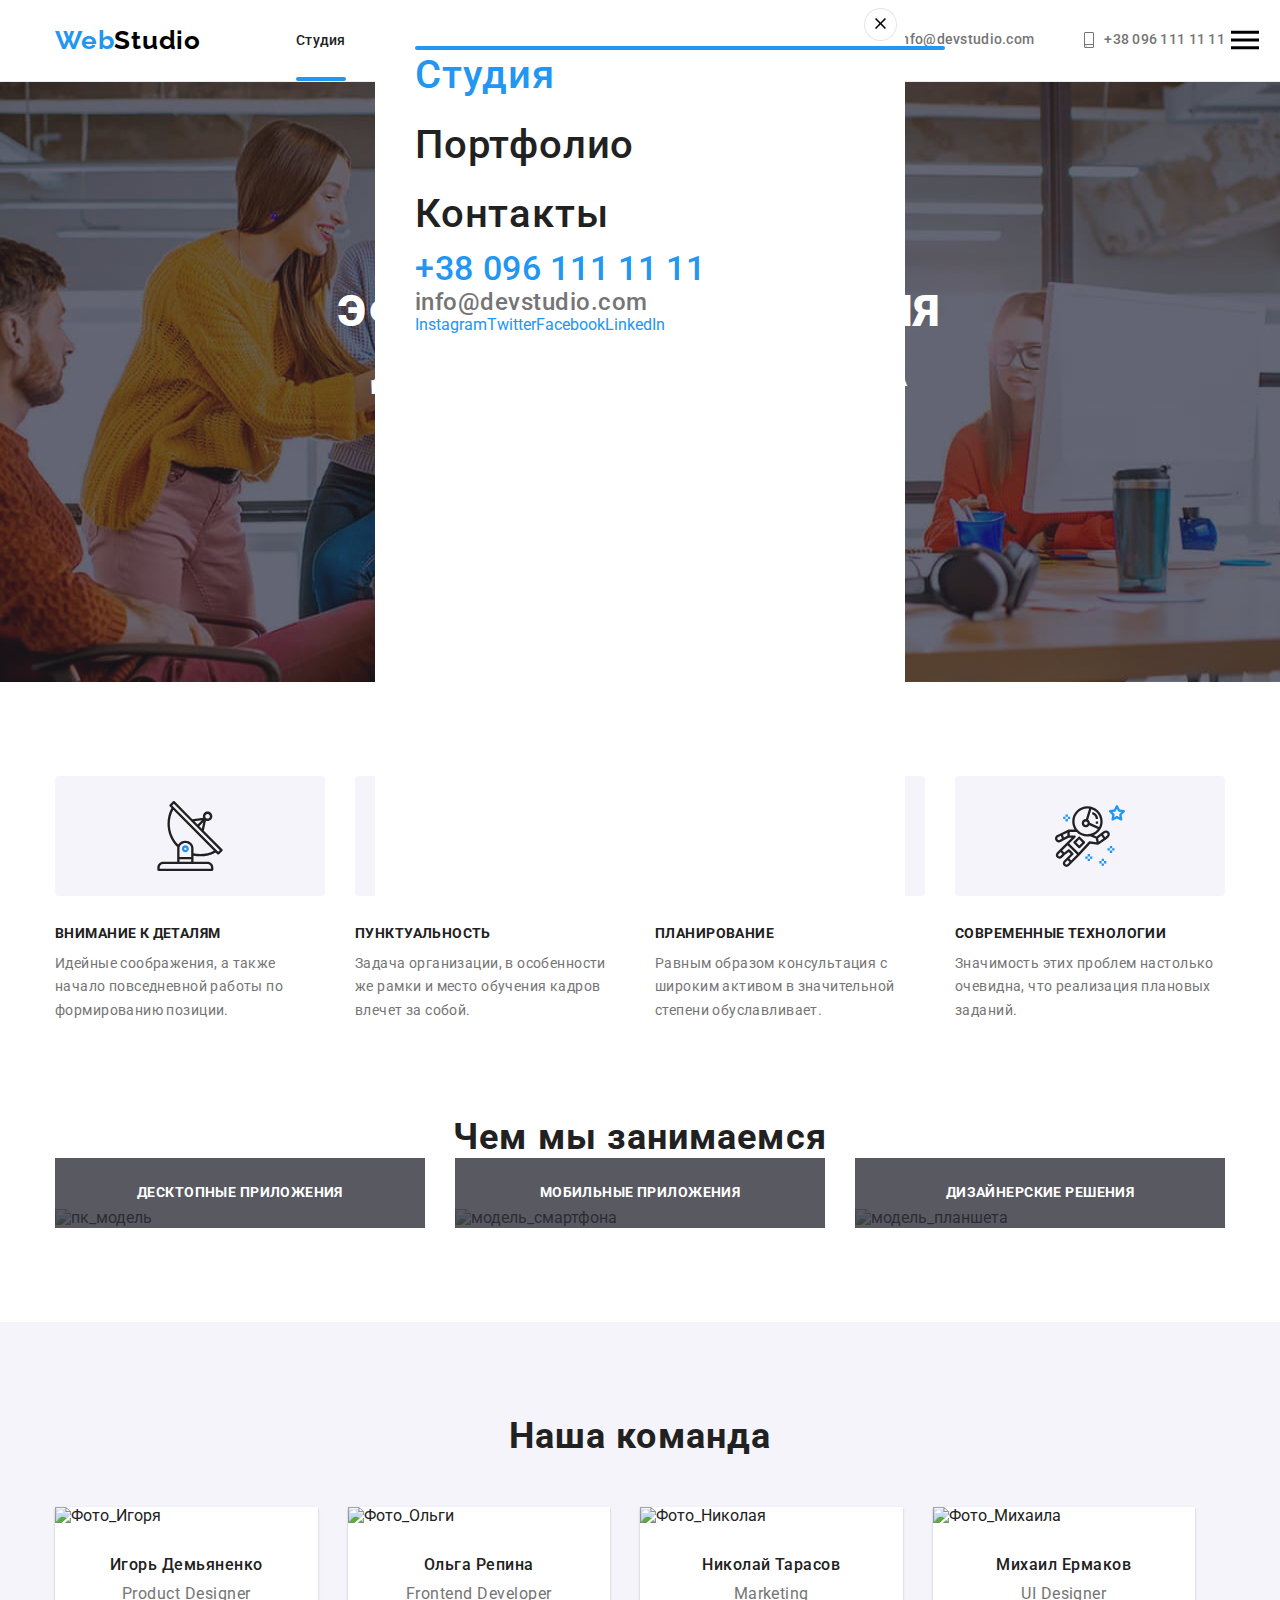
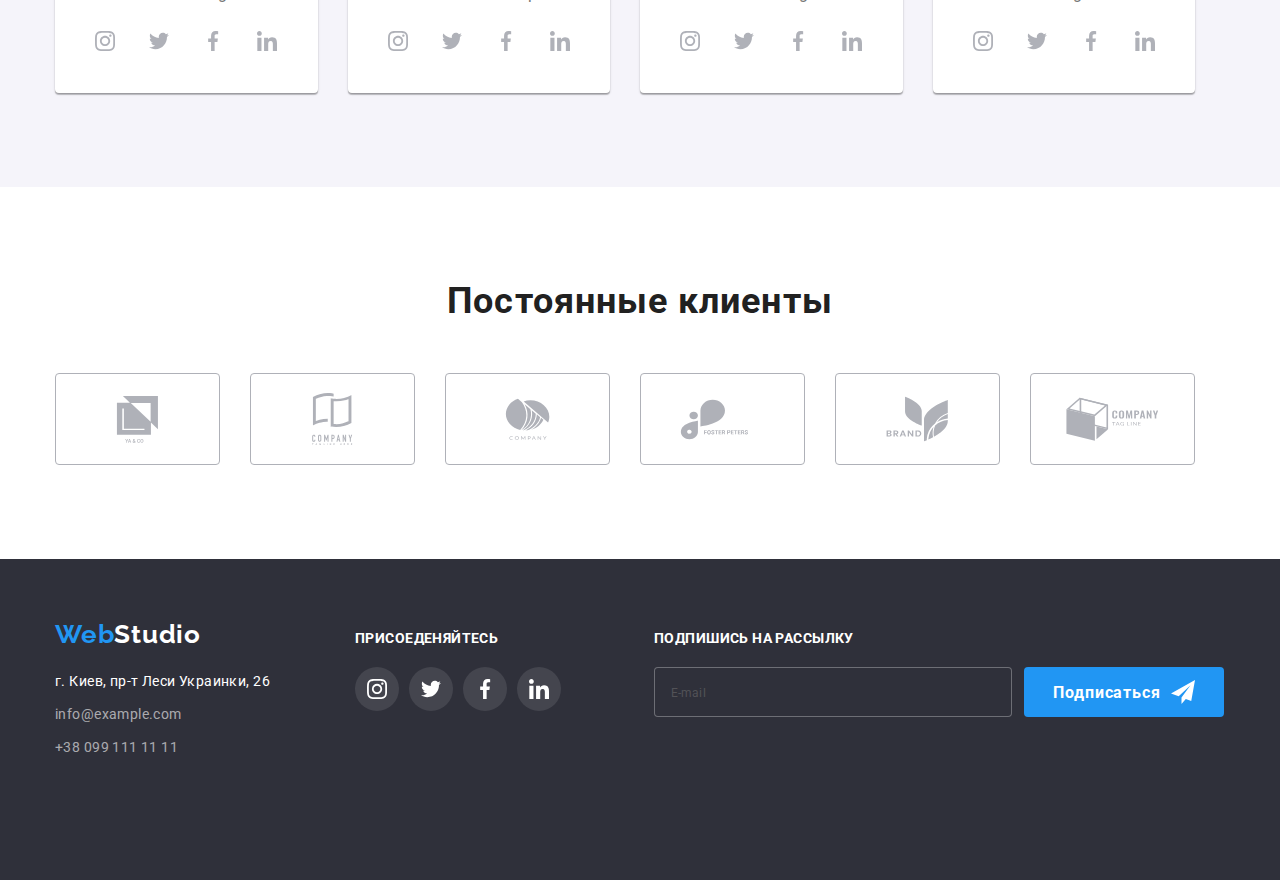
==== index.html @ c322e578 "modal" ====
<!DOCTYPE html>
<html lang="en">
  <head>
    <meta charset="UTF-8" />
    <meta http-equiv="X-UA-Compatible" content="IE=edge" />
    <meta name="viewport" content="width=device-width, initial-scale=1.0" />
    <title>WebStudio</title>
    <link rel="preconnect" href="https://fonts.googleapis.com" />
    <link rel="preconnect" href="https://fonts.gstatic.com" crossorigin />
    <link
      href="https://fonts.googleapis.com/css2?family=Raleway:wght@700&family=Roboto:wght@400;500;700;900&display=swap"
      rel="stylesheet"
    />
    <link rel="stylesheet" href="./css/main.min.css" />
  </head>
  <body>
    <header class="header">
      <div class="container header__container">
        <a class="link header__logo" href="#"
          ><span class="web">Web</span><span class="studio">Studio</span></a
        >
        <nav class="header__nav">
          <ul class="header__list">
            <li class="header__item">
              <a class="current header__link link btn " href="#">Студия</a>
            </li>
            <li class="header__item">
              <a class="header__link link btn" href="./portfolio.html"
                >Портфолио</a
              >
            </li>
            <li class="header__item">
              <a class="header__link link btn" href="#">Контакты</a>
            </li>
          </ul>
        </nav>
        <div class="header__connect">
          <ul class="header__contacts">
            <li class="header__contacts__list">
              <a
                class="header__adress link  header__svg__link btn"
                href="mailto:info@devstudio.com"
              >
                <svg class="header__svg" width="16" height="12">
                  <use href="./images/symbol-defs.svg#icon-email"></use>
                </svg>
                info@devstudio.com</a
              >
            </li>
            <li class="header__contacts__list">
					<a
					  class="header__adress link  header__svg__link btn"
					  href="tel:+380961111111"
					>
					  <svg class="header__svg" width="10" height="16">
						 <use href="./images/symbol-defs.svg#icon-tel"></use>
					  </svg>
					  +38 096 111 11 11</a
					>
				 </li>
            </li>
          </ul>
        </div>
		  <button type="button" class="header__mobile__menu" data-menu-open>
			<svg class="header__mobile__menu--open" width="40" height="40">
			  <use href="./images/symbol-defs.svg#icon-mobmenu"></use>
			</svg>
		 </button>
      </div>
		<div class="header__modal backdrop is-hidden1" data-menu>
			 <ul class="header__modal__list">
				<li class="header__modal__item">
					<a class="current header__modal__link link btn " href="#">Студия</a>
				 </li>
				 <li class="header__modal__item">
					<a class="header__modal__link link btn" href="./portfolio.html"
					  >Портфолио</a
					>
				 </li>
				 <li class="header__modal__item">
					<a class="header__modal__link link btn" href="#">Контакты</a>
				 </li>
			 </ul>
			 <ul class="header__modal__contacts">
            <li class="header__moda__contacts__list">
              <a
                class="header__modal__phone link  btn"
                href="mailto:info@devstudio.com"
              >
				  +38 096 111 11 11</a
              >
            </li>
            <li class="header__modal__contacts__list">
					<a
					  class="header__modal__emailadress link   btn"
					  href="tel:+380961111111"
					>
					info@devstudio.com</a
					>
				 </li>
            </li>
          </ul>
			 <ul class="header__modal__society">
				 <li class="header__society__item"><a href="#" class="header__society__link link">Instagram</a></li>
				 <li class="header__society__item"><a href="#" class="header__society__link link">Twitter</a></li>
				 <li class="header__society__item"><a href="#" class="header__society__link link">Facebook</a></li>
				 <li class="header__society__item"><a href="#" class="header__society__link link">LinkedIn</a></li>
			 </ul>
			 <button class="modal-svg-link" type="button" data-menu-close>
				<svg class="modal-close-link" width="11" height="11">
				  <use href="./images/symbol-defs.svg#icon-xmark"></use>
				</svg>
			 </button>
		</div>
    </header>
    <main>
      <section class="section top-heero heero-background">
        <div class="container section-top-heero">
          <h1 class="solution">ЭФФЕКТИВНЫЕ РЕШЕНИЯ ДЛЯ ВАШЕГО БИЗНЕСА</h1>
          <button
            type="button"
            class="btn-services btn-main "
            data-modal-open
          >
            Заказать услугу
          </button>
        </div>
      </section>
      <section class="section">
        <div class="container top-list">
          <ul class="top-list-section">
            <li class="list-style-main">
              <div class="top-svg">
                <svg class="top__svg__icon" width="70" height="70">
                  <use href="./images/symbol-defs.svg#icon-antenna"></use>
                </svg>
              </div>
              <h3 class="list-main">ВНИМАНИЕ К ДЕТАЛЯМ</h3>
              <p class="p-main">
                Идейные соображения, а также начало повседневной работы по
                формированию позиции.
              </p>
            </li>
            <li class="list-style-main">
              <div class="top-svg">
                <svg class="top__svg__icon" width="70" height="70">
                  <use href="./images/symbol-defs.svg#icon-clock"></use>
                </svg>
              </div>
              <h3 class="list-main">ПУНКТУАЛЬНОСТЬ</h3>
              <p class="p-main">
                Задача организации, в особенности же рамки и место обучения
                кадров влечет за собой.
              </p>
            </li>
            <li class="list-style-main">
              <div class="top-svg">
                <svg class="top__svg__icon" width="70" height="70">
                  <use href="./images/symbol-defs.svg#icon-vector"></use>
                </svg>
              </div>
              <h3 class="list-main">ПЛАНИРОВАНИЕ</h3>
              <p class="p-main">
                Равным образом консультация с широким активом в значительной
                степени обуславливает.
              </p>
            </li>
            <li class="list-style-main">
              <div class="top-svg">
                <svg class="top__svg__icon" width="70" height="70">
                  <use href="./images/symbol-defs.svg#icon-astronaut"></use>
                </svg>
              </div>
              <h3 class="list-main">СОВРЕМЕННЫЕ ТЕХНОЛОГИИ</h3>
              <p class="p-main">
                Значимость этих проблем настолько очевидна, что реализация
                плановых заданий.
              </p>
            </li>
          </ul>
        </div>
      </section>
      <section class="section padding-zeero duty__heading">
        <div class="container">
          <h2 class="duty-team">Чем мы занимаемся</h2>
          <ul class="duty-list">
            <li class="duty-img">
              <img src="./images/pc.jpg" alt="пк_модель" width="370" />
              <p class="duty-text">ДЕСКТОПНЫЕ ПРИЛОЖЕНИЯ</p>
            </li>
            <li class="duty-img">
              <img
                src="./images/smartphone.jpg"
                alt="модель_смартфона"
                width="370"
              />
              <p class="duty-text">МОБИЛЬНЫЕ ПРИЛОЖЕНИЯ</p>
            </li>
            <li class="duty-img">
              <img
                src="./images/tablet.jpg"
                alt="модель_планшета"
                width="370"
              />
              <p class="duty-text">ДИЗАЙНЕРСКИЕ РЕШЕНИЯ</p>
            </li>
          </ul>
        </div>
      </section>
      <section class="section team-section">
        <div class="container">
          <h2 class="duty-team">Наша команда</h2>
          <ul class="duty-team-list">
            <li class="duty-style-list">
              <img src="./images/Ihor.jpg" alt="Фото_Игоря" width="100%" />
              <div class="team-name">
                <h3 class="names">Игорь Демьяненко</h3>
                <p class="work">Product Designer</p>
                <ul class="social-list">
                  <li class="social-item">
                    <a href="" class="svg-link"
                      ><svg class="social-link" width="20" height="20">
                        <use
                          href="./images/symbol-defs.svg#icon-instagram"
                        ></use>
                      </svg>
                    </a>
                  </li>
                  <li class="social-item">
                    <a href="" class="svg-link"
                      ><svg class="social-link" width="20" height="20">
                        <use href="./images/symbol-defs.svg#icon-twitter"></use>
                      </svg>
                    </a>
                  </li>
                  <li class="social-item">
                    <a href="" class="svg-link"
                      ><svg class="social-link" width="20" height="20">
                        <use
                          href="./images/symbol-defs.svg#icon-facebook"
                        ></use>
                      </svg>
                    </a>
                  </li>
                  <li class="social-item">
                    <a href="" class="svg-link"
                      ><svg class="social-link" width="20" height="20">
                        <use
                          href="./images/symbol-defs.svg#icon-linkedin"
                        ></use>
                      </svg>
                    </a>
                  </li>
                </ul>
              </div>
            </li>
            <li class="duty-style-list">
              <img src="./images/Olha.jpg" alt="Фото_Ольги" width="100%" />
              <div class="team-name">
                <h3 class="names">Ольга Репина</h3>
                <p class="work">Frontend Developer</p>
                <ul class="social-list">
                  <li class="social-item">
                    <a href="" class="svg-link"
                      ><svg class="social-link" width="20" height="20">
                        <use
                          href="./images/symbol-defs.svg#icon-instagram"
                        ></use>
                      </svg>
                    </a>
                  </li>
                  <li class="social-item">
                    <a href="" class="svg-link"
                      ><svg class="social-link" width="20" height="20">
                        <use href="./images/symbol-defs.svg#icon-twitter"></use>
                      </svg>
                    </a>
                  </li>
                  <li class="social-item">
                    <a href="" class="svg-link"
                      ><svg class="social-link" width="20" height="20">
                        <use
                          href="./images/symbol-defs.svg#icon-facebook"
                        ></use>
                      </svg>
                    </a>
                  </li>
                  <li class="social-item">
                    <a href="" class="svg-link"
                      ><svg class="social-link" width="20" height="20">
                        <use
                          href="./images/symbol-defs.svg#icon-linkedin"
                        ></use>
                      </svg>
                    </a>
                  </li>
                </ul>
              </div>
            </li>
            <li class="duty-style-list">
              <img src="./images/Nykolai.jpg" alt="Фото_Николая" width="100%" />
              <div class="team-name">
                <h3 class="names">Николай Тарасов</h3>
                <p class="work">Marketing</p>
                <ul class="social-list">
                  <li class="social-item">
                    <a href="" class="svg-link"
                      ><svg class="social-link" width="20" height="20">
                        <use
                          href="./images/symbol-defs.svg#icon-instagram"
                        ></use>
                      </svg>
                    </a>
                  </li>
                  <li class="social-item">
                    <a href="" class="svg-link"
                      ><svg class="social-link" width="20" height="20">
                        <use href="./images/symbol-defs.svg#icon-twitter"></use>
                      </svg>
                    </a>
                  </li>
                  <li class="social-item">
                    <a href="" class="svg-link"
                      ><svg class="social-link" width="20" height="20">
                        <use
                          href="./images/symbol-defs.svg#icon-facebook"
                        ></use>
                      </svg>
                    </a>
                  </li>
                  <li class="social-item">
                    <a href="" class="svg-link"
                      ><svg class="social-link" width="20" height="20">
                        <use
                          href="./images/symbol-defs.svg#icon-linkedin"
                        ></use>
                      </svg>
                    </a>
                  </li>
                </ul>
              </div>
            </li>
            <li class="duty-style-list">
              <img src="./images/Mykhaul.jpg" alt="Фото_Михаила" width="100%" />
              <div class="team-name">
                <h3 class="names">Михаил Ермаков</h3>
                <p class="work">UI Designer</p>
                <ul class="social-list">
                  <li class="social-item">
                    <a href="" class="svg-link"
                      ><svg class="social-link" width="20" height="20">
                        <use
                          href="./images/symbol-defs.svg#icon-instagram"
                        ></use>
                      </svg>
                    </a>
                  </li>
                  <li class="social-item">
                    <a href="" class="svg-link"
                      ><svg class="social-link" width="20" height="20">
                        <use href="./images/symbol-defs.svg#icon-twitter"></use>
                      </svg>
                    </a>
                  </li>
                  <li class="social-item">
                    <a href="" class="svg-link"
                      ><svg class="social-link" width="20" height="20">
                        <use
                          href="./images/symbol-defs.svg#icon-facebook"
                        ></use>
                      </svg>
                    </a>
                  </li>
                  <li class="social-item">
                    <a href="" class="svg-link"
                      ><svg class="social-link" width="20" height="20">
                        <use
                          href="./images/symbol-defs.svg#icon-linkedin"
                        ></use>
                      </svg>
                    </a>
                  </li>
                </ul>
              </div>
            </li>
          </ul>
        </div>
      </section>
      <section class="section">
        <div class="container">
          <h2 class="duty-team">Постоянные клиенты</h2>
          <ul class="client-list">
            <li class="client-item">
              <a href="" class="client-link-svg">
                <svg class="client-link" width="41" height="47">
                  <use href="./images/symbol-defs.svg#icon-group"></use>
                </svg>
              </a>
            </li>
            <li class="client-item">
              <a href="" class="client-link-svg">
                <svg class="client-link" width="40" height="52">
                  <use href="./images/symbol-defs.svg#icon-group-1"></use>
                </svg>
              </a>
            </li>
            <li class="client-item">
              <a href="" class="client-link-svg">
                <svg class="client-link" width="44" height="42">
                  <use href="./images/symbol-defs.svg#icon-group-2"></use>
                </svg>
              </a>
            </li>
            <li class="client-item">
              <a href="" class="client-link-svg">
                <svg class="client-link" width="85" height="41">
                  <use href="./images/symbol-defs.svg#icon-group-3"></use>
                </svg>
              </a>
            </li>
            <li class="client-item">
              <a href="" class="client-link-svg">
                <svg class="client-link" width="63" height="46">
                  <use href="./images/symbol-defs.svg#icon-group-4"></use>
                </svg>
              </a>
            </li>
            <li class="client-item">
              <a href="" class="client-link-svg">
                <svg class="client-link" width="94" height="44">
                  <use href="./images/symbol-defs.svg#icon-group-6"></use>
                </svg>
              </a>
            </li>
          </ul>
        </div>
      </section>
    </main>
    <footer class="footer">
      <div class="container footer__container">
        <div class="footer__tablet">
          <div class="footer_adress">
            <a class="link footer__logo" href="#"
              ><span class="web">Web</span
              ><span class="studio__footer">Studio</span></a
            >
            <ul class="footer__contacts">
              <li class="footer__item">
                <address class="footer__adress__text">
                  г. Киев, пр-т Леси Украинки, 26
                </address>
              </li>
              <li class="footer__item">
                <a class="link btn footer_link" href="mailto:info@example.com"
                  >info@example.com</a
                >
              </li>
              <li class="footer__item">
                <a class="link btn footer_link" href="tel:+380991111111"
                  >+38 099 111 11 11</a
                >
              </li>
            </ul>
          </div>
          <div class="footer__flex">
            <h3 class="footer__flex__h3">ПРИСОЕДЕНЯЙТЕСЬ</h3>
            <ul class="footer__flex__list">
              <li class="footer__flex_item">
                <a href="" class="footer__flex__link"
                  ><svg class="footer__flex__link__svg" width="20" height="20">
                    <use href="./images/symbol-defs.svg#icon-instagram"></use>
                  </svg>
                </a>
              </li>
              <li class="footer__flex_item">
                <a href="" class="footer__flex__link"
                  ><svg class="footer__flex__link__svg" width="20" height="20">
                    <use href="./images/symbol-defs.svg#icon-twitter"></use>
                  </svg>
                </a>
              </li>
              <li class="footer__flex_item">
                <a href="" class="footer__flex__link"
                  ><svg class="footer__flex__link__svg" width="20" height="20">
                    <use href="./images/symbol-defs.svg#icon-facebook"></use>
                  </svg>
                </a>
              </li>
              <li class="footer__flex_item">
                <a href="" class="footer__flex__link"
                  ><svg class="footer__flex__link__svg" width="20" height="20">
                    <use href="./images/symbol-defs.svg#icon-linkedin"></use>
                  </svg>
                </a>
              </li>
            </ul>
          </div>
        </div>
        <form class="footer__email" name="footer__email">
          <label class="footer__label"
            ><span class="footer__span">ПОДПИШИСЬ НА РАССЫЛКУ </span>
            <input
              type="email"
              name="email"
              placeholder="E-mail"
              class="input"
            />
          </label>
          <button type="submit" class="footer__btn" data-modal-open>
            Подписаться
            <svg class="footer__label__svg" width="24" height="24">
              <use href="./images/symbol-defs.svg#icon-telegram"></use>
            </svg>
          </button>
        </form>
      </div>
    </footer>
    <div class="backdrop is-hidden" data-modal>
      <div class="modal">
        <p class="modal-paragraph">Оставьте свои данные, мы вам перезвоним</p>
        <form class="modal-form">
          <label class="modal-label"
            ><span class="modal-text">Имя </span
            ><span class="modal-input-svg"
              ><input type="text" name="name" class="modal-input" /><svg
                class="svg-form"
                width="12"
                height="12"
              >
                <use
                  href="./images/symbol-defs.svg#icon-modal-client"
                ></use></svg></span
          ></label>
          <label class="modal-label"
            ><span class="modal-text">Телефон</span
            ><span class="modal-input-svg"
              ><input type="tel" name="tel" class="modal-input" /><svg
                class="svg-form"
                width="13"
                height="13"
              >
                <use
                  href="./images/symbol-defs.svg#icon-modal-phone"
                ></use></svg></span
          ></label>
          <label class="modal-label"
            ><span class="modal-text">Почта</span
            ><span class="modal-input-svg"
              ><input type="email" name="email" class="modal-input" /><svg
                class="svg-form"
                width="15"
                height="12"
              >
                <use
                  href="./images/symbol-defs.svg#icon-modal-email"
                ></use></svg></span
          ></label>
          <label class="modal-label"
            ><span class="modal-text">Комментарий</span>
            <textarea
              name="text"
              id="text"
              rows="7"
              placeholder="Введите текст"
              class="textarea"
            ></textarea>
          </label>
          <label class="checkbox"
            ><input
              type="checkbox"
              class="input-checkbox"
              value="license-agreed"
            /><span class="check-box"></span
            ><span class="span-modal"
              >Соглашаюсь с рассылкой и принимаю
              <a href="#" class="checkbox-link"> Условия договора</a></span
            ></label
          >
          <button type="submit" class="modal-label-btn">Отправить</button>
        </form>

        <button class="modal-svg-link" data-modal-close>
          <svg class="modal-close-link" width="11" height="11">
            <use href="./images/symbol-defs.svg#icon-xmark"></use>
          </svg>
        </button>
      </div>
    </div>
    <script src="./js/menu.js"></script>
    <script src="./js/modal.js"></script> 
  </body>
</html>
---- css/main.min.css ----
:root{--contacts-color: #ffffff;--link-color: #2196f3;--primary-text-color: #212121;--secondary-text-color: #757575;--header-text-color: #757575;--header-text-color-link: #212121;--nav-text-color: #ffffff;--accent-color: #2196f3;--portfolio-text-color: #212121;--web-color: #2196f3;--studio-color: #000000;--footer-color: rgba(255, 255, 255, 0.6);--footer-background-color: #2f303a;--border-color: #ececec;--buttons-background-color: #f5f4fa;--section-background-color: #2f303a;--btn-spec-color: #0b8bf3;--img-background-color: #f5f4fa;--footer_link-color: rgba(255, 255, 255, 0.6);--background-overlay-background: rgba(33, 150, 243, 0.9)}.visually-hidden{position:absolute;white-space:nowrap;width:1px;height:1px;overflow:hidden;border:0;padding:0;clip:rect(0 0 0 0);clip-path:inset(50%);margin:-1px}*,::after,::before{box-sizing:border-box}html{-moz-tab-size:4;tab-size:4}html{line-height:1.15;-webkit-text-size-adjust:100%}body{margin:0}body{font-family:system-ui, -apple-system, "Segoe UI", Roboto, Helvetica, Arial, sans-serif, "Apple Color Emoji", "Segoe UI Emoji"}hr{height:0;color:inherit}abbr[title]{text-decoration:underline dotted}b,strong{font-weight:bolder}code,kbd,pre,samp{font-family:ui-monospace, SFMono-Regular, Consolas, "Liberation Mono", Menlo, monospace;font-size:1em}small{font-size:80%}sub,sup{font-size:75%;line-height:0;position:relative;vertical-align:baseline}sub{bottom:-0.25em}sup{top:-0.5em}table{text-indent:0;border-color:inherit}button,input,optgroup,select,textarea{font-family:inherit;font-size:100%;line-height:1.15;margin:0}button,select{text-transform:none}[type="button"],[type="reset"],[type="submit"],button{-webkit-appearance:button}::-moz-focus-inner{border-style:none;padding:0}:-moz-focusring{outline:1px dotted ButtonText}:-moz-ui-invalid{box-shadow:none}legend{padding:0}progress{vertical-align:baseline}::-webkit-inner-spin-button,::-webkit-outer-spin-button{height:auto}[type="search"]{-webkit-appearance:textfield;outline-offset:-2px}::-webkit-search-decoration{-webkit-appearance:none}::-webkit-file-upload-button{-webkit-appearance:button;font:inherit}summary{display:list-item}h1,h2,h3,h4,h5,h6,p{margin:0}ul{margin:0;padding:0;list-style:none}body{font-family:"Roboto", sans-serif;color:var(--primary-text-color)}img{display:block;max-width:100%;height:auto}.link{text-decoration:none}.container{width:100%;margin-left:auto;margin-right:auto;padding-left:15px;padding-right:15px}@media screen and (min-width: 480px){.container{width:480px}}@media screen and (min-width: 768px){.container{width:768px}}@media screen and (min-width: 1200px){.container{width:1200px}}.section{padding-top:60px;padding-bottom:60px}@media screen and (min-width: 1200px){.section{padding-top:94px;padding-bottom:94px}}.padding-zeero{padding:0px}@media screen and (min-width: 1200px){.padding-zeero{padding-top:0px;padding-bottom:94px}}.btn{transition:color 250ms cubic-bezier(0.4, 0, 0.2, 1)}.btn:hover,.btn:focus{fill:var(--accent-color);color:#2196f3;cursor:pointer}.portfolio-btn{padding:6px 20px;border:none;transition:box-shadow 250ms cubic-bezier(0.4, 0, 0.2, 1)}.portfolio-btn:hover,.portfolio-btn:focus{box-shadow:0px 4px 4px rgba(0,0,0,0.25)}.btn-main{background-color:var(--buttons-background-color);border-radius:4px;transition:color,box-shadow,background-color,250ms cubic-bezier(0.4, 0, 0.2, 1)}.btn-main:hover,.btn-main:focus{color:var(--nav-text-color);background-color:var(--link-color);cursor:pointer;box-shadow:0px 4px 4px rgba(0,0,0,0.25)}.btn-services{font-family:Roboto;font-size:16px;font-weight:700;line-height:1.87;letter-spacing:.06em;width:200px;height:50px;border-radius:4px;background-color:var(--accent-color);color:var(--nav-text-color);display:block;margin:0 auto;border:none;transition:background-color 250ms cubic-bezier(0.4, 0, 0.2, 1)}.btn-services:hover,.btn-services:focus{background-color:var(--btn-spec-color)}.social-list{display:flex;justify-content:center}.social-item{width:44px;height:44px}.social-item:not(:last-child){margin-right:10px}.svg-link{width:100%;height:100%;background-color:#ffffff;border-radius:50%;display:flex;align-items:center;justify-content:center;transition:background-color 250ms cubic-bezier(0.4, 0, 0.2, 1)}.svg-link:hover,.svg-link:focus{background-color:var(--accent-color)}.social-link{fill:#afb1b8;transition:fill 250ms cubic-bezier(0.4, 0, 0.2, 1)}.svg-link:hover .social-link,.svg-link:focus .social-link{fill:var(--nav-text-color)}.overlay{position:relative;overflow:hidden}.overlay-text{position:absolute;opacity:1;width:100%;height:100%;padding:63px 24px;display:flex;justify-content:center;align-items:center;color:var(--nav-text-color);background-color:var(--background-overlay-background);top:0;left:0;transition:transform 250ms cubic-bezier(0.4, 0, 0.2, 1);transform:translateY(101%);font-size:18px;font-weight:400;line-height:1.56;letter-spacing:.03em}.portfolio-style-list:hover .overlay-text{transform:translateY(0)}.label-btn{display:flex;justify-content:center;align-items:center;border-radius:4px;width:200px;height:50px;background-color:var(--web-color);font-size:16px;font-weight:700;line-height:1.87;letter-spacing:.06em;color:var(--nav-text-color);margin-left:10px;cursor:pointer;border:none}.label-btn-svg{margin-left:10px;fill:var(--nav-text-color)}.backdrop{position:fixed;top:0;left:0;width:100%;height:100%;background-color:rgba(0,0,0,0.2);opacity:1;transition:opacity 3s cubic-bezier(0.4, 0, 0.2, 1),visibility 3s cubic-bezier(0.4, 0, 0.2, 1)}.backdrop.is-hidden{visibility:hidden;opacity:0;pointer-events:none}.backdrop.is-hidden .modal{transform:translate(-50%, -50%) scale(0.5)}.modal{position:absolute;top:50%;left:50%;width:530px;padding:40px;min-height:580px;background-color:var(--contacts-color);transform:translate(-50%, -50%) scale(1);transition:transform 3s cubic-bezier(0.4, 0, 0.2, 1)}.modal-paragraph{text-align:center;margin-bottom:12px;font-size:20px;font-weight:700;line-height:1.15;letter-spacing:.03em;color:var(--primary-text-color)}.modal-label{font-size:12px;font-weight:400;line-height:1.16;letter-spacing:.01em;color:var(--secondary-text-color)}.modal-text{display:block;margin-top:10px;margin-bottom:4px}.modal-input-svg{position:relative}.svg-form{position:absolute;top:50%;transform:translateY(-50%);left:15px;transition:fill 250ms cubic-bezier(0.4, 0, 0.2, 1)}.modal-input{width:100%;height:40px;border:1px solid rgba(33,33,33,0.2);border-radius:4px;cursor:pointer;padding-left:42px;padding-top:12px;padding-bottom:12px;outline:none;transition:border-color 250ms cubic-bezier(0.4, 0, 0.2, 1)}.modal-input:hover,.modal-input:focus{border-color:var(--accent-color)}.modal-input:hover+.svg-form,.modal-input:focus+.svg-form{fill:var(--accent-color)}.header__modal{position:absolute;top:50%;left:50%;width:530px;padding:40px;min-height:580px;background-color:var(--contacts-color);transform:translate(-50%, -50%) scale(1);transition:transform 3s cubic-bezier(0.4, 0, 0.2, 1)}.header__modal__item{font-size:40px;font-weight:500;line-height:1.74;letter-spacing:.02em}.header__modal__link{color:var(--primary-text-color)}.header__modal__contacts__list{color:var(--primary-text-color)}.header__modal__emailadress{font-size:24px;font-weight:500;line-height:1.16;letter-spacing:.02em;color:var(--header-text-color)}.header__modal__phone{color:var(--link-color);font-size:34px;font-weight:500;line-height:1.17;letter-spacing:.02em}.header__modal__society{display:flex}.header__society__item{display:flex}.header__society__link{color:var(--link-color)}.header__mobile__menu{width:40px;height:40px;border:none;background-color:transparent;display:flex;align-items:center;justify-content:center;position:absolute;right:15px;cursor:pointer}.textarea{resize:none;width:100%;height:120px;border:1px solid rgba(33,33,33,0.2);box-sizing:border-box;border-radius:4px;padding:12px 16px;margin-bottom:20px}::placeholder{font-family:Roboto;font-size:12px;font-weight:400;line-height:1.16;letter-spacing:.01em;font-style:normal;color:rgba(117,117,117,0.5)}.checkbox{font-size:14px;font-weight:0;line-height:1.71;letter-spacing:.01em;color:var(--secondary-text-color);display:flex;justify-content:center;align-items:center;margin-bottom:30px}.input-checkbox{position:absolute;-webkit-appearance:none}.input-checkbox:focus+.check-box,.input-checkbox:hover+.check-box{background-image:url(../images/hf-checkbox.svg)}.input-checkbox:checked+.check-box{background-color:var(--accent-color);background-image:url(../images/checked.svg)}.check-box{position:absolute;width:16px;height:15px;left:54px;background-image:url(../images/checkbox.svg);background-position:center;background-repeat:no-repeat}.span-modal{margin-left:7px}.checkbox-link{color:var(--web-color)}.modal-label-btn{display:block;margin:0 auto;width:200px;height:50px;background-color:var(--web-color);color:var(--nav-text-color);font-size:16px;font-weight:700;line-height:1.87;letter-spacing:.06em;box-shadow:0px 4px 4px rgba(0,0,0,0.15);border:none;border-radius:4px;cursor:pointer}.modal-close-link{transition:fill 250ms cubic-bezier(0.4, 0, 0.2, 1)}.modal-svg-link{position:absolute;width:33px;height:33px;border-radius:50%;border:1px solid rgba(0,0,0,0.1);background-color:var(--contacts-color);top:8px;right:8px}.modal-svg-link:hover .modal-close-link,.modal-svg-link:focus .modal-close-link{fill:var(--accent-color)}.header{padding:10px 0px;border-bottom:1px solid var(--border-color)}@media screen and (min-width: 1200px){.header{padding:25px 0px}}.header__container{display:flex;align-items:center}.header__logo{margin-right:95px}.web{font-family:Raleway;font-size:24px;font-weight:700;line-height:1.16;letter-spacing:.03em;color:var(--web-color)}@media screen and (min-width: 1200px){.web{font-size:26px;font-weight:700;line-height:1.19;letter-spacing:.03em}}.studio{font-family:Raleway;font-size:24px;font-weight:700;line-height:1.16;letter-spacing:.03em;color:var(--studio-color)}@media screen and (min-width: 1200px){.studio{font-size:26px;font-weight:700;line-height:1.19;letter-spacing:.03em}}.header__nav{display:flex}.header__list{display:none;position:relative;width:295px}@media screen and (min-width: 768px){.header__list{display:flex}}.header__item{position:relative}.header__item:not(:last-child){margin-right:50px}.current{color:var(--accent-color)}.current::after{content:" ";background-color:var(--accent-color);width:100%;height:4px;border-radius:2px;display:block;position:absolute;top:46px}.header__link{font-size:14px;font-weight:500;line-height:1.14;letter-spacing:.02em;color:var(--header-text-color-link)}.header__connect{display:flex;margin-left:auto}.header__contacts{display:none}@media screen and (min-width: 768px){.header__contacts{display:flex}}.header__contacts__list:not(:last-child){margin-right:50px}.header__adress{font-size:14px;font-weight:500;line-height:1.14;letter-spacing:.02em;color:var(--header-text-color)}.header__svg__link{width:100%;height:100%;display:flex;justify-content:center;align-items:center}.header__svg{fill:currentColor;display:flex;margin-right:10px}.heero-background{margin:0 auto;border-color:rgba(47,48,58,0.4);background-image:linear-gradient(rgba(47,48,58,0.4), rgba(47,48,58,0.4)),url(../images/mobhero-x1.jpg);background-repeat:no-repeat;background-size:cover;background-position:center}@media screen and (min-width: 768px){.heero-background{background-image:linear-gradient(rgba(47,48,58,0.4), rgba(47,48,58,0.4)),url(../images/tablethero-x1.jpg);background-repeat:no-repeat;background-size:cover;background-position:center}}@media screen and (min-width: 1200px){.heero-background{max-width:1600px;background-image:linear-gradient(rgba(47,48,58,0.4), rgba(47,48,58,0.4)),url(../images/desktophero-x1.jpg);background-repeat:no-repeat;background-size:cover;background-position:center}}.top-heero{background-color:var(--section-background-color);padding-top:118px;padding-bottom:118px}@media screen and (min-width: 1200px){.top-heero{padding-top:200px;padding-bottom:200px}}.solution{font-size:26px;font-weight:900;line-height:1.62;letter-spacing:.06em;color:var(--nav-text-color);width:100%;margin:0 auto;text-align:center;margin-bottom:30px}@media screen and (max-width: 1199px){.solution{width:360px}}@media screen and (min-width: 1200px){.solution{width:696px;font-size:44px;font-weight:900;line-height:1.36;letter-spacing:.06em}}.top-list{display:flex}.top-list-section{margin-bottom:-30px}@media screen and (min-width: 480px){.top-list-section{justify-content:center}}@media screen and (min-width: 768px){.top-list-section{display:flex;flex-wrap:wrap;margin-left:-30px}}.list-style-main{width:100%;margin-bottom:30px}@media screen and (min-width: 768px){.list-style-main{flex-basis:calc(100% / 2 - 30px);margin-left:30px}}@media screen and (min-width: 1200px){.list-style-main{flex-basis:calc(100% / 4 - 30px)}}.top-svg{width:100%;height:120px;display:flex;justify-content:center;align-items:center;background-color:var(--img-background-color);border-radius:4px;margin-bottom:30px}@media screen and (min-width: 768px){.top-svg{width:354px}}@media screen and (min-width: 1200px){.top-svg{width:270px}}.top__svg__icon{width:70px;height:70px}.list-main{font-size:14px;font-weight:700;line-height:1.14;letter-spacing:.03em;color:var(--primary-text-color);margin-bottom:10px;text-align:center}@media screen and (min-width: 768px){.list-main{text-align:left}}.p-main{font-size:14px;font-weight:400;line-height:1.71;letter-spacing:.03em;color:var(--secondary-text-color)}.duty__heading{display:none}@media screen and (min-width: 1200px){.duty__heading{display:block}}.duty-list{display:flex}.duty-img{position:relative}.duty-img:not(:last-child){margin-right:30px}.duty-text{display:flex;position:absolute;justify-content:center;align-items:center;font-size:14px;font-weight:700;line-height:1.14;letter-spacing:.03em;text-align:center;background:rgba(47,48,58,0.8);color:var(--nav-text-color);width:100%;height:70px;bottom:0px}.team-section{background-color:var(--img-background-color);margin:0 auto}.duty-team{text-align:center;margin-bottom:30px;font-size:28px;font-weight:700;line-height:1.17;letter-spacing:.03em;color:var(--primary-text-color)}@media screen and (min-width: 1200px){.duty-team{font-size:36px;font-weight:700;line-height:1.16;letter-spacing:.03em;margin-bottom:50px}}.duty-team-list{width:100%;margin-bottom:-30px}@media screen and (min-width: 768px){.duty-team-list{display:flex;flex-direction:row;flex-wrap:wrap;margin-left:-30px;justify-content:center}}.duty-style-list{width:100%;margin-bottom:30px;background-color:var(--nav-text-color);border-radius:0px 0px 4px 4px;box-shadow:0px 1px 3px rgba(0,0,0,0.12),0px 1px 1px rgba(0,0,0,0.14),0px 2px 1px rgba(0,0,0,0.2)}@media screen and (min-width: 768px){.duty-style-list{flex-basis:calc(100% / 2 - 30px);margin-left:30px}}@media screen and (min-width: 1200px){.duty-style-list{flex-basis:calc(100% / 4 - 30px)}}.team-name{padding:30px 0px;text-align:center}.names{margin-bottom:10px;font-size:16px;font-weight:500;line-height:1.18;letter-spacing:.03em;color:var(--primary-text-color)}.work{font-size:16px;font-weight:400;line-height:1.18;letter-spacing:.03em;color:var(--secondary-text-color);margin-bottom:16px}.client-list{width:100%;display:flex;flex-wrap:wrap;margin-bottom:-30px;margin-left:-30px}@media screen and (min-width: 768px){.client-list{flex-wrap:wrap}}@media screen and (min-width: 1200px){.client-list{flex-wrap:wrap}}.client-item{width:100%;height:92px;border-radius:4px;border:1px solid #afb1b8;background-position:center;background-repeat:no-repeat;background-size:106px 60px;transition:border-color 250ms cubic-bezier(0.4, 0, 0.2, 1);margin-bottom:30px}.client-item:hover,.client-item:focus{border-color:var(--accent-color)}@media screen and (min-width: 480px){.client-item{max-width:210px;flex-basis:calc(100% / 2 - 30px);margin-bottom:30px;margin-left:30px}}@media screen and (min-width: 768px){.client-item{flex-basis:calc(100% / 3 - 30px);max-width:226px}}@media screen and (min-width: 1200px){.client-item{flex-basis:calc(100% / 6 - 30px);max-width:170px}}.client-link{width:100%;fill:#afb1b8;transition:fill 250ms cubic-bezier(0.4, 0, 0.2, 1)}.client-link-svg{width:100%;height:100%;display:flex;align-items:center;justify-content:center;transition:background-color 250ms cubic-bezier(0.4, 0, 0.2, 1)}.client-link-svg:hover .client-link,.client-link-svg:focus .client-link{fill:var(--accent-color)}.portfolio-buttons-top{border-radius:4px;border-color:#f5f4fa;margin-bottom:50px;display:flex;text-align:center;justify-content:center}.portfolio-buttons{display:flex;flex-direction:row}.portfolio-buttons-items{display:flex;justify-content:space-evenly;flex-grow:1}.portfolio-buttons-items:not(:last-child){margin-right:8px}.portfolio-nav{font-size:16px;font-weight:500;line-height:1.62;letter-spacing:.03em;color:var(--header-text-color-link);font-family:Roboto}.portfolio-team-list{display:flex;flex-wrap:wrap;margin-left:-30px;margin-bottom:-30px}.portfolio-style-list{position:relative;width:100%;height:100%;display:flex;margin-bottom:30px;flex-basis:calc((100% - 90px) / 3);margin-left:30px}.portfolio-link{display:block;text-decoration:none;transition:box-shadow 250ms cubic-bezier(0.4, 0, 0.2, 1)}.portfolio-link:hover,.portfolio-link:focus{box-shadow:0px 1px 1px rgba(0,0,0,0.12),0px 4px 4px rgba(0,0,0,0.06),1px 4px 6px rgba(0,0,0,0.16)}.portfolio-img-description{border:1px solid #eeeeee;border-top:none;padding:20px 24px}.h3-text{font-size:18px;font-weight:700;line-height:2;letter-spacing:.06em;color:var(--primary-text-color);margin-bottom:4px}.description-text{font-size:16px;font-weight:400;line-height:1.87;letter-spacing:.03em;color:var(--secondary-text-color)}.footer{color:var(--footer-color);background-color:var(--footer-background-color);padding-top:60px;padding-bottom:60px}@media screen and (min-width: 1200px){.footer__container{display:flex;align-items:baseline}}@media screen and (min-width: 768px){.footer__tablet{display:flex;align-items:baseline}}@media screen and (min-width: 768px) and (max-width: 1199px){.footer__tablet{margin-bottom:60px;justify-content:space-around}}@media screen and (max-width: 767px){.footer_adress{margin-bottom:60px}}@media screen and (max-width: 1199px){.footer_adress{text-align:center}}@media screen and (min-width: 1200px){.footer_adress{min-width:230px;margin-right:70px}}.footer__logo{margin-bottom:20px}.studio__footer{font-family:Raleway;font-size:24px;font-weight:700;line-height:1.16;letter-spacing:.03em;color:var(--contacts-color)}@media screen and (min-width: 1200px){.studio__footer{font-size:26px;font-weight:700;line-height:1.19;letter-spacing:.03em}}.footer__contacts{margin-top:20px;margin-bottom:60px}.footer__item:not(:last-child){margin-bottom:9px}.footer__adress__text{font-family:Roboto;font-style:normal;font-size:14px;font-weight:400;line-height:1.71;letter-spacing:.03em;color:var(--contacts-color)}.footer_link{font-family:Roboto;font-style:normal;font-size:14px;font-weight:400;line-height:1.71;letter-spacing:.03em;color:var(--footer_link-color)}@media screen and (max-width: 767px){.footer__flex{margin-bottom:60px}}@media screen and (min-width: 1200px){.footer__flex{margin-right:93px}}.footer__flex__h3{color:var(--contacts-color);margin-bottom:20px;font-size:14px;font-weight:700;line-height:1.14;letter-spacing:.03em}@media screen and (max-width: 1199px){.footer__flex__h3{text-align:center}}.footer__flex__list{display:flex;justify-content:center}.footer__flex_item{width:44px;height:44px}.footer__flex_item:not(:last-child){margin-right:10px}.footer__flex__link{width:100%;height:100%;background-color:rgba(255,255,255,0.1);border-radius:50%;display:flex;align-items:center;justify-content:center;transition:background-color 250ms cubic-bezier(0.4, 0, 0.2, 1)}.footer__flex__link:hover,.footer__flex__link:focus{background-color:var(--accent-color)}.footer__flex__link__svg{fill:#ffffff;transition:fill 250ms cubic-bezier(0.4, 0, 0.2, 1)}.footer__flex__link:hover .footer__flex__link__svg,.footer__flex__link:focus .footer__flex__link__svg{fill:var(--nav-text-color)}.footer__email{display:flex;width:100%}@media screen and (max-width: 1199px){.footer__email{flex-direction:column;align-items:center;text-align:center}}@media screen and (min-width: 1200px){.footer__email{align-items:flex-end}}.footer__label{display:block}@media screen and (max-width: 1199px){.footer__label{width:100%;margin-bottom:20px}}.footer__span{display:block;margin-bottom:20px;font-size:14px;font-weight:700;line-height:1.14;letter-spacing:.03em;color:var(--contacts-color)}.input{display:block;min-height:50px;width:100%;margin:0 auto;padding:15px 16px;border:1px solid rgba(255,255,255,0.3);border-radius:4px;background-color:var(--footer-background-color);color:var(--contacts-color)}@media screen and (min-width: 480px){.input{width:450px}}@media screen and (min-width: 1200px){.input{width:358px;margin-right:12px}}.footer__btn{width:200px;height:50px;display:flex;align-items:center;justify-content:center;background-color:var(--web-color);color:var(--nav-text-color);cursor:pointer;border:none;border-radius:4px;font-size:16px;font-weight:700;line-height:1.87;letter-spacing:.06em}.footer__btn:hover,.footer__btn:focus{background-color:var(--btn-spec-color)}.footer__label__svg{margin-left:10px;fill:var(--nav-text-color)}
/*# sourceMappingURL=main.min.css.map */
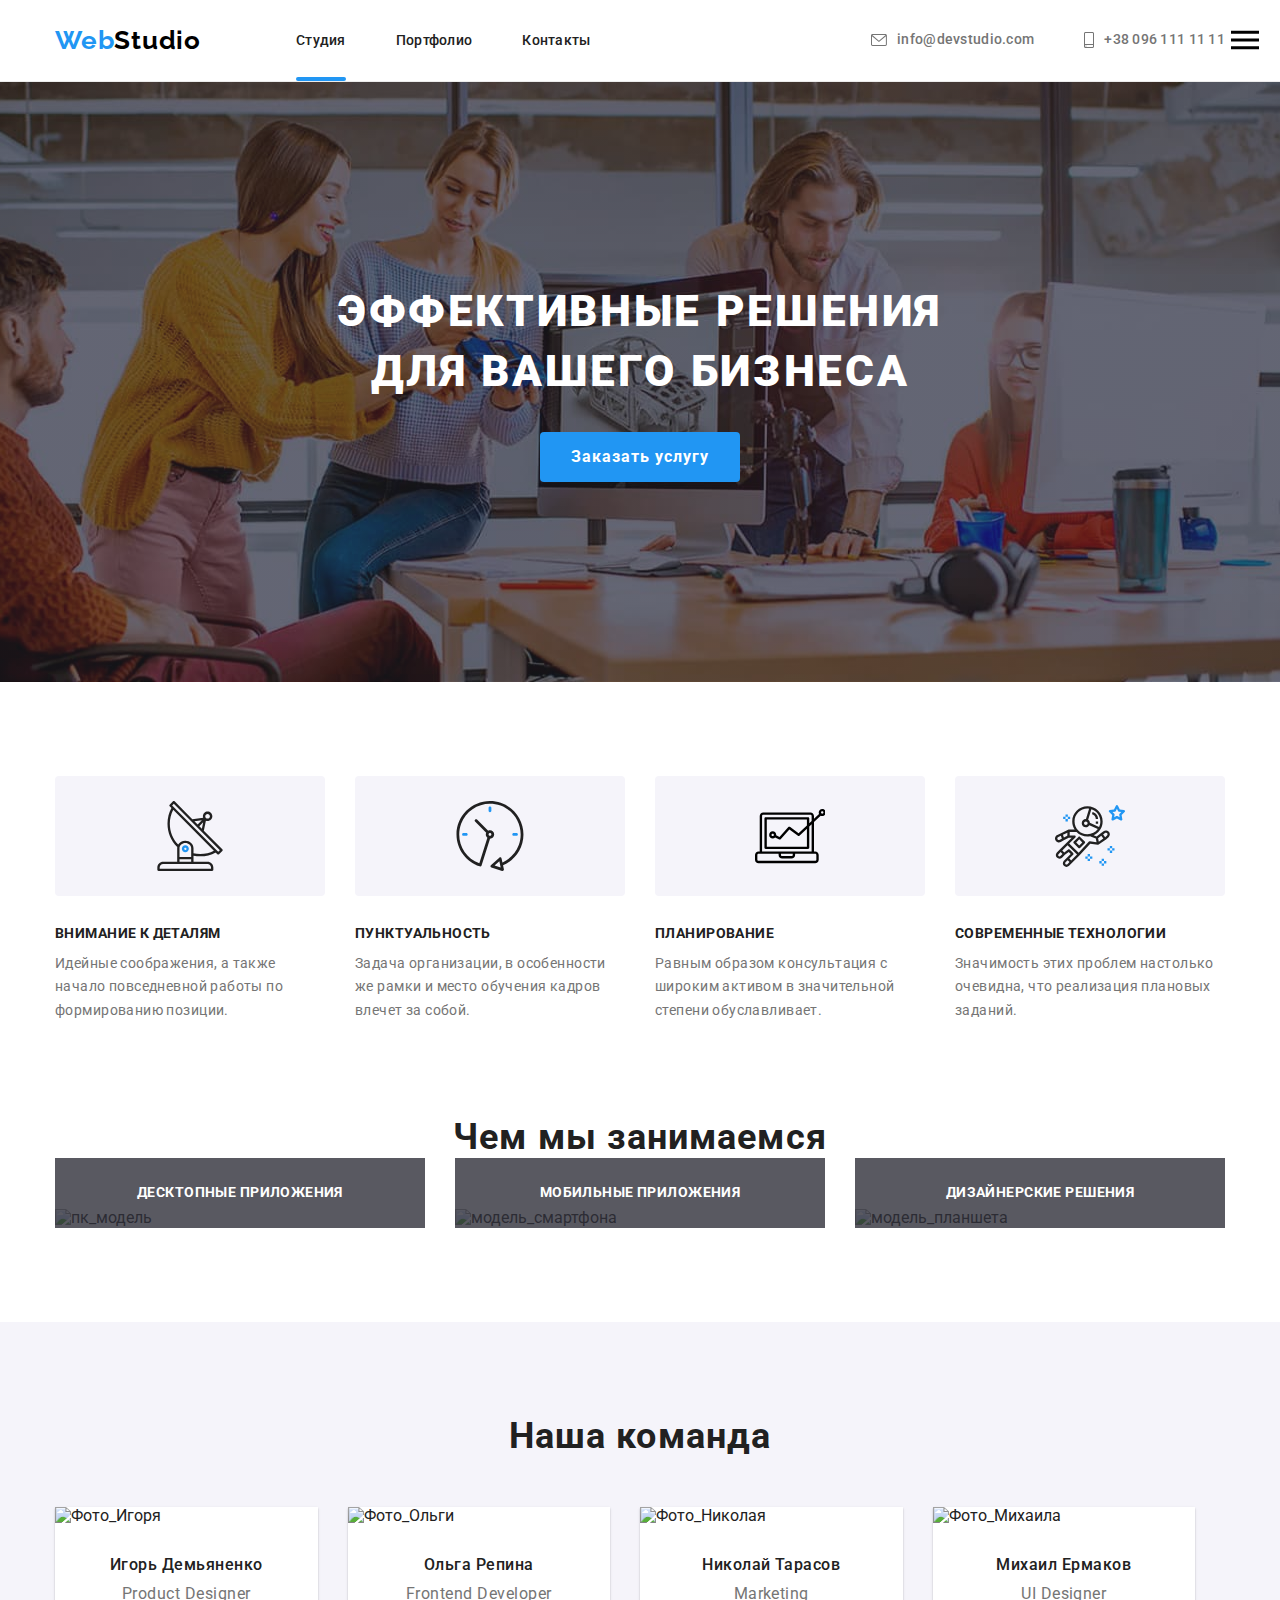
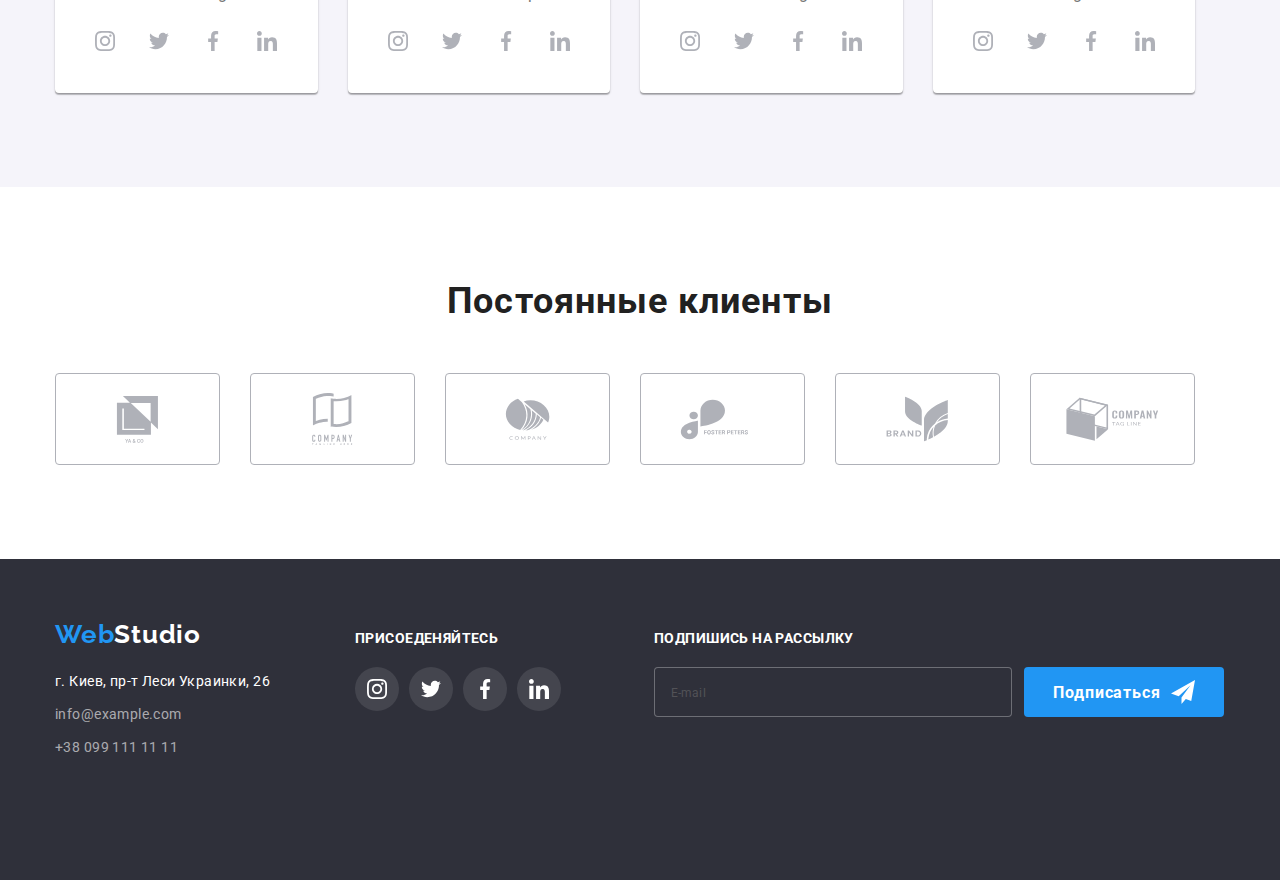
==== commit aa8f7cbd: "menu" ====
--- a/index.html
+++ b/index.html
@@ -67,7 +67,7 @@
 			</svg>
 		 </button>
       </div>
-		<div class="header__modal backdrop is-hidden1" data-menu>
+		<div class="header__modal backdrop is-hidden" data-menu>
 			 <ul class="header__modal__list">
 				<li class="header__modal__item">
 					<a class="current header__modal__link link btn " href="#">Студия</a>
--- a/css/main.min.css
+++ b/css/main.min.css
@@ -1,2 +1,2 @@
-:root{--contacts-color: #ffffff;--link-color: #2196f3;--primary-text-color: #212121;--secondary-text-color: #757575;--header-text-color: #757575;--header-text-color-link: #212121;--nav-text-color: #ffffff;--accent-color: #2196f3;--portfolio-text-color: #212121;--web-color: #2196f3;--studio-color: #000000;--footer-color: rgba(255, 255, 255, 0.6);--footer-background-color: #2f303a;--border-color: #ececec;--buttons-background-color: #f5f4fa;--section-background-color: #2f303a;--btn-spec-color: #0b8bf3;--img-background-color: #f5f4fa;--footer_link-color: rgba(255, 255, 255, 0.6);--background-overlay-background: rgba(33, 150, 243, 0.9)}.visually-hidden{position:absolute;white-space:nowrap;width:1px;height:1px;overflow:hidden;border:0;padding:0;clip:rect(0 0 0 0);clip-path:inset(50%);margin:-1px}*,::after,::before{box-sizing:border-box}html{-moz-tab-size:4;tab-size:4}html{line-height:1.15;-webkit-text-size-adjust:100%}body{margin:0}body{font-family:system-ui, -apple-system, "Segoe UI", Roboto, Helvetica, Arial, sans-serif, "Apple Color Emoji", "Segoe UI Emoji"}hr{height:0;color:inherit}abbr[title]{text-decoration:underline dotted}b,strong{font-weight:bolder}code,kbd,pre,samp{font-family:ui-monospace, SFMono-Regular, Consolas, "Liberation Mono", Menlo, monospace;font-size:1em}small{font-size:80%}sub,sup{font-size:75%;line-height:0;position:relative;vertical-align:baseline}sub{bottom:-0.25em}sup{top:-0.5em}table{text-indent:0;border-color:inherit}button,input,optgroup,select,textarea{font-family:inherit;font-size:100%;line-height:1.15;margin:0}button,select{text-transform:none}[type="button"],[type="reset"],[type="submit"],button{-webkit-appearance:button}::-moz-focus-inner{border-style:none;padding:0}:-moz-focusring{outline:1px dotted ButtonText}:-moz-ui-invalid{box-shadow:none}legend{padding:0}progress{vertical-align:baseline}::-webkit-inner-spin-button,::-webkit-outer-spin-button{height:auto}[type="search"]{-webkit-appearance:textfield;outline-offset:-2px}::-webkit-search-decoration{-webkit-appearance:none}::-webkit-file-upload-button{-webkit-appearance:button;font:inherit}summary{display:list-item}h1,h2,h3,h4,h5,h6,p{margin:0}ul{margin:0;padding:0;list-style:none}body{font-family:"Roboto", sans-serif;color:var(--primary-text-color)}img{display:block;max-width:100%;height:auto}.link{text-decoration:none}.container{width:100%;margin-left:auto;margin-right:auto;padding-left:15px;padding-right:15px}@media screen and (min-width: 480px){.container{width:480px}}@media screen and (min-width: 768px){.container{width:768px}}@media screen and (min-width: 1200px){.container{width:1200px}}.section{padding-top:60px;padding-bottom:60px}@media screen and (min-width: 1200px){.section{padding-top:94px;padding-bottom:94px}}.padding-zeero{padding:0px}@media screen and (min-width: 1200px){.padding-zeero{padding-top:0px;padding-bottom:94px}}.btn{transition:color 250ms cubic-bezier(0.4, 0, 0.2, 1)}.btn:hover,.btn:focus{fill:var(--accent-color);color:#2196f3;cursor:pointer}.portfolio-btn{padding:6px 20px;border:none;transition:box-shadow 250ms cubic-bezier(0.4, 0, 0.2, 1)}.portfolio-btn:hover,.portfolio-btn:focus{box-shadow:0px 4px 4px rgba(0,0,0,0.25)}.btn-main{background-color:var(--buttons-background-color);border-radius:4px;transition:color,box-shadow,background-color,250ms cubic-bezier(0.4, 0, 0.2, 1)}.btn-main:hover,.btn-main:focus{color:var(--nav-text-color);background-color:var(--link-color);cursor:pointer;box-shadow:0px 4px 4px rgba(0,0,0,0.25)}.btn-services{font-family:Roboto;font-size:16px;font-weight:700;line-height:1.87;letter-spacing:.06em;width:200px;height:50px;border-radius:4px;background-color:var(--accent-color);color:var(--nav-text-color);display:block;margin:0 auto;border:none;transition:background-color 250ms cubic-bezier(0.4, 0, 0.2, 1)}.btn-services:hover,.btn-services:focus{background-color:var(--btn-spec-color)}.social-list{display:flex;justify-content:center}.social-item{width:44px;height:44px}.social-item:not(:last-child){margin-right:10px}.svg-link{width:100%;height:100%;background-color:#ffffff;border-radius:50%;display:flex;align-items:center;justify-content:center;transition:background-color 250ms cubic-bezier(0.4, 0, 0.2, 1)}.svg-link:hover,.svg-link:focus{background-color:var(--accent-color)}.social-link{fill:#afb1b8;transition:fill 250ms cubic-bezier(0.4, 0, 0.2, 1)}.svg-link:hover .social-link,.svg-link:focus .social-link{fill:var(--nav-text-color)}.overlay{position:relative;overflow:hidden}.overlay-text{position:absolute;opacity:1;width:100%;height:100%;padding:63px 24px;display:flex;justify-content:center;align-items:center;color:var(--nav-text-color);background-color:var(--background-overlay-background);top:0;left:0;transition:transform 250ms cubic-bezier(0.4, 0, 0.2, 1);transform:translateY(101%);font-size:18px;font-weight:400;line-height:1.56;letter-spacing:.03em}.portfolio-style-list:hover .overlay-text{transform:translateY(0)}.label-btn{display:flex;justify-content:center;align-items:center;border-radius:4px;width:200px;height:50px;background-color:var(--web-color);font-size:16px;font-weight:700;line-height:1.87;letter-spacing:.06em;color:var(--nav-text-color);margin-left:10px;cursor:pointer;border:none}.label-btn-svg{margin-left:10px;fill:var(--nav-text-color)}.backdrop{position:fixed;top:0;left:0;width:100%;height:100%;background-color:rgba(0,0,0,0.2);opacity:1;transition:opacity 3s cubic-bezier(0.4, 0, 0.2, 1),visibility 3s cubic-bezier(0.4, 0, 0.2, 1)}.backdrop.is-hidden{visibility:hidden;opacity:0;pointer-events:none}.backdrop.is-hidden .modal{transform:translate(-50%, -50%) scale(0.5)}.modal{position:absolute;top:50%;left:50%;width:530px;padding:40px;min-height:580px;background-color:var(--contacts-color);transform:translate(-50%, -50%) scale(1);transition:transform 3s cubic-bezier(0.4, 0, 0.2, 1)}.modal-paragraph{text-align:center;margin-bottom:12px;font-size:20px;font-weight:700;line-height:1.15;letter-spacing:.03em;color:var(--primary-text-color)}.modal-label{font-size:12px;font-weight:400;line-height:1.16;letter-spacing:.01em;color:var(--secondary-text-color)}.modal-text{display:block;margin-top:10px;margin-bottom:4px}.modal-input-svg{position:relative}.svg-form{position:absolute;top:50%;transform:translateY(-50%);left:15px;transition:fill 250ms cubic-bezier(0.4, 0, 0.2, 1)}.modal-input{width:100%;height:40px;border:1px solid rgba(33,33,33,0.2);border-radius:4px;cursor:pointer;padding-left:42px;padding-top:12px;padding-bottom:12px;outline:none;transition:border-color 250ms cubic-bezier(0.4, 0, 0.2, 1)}.modal-input:hover,.modal-input:focus{border-color:var(--accent-color)}.modal-input:hover+.svg-form,.modal-input:focus+.svg-form{fill:var(--accent-color)}.header__modal{position:absolute;top:50%;left:50%;width:530px;padding:40px;min-height:580px;background-color:var(--contacts-color);transform:translate(-50%, -50%) scale(1);transition:transform 3s cubic-bezier(0.4, 0, 0.2, 1)}.header__modal__item{font-size:40px;font-weight:500;line-height:1.74;letter-spacing:.02em}.header__modal__link{color:var(--primary-text-color)}.header__modal__contacts__list{color:var(--primary-text-color)}.header__modal__emailadress{font-size:24px;font-weight:500;line-height:1.16;letter-spacing:.02em;color:var(--header-text-color)}.header__modal__phone{color:var(--link-color);font-size:34px;font-weight:500;line-height:1.17;letter-spacing:.02em}.header__modal__society{display:flex}.header__society__item{display:flex}.header__society__link{color:var(--link-color)}.header__mobile__menu{width:40px;height:40px;border:none;background-color:transparent;display:flex;align-items:center;justify-content:center;position:absolute;right:15px;cursor:pointer}.textarea{resize:none;width:100%;height:120px;border:1px solid rgba(33,33,33,0.2);box-sizing:border-box;border-radius:4px;padding:12px 16px;margin-bottom:20px}::placeholder{font-family:Roboto;font-size:12px;font-weight:400;line-height:1.16;letter-spacing:.01em;font-style:normal;color:rgba(117,117,117,0.5)}.checkbox{font-size:14px;font-weight:0;line-height:1.71;letter-spacing:.01em;color:var(--secondary-text-color);display:flex;justify-content:center;align-items:center;margin-bottom:30px}.input-checkbox{position:absolute;-webkit-appearance:none}.input-checkbox:focus+.check-box,.input-checkbox:hover+.check-box{background-image:url(../images/hf-checkbox.svg)}.input-checkbox:checked+.check-box{background-color:var(--accent-color);background-image:url(../images/checked.svg)}.check-box{position:absolute;width:16px;height:15px;left:54px;background-image:url(../images/checkbox.svg);background-position:center;background-repeat:no-repeat}.span-modal{margin-left:7px}.checkbox-link{color:var(--web-color)}.modal-label-btn{display:block;margin:0 auto;width:200px;height:50px;background-color:var(--web-color);color:var(--nav-text-color);font-size:16px;font-weight:700;line-height:1.87;letter-spacing:.06em;box-shadow:0px 4px 4px rgba(0,0,0,0.15);border:none;border-radius:4px;cursor:pointer}.modal-close-link{transition:fill 250ms cubic-bezier(0.4, 0, 0.2, 1)}.modal-svg-link{position:absolute;width:33px;height:33px;border-radius:50%;border:1px solid rgba(0,0,0,0.1);background-color:var(--contacts-color);top:8px;right:8px}.modal-svg-link:hover .modal-close-link,.modal-svg-link:focus .modal-close-link{fill:var(--accent-color)}.header{padding:10px 0px;border-bottom:1px solid var(--border-color)}@media screen and (min-width: 1200px){.header{padding:25px 0px}}.header__container{display:flex;align-items:center}.header__logo{margin-right:95px}.web{font-family:Raleway;font-size:24px;font-weight:700;line-height:1.16;letter-spacing:.03em;color:var(--web-color)}@media screen and (min-width: 1200px){.web{font-size:26px;font-weight:700;line-height:1.19;letter-spacing:.03em}}.studio{font-family:Raleway;font-size:24px;font-weight:700;line-height:1.16;letter-spacing:.03em;color:var(--studio-color)}@media screen and (min-width: 1200px){.studio{font-size:26px;font-weight:700;line-height:1.19;letter-spacing:.03em}}.header__nav{display:flex}.header__list{display:none;position:relative;width:295px}@media screen and (min-width: 768px){.header__list{display:flex}}.header__item{position:relative}.header__item:not(:last-child){margin-right:50px}.current{color:var(--accent-color)}.current::after{content:" ";background-color:var(--accent-color);width:100%;height:4px;border-radius:2px;display:block;position:absolute;top:46px}.header__link{font-size:14px;font-weight:500;line-height:1.14;letter-spacing:.02em;color:var(--header-text-color-link)}.header__connect{display:flex;margin-left:auto}.header__contacts{display:none}@media screen and (min-width: 768px){.header__contacts{display:flex}}.header__contacts__list:not(:last-child){margin-right:50px}.header__adress{font-size:14px;font-weight:500;line-height:1.14;letter-spacing:.02em;color:var(--header-text-color)}.header__svg__link{width:100%;height:100%;display:flex;justify-content:center;align-items:center}.header__svg{fill:currentColor;display:flex;margin-right:10px}.heero-background{margin:0 auto;border-color:rgba(47,48,58,0.4);background-image:linear-gradient(rgba(47,48,58,0.4), rgba(47,48,58,0.4)),url(../images/mobhero-x1.jpg);background-repeat:no-repeat;background-size:cover;background-position:center}@media screen and (min-width: 768px){.heero-background{background-image:linear-gradient(rgba(47,48,58,0.4), rgba(47,48,58,0.4)),url(../images/tablethero-x1.jpg);background-repeat:no-repeat;background-size:cover;background-position:center}}@media screen and (min-width: 1200px){.heero-background{max-width:1600px;background-image:linear-gradient(rgba(47,48,58,0.4), rgba(47,48,58,0.4)),url(../images/desktophero-x1.jpg);background-repeat:no-repeat;background-size:cover;background-position:center}}.top-heero{background-color:var(--section-background-color);padding-top:118px;padding-bottom:118px}@media screen and (min-width: 1200px){.top-heero{padding-top:200px;padding-bottom:200px}}.solution{font-size:26px;font-weight:900;line-height:1.62;letter-spacing:.06em;color:var(--nav-text-color);width:100%;margin:0 auto;text-align:center;margin-bottom:30px}@media screen and (max-width: 1199px){.solution{width:360px}}@media screen and (min-width: 1200px){.solution{width:696px;font-size:44px;font-weight:900;line-height:1.36;letter-spacing:.06em}}.top-list{display:flex}.top-list-section{margin-bottom:-30px}@media screen and (min-width: 480px){.top-list-section{justify-content:center}}@media screen and (min-width: 768px){.top-list-section{display:flex;flex-wrap:wrap;margin-left:-30px}}.list-style-main{width:100%;margin-bottom:30px}@media screen and (min-width: 768px){.list-style-main{flex-basis:calc(100% / 2 - 30px);margin-left:30px}}@media screen and (min-width: 1200px){.list-style-main{flex-basis:calc(100% / 4 - 30px)}}.top-svg{width:100%;height:120px;display:flex;justify-content:center;align-items:center;background-color:var(--img-background-color);border-radius:4px;margin-bottom:30px}@media screen and (min-width: 768px){.top-svg{width:354px}}@media screen and (min-width: 1200px){.top-svg{width:270px}}.top__svg__icon{width:70px;height:70px}.list-main{font-size:14px;font-weight:700;line-height:1.14;letter-spacing:.03em;color:var(--primary-text-color);margin-bottom:10px;text-align:center}@media screen and (min-width: 768px){.list-main{text-align:left}}.p-main{font-size:14px;font-weight:400;line-height:1.71;letter-spacing:.03em;color:var(--secondary-text-color)}.duty__heading{display:none}@media screen and (min-width: 1200px){.duty__heading{display:block}}.duty-list{display:flex}.duty-img{position:relative}.duty-img:not(:last-child){margin-right:30px}.duty-text{display:flex;position:absolute;justify-content:center;align-items:center;font-size:14px;font-weight:700;line-height:1.14;letter-spacing:.03em;text-align:center;background:rgba(47,48,58,0.8);color:var(--nav-text-color);width:100%;height:70px;bottom:0px}.team-section{background-color:var(--img-background-color);margin:0 auto}.duty-team{text-align:center;margin-bottom:30px;font-size:28px;font-weight:700;line-height:1.17;letter-spacing:.03em;color:var(--primary-text-color)}@media screen and (min-width: 1200px){.duty-team{font-size:36px;font-weight:700;line-height:1.16;letter-spacing:.03em;margin-bottom:50px}}.duty-team-list{width:100%;margin-bottom:-30px}@media screen and (min-width: 768px){.duty-team-list{display:flex;flex-direction:row;flex-wrap:wrap;margin-left:-30px;justify-content:center}}.duty-style-list{width:100%;margin-bottom:30px;background-color:var(--nav-text-color);border-radius:0px 0px 4px 4px;box-shadow:0px 1px 3px rgba(0,0,0,0.12),0px 1px 1px rgba(0,0,0,0.14),0px 2px 1px rgba(0,0,0,0.2)}@media screen and (min-width: 768px){.duty-style-list{flex-basis:calc(100% / 2 - 30px);margin-left:30px}}@media screen and (min-width: 1200px){.duty-style-list{flex-basis:calc(100% / 4 - 30px)}}.team-name{padding:30px 0px;text-align:center}.names{margin-bottom:10px;font-size:16px;font-weight:500;line-height:1.18;letter-spacing:.03em;color:var(--primary-text-color)}.work{font-size:16px;font-weight:400;line-height:1.18;letter-spacing:.03em;color:var(--secondary-text-color);margin-bottom:16px}.client-list{width:100%;display:flex;flex-wrap:wrap;margin-bottom:-30px;margin-left:-30px}@media screen and (min-width: 768px){.client-list{flex-wrap:wrap}}@media screen and (min-width: 1200px){.client-list{flex-wrap:wrap}}.client-item{width:100%;height:92px;border-radius:4px;border:1px solid #afb1b8;background-position:center;background-repeat:no-repeat;background-size:106px 60px;transition:border-color 250ms cubic-bezier(0.4, 0, 0.2, 1);margin-bottom:30px}.client-item:hover,.client-item:focus{border-color:var(--accent-color)}@media screen and (min-width: 480px){.client-item{max-width:210px;flex-basis:calc(100% / 2 - 30px);margin-bottom:30px;margin-left:30px}}@media screen and (min-width: 768px){.client-item{flex-basis:calc(100% / 3 - 30px);max-width:226px}}@media screen and (min-width: 1200px){.client-item{flex-basis:calc(100% / 6 - 30px);max-width:170px}}.client-link{width:100%;fill:#afb1b8;transition:fill 250ms cubic-bezier(0.4, 0, 0.2, 1)}.client-link-svg{width:100%;height:100%;display:flex;align-items:center;justify-content:center;transition:background-color 250ms cubic-bezier(0.4, 0, 0.2, 1)}.client-link-svg:hover .client-link,.client-link-svg:focus .client-link{fill:var(--accent-color)}.portfolio-buttons-top{border-radius:4px;border-color:#f5f4fa;margin-bottom:50px;display:flex;text-align:center;justify-content:center}.portfolio-buttons{display:flex;flex-direction:row}.portfolio-buttons-items{display:flex;justify-content:space-evenly;flex-grow:1}.portfolio-buttons-items:not(:last-child){margin-right:8px}.portfolio-nav{font-size:16px;font-weight:500;line-height:1.62;letter-spacing:.03em;color:var(--header-text-color-link);font-family:Roboto}.portfolio-team-list{display:flex;flex-wrap:wrap;margin-left:-30px;margin-bottom:-30px}.portfolio-style-list{position:relative;width:100%;height:100%;display:flex;margin-bottom:30px;flex-basis:calc((100% - 90px) / 3);margin-left:30px}.portfolio-link{display:block;text-decoration:none;transition:box-shadow 250ms cubic-bezier(0.4, 0, 0.2, 1)}.portfolio-link:hover,.portfolio-link:focus{box-shadow:0px 1px 1px rgba(0,0,0,0.12),0px 4px 4px rgba(0,0,0,0.06),1px 4px 6px rgba(0,0,0,0.16)}.portfolio-img-description{border:1px solid #eeeeee;border-top:none;padding:20px 24px}.h3-text{font-size:18px;font-weight:700;line-height:2;letter-spacing:.06em;color:var(--primary-text-color);margin-bottom:4px}.description-text{font-size:16px;font-weight:400;line-height:1.87;letter-spacing:.03em;color:var(--secondary-text-color)}.footer{color:var(--footer-color);background-color:var(--footer-background-color);padding-top:60px;padding-bottom:60px}@media screen and (min-width: 1200px){.footer__container{display:flex;align-items:baseline}}@media screen and (min-width: 768px){.footer__tablet{display:flex;align-items:baseline}}@media screen and (min-width: 768px) and (max-width: 1199px){.footer__tablet{margin-bottom:60px;justify-content:space-around}}@media screen and (max-width: 767px){.footer_adress{margin-bottom:60px}}@media screen and (max-width: 1199px){.footer_adress{text-align:center}}@media screen and (min-width: 1200px){.footer_adress{min-width:230px;margin-right:70px}}.footer__logo{margin-bottom:20px}.studio__footer{font-family:Raleway;font-size:24px;font-weight:700;line-height:1.16;letter-spacing:.03em;color:var(--contacts-color)}@media screen and (min-width: 1200px){.studio__footer{font-size:26px;font-weight:700;line-height:1.19;letter-spacing:.03em}}.footer__contacts{margin-top:20px;margin-bottom:60px}.footer__item:not(:last-child){margin-bottom:9px}.footer__adress__text{font-family:Roboto;font-style:normal;font-size:14px;font-weight:400;line-height:1.71;letter-spacing:.03em;color:var(--contacts-color)}.footer_link{font-family:Roboto;font-style:normal;font-size:14px;font-weight:400;line-height:1.71;letter-spacing:.03em;color:var(--footer_link-color)}@media screen and (max-width: 767px){.footer__flex{margin-bottom:60px}}@media screen and (min-width: 1200px){.footer__flex{margin-right:93px}}.footer__flex__h3{color:var(--contacts-color);margin-bottom:20px;font-size:14px;font-weight:700;line-height:1.14;letter-spacing:.03em}@media screen and (max-width: 1199px){.footer__flex__h3{text-align:center}}.footer__flex__list{display:flex;justify-content:center}.footer__flex_item{width:44px;height:44px}.footer__flex_item:not(:last-child){margin-right:10px}.footer__flex__link{width:100%;height:100%;background-color:rgba(255,255,255,0.1);border-radius:50%;display:flex;align-items:center;justify-content:center;transition:background-color 250ms cubic-bezier(0.4, 0, 0.2, 1)}.footer__flex__link:hover,.footer__flex__link:focus{background-color:var(--accent-color)}.footer__flex__link__svg{fill:#ffffff;transition:fill 250ms cubic-bezier(0.4, 0, 0.2, 1)}.footer__flex__link:hover .footer__flex__link__svg,.footer__flex__link:focus .footer__flex__link__svg{fill:var(--nav-text-color)}.footer__email{display:flex;width:100%}@media screen and (max-width: 1199px){.footer__email{flex-direction:column;align-items:center;text-align:center}}@media screen and (min-width: 1200px){.footer__email{align-items:flex-end}}.footer__label{display:block}@media screen and (max-width: 1199px){.footer__label{width:100%;margin-bottom:20px}}.footer__span{display:block;margin-bottom:20px;font-size:14px;font-weight:700;line-height:1.14;letter-spacing:.03em;color:var(--contacts-color)}.input{display:block;min-height:50px;width:100%;margin:0 auto;padding:15px 16px;border:1px solid rgba(255,255,255,0.3);border-radius:4px;background-color:var(--footer-background-color);color:var(--contacts-color)}@media screen and (min-width: 480px){.input{width:450px}}@media screen and (min-width: 1200px){.input{width:358px;margin-right:12px}}.footer__btn{width:200px;height:50px;display:flex;align-items:center;justify-content:center;background-color:var(--web-color);color:var(--nav-text-color);cursor:pointer;border:none;border-radius:4px;font-size:16px;font-weight:700;line-height:1.87;letter-spacing:.06em}.footer__btn:hover,.footer__btn:focus{background-color:var(--btn-spec-color)}.footer__label__svg{margin-left:10px;fill:var(--nav-text-color)}
+:root{--contacts-color: #ffffff;--link-color: #2196f3;--primary-text-color: #212121;--secondary-text-color: #757575;--header-text-color: #757575;--header-text-color-link: #212121;--nav-text-color: #ffffff;--accent-color: #2196f3;--portfolio-text-color: #212121;--web-color: #2196f3;--studio-color: #000000;--footer-color: rgba(255, 255, 255, 0.6);--footer-background-color: #2f303a;--border-color: #ececec;--buttons-background-color: #f5f4fa;--section-background-color: #2f303a;--btn-spec-color: #0b8bf3;--img-background-color: #f5f4fa;--footer_link-color: rgba(255, 255, 255, 0.6);--background-overlay-background: rgba(33, 150, 243, 0.9)}.visually-hidden{position:absolute;white-space:nowrap;width:1px;height:1px;overflow:hidden;border:0;padding:0;clip:rect(0 0 0 0);clip-path:inset(50%);margin:-1px}*,::after,::before{box-sizing:border-box}html{-moz-tab-size:4;tab-size:4}html{line-height:1.15;-webkit-text-size-adjust:100%}body{margin:0}body{font-family:system-ui, -apple-system, "Segoe UI", Roboto, Helvetica, Arial, sans-serif, "Apple Color Emoji", "Segoe UI Emoji"}hr{height:0;color:inherit}abbr[title]{text-decoration:underline dotted}b,strong{font-weight:bolder}code,kbd,pre,samp{font-family:ui-monospace, SFMono-Regular, Consolas, "Liberation Mono", Menlo, monospace;font-size:1em}small{font-size:80%}sub,sup{font-size:75%;line-height:0;position:relative;vertical-align:baseline}sub{bottom:-0.25em}sup{top:-0.5em}table{text-indent:0;border-color:inherit}button,input,optgroup,select,textarea{font-family:inherit;font-size:100%;line-height:1.15;margin:0}button,select{text-transform:none}[type="button"],[type="reset"],[type="submit"],button{-webkit-appearance:button}::-moz-focus-inner{border-style:none;padding:0}:-moz-focusring{outline:1px dotted ButtonText}:-moz-ui-invalid{box-shadow:none}legend{padding:0}progress{vertical-align:baseline}::-webkit-inner-spin-button,::-webkit-outer-spin-button{height:auto}[type="search"]{-webkit-appearance:textfield;outline-offset:-2px}::-webkit-search-decoration{-webkit-appearance:none}::-webkit-file-upload-button{-webkit-appearance:button;font:inherit}summary{display:list-item}h1,h2,h3,h4,h5,h6,p{margin:0}ul{margin:0;padding:0;list-style:none}body{font-family:"Roboto", sans-serif;color:var(--primary-text-color)}img{display:block;max-width:100%;height:auto}.link{text-decoration:none}.container{width:100%;margin-left:auto;margin-right:auto;padding-left:15px;padding-right:15px}@media screen and (min-width: 480px){.container{width:480px}}@media screen and (min-width: 768px){.container{width:768px}}@media screen and (min-width: 1200px){.container{width:1200px}}.section{padding-top:60px;padding-bottom:60px}@media screen and (min-width: 1200px){.section{padding-top:94px;padding-bottom:94px}}.padding-zeero{padding:0px}@media screen and (min-width: 1200px){.padding-zeero{padding-top:0px;padding-bottom:94px}}.btn{transition:color 250ms cubic-bezier(0.4, 0, 0.2, 1)}.btn:hover,.btn:focus{fill:var(--accent-color);color:#2196f3;cursor:pointer}.portfolio-btn{padding:6px 20px;border:none;transition:box-shadow 250ms cubic-bezier(0.4, 0, 0.2, 1)}.portfolio-btn:hover,.portfolio-btn:focus{box-shadow:0px 4px 4px rgba(0,0,0,0.25)}.btn-main{background-color:var(--buttons-background-color);border-radius:4px;transition:color,box-shadow,background-color,250ms cubic-bezier(0.4, 0, 0.2, 1)}.btn-main:hover,.btn-main:focus{color:var(--nav-text-color);background-color:var(--link-color);cursor:pointer;box-shadow:0px 4px 4px rgba(0,0,0,0.25)}.btn-services{font-family:Roboto;font-size:16px;font-weight:700;line-height:1.87;letter-spacing:.06em;width:200px;height:50px;border-radius:4px;background-color:var(--accent-color);color:var(--nav-text-color);display:block;margin:0 auto;border:none;transition:background-color 250ms cubic-bezier(0.4, 0, 0.2, 1)}.btn-services:hover,.btn-services:focus{background-color:var(--btn-spec-color)}.social-list{display:flex;justify-content:center}.social-item{width:44px;height:44px}.social-item:not(:last-child){margin-right:10px}.svg-link{width:100%;height:100%;background-color:#ffffff;border-radius:50%;display:flex;align-items:center;justify-content:center;transition:background-color 250ms cubic-bezier(0.4, 0, 0.2, 1)}.svg-link:hover,.svg-link:focus{background-color:var(--accent-color)}.social-link{fill:#afb1b8;transition:fill 250ms cubic-bezier(0.4, 0, 0.2, 1)}.svg-link:hover .social-link,.svg-link:focus .social-link{fill:var(--nav-text-color)}.overlay{position:relative;overflow:hidden}.overlay-text{position:absolute;opacity:1;width:100%;height:100%;padding:63px 24px;display:flex;justify-content:center;align-items:center;color:var(--nav-text-color);background-color:var(--background-overlay-background);top:0;left:0;transition:transform 250ms cubic-bezier(0.4, 0, 0.2, 1);transform:translateY(101%);font-size:18px;font-weight:400;line-height:1.56;letter-spacing:.03em}.portfolio-style-list:hover .overlay-text{transform:translateY(0)}.label-btn{display:flex;justify-content:center;align-items:center;border-radius:4px;width:200px;height:50px;background-color:var(--web-color);font-size:16px;font-weight:700;line-height:1.87;letter-spacing:.06em;color:var(--nav-text-color);margin-left:10px;cursor:pointer;border:none}.label-btn-svg{margin-left:10px;fill:var(--nav-text-color)}.backdrop{position:fixed;top:0;left:0;width:100%;height:100%;background-color:rgba(0,0,0,0.2);opacity:1;transition:opacity 3s cubic-bezier(0.4, 0, 0.2, 1),visibility 3s cubic-bezier(0.4, 0, 0.2, 1)}.backdrop.is-hidden{visibility:hidden;opacity:0;pointer-events:none}.backdrop.is-hidden .modal{transform:translate(-50%, -50%) scale(0.5)}.modal{position:absolute;top:50%;left:50%;width:530px;padding:40px;min-height:580px;background-color:var(--contacts-color);transform:translate(-50%, -50%) scale(1);transition:transform 3s cubic-bezier(0.4, 0, 0.2, 1)}.modal-paragraph{text-align:center;margin-bottom:12px;font-size:20px;font-weight:700;line-height:1.15;letter-spacing:.03em;color:var(--primary-text-color)}.modal-label{font-size:12px;font-weight:400;line-height:1.16;letter-spacing:.01em;color:var(--secondary-text-color)}.modal-text{display:block;margin-top:10px;margin-bottom:4px}.modal-input-svg{position:relative}.svg-form{position:absolute;top:50%;transform:translateY(-50%);left:15px;transition:fill 250ms cubic-bezier(0.4, 0, 0.2, 1)}.modal-input{width:100%;height:40px;border:1px solid rgba(33,33,33,0.2);border-radius:4px;cursor:pointer;padding-left:42px;padding-top:12px;padding-bottom:12px;outline:none;transition:border-color 250ms cubic-bezier(0.4, 0, 0.2, 1)}.modal-input:hover,.modal-input:focus{border-color:var(--accent-color)}.modal-input:hover+.svg-form,.modal-input:focus+.svg-form{fill:var(--accent-color)}.header__modal{position:fixed;top:0;left:0;width:100vw;height:100vh;padding:40px;min-height:580px;background-color:var(--contacts-color);transform:scale(1);transition:transform 3s cubic-bezier(0.4, 0, 0.2, 1)}.header__modal__item{font-size:40px;font-weight:500;line-height:1.74;letter-spacing:.02em}.header__modal__link{color:var(--primary-text-color)}.header__modal__contacts__list{color:var(--primary-text-color)}.header__modal__phone{color:var(--link-color);font-size:34px;font-weight:500;line-height:1.17;letter-spacing:.02em}.header__modal__emailadress{font-size:24px;font-weight:500;line-height:1.16;letter-spacing:.02em;color:var(--header-text-color)}.header__modal__society{display:flex}.header__society__item{display:flex}.header__society__link{color:var(--link-color)}.header__mobile__menu{width:40px;height:40px;border:none;background-color:transparent;display:flex;align-items:center;justify-content:center;position:absolute;right:15px;cursor:pointer}.textarea{resize:none;width:100%;height:120px;border:1px solid rgba(33,33,33,0.2);box-sizing:border-box;border-radius:4px;padding:12px 16px;margin-bottom:20px}::placeholder{font-family:Roboto;font-size:12px;font-weight:400;line-height:1.16;letter-spacing:.01em;font-style:normal;color:rgba(117,117,117,0.5)}.checkbox{font-size:14px;font-weight:0;line-height:1.71;letter-spacing:.01em;color:var(--secondary-text-color);display:flex;justify-content:center;align-items:center;margin-bottom:30px}.input-checkbox{position:absolute;-webkit-appearance:none}.input-checkbox:focus+.check-box,.input-checkbox:hover+.check-box{background-image:url(../images/hf-checkbox.svg)}.input-checkbox:checked+.check-box{background-color:var(--accent-color);background-image:url(../images/checked.svg)}.check-box{position:absolute;width:16px;height:15px;left:54px;background-image:url(../images/checkbox.svg);background-position:center;background-repeat:no-repeat}.span-modal{margin-left:7px}.checkbox-link{color:var(--web-color)}.modal-label-btn{display:block;margin:0 auto;width:200px;height:50px;background-color:var(--web-color);color:var(--nav-text-color);font-size:16px;font-weight:700;line-height:1.87;letter-spacing:.06em;box-shadow:0px 4px 4px rgba(0,0,0,0.15);border:none;border-radius:4px;cursor:pointer}.modal-close-link{transition:fill 250ms cubic-bezier(0.4, 0, 0.2, 1)}.modal-svg-link{position:absolute;width:33px;height:33px;border-radius:50%;border:1px solid rgba(0,0,0,0.1);background-color:var(--contacts-color);top:8px;right:8px}.modal-svg-link:hover .modal-close-link,.modal-svg-link:focus .modal-close-link{fill:var(--accent-color)}.header{padding:10px 0px;border-bottom:1px solid var(--border-color)}@media screen and (min-width: 1200px){.header{padding:25px 0px}}.header__container{display:flex;align-items:center}.header__logo{margin-right:95px}.web{font-family:Raleway;font-size:24px;font-weight:700;line-height:1.16;letter-spacing:.03em;color:var(--web-color)}@media screen and (min-width: 1200px){.web{font-size:26px;font-weight:700;line-height:1.19;letter-spacing:.03em}}.studio{font-family:Raleway;font-size:24px;font-weight:700;line-height:1.16;letter-spacing:.03em;color:var(--studio-color)}@media screen and (min-width: 1200px){.studio{font-size:26px;font-weight:700;line-height:1.19;letter-spacing:.03em}}.header__nav{display:flex}.header__list{display:none;position:relative;width:295px}@media screen and (min-width: 768px){.header__list{display:flex}}.header__item{position:relative}.header__item:not(:last-child){margin-right:50px}.current{color:var(--accent-color)}.current::after{content:" ";background-color:var(--accent-color);width:100%;height:4px;border-radius:2px;display:block;position:absolute;top:46px}.header__link{font-size:14px;font-weight:500;line-height:1.14;letter-spacing:.02em;color:var(--header-text-color-link)}.header__connect{display:flex;margin-left:auto}.header__contacts{display:none}@media screen and (min-width: 768px){.header__contacts{display:flex}}.header__contacts__list:not(:last-child){margin-right:50px}.header__adress{font-size:14px;font-weight:500;line-height:1.14;letter-spacing:.02em;color:var(--header-text-color)}.header__svg__link{width:100%;height:100%;display:flex;justify-content:center;align-items:center}.header__svg{fill:currentColor;display:flex;margin-right:10px}.heero-background{margin:0 auto;border-color:rgba(47,48,58,0.4);background-image:linear-gradient(rgba(47,48,58,0.4), rgba(47,48,58,0.4)),url(../images/mobhero-x1.jpg);background-repeat:no-repeat;background-size:cover;background-position:center}@media screen and (min-width: 768px){.heero-background{background-image:linear-gradient(rgba(47,48,58,0.4), rgba(47,48,58,0.4)),url(../images/tablethero-x1.jpg);background-repeat:no-repeat;background-size:cover;background-position:center}}@media screen and (min-width: 1200px){.heero-background{max-width:1600px;background-image:linear-gradient(rgba(47,48,58,0.4), rgba(47,48,58,0.4)),url(../images/desktophero-x1.jpg);background-repeat:no-repeat;background-size:cover;background-position:center}}.top-heero{background-color:var(--section-background-color);padding-top:118px;padding-bottom:118px}@media screen and (min-width: 1200px){.top-heero{padding-top:200px;padding-bottom:200px}}.solution{font-size:26px;font-weight:900;line-height:1.62;letter-spacing:.06em;color:var(--nav-text-color);width:100%;margin:0 auto;text-align:center;margin-bottom:30px}@media screen and (max-width: 1199px){.solution{width:360px}}@media screen and (min-width: 1200px){.solution{width:696px;font-size:44px;font-weight:900;line-height:1.36;letter-spacing:.06em}}.top-list{display:flex}.top-list-section{margin-bottom:-30px}@media screen and (min-width: 480px){.top-list-section{justify-content:center}}@media screen and (min-width: 768px){.top-list-section{display:flex;flex-wrap:wrap;margin-left:-30px}}.list-style-main{width:100%;margin-bottom:30px}@media screen and (min-width: 768px){.list-style-main{flex-basis:calc(100% / 2 - 30px);margin-left:30px}}@media screen and (min-width: 1200px){.list-style-main{flex-basis:calc(100% / 4 - 30px)}}.top-svg{width:100%;height:120px;display:flex;justify-content:center;align-items:center;background-color:var(--img-background-color);border-radius:4px;margin-bottom:30px}@media screen and (min-width: 768px){.top-svg{width:354px}}@media screen and (min-width: 1200px){.top-svg{width:270px}}.top__svg__icon{width:70px;height:70px}.list-main{font-size:14px;font-weight:700;line-height:1.14;letter-spacing:.03em;color:var(--primary-text-color);margin-bottom:10px;text-align:center}@media screen and (min-width: 768px){.list-main{text-align:left}}.p-main{font-size:14px;font-weight:400;line-height:1.71;letter-spacing:.03em;color:var(--secondary-text-color)}.duty__heading{display:none}@media screen and (min-width: 1200px){.duty__heading{display:block}}.duty-list{display:flex}.duty-img{position:relative}.duty-img:not(:last-child){margin-right:30px}.duty-text{display:flex;position:absolute;justify-content:center;align-items:center;font-size:14px;font-weight:700;line-height:1.14;letter-spacing:.03em;text-align:center;background:rgba(47,48,58,0.8);color:var(--nav-text-color);width:100%;height:70px;bottom:0px}.team-section{background-color:var(--img-background-color);margin:0 auto}.duty-team{text-align:center;margin-bottom:30px;font-size:28px;font-weight:700;line-height:1.17;letter-spacing:.03em;color:var(--primary-text-color)}@media screen and (min-width: 1200px){.duty-team{font-size:36px;font-weight:700;line-height:1.16;letter-spacing:.03em;margin-bottom:50px}}.duty-team-list{width:100%;margin-bottom:-30px}@media screen and (min-width: 768px){.duty-team-list{display:flex;flex-direction:row;flex-wrap:wrap;margin-left:-30px;justify-content:center}}.duty-style-list{width:100%;margin-bottom:30px;background-color:var(--nav-text-color);border-radius:0px 0px 4px 4px;box-shadow:0px 1px 3px rgba(0,0,0,0.12),0px 1px 1px rgba(0,0,0,0.14),0px 2px 1px rgba(0,0,0,0.2)}@media screen and (min-width: 768px){.duty-style-list{flex-basis:calc(100% / 2 - 30px);margin-left:30px}}@media screen and (min-width: 1200px){.duty-style-list{flex-basis:calc(100% / 4 - 30px)}}.team-name{padding:30px 0px;text-align:center}.names{margin-bottom:10px;font-size:16px;font-weight:500;line-height:1.18;letter-spacing:.03em;color:var(--primary-text-color)}.work{font-size:16px;font-weight:400;line-height:1.18;letter-spacing:.03em;color:var(--secondary-text-color);margin-bottom:16px}.client-list{width:100%;display:flex;flex-wrap:wrap;margin-bottom:-30px;margin-left:-30px}@media screen and (min-width: 768px){.client-list{flex-wrap:wrap}}@media screen and (min-width: 1200px){.client-list{flex-wrap:wrap}}.client-item{width:100%;height:92px;border-radius:4px;border:1px solid #afb1b8;background-position:center;background-repeat:no-repeat;background-size:106px 60px;transition:border-color 250ms cubic-bezier(0.4, 0, 0.2, 1);margin-bottom:30px}.client-item:hover,.client-item:focus{border-color:var(--accent-color)}@media screen and (min-width: 480px){.client-item{max-width:210px;flex-basis:calc(100% / 2 - 30px);margin-bottom:30px;margin-left:30px}}@media screen and (min-width: 768px){.client-item{flex-basis:calc(100% / 3 - 30px);max-width:226px}}@media screen and (min-width: 1200px){.client-item{flex-basis:calc(100% / 6 - 30px);max-width:170px}}.client-link{width:100%;fill:#afb1b8;transition:fill 250ms cubic-bezier(0.4, 0, 0.2, 1)}.client-link-svg{width:100%;height:100%;display:flex;align-items:center;justify-content:center;transition:background-color 250ms cubic-bezier(0.4, 0, 0.2, 1)}.client-link-svg:hover .client-link,.client-link-svg:focus .client-link{fill:var(--accent-color)}.portfolio-buttons-top{border-radius:4px;border-color:#f5f4fa;margin-bottom:50px;display:flex;text-align:center;justify-content:center}.portfolio-buttons{display:flex;flex-direction:row}.portfolio-buttons-items{display:flex;justify-content:space-evenly;flex-grow:1}.portfolio-buttons-items:not(:last-child){margin-right:8px}.portfolio-nav{font-size:16px;font-weight:500;line-height:1.62;letter-spacing:.03em;color:var(--header-text-color-link);font-family:Roboto}.portfolio-team-list{display:flex;flex-wrap:wrap;margin-left:-30px;margin-bottom:-30px}.portfolio-style-list{position:relative;width:100%;height:100%;display:flex;margin-bottom:30px;flex-basis:calc((100% - 90px) / 3);margin-left:30px}.portfolio-link{display:block;text-decoration:none;transition:box-shadow 250ms cubic-bezier(0.4, 0, 0.2, 1)}.portfolio-link:hover,.portfolio-link:focus{box-shadow:0px 1px 1px rgba(0,0,0,0.12),0px 4px 4px rgba(0,0,0,0.06),1px 4px 6px rgba(0,0,0,0.16)}.portfolio-img-description{border:1px solid #eeeeee;border-top:none;padding:20px 24px}.h3-text{font-size:18px;font-weight:700;line-height:2;letter-spacing:.06em;color:var(--primary-text-color);margin-bottom:4px}.description-text{font-size:16px;font-weight:400;line-height:1.87;letter-spacing:.03em;color:var(--secondary-text-color)}.footer{color:var(--footer-color);background-color:var(--footer-background-color);padding-top:60px;padding-bottom:60px}@media screen and (min-width: 1200px){.footer__container{display:flex;align-items:baseline}}@media screen and (min-width: 768px){.footer__tablet{display:flex;align-items:baseline}}@media screen and (min-width: 768px) and (max-width: 1199px){.footer__tablet{margin-bottom:60px;justify-content:space-around}}@media screen and (max-width: 767px){.footer_adress{margin-bottom:60px}}@media screen and (max-width: 1199px){.footer_adress{text-align:center}}@media screen and (min-width: 1200px){.footer_adress{min-width:230px;margin-right:70px}}.footer__logo{margin-bottom:20px}.studio__footer{font-family:Raleway;font-size:24px;font-weight:700;line-height:1.16;letter-spacing:.03em;color:var(--contacts-color)}@media screen and (min-width: 1200px){.studio__footer{font-size:26px;font-weight:700;line-height:1.19;letter-spacing:.03em}}.footer__contacts{margin-top:20px;margin-bottom:60px}.footer__item:not(:last-child){margin-bottom:9px}.footer__adress__text{font-family:Roboto;font-style:normal;font-size:14px;font-weight:400;line-height:1.71;letter-spacing:.03em;color:var(--contacts-color)}.footer_link{font-family:Roboto;font-style:normal;font-size:14px;font-weight:400;line-height:1.71;letter-spacing:.03em;color:var(--footer_link-color)}@media screen and (max-width: 767px){.footer__flex{margin-bottom:60px}}@media screen and (min-width: 1200px){.footer__flex{margin-right:93px}}.footer__flex__h3{color:var(--contacts-color);margin-bottom:20px;font-size:14px;font-weight:700;line-height:1.14;letter-spacing:.03em}@media screen and (max-width: 1199px){.footer__flex__h3{text-align:center}}.footer__flex__list{display:flex;justify-content:center}.footer__flex_item{width:44px;height:44px}.footer__flex_item:not(:last-child){margin-right:10px}.footer__flex__link{width:100%;height:100%;background-color:rgba(255,255,255,0.1);border-radius:50%;display:flex;align-items:center;justify-content:center;transition:background-color 250ms cubic-bezier(0.4, 0, 0.2, 1)}.footer__flex__link:hover,.footer__flex__link:focus{background-color:var(--accent-color)}.footer__flex__link__svg{fill:#ffffff;transition:fill 250ms cubic-bezier(0.4, 0, 0.2, 1)}.footer__flex__link:hover .footer__flex__link__svg,.footer__flex__link:focus .footer__flex__link__svg{fill:var(--nav-text-color)}.footer__email{display:flex;width:100%}@media screen and (max-width: 1199px){.footer__email{flex-direction:column;align-items:center;text-align:center}}@media screen and (min-width: 1200px){.footer__email{align-items:flex-end}}.footer__label{display:block}@media screen and (max-width: 1199px){.footer__label{width:100%;margin-bottom:20px}}.footer__span{display:block;margin-bottom:20px;font-size:14px;font-weight:700;line-height:1.14;letter-spacing:.03em;color:var(--contacts-color)}.input{display:block;min-height:50px;width:100%;margin:0 auto;padding:15px 16px;border:1px solid rgba(255,255,255,0.3);border-radius:4px;background-color:var(--footer-background-color);color:var(--contacts-color)}@media screen and (min-width: 480px){.input{width:450px}}@media screen and (min-width: 1200px){.input{width:358px;margin-right:12px}}.footer__btn{width:200px;height:50px;display:flex;align-items:center;justify-content:center;background-color:var(--web-color);color:var(--nav-text-color);cursor:pointer;border:none;border-radius:4px;font-size:16px;font-weight:700;line-height:1.87;letter-spacing:.06em}.footer__btn:hover,.footer__btn:focus{background-color:var(--btn-spec-color)}.footer__label__svg{margin-left:10px;fill:var(--nav-text-color)}
 /*# sourceMappingURL=main.min.css.map */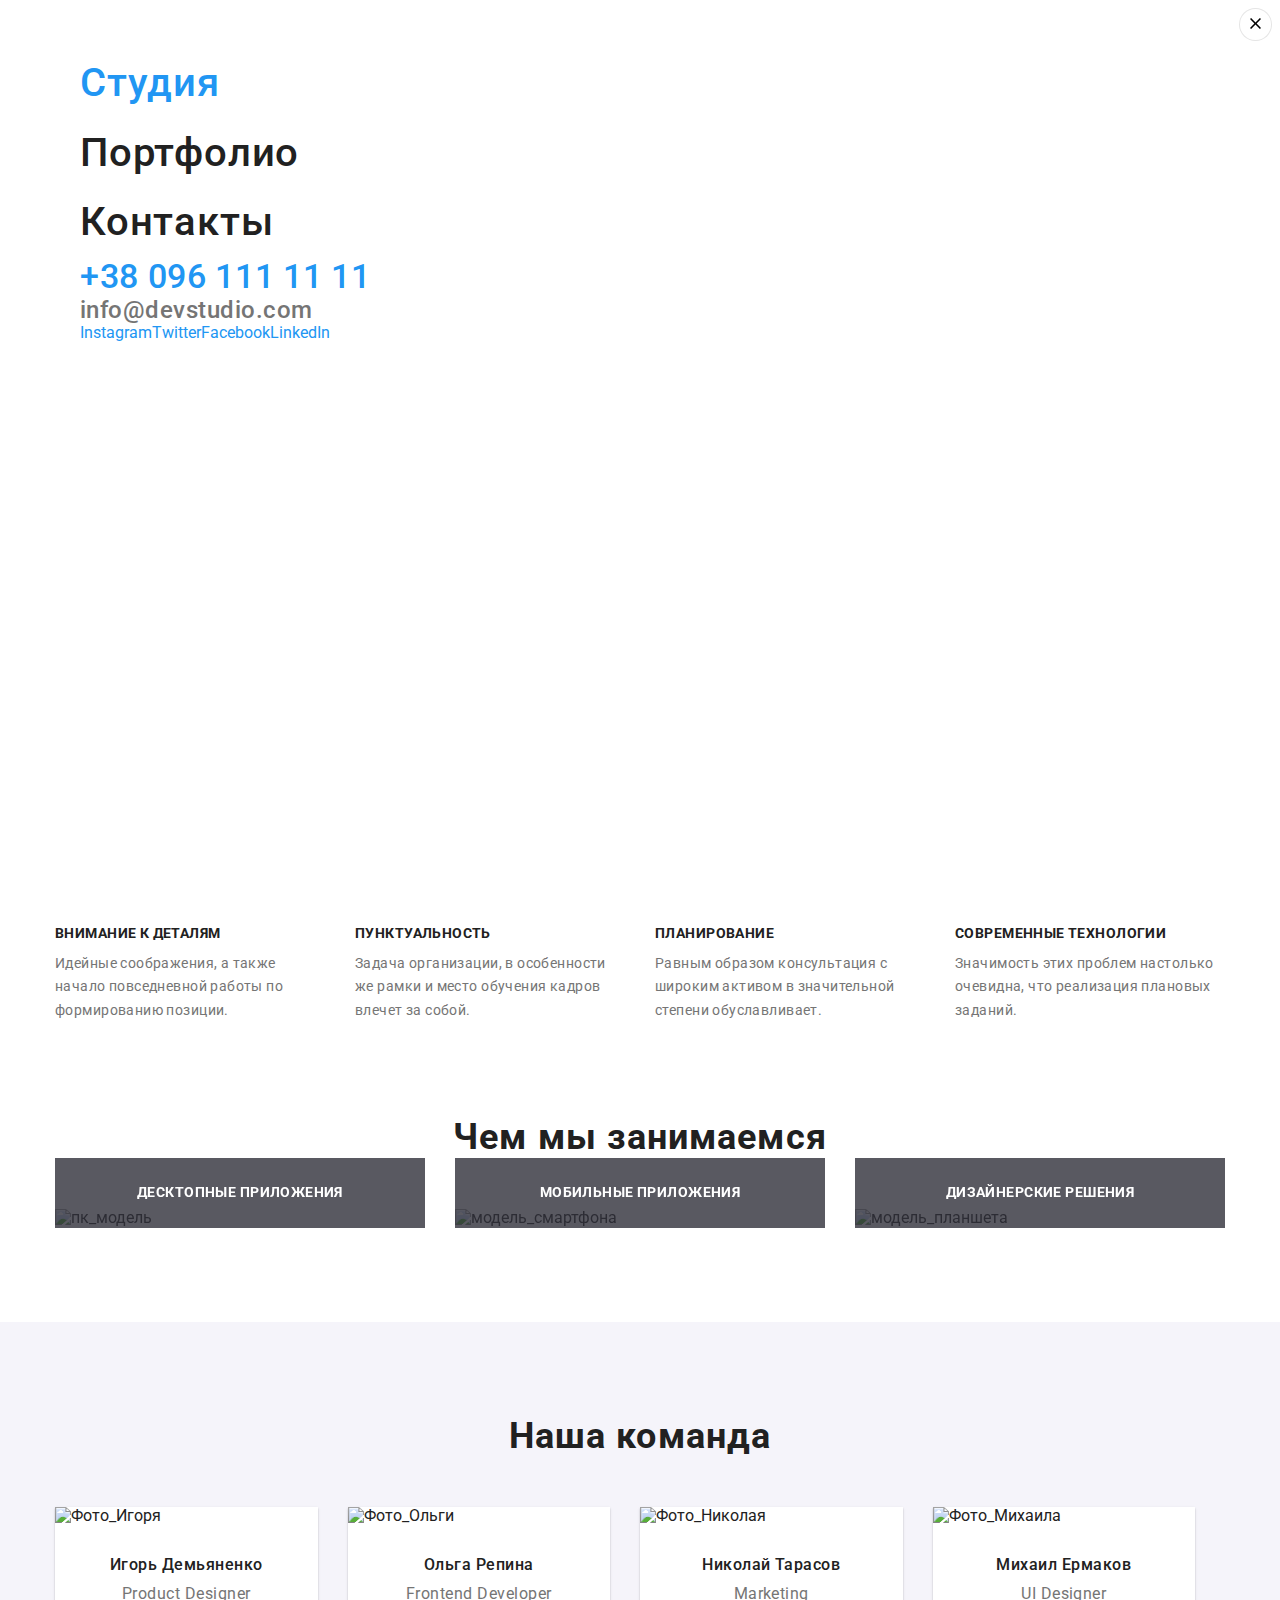
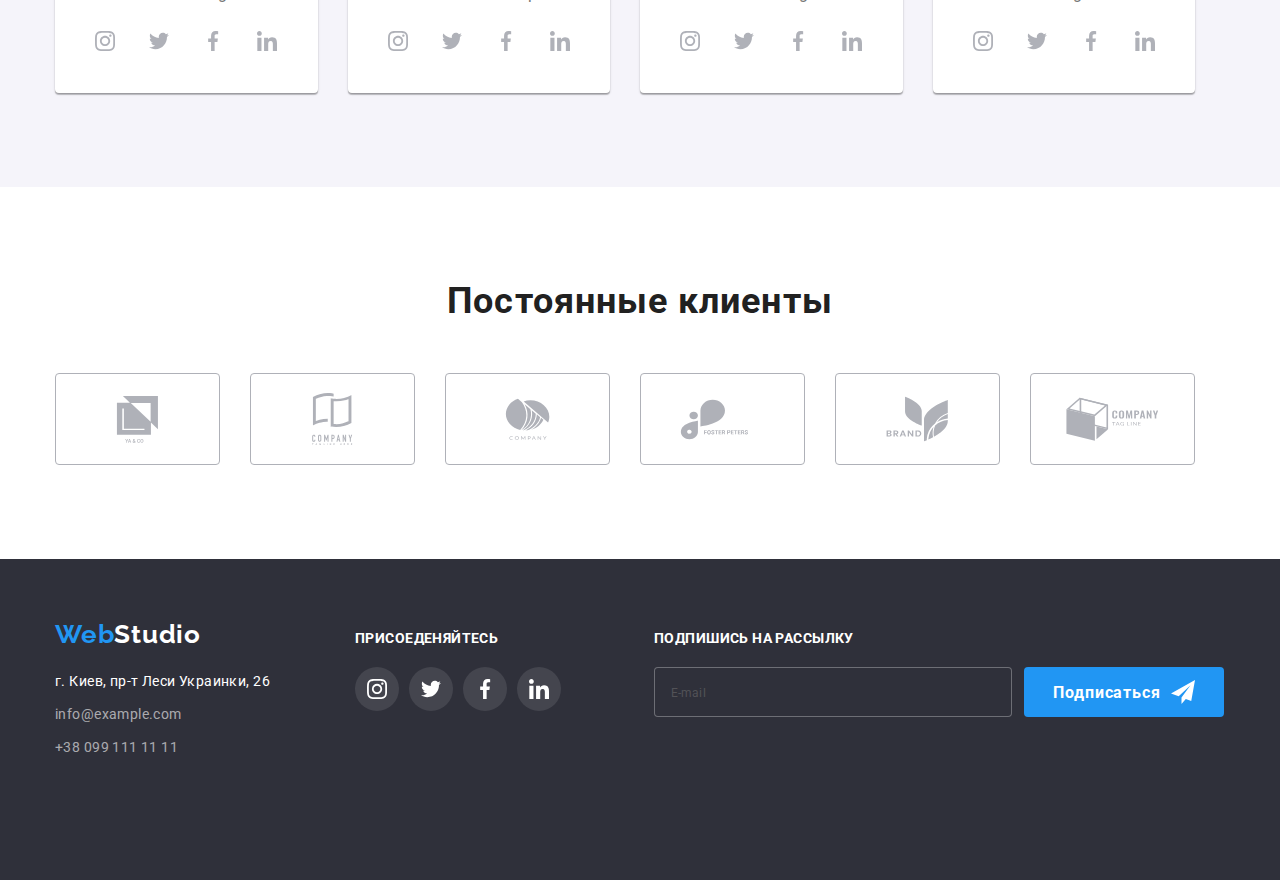
==== commit 72724715: "wtf" ====
--- a/index.html
+++ b/index.html
@@ -67,10 +67,11 @@
 			</svg>
 		 </button>
       </div>
-		<div class="header__modal backdrop is-hidden" data-menu>
-			 <ul class="header__modal__list">
+		<div class="header__modal backdrop is-open is-hidden1" data-menu>
+			<div class="container">
+			<ul class="header__modal__list">
 				<li class="header__modal__item">
-					<a class="current header__modal__link link btn " href="#">Студия</a>
+					<a class="current__menu header__modal__link link btn " href="#">Студия</a>
 				 </li>
 				 <li class="header__modal__item">
 					<a class="header__modal__link link btn" href="./portfolio.html"
@@ -111,6 +112,7 @@
 				  <use href="./images/symbol-defs.svg#icon-xmark"></use>
 				</svg>
 			 </button>
+			</div> 
 		</div>
     </header>
     <main>
--- a/css/main.min.css
+++ b/css/main.min.css
@@ -1,2 +1,2 @@
-:root{--contacts-color: #ffffff;--link-color: #2196f3;--primary-text-color: #212121;--secondary-text-color: #757575;--header-text-color: #757575;--header-text-color-link: #212121;--nav-text-color: #ffffff;--accent-color: #2196f3;--portfolio-text-color: #212121;--web-color: #2196f3;--studio-color: #000000;--footer-color: rgba(255, 255, 255, 0.6);--footer-background-color: #2f303a;--border-color: #ececec;--buttons-background-color: #f5f4fa;--section-background-color: #2f303a;--btn-spec-color: #0b8bf3;--img-background-color: #f5f4fa;--footer_link-color: rgba(255, 255, 255, 0.6);--background-overlay-background: rgba(33, 150, 243, 0.9)}.visually-hidden{position:absolute;white-space:nowrap;width:1px;height:1px;overflow:hidden;border:0;padding:0;clip:rect(0 0 0 0);clip-path:inset(50%);margin:-1px}*,::after,::before{box-sizing:border-box}html{-moz-tab-size:4;tab-size:4}html{line-height:1.15;-webkit-text-size-adjust:100%}body{margin:0}body{font-family:system-ui, -apple-system, "Segoe UI", Roboto, Helvetica, Arial, sans-serif, "Apple Color Emoji", "Segoe UI Emoji"}hr{height:0;color:inherit}abbr[title]{text-decoration:underline dotted}b,strong{font-weight:bolder}code,kbd,pre,samp{font-family:ui-monospace, SFMono-Regular, Consolas, "Liberation Mono", Menlo, monospace;font-size:1em}small{font-size:80%}sub,sup{font-size:75%;line-height:0;position:relative;vertical-align:baseline}sub{bottom:-0.25em}sup{top:-0.5em}table{text-indent:0;border-color:inherit}button,input,optgroup,select,textarea{font-family:inherit;font-size:100%;line-height:1.15;margin:0}button,select{text-transform:none}[type="button"],[type="reset"],[type="submit"],button{-webkit-appearance:button}::-moz-focus-inner{border-style:none;padding:0}:-moz-focusring{outline:1px dotted ButtonText}:-moz-ui-invalid{box-shadow:none}legend{padding:0}progress{vertical-align:baseline}::-webkit-inner-spin-button,::-webkit-outer-spin-button{height:auto}[type="search"]{-webkit-appearance:textfield;outline-offset:-2px}::-webkit-search-decoration{-webkit-appearance:none}::-webkit-file-upload-button{-webkit-appearance:button;font:inherit}summary{display:list-item}h1,h2,h3,h4,h5,h6,p{margin:0}ul{margin:0;padding:0;list-style:none}body{font-family:"Roboto", sans-serif;color:var(--primary-text-color)}img{display:block;max-width:100%;height:auto}.link{text-decoration:none}.container{width:100%;margin-left:auto;margin-right:auto;padding-left:15px;padding-right:15px}@media screen and (min-width: 480px){.container{width:480px}}@media screen and (min-width: 768px){.container{width:768px}}@media screen and (min-width: 1200px){.container{width:1200px}}.section{padding-top:60px;padding-bottom:60px}@media screen and (min-width: 1200px){.section{padding-top:94px;padding-bottom:94px}}.padding-zeero{padding:0px}@media screen and (min-width: 1200px){.padding-zeero{padding-top:0px;padding-bottom:94px}}.btn{transition:color 250ms cubic-bezier(0.4, 0, 0.2, 1)}.btn:hover,.btn:focus{fill:var(--accent-color);color:#2196f3;cursor:pointer}.portfolio-btn{padding:6px 20px;border:none;transition:box-shadow 250ms cubic-bezier(0.4, 0, 0.2, 1)}.portfolio-btn:hover,.portfolio-btn:focus{box-shadow:0px 4px 4px rgba(0,0,0,0.25)}.btn-main{background-color:var(--buttons-background-color);border-radius:4px;transition:color,box-shadow,background-color,250ms cubic-bezier(0.4, 0, 0.2, 1)}.btn-main:hover,.btn-main:focus{color:var(--nav-text-color);background-color:var(--link-color);cursor:pointer;box-shadow:0px 4px 4px rgba(0,0,0,0.25)}.btn-services{font-family:Roboto;font-size:16px;font-weight:700;line-height:1.87;letter-spacing:.06em;width:200px;height:50px;border-radius:4px;background-color:var(--accent-color);color:var(--nav-text-color);display:block;margin:0 auto;border:none;transition:background-color 250ms cubic-bezier(0.4, 0, 0.2, 1)}.btn-services:hover,.btn-services:focus{background-color:var(--btn-spec-color)}.social-list{display:flex;justify-content:center}.social-item{width:44px;height:44px}.social-item:not(:last-child){margin-right:10px}.svg-link{width:100%;height:100%;background-color:#ffffff;border-radius:50%;display:flex;align-items:center;justify-content:center;transition:background-color 250ms cubic-bezier(0.4, 0, 0.2, 1)}.svg-link:hover,.svg-link:focus{background-color:var(--accent-color)}.social-link{fill:#afb1b8;transition:fill 250ms cubic-bezier(0.4, 0, 0.2, 1)}.svg-link:hover .social-link,.svg-link:focus .social-link{fill:var(--nav-text-color)}.overlay{position:relative;overflow:hidden}.overlay-text{position:absolute;opacity:1;width:100%;height:100%;padding:63px 24px;display:flex;justify-content:center;align-items:center;color:var(--nav-text-color);background-color:var(--background-overlay-background);top:0;left:0;transition:transform 250ms cubic-bezier(0.4, 0, 0.2, 1);transform:translateY(101%);font-size:18px;font-weight:400;line-height:1.56;letter-spacing:.03em}.portfolio-style-list:hover .overlay-text{transform:translateY(0)}.label-btn{display:flex;justify-content:center;align-items:center;border-radius:4px;width:200px;height:50px;background-color:var(--web-color);font-size:16px;font-weight:700;line-height:1.87;letter-spacing:.06em;color:var(--nav-text-color);margin-left:10px;cursor:pointer;border:none}.label-btn-svg{margin-left:10px;fill:var(--nav-text-color)}.backdrop{position:fixed;top:0;left:0;width:100%;height:100%;background-color:rgba(0,0,0,0.2);opacity:1;transition:opacity 3s cubic-bezier(0.4, 0, 0.2, 1),visibility 3s cubic-bezier(0.4, 0, 0.2, 1)}.backdrop.is-hidden{visibility:hidden;opacity:0;pointer-events:none}.backdrop.is-hidden .modal{transform:translate(-50%, -50%) scale(0.5)}.modal{position:absolute;top:50%;left:50%;width:530px;padding:40px;min-height:580px;background-color:var(--contacts-color);transform:translate(-50%, -50%) scale(1);transition:transform 3s cubic-bezier(0.4, 0, 0.2, 1)}.modal-paragraph{text-align:center;margin-bottom:12px;font-size:20px;font-weight:700;line-height:1.15;letter-spacing:.03em;color:var(--primary-text-color)}.modal-label{font-size:12px;font-weight:400;line-height:1.16;letter-spacing:.01em;color:var(--secondary-text-color)}.modal-text{display:block;margin-top:10px;margin-bottom:4px}.modal-input-svg{position:relative}.svg-form{position:absolute;top:50%;transform:translateY(-50%);left:15px;transition:fill 250ms cubic-bezier(0.4, 0, 0.2, 1)}.modal-input{width:100%;height:40px;border:1px solid rgba(33,33,33,0.2);border-radius:4px;cursor:pointer;padding-left:42px;padding-top:12px;padding-bottom:12px;outline:none;transition:border-color 250ms cubic-bezier(0.4, 0, 0.2, 1)}.modal-input:hover,.modal-input:focus{border-color:var(--accent-color)}.modal-input:hover+.svg-form,.modal-input:focus+.svg-form{fill:var(--accent-color)}.header__modal{position:fixed;top:0;left:0;width:100vw;height:100vh;padding:40px;min-height:580px;background-color:var(--contacts-color);transform:scale(1);transition:transform 3s cubic-bezier(0.4, 0, 0.2, 1)}.header__modal__item{font-size:40px;font-weight:500;line-height:1.74;letter-spacing:.02em}.header__modal__link{color:var(--primary-text-color)}.header__modal__contacts__list{color:var(--primary-text-color)}.header__modal__phone{color:var(--link-color);font-size:34px;font-weight:500;line-height:1.17;letter-spacing:.02em}.header__modal__emailadress{font-size:24px;font-weight:500;line-height:1.16;letter-spacing:.02em;color:var(--header-text-color)}.header__modal__society{display:flex}.header__society__item{display:flex}.header__society__link{color:var(--link-color)}.header__mobile__menu{width:40px;height:40px;border:none;background-color:transparent;display:flex;align-items:center;justify-content:center;position:absolute;right:15px;cursor:pointer}.textarea{resize:none;width:100%;height:120px;border:1px solid rgba(33,33,33,0.2);box-sizing:border-box;border-radius:4px;padding:12px 16px;margin-bottom:20px}::placeholder{font-family:Roboto;font-size:12px;font-weight:400;line-height:1.16;letter-spacing:.01em;font-style:normal;color:rgba(117,117,117,0.5)}.checkbox{font-size:14px;font-weight:0;line-height:1.71;letter-spacing:.01em;color:var(--secondary-text-color);display:flex;justify-content:center;align-items:center;margin-bottom:30px}.input-checkbox{position:absolute;-webkit-appearance:none}.input-checkbox:focus+.check-box,.input-checkbox:hover+.check-box{background-image:url(../images/hf-checkbox.svg)}.input-checkbox:checked+.check-box{background-color:var(--accent-color);background-image:url(../images/checked.svg)}.check-box{position:absolute;width:16px;height:15px;left:54px;background-image:url(../images/checkbox.svg);background-position:center;background-repeat:no-repeat}.span-modal{margin-left:7px}.checkbox-link{color:var(--web-color)}.modal-label-btn{display:block;margin:0 auto;width:200px;height:50px;background-color:var(--web-color);color:var(--nav-text-color);font-size:16px;font-weight:700;line-height:1.87;letter-spacing:.06em;box-shadow:0px 4px 4px rgba(0,0,0,0.15);border:none;border-radius:4px;cursor:pointer}.modal-close-link{transition:fill 250ms cubic-bezier(0.4, 0, 0.2, 1)}.modal-svg-link{position:absolute;width:33px;height:33px;border-radius:50%;border:1px solid rgba(0,0,0,0.1);background-color:var(--contacts-color);top:8px;right:8px}.modal-svg-link:hover .modal-close-link,.modal-svg-link:focus .modal-close-link{fill:var(--accent-color)}.header{padding:10px 0px;border-bottom:1px solid var(--border-color)}@media screen and (min-width: 1200px){.header{padding:25px 0px}}.header__container{display:flex;align-items:center}.header__logo{margin-right:95px}.web{font-family:Raleway;font-size:24px;font-weight:700;line-height:1.16;letter-spacing:.03em;color:var(--web-color)}@media screen and (min-width: 1200px){.web{font-size:26px;font-weight:700;line-height:1.19;letter-spacing:.03em}}.studio{font-family:Raleway;font-size:24px;font-weight:700;line-height:1.16;letter-spacing:.03em;color:var(--studio-color)}@media screen and (min-width: 1200px){.studio{font-size:26px;font-weight:700;line-height:1.19;letter-spacing:.03em}}.header__nav{display:flex}.header__list{display:none;position:relative;width:295px}@media screen and (min-width: 768px){.header__list{display:flex}}.header__item{position:relative}.header__item:not(:last-child){margin-right:50px}.current{color:var(--accent-color)}.current::after{content:" ";background-color:var(--accent-color);width:100%;height:4px;border-radius:2px;display:block;position:absolute;top:46px}.header__link{font-size:14px;font-weight:500;line-height:1.14;letter-spacing:.02em;color:var(--header-text-color-link)}.header__connect{display:flex;margin-left:auto}.header__contacts{display:none}@media screen and (min-width: 768px){.header__contacts{display:flex}}.header__contacts__list:not(:last-child){margin-right:50px}.header__adress{font-size:14px;font-weight:500;line-height:1.14;letter-spacing:.02em;color:var(--header-text-color)}.header__svg__link{width:100%;height:100%;display:flex;justify-content:center;align-items:center}.header__svg{fill:currentColor;display:flex;margin-right:10px}.heero-background{margin:0 auto;border-color:rgba(47,48,58,0.4);background-image:linear-gradient(rgba(47,48,58,0.4), rgba(47,48,58,0.4)),url(../images/mobhero-x1.jpg);background-repeat:no-repeat;background-size:cover;background-position:center}@media screen and (min-width: 768px){.heero-background{background-image:linear-gradient(rgba(47,48,58,0.4), rgba(47,48,58,0.4)),url(../images/tablethero-x1.jpg);background-repeat:no-repeat;background-size:cover;background-position:center}}@media screen and (min-width: 1200px){.heero-background{max-width:1600px;background-image:linear-gradient(rgba(47,48,58,0.4), rgba(47,48,58,0.4)),url(../images/desktophero-x1.jpg);background-repeat:no-repeat;background-size:cover;background-position:center}}.top-heero{background-color:var(--section-background-color);padding-top:118px;padding-bottom:118px}@media screen and (min-width: 1200px){.top-heero{padding-top:200px;padding-bottom:200px}}.solution{font-size:26px;font-weight:900;line-height:1.62;letter-spacing:.06em;color:var(--nav-text-color);width:100%;margin:0 auto;text-align:center;margin-bottom:30px}@media screen and (max-width: 1199px){.solution{width:360px}}@media screen and (min-width: 1200px){.solution{width:696px;font-size:44px;font-weight:900;line-height:1.36;letter-spacing:.06em}}.top-list{display:flex}.top-list-section{margin-bottom:-30px}@media screen and (min-width: 480px){.top-list-section{justify-content:center}}@media screen and (min-width: 768px){.top-list-section{display:flex;flex-wrap:wrap;margin-left:-30px}}.list-style-main{width:100%;margin-bottom:30px}@media screen and (min-width: 768px){.list-style-main{flex-basis:calc(100% / 2 - 30px);margin-left:30px}}@media screen and (min-width: 1200px){.list-style-main{flex-basis:calc(100% / 4 - 30px)}}.top-svg{width:100%;height:120px;display:flex;justify-content:center;align-items:center;background-color:var(--img-background-color);border-radius:4px;margin-bottom:30px}@media screen and (min-width: 768px){.top-svg{width:354px}}@media screen and (min-width: 1200px){.top-svg{width:270px}}.top__svg__icon{width:70px;height:70px}.list-main{font-size:14px;font-weight:700;line-height:1.14;letter-spacing:.03em;color:var(--primary-text-color);margin-bottom:10px;text-align:center}@media screen and (min-width: 768px){.list-main{text-align:left}}.p-main{font-size:14px;font-weight:400;line-height:1.71;letter-spacing:.03em;color:var(--secondary-text-color)}.duty__heading{display:none}@media screen and (min-width: 1200px){.duty__heading{display:block}}.duty-list{display:flex}.duty-img{position:relative}.duty-img:not(:last-child){margin-right:30px}.duty-text{display:flex;position:absolute;justify-content:center;align-items:center;font-size:14px;font-weight:700;line-height:1.14;letter-spacing:.03em;text-align:center;background:rgba(47,48,58,0.8);color:var(--nav-text-color);width:100%;height:70px;bottom:0px}.team-section{background-color:var(--img-background-color);margin:0 auto}.duty-team{text-align:center;margin-bottom:30px;font-size:28px;font-weight:700;line-height:1.17;letter-spacing:.03em;color:var(--primary-text-color)}@media screen and (min-width: 1200px){.duty-team{font-size:36px;font-weight:700;line-height:1.16;letter-spacing:.03em;margin-bottom:50px}}.duty-team-list{width:100%;margin-bottom:-30px}@media screen and (min-width: 768px){.duty-team-list{display:flex;flex-direction:row;flex-wrap:wrap;margin-left:-30px;justify-content:center}}.duty-style-list{width:100%;margin-bottom:30px;background-color:var(--nav-text-color);border-radius:0px 0px 4px 4px;box-shadow:0px 1px 3px rgba(0,0,0,0.12),0px 1px 1px rgba(0,0,0,0.14),0px 2px 1px rgba(0,0,0,0.2)}@media screen and (min-width: 768px){.duty-style-list{flex-basis:calc(100% / 2 - 30px);margin-left:30px}}@media screen and (min-width: 1200px){.duty-style-list{flex-basis:calc(100% / 4 - 30px)}}.team-name{padding:30px 0px;text-align:center}.names{margin-bottom:10px;font-size:16px;font-weight:500;line-height:1.18;letter-spacing:.03em;color:var(--primary-text-color)}.work{font-size:16px;font-weight:400;line-height:1.18;letter-spacing:.03em;color:var(--secondary-text-color);margin-bottom:16px}.client-list{width:100%;display:flex;flex-wrap:wrap;margin-bottom:-30px;margin-left:-30px}@media screen and (min-width: 768px){.client-list{flex-wrap:wrap}}@media screen and (min-width: 1200px){.client-list{flex-wrap:wrap}}.client-item{width:100%;height:92px;border-radius:4px;border:1px solid #afb1b8;background-position:center;background-repeat:no-repeat;background-size:106px 60px;transition:border-color 250ms cubic-bezier(0.4, 0, 0.2, 1);margin-bottom:30px}.client-item:hover,.client-item:focus{border-color:var(--accent-color)}@media screen and (min-width: 480px){.client-item{max-width:210px;flex-basis:calc(100% / 2 - 30px);margin-bottom:30px;margin-left:30px}}@media screen and (min-width: 768px){.client-item{flex-basis:calc(100% / 3 - 30px);max-width:226px}}@media screen and (min-width: 1200px){.client-item{flex-basis:calc(100% / 6 - 30px);max-width:170px}}.client-link{width:100%;fill:#afb1b8;transition:fill 250ms cubic-bezier(0.4, 0, 0.2, 1)}.client-link-svg{width:100%;height:100%;display:flex;align-items:center;justify-content:center;transition:background-color 250ms cubic-bezier(0.4, 0, 0.2, 1)}.client-link-svg:hover .client-link,.client-link-svg:focus .client-link{fill:var(--accent-color)}.portfolio-buttons-top{border-radius:4px;border-color:#f5f4fa;margin-bottom:50px;display:flex;text-align:center;justify-content:center}.portfolio-buttons{display:flex;flex-direction:row}.portfolio-buttons-items{display:flex;justify-content:space-evenly;flex-grow:1}.portfolio-buttons-items:not(:last-child){margin-right:8px}.portfolio-nav{font-size:16px;font-weight:500;line-height:1.62;letter-spacing:.03em;color:var(--header-text-color-link);font-family:Roboto}.portfolio-team-list{display:flex;flex-wrap:wrap;margin-left:-30px;margin-bottom:-30px}.portfolio-style-list{position:relative;width:100%;height:100%;display:flex;margin-bottom:30px;flex-basis:calc((100% - 90px) / 3);margin-left:30px}.portfolio-link{display:block;text-decoration:none;transition:box-shadow 250ms cubic-bezier(0.4, 0, 0.2, 1)}.portfolio-link:hover,.portfolio-link:focus{box-shadow:0px 1px 1px rgba(0,0,0,0.12),0px 4px 4px rgba(0,0,0,0.06),1px 4px 6px rgba(0,0,0,0.16)}.portfolio-img-description{border:1px solid #eeeeee;border-top:none;padding:20px 24px}.h3-text{font-size:18px;font-weight:700;line-height:2;letter-spacing:.06em;color:var(--primary-text-color);margin-bottom:4px}.description-text{font-size:16px;font-weight:400;line-height:1.87;letter-spacing:.03em;color:var(--secondary-text-color)}.footer{color:var(--footer-color);background-color:var(--footer-background-color);padding-top:60px;padding-bottom:60px}@media screen and (min-width: 1200px){.footer__container{display:flex;align-items:baseline}}@media screen and (min-width: 768px){.footer__tablet{display:flex;align-items:baseline}}@media screen and (min-width: 768px) and (max-width: 1199px){.footer__tablet{margin-bottom:60px;justify-content:space-around}}@media screen and (max-width: 767px){.footer_adress{margin-bottom:60px}}@media screen and (max-width: 1199px){.footer_adress{text-align:center}}@media screen and (min-width: 1200px){.footer_adress{min-width:230px;margin-right:70px}}.footer__logo{margin-bottom:20px}.studio__footer{font-family:Raleway;font-size:24px;font-weight:700;line-height:1.16;letter-spacing:.03em;color:var(--contacts-color)}@media screen and (min-width: 1200px){.studio__footer{font-size:26px;font-weight:700;line-height:1.19;letter-spacing:.03em}}.footer__contacts{margin-top:20px;margin-bottom:60px}.footer__item:not(:last-child){margin-bottom:9px}.footer__adress__text{font-family:Roboto;font-style:normal;font-size:14px;font-weight:400;line-height:1.71;letter-spacing:.03em;color:var(--contacts-color)}.footer_link{font-family:Roboto;font-style:normal;font-size:14px;font-weight:400;line-height:1.71;letter-spacing:.03em;color:var(--footer_link-color)}@media screen and (max-width: 767px){.footer__flex{margin-bottom:60px}}@media screen and (min-width: 1200px){.footer__flex{margin-right:93px}}.footer__flex__h3{color:var(--contacts-color);margin-bottom:20px;font-size:14px;font-weight:700;line-height:1.14;letter-spacing:.03em}@media screen and (max-width: 1199px){.footer__flex__h3{text-align:center}}.footer__flex__list{display:flex;justify-content:center}.footer__flex_item{width:44px;height:44px}.footer__flex_item:not(:last-child){margin-right:10px}.footer__flex__link{width:100%;height:100%;background-color:rgba(255,255,255,0.1);border-radius:50%;display:flex;align-items:center;justify-content:center;transition:background-color 250ms cubic-bezier(0.4, 0, 0.2, 1)}.footer__flex__link:hover,.footer__flex__link:focus{background-color:var(--accent-color)}.footer__flex__link__svg{fill:#ffffff;transition:fill 250ms cubic-bezier(0.4, 0, 0.2, 1)}.footer__flex__link:hover .footer__flex__link__svg,.footer__flex__link:focus .footer__flex__link__svg{fill:var(--nav-text-color)}.footer__email{display:flex;width:100%}@media screen and (max-width: 1199px){.footer__email{flex-direction:column;align-items:center;text-align:center}}@media screen and (min-width: 1200px){.footer__email{align-items:flex-end}}.footer__label{display:block}@media screen and (max-width: 1199px){.footer__label{width:100%;margin-bottom:20px}}.footer__span{display:block;margin-bottom:20px;font-size:14px;font-weight:700;line-height:1.14;letter-spacing:.03em;color:var(--contacts-color)}.input{display:block;min-height:50px;width:100%;margin:0 auto;padding:15px 16px;border:1px solid rgba(255,255,255,0.3);border-radius:4px;background-color:var(--footer-background-color);color:var(--contacts-color)}@media screen and (min-width: 480px){.input{width:450px}}@media screen and (min-width: 1200px){.input{width:358px;margin-right:12px}}.footer__btn{width:200px;height:50px;display:flex;align-items:center;justify-content:center;background-color:var(--web-color);color:var(--nav-text-color);cursor:pointer;border:none;border-radius:4px;font-size:16px;font-weight:700;line-height:1.87;letter-spacing:.06em}.footer__btn:hover,.footer__btn:focus{background-color:var(--btn-spec-color)}.footer__label__svg{margin-left:10px;fill:var(--nav-text-color)}
+:root{--contacts-color: #ffffff;--link-color: #2196f3;--primary-text-color: #212121;--secondary-text-color: #757575;--header-text-color: #757575;--header-text-color-link: #212121;--nav-text-color: #ffffff;--accent-color: #2196f3;--portfolio-text-color: #212121;--web-color: #2196f3;--studio-color: #000000;--footer-color: rgba(255, 255, 255, 0.6);--footer-background-color: #2f303a;--border-color: #ececec;--buttons-background-color: #f5f4fa;--section-background-color: #2f303a;--btn-spec-color: #0b8bf3;--img-background-color: #f5f4fa;--footer_link-color: rgba(255, 255, 255, 0.6);--background-overlay-background: rgba(33, 150, 243, 0.9)}.visually-hidden{position:absolute;white-space:nowrap;width:1px;height:1px;overflow:hidden;border:0;padding:0;clip:rect(0 0 0 0);clip-path:inset(50%);margin:-1px}*,::after,::before{box-sizing:border-box}html{-moz-tab-size:4;tab-size:4}html{line-height:1.15;-webkit-text-size-adjust:100%}body{margin:0}body{font-family:system-ui, -apple-system, "Segoe UI", Roboto, Helvetica, Arial, sans-serif, "Apple Color Emoji", "Segoe UI Emoji"}hr{height:0;color:inherit}abbr[title]{text-decoration:underline dotted}b,strong{font-weight:bolder}code,kbd,pre,samp{font-family:ui-monospace, SFMono-Regular, Consolas, "Liberation Mono", Menlo, monospace;font-size:1em}small{font-size:80%}sub,sup{font-size:75%;line-height:0;position:relative;vertical-align:baseline}sub{bottom:-0.25em}sup{top:-0.5em}table{text-indent:0;border-color:inherit}button,input,optgroup,select,textarea{font-family:inherit;font-size:100%;line-height:1.15;margin:0}button,select{text-transform:none}[type="button"],[type="reset"],[type="submit"],button{-webkit-appearance:button}::-moz-focus-inner{border-style:none;padding:0}:-moz-focusring{outline:1px dotted ButtonText}:-moz-ui-invalid{box-shadow:none}legend{padding:0}progress{vertical-align:baseline}::-webkit-inner-spin-button,::-webkit-outer-spin-button{height:auto}[type="search"]{-webkit-appearance:textfield;outline-offset:-2px}::-webkit-search-decoration{-webkit-appearance:none}::-webkit-file-upload-button{-webkit-appearance:button;font:inherit}summary{display:list-item}h1,h2,h3,h4,h5,h6,p{margin:0}ul{margin:0;padding:0;list-style:none}body{font-family:"Roboto", sans-serif;color:var(--primary-text-color)}img{display:block;max-width:100%;height:auto}.link{text-decoration:none}.container{width:100%;margin-left:auto;margin-right:auto;padding-left:15px;padding-right:15px}@media screen and (min-width: 480px){.container{width:480px}}@media screen and (min-width: 768px){.container{width:768px}}@media screen and (min-width: 1200px){.container{width:1200px}}.section{padding-top:60px;padding-bottom:60px}@media screen and (min-width: 1200px){.section{padding-top:94px;padding-bottom:94px}}.padding-zeero{padding:0px}@media screen and (min-width: 1200px){.padding-zeero{padding-top:0px;padding-bottom:94px}}.btn{transition:color 250ms cubic-bezier(0.4, 0, 0.2, 1)}.btn:hover,.btn:focus{fill:var(--accent-color);color:#2196f3;cursor:pointer}.portfolio-btn{padding:6px 20px;border:none;transition:box-shadow 250ms cubic-bezier(0.4, 0, 0.2, 1)}.portfolio-btn:hover,.portfolio-btn:focus{box-shadow:0px 4px 4px rgba(0,0,0,0.25)}.btn-main{background-color:var(--buttons-background-color);border-radius:4px;transition:color,box-shadow,background-color,250ms cubic-bezier(0.4, 0, 0.2, 1)}.btn-main:hover,.btn-main:focus{color:var(--nav-text-color);background-color:var(--link-color);cursor:pointer;box-shadow:0px 4px 4px rgba(0,0,0,0.25)}.btn-services{font-family:Roboto;font-size:16px;font-weight:700;line-height:1.87;letter-spacing:.06em;width:200px;height:50px;border-radius:4px;background-color:var(--accent-color);color:var(--nav-text-color);display:block;margin:0 auto;border:none;transition:background-color 250ms cubic-bezier(0.4, 0, 0.2, 1)}.btn-services:hover,.btn-services:focus{background-color:var(--btn-spec-color)}.social-list{display:flex;justify-content:center}.social-item{width:44px;height:44px}.social-item:not(:last-child){margin-right:10px}.svg-link{width:100%;height:100%;background-color:#ffffff;border-radius:50%;display:flex;align-items:center;justify-content:center;transition:background-color 250ms cubic-bezier(0.4, 0, 0.2, 1)}.svg-link:hover,.svg-link:focus{background-color:var(--accent-color)}.social-link{fill:#afb1b8;transition:fill 250ms cubic-bezier(0.4, 0, 0.2, 1)}.svg-link:hover .social-link,.svg-link:focus .social-link{fill:var(--nav-text-color)}.overlay{position:relative;overflow:hidden}.overlay-text{position:absolute;opacity:1;width:100%;height:100%;padding:63px 24px;display:flex;justify-content:center;align-items:center;color:var(--nav-text-color);background-color:var(--background-overlay-background);top:0;left:0;transition:transform 250ms cubic-bezier(0.4, 0, 0.2, 1);transform:translateY(101%);font-size:18px;font-weight:400;line-height:1.56;letter-spacing:.03em}.portfolio-style-list:hover .overlay-text{transform:translateY(0)}.label-btn{display:flex;justify-content:center;align-items:center;border-radius:4px;width:200px;height:50px;background-color:var(--web-color);font-size:16px;font-weight:700;line-height:1.87;letter-spacing:.06em;color:var(--nav-text-color);margin-left:10px;cursor:pointer;border:none}.label-btn-svg{margin-left:10px;fill:var(--nav-text-color)}.backdrop{position:fixed;top:0;left:0;width:100%;height:100%;background-color:rgba(0,0,0,0.2);opacity:1;transition:opacity 3s cubic-bezier(0.4, 0, 0.2, 1),visibility 3s cubic-bezier(0.4, 0, 0.2, 1)}.backdrop.is-hidden{visibility:hidden;opacity:0;pointer-events:none}.backdrop.is-hidden .modal{transform:translate(-50%, -50%) scale(0.5)}.modal{position:absolute;top:50%;left:50%;width:530px;padding:40px;min-height:580px;background-color:var(--contacts-color);transform:translate(-50%, -50%) scale(1);transition:transform 3s cubic-bezier(0.4, 0, 0.2, 1)}.modal-paragraph{text-align:center;margin-bottom:12px;font-size:20px;font-weight:700;line-height:1.15;letter-spacing:.03em;color:var(--primary-text-color)}.modal-label{font-size:12px;font-weight:400;line-height:1.16;letter-spacing:.01em;color:var(--secondary-text-color)}.modal-text{display:block;margin-top:10px;margin-bottom:4px}.modal-input-svg{position:relative}.svg-form{position:absolute;top:50%;transform:translateY(-50%);left:15px;transition:fill 250ms cubic-bezier(0.4, 0, 0.2, 1)}.modal-input{width:100%;height:40px;border:1px solid rgba(33,33,33,0.2);border-radius:4px;cursor:pointer;padding-left:42px;padding-top:12px;padding-bottom:12px;outline:none;transition:border-color 250ms cubic-bezier(0.4, 0, 0.2, 1)}.modal-input:hover,.modal-input:focus{border-color:var(--accent-color)}.modal-input:hover+.svg-form,.modal-input:focus+.svg-form{fill:var(--accent-color)}.header__modal{position:fixed;top:0;left:0;width:100vw;height:100vh;min-height:796px;background-color:var(--contacts-color)}.header__modal .container{padding-left:40px;padding-right:40px;padding-top:48px;padding-bottom:48px}.header__modal__item{font-size:40px;font-weight:500;line-height:1.74;letter-spacing:.02em}.header__modal__link{color:var(--primary-text-color)}.current__menu{color:var(--accent-color)}.header__modal__contacts__list{color:var(--primary-text-color)}.header__modal__phone{color:var(--link-color);font-size:34px;font-weight:500;line-height:1.17;letter-spacing:.02em}.header__modal__emailadress{font-size:24px;font-weight:500;line-height:1.16;letter-spacing:.02em;color:var(--header-text-color)}.header__modal__society{display:flex}.header__society__item{display:flex}.header__society__link{color:var(--link-color)}.header__mobile__menu{width:40px;height:40px;border:none;background-color:transparent;display:flex;align-items:center;justify-content:center;position:absolute;right:15px;cursor:pointer}@media screen and (min-width: 768px){.header__mobile__menu{display:none}}.textarea{resize:none;width:100%;height:120px;border:1px solid rgba(33,33,33,0.2);box-sizing:border-box;border-radius:4px;padding:12px 16px;margin-bottom:20px}::placeholder{font-family:Roboto;font-size:12px;font-weight:400;line-height:1.16;letter-spacing:.01em;font-style:normal;color:rgba(117,117,117,0.5)}.checkbox{font-size:14px;font-weight:0;line-height:1.71;letter-spacing:.01em;color:var(--secondary-text-color);display:flex;justify-content:center;align-items:center;margin-bottom:30px}.input-checkbox{position:absolute;-webkit-appearance:none}.input-checkbox:focus+.check-box,.input-checkbox:hover+.check-box{background-image:url(../images/hf-checkbox.svg)}.input-checkbox:checked+.check-box{background-color:var(--accent-color);background-image:url(../images/checked.svg)}.check-box{position:absolute;width:16px;height:15px;left:54px;background-image:url(../images/checkbox.svg);background-position:center;background-repeat:no-repeat}.span-modal{margin-left:7px}.checkbox-link{color:var(--web-color)}.modal-label-btn{display:block;margin:0 auto;width:200px;height:50px;background-color:var(--web-color);color:var(--nav-text-color);font-size:16px;font-weight:700;line-height:1.87;letter-spacing:.06em;box-shadow:0px 4px 4px rgba(0,0,0,0.15);border:none;border-radius:4px;cursor:pointer}.modal-close-link{transition:fill 250ms cubic-bezier(0.4, 0, 0.2, 1)}.modal-svg-link{position:absolute;width:33px;height:33px;border-radius:50%;border:1px solid rgba(0,0,0,0.1);background-color:var(--contacts-color);top:8px;right:8px}.modal-svg-link:hover .modal-close-link,.modal-svg-link:focus .modal-close-link{fill:var(--accent-color)}.header{padding:10px 0px;border-bottom:1px solid var(--border-color)}@media screen and (min-width: 1200px){.header{padding:25px 0px}}.header__container{display:flex;align-items:center}.header__logo{margin-right:95px}.web{font-family:Raleway;font-size:24px;font-weight:700;line-height:1.16;letter-spacing:.03em;color:var(--web-color)}@media screen and (min-width: 1200px){.web{font-size:26px;font-weight:700;line-height:1.19;letter-spacing:.03em}}.studio{font-family:Raleway;font-size:24px;font-weight:700;line-height:1.16;letter-spacing:.03em;color:var(--studio-color)}@media screen and (min-width: 1200px){.studio{font-size:26px;font-weight:700;line-height:1.19;letter-spacing:.03em}}.header__nav{display:flex}.header__list{display:none;position:relative;width:295px}@media screen and (min-width: 768px){.header__list{display:flex}}.header__item{position:relative}.header__item:not(:last-child){margin-right:50px}.current{color:var(--accent-color)}.current::after{content:" ";background-color:var(--accent-color);width:100%;height:4px;border-radius:2px;display:block;position:absolute;top:46px}.header__link{font-size:14px;font-weight:500;line-height:1.14;letter-spacing:.02em;color:var(--header-text-color-link)}.header__connect{display:flex;margin-left:auto}.header__contacts{display:none}@media screen and (min-width: 768px){.header__contacts{display:flex}}.header__contacts__list:not(:last-child){margin-right:50px}.header__adress{font-size:14px;font-weight:500;line-height:1.14;letter-spacing:.02em;color:var(--header-text-color)}.header__svg__link{width:100%;height:100%;display:flex;justify-content:center;align-items:center}.header__svg{fill:currentColor;display:flex;margin-right:10px}.heero-background{margin:0 auto;border-color:rgba(47,48,58,0.4);background-image:linear-gradient(rgba(47,48,58,0.4), rgba(47,48,58,0.4)),url(../images/mobhero-x1.jpg);background-repeat:no-repeat;background-size:cover;background-position:center}@media screen and (min-width: 768px){.heero-background{background-image:linear-gradient(rgba(47,48,58,0.4), rgba(47,48,58,0.4)),url(../images/tablethero-x1.jpg);background-repeat:no-repeat;background-size:cover;background-position:center}}@media screen and (min-width: 1200px){.heero-background{max-width:1600px;background-image:linear-gradient(rgba(47,48,58,0.4), rgba(47,48,58,0.4)),url(../images/desktophero-x1.jpg);background-repeat:no-repeat;background-size:cover;background-position:center}}.top-heero{background-color:var(--section-background-color);padding-top:118px;padding-bottom:118px}@media screen and (min-width: 1200px){.top-heero{padding-top:200px;padding-bottom:200px}}.solution{font-size:26px;font-weight:900;line-height:1.62;letter-spacing:.06em;color:var(--nav-text-color);width:100%;margin:0 auto;text-align:center;margin-bottom:30px}@media screen and (max-width: 1199px){.solution{width:360px}}@media screen and (min-width: 1200px){.solution{width:696px;font-size:44px;font-weight:900;line-height:1.36;letter-spacing:.06em}}.top-list{display:flex}.top-list-section{margin-bottom:-30px}@media screen and (min-width: 480px){.top-list-section{justify-content:center}}@media screen and (min-width: 768px){.top-list-section{display:flex;flex-wrap:wrap;margin-left:-30px}}.list-style-main{width:100%;margin-bottom:30px}@media screen and (min-width: 768px){.list-style-main{flex-basis:calc(100% / 2 - 30px);margin-left:30px}}@media screen and (min-width: 1200px){.list-style-main{flex-basis:calc(100% / 4 - 30px)}}.top-svg{width:100%;height:120px;display:flex;justify-content:center;align-items:center;background-color:var(--img-background-color);border-radius:4px;margin-bottom:30px}@media screen and (min-width: 768px){.top-svg{width:354px}}@media screen and (min-width: 1200px){.top-svg{width:270px}}.top__svg__icon{width:70px;height:70px}.list-main{font-size:14px;font-weight:700;line-height:1.14;letter-spacing:.03em;color:var(--primary-text-color);margin-bottom:10px;text-align:center}@media screen and (min-width: 768px){.list-main{text-align:left}}.p-main{font-size:14px;font-weight:400;line-height:1.71;letter-spacing:.03em;color:var(--secondary-text-color)}.duty__heading{display:none}@media screen and (min-width: 1200px){.duty__heading{display:block}}.duty-list{display:flex}.duty-img{position:relative}.duty-img:not(:last-child){margin-right:30px}.duty-text{display:flex;position:absolute;justify-content:center;align-items:center;font-size:14px;font-weight:700;line-height:1.14;letter-spacing:.03em;text-align:center;background:rgba(47,48,58,0.8);color:var(--nav-text-color);width:100%;height:70px;bottom:0px}.team-section{background-color:var(--img-background-color);margin:0 auto}.duty-team{text-align:center;margin-bottom:30px;font-size:28px;font-weight:700;line-height:1.17;letter-spacing:.03em;color:var(--primary-text-color)}@media screen and (min-width: 1200px){.duty-team{font-size:36px;font-weight:700;line-height:1.16;letter-spacing:.03em;margin-bottom:50px}}.duty-team-list{width:100%;margin-bottom:-30px}@media screen and (min-width: 768px){.duty-team-list{display:flex;flex-direction:row;flex-wrap:wrap;margin-left:-30px;justify-content:center}}.duty-style-list{width:100%;margin-bottom:30px;background-color:var(--nav-text-color);border-radius:0px 0px 4px 4px;box-shadow:0px 1px 3px rgba(0,0,0,0.12),0px 1px 1px rgba(0,0,0,0.14),0px 2px 1px rgba(0,0,0,0.2)}@media screen and (min-width: 768px){.duty-style-list{flex-basis:calc(100% / 2 - 30px);margin-left:30px}}@media screen and (min-width: 1200px){.duty-style-list{flex-basis:calc(100% / 4 - 30px)}}.team-name{padding:30px 0px;text-align:center}.names{margin-bottom:10px;font-size:16px;font-weight:500;line-height:1.18;letter-spacing:.03em;color:var(--primary-text-color)}.work{font-size:16px;font-weight:400;line-height:1.18;letter-spacing:.03em;color:var(--secondary-text-color);margin-bottom:16px}.client-list{width:100%;display:flex;flex-wrap:wrap;margin-bottom:-30px;margin-left:-30px}@media screen and (min-width: 768px){.client-list{flex-wrap:wrap}}@media screen and (min-width: 1200px){.client-list{flex-wrap:wrap}}.client-item{width:100%;height:92px;border-radius:4px;border:1px solid #afb1b8;background-position:center;background-repeat:no-repeat;background-size:106px 60px;transition:border-color 250ms cubic-bezier(0.4, 0, 0.2, 1);margin-bottom:30px}.client-item:hover,.client-item:focus{border-color:var(--accent-color)}@media screen and (min-width: 480px){.client-item{max-width:210px;flex-basis:calc(100% / 2 - 30px);margin-bottom:30px;margin-left:30px}}@media screen and (min-width: 768px){.client-item{flex-basis:calc(100% / 3 - 30px);max-width:226px}}@media screen and (min-width: 1200px){.client-item{flex-basis:calc(100% / 6 - 30px);max-width:170px}}.client-link{width:100%;fill:#afb1b8;transition:fill 250ms cubic-bezier(0.4, 0, 0.2, 1)}.client-link-svg{width:100%;height:100%;display:flex;align-items:center;justify-content:center;transition:background-color 250ms cubic-bezier(0.4, 0, 0.2, 1)}.client-link-svg:hover .client-link,.client-link-svg:focus .client-link{fill:var(--accent-color)}.portfolio-buttons-top{border-radius:4px;border-color:#f5f4fa;margin-bottom:50px;display:flex;text-align:center;justify-content:center}.portfolio-buttons{display:flex;flex-direction:row}.portfolio-buttons-items{display:flex;justify-content:space-evenly;flex-grow:1}.portfolio-buttons-items:not(:last-child){margin-right:8px}.portfolio-nav{font-size:16px;font-weight:500;line-height:1.62;letter-spacing:.03em;color:var(--header-text-color-link);font-family:Roboto}.portfolio-team-list{display:flex;flex-wrap:wrap;margin-left:-30px;margin-bottom:-30px}.portfolio-style-list{position:relative;width:100%;height:100%;display:flex;margin-bottom:30px;flex-basis:calc((100% - 90px) / 3);margin-left:30px}.portfolio-link{display:block;text-decoration:none;transition:box-shadow 250ms cubic-bezier(0.4, 0, 0.2, 1)}.portfolio-link:hover,.portfolio-link:focus{box-shadow:0px 1px 1px rgba(0,0,0,0.12),0px 4px 4px rgba(0,0,0,0.06),1px 4px 6px rgba(0,0,0,0.16)}.portfolio-img-description{border:1px solid #eeeeee;border-top:none;padding:20px 24px}.h3-text{font-size:18px;font-weight:700;line-height:2;letter-spacing:.06em;color:var(--primary-text-color);margin-bottom:4px}.description-text{font-size:16px;font-weight:400;line-height:1.87;letter-spacing:.03em;color:var(--secondary-text-color)}.footer{color:var(--footer-color);background-color:var(--footer-background-color);padding-top:60px;padding-bottom:60px}@media screen and (min-width: 1200px){.footer__container{display:flex;align-items:baseline}}@media screen and (min-width: 768px){.footer__tablet{display:flex;align-items:baseline}}@media screen and (min-width: 768px) and (max-width: 1199px){.footer__tablet{margin-bottom:60px;justify-content:space-around}}@media screen and (max-width: 767px){.footer_adress{margin-bottom:60px}}@media screen and (max-width: 1199px){.footer_adress{text-align:center}}@media screen and (min-width: 1200px){.footer_adress{min-width:230px;margin-right:70px}}.footer__logo{margin-bottom:20px}.studio__footer{font-family:Raleway;font-size:24px;font-weight:700;line-height:1.16;letter-spacing:.03em;color:var(--contacts-color)}@media screen and (min-width: 1200px){.studio__footer{font-size:26px;font-weight:700;line-height:1.19;letter-spacing:.03em}}.footer__contacts{margin-top:20px;margin-bottom:60px}.footer__item:not(:last-child){margin-bottom:9px}.footer__adress__text{font-family:Roboto;font-style:normal;font-size:14px;font-weight:400;line-height:1.71;letter-spacing:.03em;color:var(--contacts-color)}.footer_link{font-family:Roboto;font-style:normal;font-size:14px;font-weight:400;line-height:1.71;letter-spacing:.03em;color:var(--footer_link-color)}@media screen and (max-width: 767px){.footer__flex{margin-bottom:60px}}@media screen and (min-width: 1200px){.footer__flex{margin-right:93px}}.footer__flex__h3{color:var(--contacts-color);margin-bottom:20px;font-size:14px;font-weight:700;line-height:1.14;letter-spacing:.03em}@media screen and (max-width: 1199px){.footer__flex__h3{text-align:center}}.footer__flex__list{display:flex;justify-content:center}.footer__flex_item{width:44px;height:44px}.footer__flex_item:not(:last-child){margin-right:10px}.footer__flex__link{width:100%;height:100%;background-color:rgba(255,255,255,0.1);border-radius:50%;display:flex;align-items:center;justify-content:center;transition:background-color 250ms cubic-bezier(0.4, 0, 0.2, 1)}.footer__flex__link:hover,.footer__flex__link:focus{background-color:var(--accent-color)}.footer__flex__link__svg{fill:#ffffff;transition:fill 250ms cubic-bezier(0.4, 0, 0.2, 1)}.footer__flex__link:hover .footer__flex__link__svg,.footer__flex__link:focus .footer__flex__link__svg{fill:var(--nav-text-color)}.footer__email{display:flex;width:100%}@media screen and (max-width: 1199px){.footer__email{flex-direction:column;align-items:center;text-align:center}}@media screen and (min-width: 1200px){.footer__email{align-items:flex-end}}.footer__label{display:block}@media screen and (max-width: 1199px){.footer__label{width:100%;margin-bottom:20px}}.footer__span{display:block;margin-bottom:20px;font-size:14px;font-weight:700;line-height:1.14;letter-spacing:.03em;color:var(--contacts-color)}.input{display:block;min-height:50px;width:100%;margin:0 auto;padding:15px 16px;border:1px solid rgba(255,255,255,0.3);border-radius:4px;background-color:var(--footer-background-color);color:var(--contacts-color)}@media screen and (min-width: 480px){.input{width:450px}}@media screen and (min-width: 1200px){.input{width:358px;margin-right:12px}}.footer__btn{width:200px;height:50px;display:flex;align-items:center;justify-content:center;background-color:var(--web-color);color:var(--nav-text-color);cursor:pointer;border:none;border-radius:4px;font-size:16px;font-weight:700;line-height:1.87;letter-spacing:.06em}.footer__btn:hover,.footer__btn:focus{background-color:var(--btn-spec-color)}.footer__label__svg{margin-left:10px;fill:var(--nav-text-color)}
 /*# sourceMappingURL=main.min.css.map */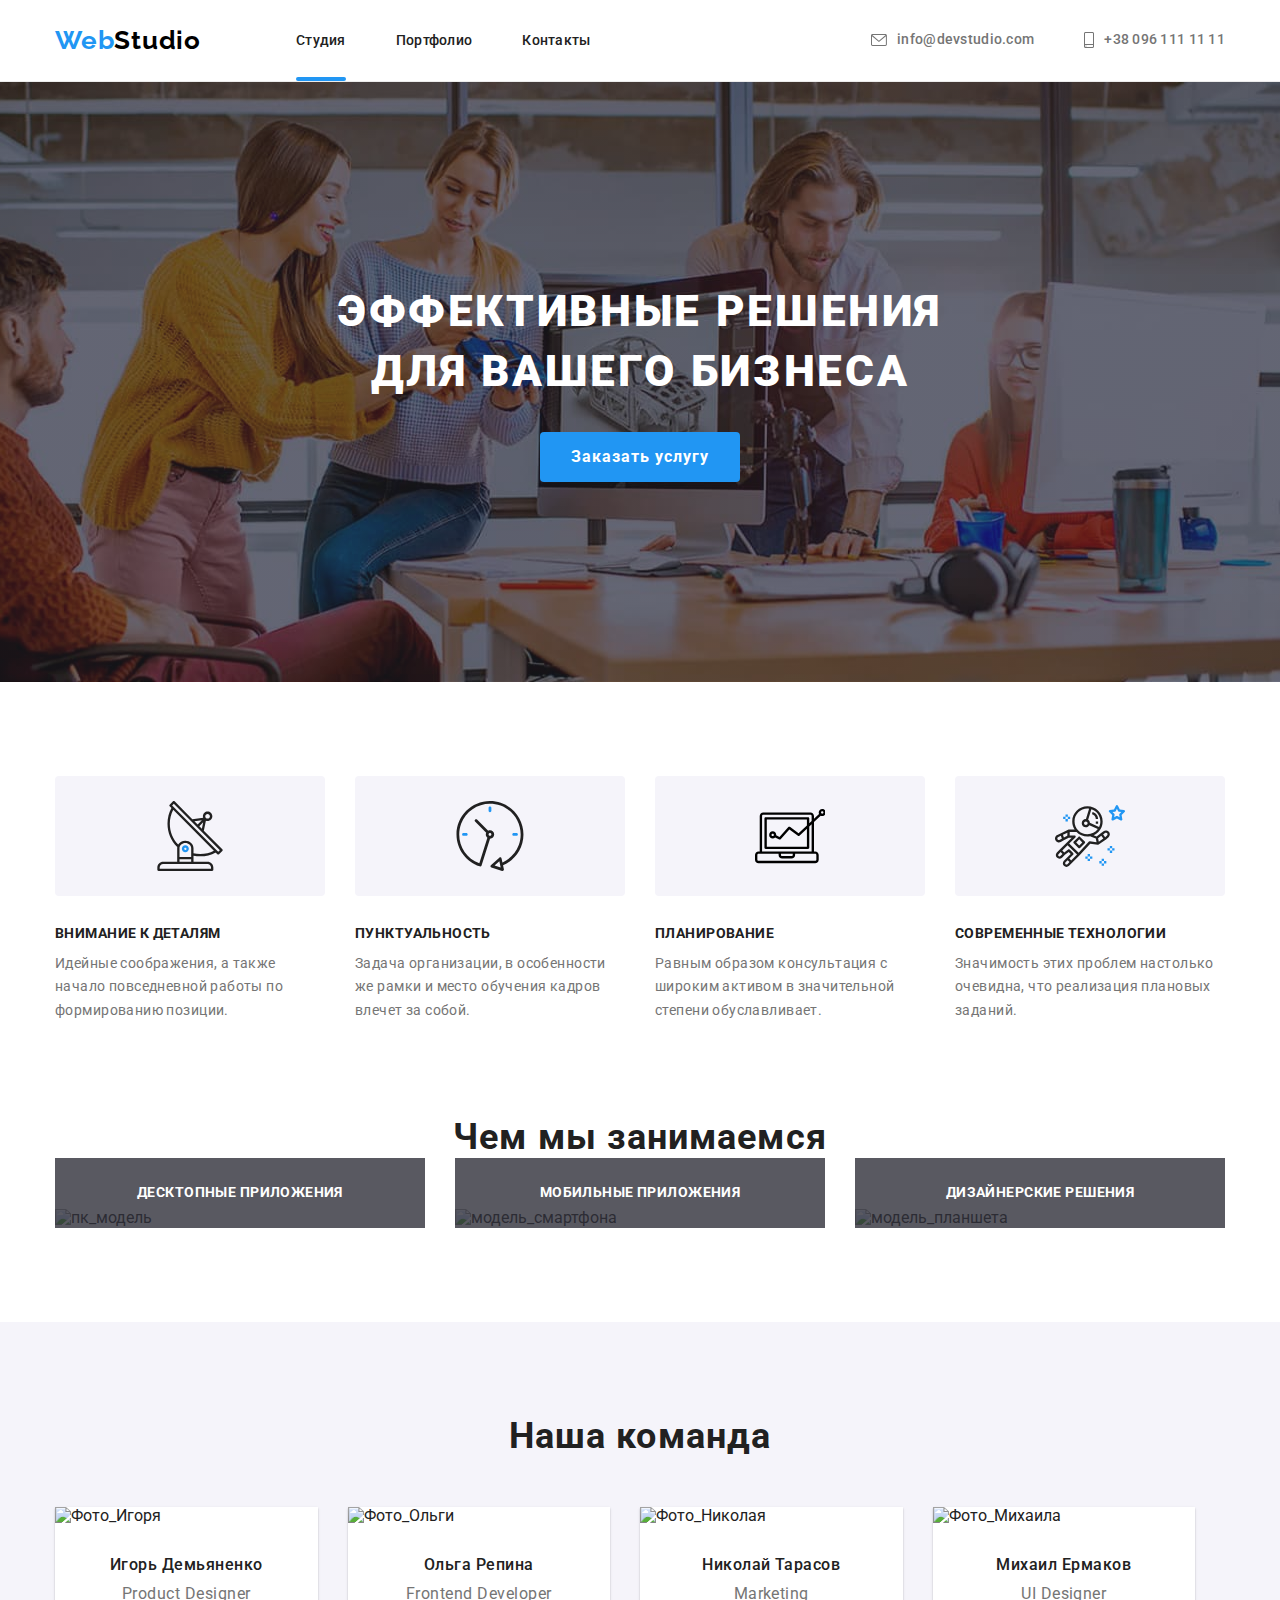
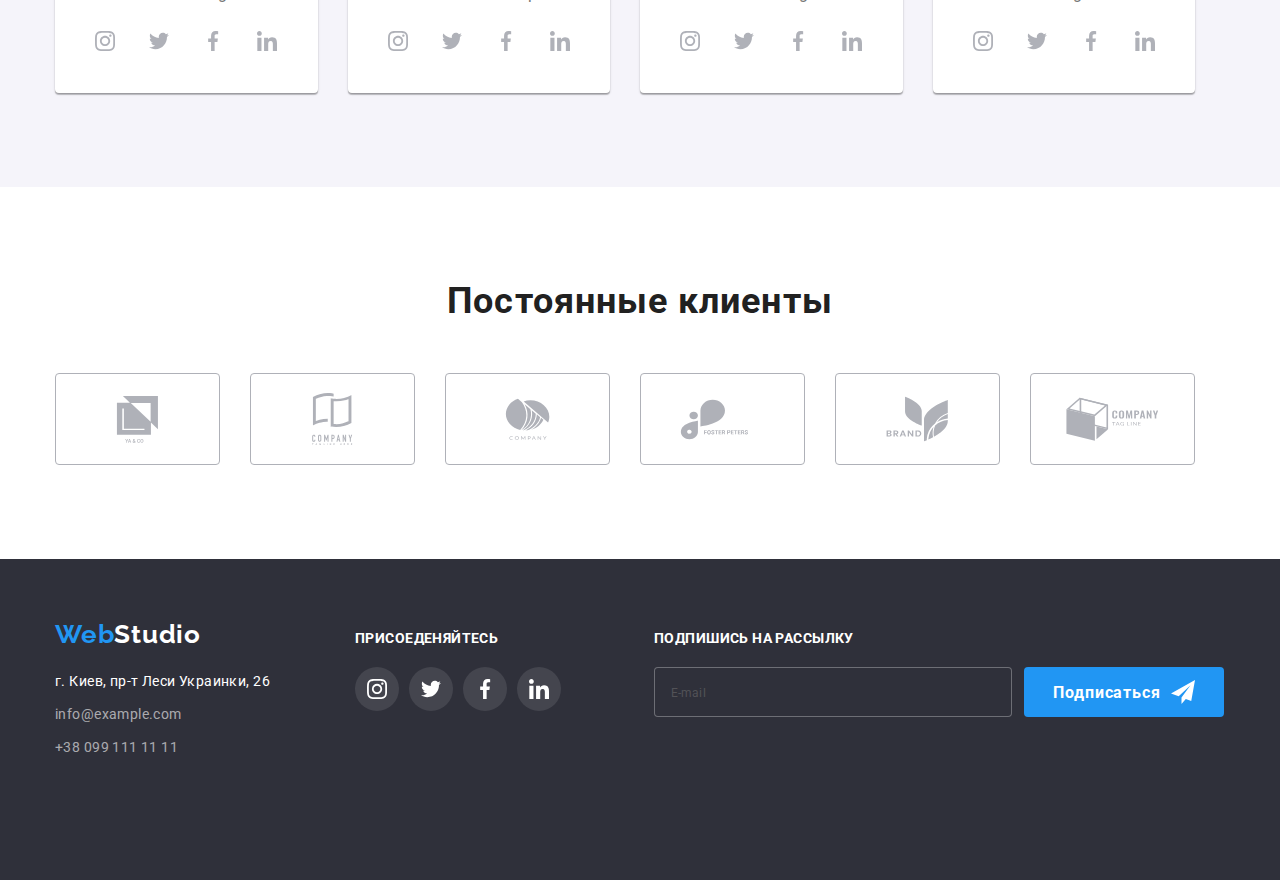
==== commit d5fa11dd: "menu" ====
--- a/index.html
+++ b/index.html
@@ -67,7 +67,7 @@
 			</svg>
 		 </button>
       </div>
-		<div class="header__modal backdrop is-open is-hidden1" data-menu>
+		<div class="header__modal backdrop is-open " data-menu>
 			<div class="container">
 			<ul class="header__modal__list">
 				<li class="header__modal__item">
@@ -83,7 +83,7 @@
 				 </li>
 			 </ul>
 			 <ul class="header__modal__contacts">
-            <li class="header__moda__contacts__list">
+            <li class="header__modal__contacts__list">
               <a
                 class="header__modal__phone link  btn"
                 href="mailto:info@devstudio.com"
--- a/css/main.min.css
+++ b/css/main.min.css
@@ -1,2 +1,2 @@
-:root{--contacts-color: #ffffff;--link-color: #2196f3;--primary-text-color: #212121;--secondary-text-color: #757575;--header-text-color: #757575;--header-text-color-link: #212121;--nav-text-color: #ffffff;--accent-color: #2196f3;--portfolio-text-color: #212121;--web-color: #2196f3;--studio-color: #000000;--footer-color: rgba(255, 255, 255, 0.6);--footer-background-color: #2f303a;--border-color: #ececec;--buttons-background-color: #f5f4fa;--section-background-color: #2f303a;--btn-spec-color: #0b8bf3;--img-background-color: #f5f4fa;--footer_link-color: rgba(255, 255, 255, 0.6);--background-overlay-background: rgba(33, 150, 243, 0.9)}.visually-hidden{position:absolute;white-space:nowrap;width:1px;height:1px;overflow:hidden;border:0;padding:0;clip:rect(0 0 0 0);clip-path:inset(50%);margin:-1px}*,::after,::before{box-sizing:border-box}html{-moz-tab-size:4;tab-size:4}html{line-height:1.15;-webkit-text-size-adjust:100%}body{margin:0}body{font-family:system-ui, -apple-system, "Segoe UI", Roboto, Helvetica, Arial, sans-serif, "Apple Color Emoji", "Segoe UI Emoji"}hr{height:0;color:inherit}abbr[title]{text-decoration:underline dotted}b,strong{font-weight:bolder}code,kbd,pre,samp{font-family:ui-monospace, SFMono-Regular, Consolas, "Liberation Mono", Menlo, monospace;font-size:1em}small{font-size:80%}sub,sup{font-size:75%;line-height:0;position:relative;vertical-align:baseline}sub{bottom:-0.25em}sup{top:-0.5em}table{text-indent:0;border-color:inherit}button,input,optgroup,select,textarea{font-family:inherit;font-size:100%;line-height:1.15;margin:0}button,select{text-transform:none}[type="button"],[type="reset"],[type="submit"],button{-webkit-appearance:button}::-moz-focus-inner{border-style:none;padding:0}:-moz-focusring{outline:1px dotted ButtonText}:-moz-ui-invalid{box-shadow:none}legend{padding:0}progress{vertical-align:baseline}::-webkit-inner-spin-button,::-webkit-outer-spin-button{height:auto}[type="search"]{-webkit-appearance:textfield;outline-offset:-2px}::-webkit-search-decoration{-webkit-appearance:none}::-webkit-file-upload-button{-webkit-appearance:button;font:inherit}summary{display:list-item}h1,h2,h3,h4,h5,h6,p{margin:0}ul{margin:0;padding:0;list-style:none}body{font-family:"Roboto", sans-serif;color:var(--primary-text-color)}img{display:block;max-width:100%;height:auto}.link{text-decoration:none}.container{width:100%;margin-left:auto;margin-right:auto;padding-left:15px;padding-right:15px}@media screen and (min-width: 480px){.container{width:480px}}@media screen and (min-width: 768px){.container{width:768px}}@media screen and (min-width: 1200px){.container{width:1200px}}.section{padding-top:60px;padding-bottom:60px}@media screen and (min-width: 1200px){.section{padding-top:94px;padding-bottom:94px}}.padding-zeero{padding:0px}@media screen and (min-width: 1200px){.padding-zeero{padding-top:0px;padding-bottom:94px}}.btn{transition:color 250ms cubic-bezier(0.4, 0, 0.2, 1)}.btn:hover,.btn:focus{fill:var(--accent-color);color:#2196f3;cursor:pointer}.portfolio-btn{padding:6px 20px;border:none;transition:box-shadow 250ms cubic-bezier(0.4, 0, 0.2, 1)}.portfolio-btn:hover,.portfolio-btn:focus{box-shadow:0px 4px 4px rgba(0,0,0,0.25)}.btn-main{background-color:var(--buttons-background-color);border-radius:4px;transition:color,box-shadow,background-color,250ms cubic-bezier(0.4, 0, 0.2, 1)}.btn-main:hover,.btn-main:focus{color:var(--nav-text-color);background-color:var(--link-color);cursor:pointer;box-shadow:0px 4px 4px rgba(0,0,0,0.25)}.btn-services{font-family:Roboto;font-size:16px;font-weight:700;line-height:1.87;letter-spacing:.06em;width:200px;height:50px;border-radius:4px;background-color:var(--accent-color);color:var(--nav-text-color);display:block;margin:0 auto;border:none;transition:background-color 250ms cubic-bezier(0.4, 0, 0.2, 1)}.btn-services:hover,.btn-services:focus{background-color:var(--btn-spec-color)}.social-list{display:flex;justify-content:center}.social-item{width:44px;height:44px}.social-item:not(:last-child){margin-right:10px}.svg-link{width:100%;height:100%;background-color:#ffffff;border-radius:50%;display:flex;align-items:center;justify-content:center;transition:background-color 250ms cubic-bezier(0.4, 0, 0.2, 1)}.svg-link:hover,.svg-link:focus{background-color:var(--accent-color)}.social-link{fill:#afb1b8;transition:fill 250ms cubic-bezier(0.4, 0, 0.2, 1)}.svg-link:hover .social-link,.svg-link:focus .social-link{fill:var(--nav-text-color)}.overlay{position:relative;overflow:hidden}.overlay-text{position:absolute;opacity:1;width:100%;height:100%;padding:63px 24px;display:flex;justify-content:center;align-items:center;color:var(--nav-text-color);background-color:var(--background-overlay-background);top:0;left:0;transition:transform 250ms cubic-bezier(0.4, 0, 0.2, 1);transform:translateY(101%);font-size:18px;font-weight:400;line-height:1.56;letter-spacing:.03em}.portfolio-style-list:hover .overlay-text{transform:translateY(0)}.label-btn{display:flex;justify-content:center;align-items:center;border-radius:4px;width:200px;height:50px;background-color:var(--web-color);font-size:16px;font-weight:700;line-height:1.87;letter-spacing:.06em;color:var(--nav-text-color);margin-left:10px;cursor:pointer;border:none}.label-btn-svg{margin-left:10px;fill:var(--nav-text-color)}.backdrop{position:fixed;top:0;left:0;width:100%;height:100%;background-color:rgba(0,0,0,0.2);opacity:1;transition:opacity 3s cubic-bezier(0.4, 0, 0.2, 1),visibility 3s cubic-bezier(0.4, 0, 0.2, 1)}.backdrop.is-hidden{visibility:hidden;opacity:0;pointer-events:none}.backdrop.is-hidden .modal{transform:translate(-50%, -50%) scale(0.5)}.modal{position:absolute;top:50%;left:50%;width:530px;padding:40px;min-height:580px;background-color:var(--contacts-color);transform:translate(-50%, -50%) scale(1);transition:transform 3s cubic-bezier(0.4, 0, 0.2, 1)}.modal-paragraph{text-align:center;margin-bottom:12px;font-size:20px;font-weight:700;line-height:1.15;letter-spacing:.03em;color:var(--primary-text-color)}.modal-label{font-size:12px;font-weight:400;line-height:1.16;letter-spacing:.01em;color:var(--secondary-text-color)}.modal-text{display:block;margin-top:10px;margin-bottom:4px}.modal-input-svg{position:relative}.svg-form{position:absolute;top:50%;transform:translateY(-50%);left:15px;transition:fill 250ms cubic-bezier(0.4, 0, 0.2, 1)}.modal-input{width:100%;height:40px;border:1px solid rgba(33,33,33,0.2);border-radius:4px;cursor:pointer;padding-left:42px;padding-top:12px;padding-bottom:12px;outline:none;transition:border-color 250ms cubic-bezier(0.4, 0, 0.2, 1)}.modal-input:hover,.modal-input:focus{border-color:var(--accent-color)}.modal-input:hover+.svg-form,.modal-input:focus+.svg-form{fill:var(--accent-color)}.header__modal{position:fixed;top:0;left:0;width:100vw;height:100vh;min-height:796px;background-color:var(--contacts-color)}.header__modal .container{padding-left:40px;padding-right:40px;padding-top:48px;padding-bottom:48px}.header__modal__item{font-size:40px;font-weight:500;line-height:1.74;letter-spacing:.02em}.header__modal__link{color:var(--primary-text-color)}.current__menu{color:var(--accent-color)}.header__modal__contacts__list{color:var(--primary-text-color)}.header__modal__phone{color:var(--link-color);font-size:34px;font-weight:500;line-height:1.17;letter-spacing:.02em}.header__modal__emailadress{font-size:24px;font-weight:500;line-height:1.16;letter-spacing:.02em;color:var(--header-text-color)}.header__modal__society{display:flex}.header__society__item{display:flex}.header__society__link{color:var(--link-color)}.header__mobile__menu{width:40px;height:40px;border:none;background-color:transparent;display:flex;align-items:center;justify-content:center;position:absolute;right:15px;cursor:pointer}@media screen and (min-width: 768px){.header__mobile__menu{display:none}}.textarea{resize:none;width:100%;height:120px;border:1px solid rgba(33,33,33,0.2);box-sizing:border-box;border-radius:4px;padding:12px 16px;margin-bottom:20px}::placeholder{font-family:Roboto;font-size:12px;font-weight:400;line-height:1.16;letter-spacing:.01em;font-style:normal;color:rgba(117,117,117,0.5)}.checkbox{font-size:14px;font-weight:0;line-height:1.71;letter-spacing:.01em;color:var(--secondary-text-color);display:flex;justify-content:center;align-items:center;margin-bottom:30px}.input-checkbox{position:absolute;-webkit-appearance:none}.input-checkbox:focus+.check-box,.input-checkbox:hover+.check-box{background-image:url(../images/hf-checkbox.svg)}.input-checkbox:checked+.check-box{background-color:var(--accent-color);background-image:url(../images/checked.svg)}.check-box{position:absolute;width:16px;height:15px;left:54px;background-image:url(../images/checkbox.svg);background-position:center;background-repeat:no-repeat}.span-modal{margin-left:7px}.checkbox-link{color:var(--web-color)}.modal-label-btn{display:block;margin:0 auto;width:200px;height:50px;background-color:var(--web-color);color:var(--nav-text-color);font-size:16px;font-weight:700;line-height:1.87;letter-spacing:.06em;box-shadow:0px 4px 4px rgba(0,0,0,0.15);border:none;border-radius:4px;cursor:pointer}.modal-close-link{transition:fill 250ms cubic-bezier(0.4, 0, 0.2, 1)}.modal-svg-link{position:absolute;width:33px;height:33px;border-radius:50%;border:1px solid rgba(0,0,0,0.1);background-color:var(--contacts-color);top:8px;right:8px}.modal-svg-link:hover .modal-close-link,.modal-svg-link:focus .modal-close-link{fill:var(--accent-color)}.header{padding:10px 0px;border-bottom:1px solid var(--border-color)}@media screen and (min-width: 1200px){.header{padding:25px 0px}}.header__container{display:flex;align-items:center}.header__logo{margin-right:95px}.web{font-family:Raleway;font-size:24px;font-weight:700;line-height:1.16;letter-spacing:.03em;color:var(--web-color)}@media screen and (min-width: 1200px){.web{font-size:26px;font-weight:700;line-height:1.19;letter-spacing:.03em}}.studio{font-family:Raleway;font-size:24px;font-weight:700;line-height:1.16;letter-spacing:.03em;color:var(--studio-color)}@media screen and (min-width: 1200px){.studio{font-size:26px;font-weight:700;line-height:1.19;letter-spacing:.03em}}.header__nav{display:flex}.header__list{display:none;position:relative;width:295px}@media screen and (min-width: 768px){.header__list{display:flex}}.header__item{position:relative}.header__item:not(:last-child){margin-right:50px}.current{color:var(--accent-color)}.current::after{content:" ";background-color:var(--accent-color);width:100%;height:4px;border-radius:2px;display:block;position:absolute;top:46px}.header__link{font-size:14px;font-weight:500;line-height:1.14;letter-spacing:.02em;color:var(--header-text-color-link)}.header__connect{display:flex;margin-left:auto}.header__contacts{display:none}@media screen and (min-width: 768px){.header__contacts{display:flex}}.header__contacts__list:not(:last-child){margin-right:50px}.header__adress{font-size:14px;font-weight:500;line-height:1.14;letter-spacing:.02em;color:var(--header-text-color)}.header__svg__link{width:100%;height:100%;display:flex;justify-content:center;align-items:center}.header__svg{fill:currentColor;display:flex;margin-right:10px}.heero-background{margin:0 auto;border-color:rgba(47,48,58,0.4);background-image:linear-gradient(rgba(47,48,58,0.4), rgba(47,48,58,0.4)),url(../images/mobhero-x1.jpg);background-repeat:no-repeat;background-size:cover;background-position:center}@media screen and (min-width: 768px){.heero-background{background-image:linear-gradient(rgba(47,48,58,0.4), rgba(47,48,58,0.4)),url(../images/tablethero-x1.jpg);background-repeat:no-repeat;background-size:cover;background-position:center}}@media screen and (min-width: 1200px){.heero-background{max-width:1600px;background-image:linear-gradient(rgba(47,48,58,0.4), rgba(47,48,58,0.4)),url(../images/desktophero-x1.jpg);background-repeat:no-repeat;background-size:cover;background-position:center}}.top-heero{background-color:var(--section-background-color);padding-top:118px;padding-bottom:118px}@media screen and (min-width: 1200px){.top-heero{padding-top:200px;padding-bottom:200px}}.solution{font-size:26px;font-weight:900;line-height:1.62;letter-spacing:.06em;color:var(--nav-text-color);width:100%;margin:0 auto;text-align:center;margin-bottom:30px}@media screen and (max-width: 1199px){.solution{width:360px}}@media screen and (min-width: 1200px){.solution{width:696px;font-size:44px;font-weight:900;line-height:1.36;letter-spacing:.06em}}.top-list{display:flex}.top-list-section{margin-bottom:-30px}@media screen and (min-width: 480px){.top-list-section{justify-content:center}}@media screen and (min-width: 768px){.top-list-section{display:flex;flex-wrap:wrap;margin-left:-30px}}.list-style-main{width:100%;margin-bottom:30px}@media screen and (min-width: 768px){.list-style-main{flex-basis:calc(100% / 2 - 30px);margin-left:30px}}@media screen and (min-width: 1200px){.list-style-main{flex-basis:calc(100% / 4 - 30px)}}.top-svg{width:100%;height:120px;display:flex;justify-content:center;align-items:center;background-color:var(--img-background-color);border-radius:4px;margin-bottom:30px}@media screen and (min-width: 768px){.top-svg{width:354px}}@media screen and (min-width: 1200px){.top-svg{width:270px}}.top__svg__icon{width:70px;height:70px}.list-main{font-size:14px;font-weight:700;line-height:1.14;letter-spacing:.03em;color:var(--primary-text-color);margin-bottom:10px;text-align:center}@media screen and (min-width: 768px){.list-main{text-align:left}}.p-main{font-size:14px;font-weight:400;line-height:1.71;letter-spacing:.03em;color:var(--secondary-text-color)}.duty__heading{display:none}@media screen and (min-width: 1200px){.duty__heading{display:block}}.duty-list{display:flex}.duty-img{position:relative}.duty-img:not(:last-child){margin-right:30px}.duty-text{display:flex;position:absolute;justify-content:center;align-items:center;font-size:14px;font-weight:700;line-height:1.14;letter-spacing:.03em;text-align:center;background:rgba(47,48,58,0.8);color:var(--nav-text-color);width:100%;height:70px;bottom:0px}.team-section{background-color:var(--img-background-color);margin:0 auto}.duty-team{text-align:center;margin-bottom:30px;font-size:28px;font-weight:700;line-height:1.17;letter-spacing:.03em;color:var(--primary-text-color)}@media screen and (min-width: 1200px){.duty-team{font-size:36px;font-weight:700;line-height:1.16;letter-spacing:.03em;margin-bottom:50px}}.duty-team-list{width:100%;margin-bottom:-30px}@media screen and (min-width: 768px){.duty-team-list{display:flex;flex-direction:row;flex-wrap:wrap;margin-left:-30px;justify-content:center}}.duty-style-list{width:100%;margin-bottom:30px;background-color:var(--nav-text-color);border-radius:0px 0px 4px 4px;box-shadow:0px 1px 3px rgba(0,0,0,0.12),0px 1px 1px rgba(0,0,0,0.14),0px 2px 1px rgba(0,0,0,0.2)}@media screen and (min-width: 768px){.duty-style-list{flex-basis:calc(100% / 2 - 30px);margin-left:30px}}@media screen and (min-width: 1200px){.duty-style-list{flex-basis:calc(100% / 4 - 30px)}}.team-name{padding:30px 0px;text-align:center}.names{margin-bottom:10px;font-size:16px;font-weight:500;line-height:1.18;letter-spacing:.03em;color:var(--primary-text-color)}.work{font-size:16px;font-weight:400;line-height:1.18;letter-spacing:.03em;color:var(--secondary-text-color);margin-bottom:16px}.client-list{width:100%;display:flex;flex-wrap:wrap;margin-bottom:-30px;margin-left:-30px}@media screen and (min-width: 768px){.client-list{flex-wrap:wrap}}@media screen and (min-width: 1200px){.client-list{flex-wrap:wrap}}.client-item{width:100%;height:92px;border-radius:4px;border:1px solid #afb1b8;background-position:center;background-repeat:no-repeat;background-size:106px 60px;transition:border-color 250ms cubic-bezier(0.4, 0, 0.2, 1);margin-bottom:30px}.client-item:hover,.client-item:focus{border-color:var(--accent-color)}@media screen and (min-width: 480px){.client-item{max-width:210px;flex-basis:calc(100% / 2 - 30px);margin-bottom:30px;margin-left:30px}}@media screen and (min-width: 768px){.client-item{flex-basis:calc(100% / 3 - 30px);max-width:226px}}@media screen and (min-width: 1200px){.client-item{flex-basis:calc(100% / 6 - 30px);max-width:170px}}.client-link{width:100%;fill:#afb1b8;transition:fill 250ms cubic-bezier(0.4, 0, 0.2, 1)}.client-link-svg{width:100%;height:100%;display:flex;align-items:center;justify-content:center;transition:background-color 250ms cubic-bezier(0.4, 0, 0.2, 1)}.client-link-svg:hover .client-link,.client-link-svg:focus .client-link{fill:var(--accent-color)}.portfolio-buttons-top{border-radius:4px;border-color:#f5f4fa;margin-bottom:50px;display:flex;text-align:center;justify-content:center}.portfolio-buttons{display:flex;flex-direction:row}.portfolio-buttons-items{display:flex;justify-content:space-evenly;flex-grow:1}.portfolio-buttons-items:not(:last-child){margin-right:8px}.portfolio-nav{font-size:16px;font-weight:500;line-height:1.62;letter-spacing:.03em;color:var(--header-text-color-link);font-family:Roboto}.portfolio-team-list{display:flex;flex-wrap:wrap;margin-left:-30px;margin-bottom:-30px}.portfolio-style-list{position:relative;width:100%;height:100%;display:flex;margin-bottom:30px;flex-basis:calc((100% - 90px) / 3);margin-left:30px}.portfolio-link{display:block;text-decoration:none;transition:box-shadow 250ms cubic-bezier(0.4, 0, 0.2, 1)}.portfolio-link:hover,.portfolio-link:focus{box-shadow:0px 1px 1px rgba(0,0,0,0.12),0px 4px 4px rgba(0,0,0,0.06),1px 4px 6px rgba(0,0,0,0.16)}.portfolio-img-description{border:1px solid #eeeeee;border-top:none;padding:20px 24px}.h3-text{font-size:18px;font-weight:700;line-height:2;letter-spacing:.06em;color:var(--primary-text-color);margin-bottom:4px}.description-text{font-size:16px;font-weight:400;line-height:1.87;letter-spacing:.03em;color:var(--secondary-text-color)}.footer{color:var(--footer-color);background-color:var(--footer-background-color);padding-top:60px;padding-bottom:60px}@media screen and (min-width: 1200px){.footer__container{display:flex;align-items:baseline}}@media screen and (min-width: 768px){.footer__tablet{display:flex;align-items:baseline}}@media screen and (min-width: 768px) and (max-width: 1199px){.footer__tablet{margin-bottom:60px;justify-content:space-around}}@media screen and (max-width: 767px){.footer_adress{margin-bottom:60px}}@media screen and (max-width: 1199px){.footer_adress{text-align:center}}@media screen and (min-width: 1200px){.footer_adress{min-width:230px;margin-right:70px}}.footer__logo{margin-bottom:20px}.studio__footer{font-family:Raleway;font-size:24px;font-weight:700;line-height:1.16;letter-spacing:.03em;color:var(--contacts-color)}@media screen and (min-width: 1200px){.studio__footer{font-size:26px;font-weight:700;line-height:1.19;letter-spacing:.03em}}.footer__contacts{margin-top:20px;margin-bottom:60px}.footer__item:not(:last-child){margin-bottom:9px}.footer__adress__text{font-family:Roboto;font-style:normal;font-size:14px;font-weight:400;line-height:1.71;letter-spacing:.03em;color:var(--contacts-color)}.footer_link{font-family:Roboto;font-style:normal;font-size:14px;font-weight:400;line-height:1.71;letter-spacing:.03em;color:var(--footer_link-color)}@media screen and (max-width: 767px){.footer__flex{margin-bottom:60px}}@media screen and (min-width: 1200px){.footer__flex{margin-right:93px}}.footer__flex__h3{color:var(--contacts-color);margin-bottom:20px;font-size:14px;font-weight:700;line-height:1.14;letter-spacing:.03em}@media screen and (max-width: 1199px){.footer__flex__h3{text-align:center}}.footer__flex__list{display:flex;justify-content:center}.footer__flex_item{width:44px;height:44px}.footer__flex_item:not(:last-child){margin-right:10px}.footer__flex__link{width:100%;height:100%;background-color:rgba(255,255,255,0.1);border-radius:50%;display:flex;align-items:center;justify-content:center;transition:background-color 250ms cubic-bezier(0.4, 0, 0.2, 1)}.footer__flex__link:hover,.footer__flex__link:focus{background-color:var(--accent-color)}.footer__flex__link__svg{fill:#ffffff;transition:fill 250ms cubic-bezier(0.4, 0, 0.2, 1)}.footer__flex__link:hover .footer__flex__link__svg,.footer__flex__link:focus .footer__flex__link__svg{fill:var(--nav-text-color)}.footer__email{display:flex;width:100%}@media screen and (max-width: 1199px){.footer__email{flex-direction:column;align-items:center;text-align:center}}@media screen and (min-width: 1200px){.footer__email{align-items:flex-end}}.footer__label{display:block}@media screen and (max-width: 1199px){.footer__label{width:100%;margin-bottom:20px}}.footer__span{display:block;margin-bottom:20px;font-size:14px;font-weight:700;line-height:1.14;letter-spacing:.03em;color:var(--contacts-color)}.input{display:block;min-height:50px;width:100%;margin:0 auto;padding:15px 16px;border:1px solid rgba(255,255,255,0.3);border-radius:4px;background-color:var(--footer-background-color);color:var(--contacts-color)}@media screen and (min-width: 480px){.input{width:450px}}@media screen and (min-width: 1200px){.input{width:358px;margin-right:12px}}.footer__btn{width:200px;height:50px;display:flex;align-items:center;justify-content:center;background-color:var(--web-color);color:var(--nav-text-color);cursor:pointer;border:none;border-radius:4px;font-size:16px;font-weight:700;line-height:1.87;letter-spacing:.06em}.footer__btn:hover,.footer__btn:focus{background-color:var(--btn-spec-color)}.footer__label__svg{margin-left:10px;fill:var(--nav-text-color)}
+:root{--contacts-color: #ffffff;--link-color: #2196f3;--primary-text-color: #212121;--secondary-text-color: #757575;--header-text-color: #757575;--header-text-color-link: #212121;--nav-text-color: #ffffff;--accent-color: #2196f3;--portfolio-text-color: #212121;--web-color: #2196f3;--studio-color: #000000;--footer-color: rgba(255, 255, 255, 0.6);--footer-background-color: #2f303a;--border-color: #ececec;--buttons-background-color: #f5f4fa;--section-background-color: #2f303a;--btn-spec-color: #0b8bf3;--img-background-color: #f5f4fa;--footer_link-color: rgba(255, 255, 255, 0.6);--background-overlay-background: rgba(33, 150, 243, 0.9)}.visually-hidden{position:absolute;white-space:nowrap;width:1px;height:1px;overflow:hidden;border:0;padding:0;clip:rect(0 0 0 0);clip-path:inset(50%);margin:-1px}*,::after,::before{box-sizing:border-box}html{-moz-tab-size:4;tab-size:4}html{line-height:1.15;-webkit-text-size-adjust:100%}body{margin:0}body{font-family:system-ui, -apple-system, "Segoe UI", Roboto, Helvetica, Arial, sans-serif, "Apple Color Emoji", "Segoe UI Emoji"}hr{height:0;color:inherit}abbr[title]{text-decoration:underline dotted}b,strong{font-weight:bolder}code,kbd,pre,samp{font-family:ui-monospace, SFMono-Regular, Consolas, "Liberation Mono", Menlo, monospace;font-size:1em}small{font-size:80%}sub,sup{font-size:75%;line-height:0;position:relative;vertical-align:baseline}sub{bottom:-0.25em}sup{top:-0.5em}table{text-indent:0;border-color:inherit}button,input,optgroup,select,textarea{font-family:inherit;font-size:100%;line-height:1.15;margin:0}button,select{text-transform:none}[type="button"],[type="reset"],[type="submit"],button{-webkit-appearance:button}::-moz-focus-inner{border-style:none;padding:0}:-moz-focusring{outline:1px dotted ButtonText}:-moz-ui-invalid{box-shadow:none}legend{padding:0}progress{vertical-align:baseline}::-webkit-inner-spin-button,::-webkit-outer-spin-button{height:auto}[type="search"]{-webkit-appearance:textfield;outline-offset:-2px}::-webkit-search-decoration{-webkit-appearance:none}::-webkit-file-upload-button{-webkit-appearance:button;font:inherit}summary{display:list-item}h1,h2,h3,h4,h5,h6,p{margin:0}ul{margin:0;padding:0;list-style:none}body{font-family:"Roboto", sans-serif;color:var(--primary-text-color)}img{display:block;max-width:100%;height:auto}.link{text-decoration:none}.container{width:100%;margin-left:auto;margin-right:auto;padding-left:15px;padding-right:15px}@media screen and (min-width: 480px){.container{width:480px}}@media screen and (min-width: 768px){.container{width:768px}}@media screen and (min-width: 1200px){.container{width:1200px}}.section{padding-top:60px;padding-bottom:60px}@media screen and (min-width: 1200px){.section{padding-top:94px;padding-bottom:94px}}.padding-zeero{padding:0px}@media screen and (min-width: 1200px){.padding-zeero{padding-top:0px;padding-bottom:94px}}.btn{transition:color 250ms cubic-bezier(0.4, 0, 0.2, 1)}.btn:hover,.btn:focus{fill:var(--accent-color);color:#2196f3;cursor:pointer}.portfolio-btn{padding:6px 20px;border:none;transition:box-shadow 250ms cubic-bezier(0.4, 0, 0.2, 1)}.portfolio-btn:hover,.portfolio-btn:focus{box-shadow:0px 4px 4px rgba(0,0,0,0.25)}.btn-main{background-color:var(--buttons-background-color);border-radius:4px;transition:color,box-shadow,background-color,250ms cubic-bezier(0.4, 0, 0.2, 1)}.btn-main:hover,.btn-main:focus{color:var(--nav-text-color);background-color:var(--link-color);cursor:pointer;box-shadow:0px 4px 4px rgba(0,0,0,0.25)}.btn-services{font-family:Roboto;font-size:16px;font-weight:700;line-height:1.87;letter-spacing:.06em;width:200px;height:50px;border-radius:4px;background-color:var(--accent-color);color:var(--nav-text-color);display:block;margin:0 auto;border:none;transition:background-color 250ms cubic-bezier(0.4, 0, 0.2, 1)}.btn-services:hover,.btn-services:focus{background-color:var(--btn-spec-color)}.social-list{display:flex;justify-content:center}.social-item{width:44px;height:44px}.social-item:not(:last-child){margin-right:10px}.svg-link{width:100%;height:100%;background-color:#ffffff;border-radius:50%;display:flex;align-items:center;justify-content:center;transition:background-color 250ms cubic-bezier(0.4, 0, 0.2, 1)}.svg-link:hover,.svg-link:focus{background-color:var(--accent-color)}.social-link{fill:#afb1b8;transition:fill 250ms cubic-bezier(0.4, 0, 0.2, 1)}.svg-link:hover .social-link,.svg-link:focus .social-link{fill:var(--nav-text-color)}.overlay{position:relative;overflow:hidden}.overlay-text{position:absolute;opacity:1;width:100%;height:100%;padding:63px 24px;display:flex;justify-content:center;align-items:center;color:var(--nav-text-color);background-color:var(--background-overlay-background);top:0;left:0;transition:transform 250ms cubic-bezier(0.4, 0, 0.2, 1);transform:translateY(101%);font-size:18px;font-weight:400;line-height:1.56;letter-spacing:.03em}.portfolio-style-list:hover .overlay-text{transform:translateY(0)}.label-btn{display:flex;justify-content:center;align-items:center;border-radius:4px;width:200px;height:50px;background-color:var(--web-color);font-size:16px;font-weight:700;line-height:1.87;letter-spacing:.06em;color:var(--nav-text-color);margin-left:10px;cursor:pointer;border:none}.label-btn-svg{margin-left:10px;fill:var(--nav-text-color)}.backdrop{position:fixed;top:0;left:0;width:100%;height:100%;background-color:rgba(0,0,0,0.2);opacity:1;transition:opacity 3s cubic-bezier(0.4, 0, 0.2, 1),visibility 3s cubic-bezier(0.4, 0, 0.2, 1)}.backdrop.is-hidden{visibility:hidden;opacity:0;pointer-events:none}.backdrop.is-hidden .modal{transform:translate(-50%, -50%) scale(0.5)}.modal{position:absolute;top:50%;left:50%;width:530px;padding:40px;min-height:580px;background-color:var(--contacts-color);transform:translate(-50%, -50%) scale(1);transition:transform 3s cubic-bezier(0.4, 0, 0.2, 1)}.modal-paragraph{text-align:center;margin-bottom:12px;font-size:20px;font-weight:700;line-height:1.15;letter-spacing:.03em;color:var(--primary-text-color)}.modal-label{font-size:12px;font-weight:400;line-height:1.16;letter-spacing:.01em;color:var(--secondary-text-color)}.modal-text{display:block;margin-top:10px;margin-bottom:4px}.modal-input-svg{position:relative}.svg-form{position:absolute;top:50%;transform:translateY(-50%);left:15px;transition:fill 250ms cubic-bezier(0.4, 0, 0.2, 1)}.modal-input{width:100%;height:40px;border:1px solid rgba(33,33,33,0.2);border-radius:4px;cursor:pointer;padding-left:42px;padding-top:12px;padding-bottom:12px;outline:none;transition:border-color 250ms cubic-bezier(0.4, 0, 0.2, 1)}.modal-input:hover,.modal-input:focus{border-color:var(--accent-color)}.modal-input:hover+.svg-form,.modal-input:focus+.svg-form{fill:var(--accent-color)}.header__modal{display:none;position:fixed;top:0;left:0;width:100vw;height:100vh;min-height:796px;background-color:var(--contacts-color)}.header__modal .container{padding-top:48px;padding-bottom:48px;padding-left:40px;padding-right:40px;position:relative}.is-open{display:block}.header__modal__item{font-size:40px;font-weight:500;line-height:1.74;letter-spacing:.02em}.header__modal__item:not(:last-child){margin-bottom:36px;height:48px}.header__modal__link{color:var(--primary-text-color)}.current__menu{color:var(--accent-color)}.header__modal__contacts{margin-bottom:64px}.header__modal__contacts__list{color:var(--primary-text-color)}.header__modal__contacts__list:not(:last-child){margin-bottom:36px}.header__modal__phone{color:var(--link-color);font-size:34px;font-weight:500;line-height:1.17;letter-spacing:.02em}.header__modal__emailadress{font-size:24px;font-weight:500;line-height:1.16;letter-spacing:.02em;color:var(--header-text-color)}.header__modal__society{display:flex}.header__society__item{display:flex}.header__society__link{font-size:18px;font-weight:500;line-height:1.22;letter-spacing:.02em;color:var(--link-color)}.header__mobile__menu{width:40px;height:40px;border:none;background-color:transparent;display:flex;align-items:center;justify-content:center;position:absolute;right:15px;cursor:pointer}@media screen and (min-width: 768px){.header__mobile__menu{display:none}}.textarea{resize:none;width:100%;height:120px;border:1px solid rgba(33,33,33,0.2);box-sizing:border-box;border-radius:4px;padding:12px 16px;margin-bottom:20px}::placeholder{font-family:Roboto;font-size:12px;font-weight:400;line-height:1.16;letter-spacing:.01em;font-style:normal;color:rgba(117,117,117,0.5)}.checkbox{font-size:14px;font-weight:0;line-height:1.71;letter-spacing:.01em;color:var(--secondary-text-color);display:flex;justify-content:center;align-items:center;margin-bottom:30px}.input-checkbox{position:absolute;-webkit-appearance:none}.input-checkbox:focus+.check-box,.input-checkbox:hover+.check-box{background-image:url(../images/hf-checkbox.svg)}.input-checkbox:checked+.check-box{background-color:var(--accent-color);background-image:url(../images/checked.svg)}.check-box{position:absolute;width:16px;height:15px;left:54px;background-image:url(../images/checkbox.svg);background-position:center;background-repeat:no-repeat}.span-modal{margin-left:7px}.checkbox-link{color:var(--web-color)}.modal-label-btn{display:block;margin:0 auto;width:200px;height:50px;background-color:var(--web-color);color:var(--nav-text-color);font-size:16px;font-weight:700;line-height:1.87;letter-spacing:.06em;box-shadow:0px 4px 4px rgba(0,0,0,0.15);border:none;border-radius:4px;cursor:pointer}.modal-close-link{transition:fill 250ms cubic-bezier(0.4, 0, 0.2, 1)}.modal-svg-link{position:absolute;width:33px;height:33px;border-radius:50%;border:1px solid rgba(0,0,0,0.1);background-color:var(--contacts-color);top:8px;right:8px}.modal-svg-link:hover .modal-close-link,.modal-svg-link:focus .modal-close-link{fill:var(--accent-color)}.header{padding:10px 0px;border-bottom:1px solid var(--border-color)}@media screen and (min-width: 1200px){.header{padding:25px 0px}}.header__container{display:flex;align-items:center}.header__logo{margin-right:95px}.web{font-family:Raleway;font-size:24px;font-weight:700;line-height:1.16;letter-spacing:.03em;color:var(--web-color)}@media screen and (min-width: 1200px){.web{font-size:26px;font-weight:700;line-height:1.19;letter-spacing:.03em}}.studio{font-family:Raleway;font-size:24px;font-weight:700;line-height:1.16;letter-spacing:.03em;color:var(--studio-color)}@media screen and (min-width: 1200px){.studio{font-size:26px;font-weight:700;line-height:1.19;letter-spacing:.03em}}.header__nav{display:flex}.header__list{display:none;position:relative;width:295px}@media screen and (min-width: 768px){.header__list{display:flex}}.header__item{position:relative}.header__item:not(:last-child){margin-right:50px}.current{color:var(--accent-color)}.current::after{content:" ";background-color:var(--accent-color);width:100%;height:4px;border-radius:2px;display:block;position:absolute;top:46px}.header__link{font-size:14px;font-weight:500;line-height:1.14;letter-spacing:.02em;color:var(--header-text-color-link)}.header__connect{display:flex;margin-left:auto}.header__contacts{display:none}@media screen and (min-width: 768px){.header__contacts{display:flex}}.header__contacts__list:not(:last-child){margin-right:50px}.header__adress{font-size:14px;font-weight:500;line-height:1.14;letter-spacing:.02em;color:var(--header-text-color)}.header__svg__link{width:100%;height:100%;display:flex;justify-content:center;align-items:center}.header__svg{fill:currentColor;display:flex;margin-right:10px}.heero-background{margin:0 auto;border-color:rgba(47,48,58,0.4);background-image:linear-gradient(rgba(47,48,58,0.4), rgba(47,48,58,0.4)),url(../images/mobhero-x1.jpg);background-repeat:no-repeat;background-size:cover;background-position:center}@media screen and (min-width: 768px){.heero-background{background-image:linear-gradient(rgba(47,48,58,0.4), rgba(47,48,58,0.4)),url(../images/tablethero-x1.jpg);background-repeat:no-repeat;background-size:cover;background-position:center}}@media screen and (min-width: 1200px){.heero-background{max-width:1600px;background-image:linear-gradient(rgba(47,48,58,0.4), rgba(47,48,58,0.4)),url(../images/desktophero-x1.jpg);background-repeat:no-repeat;background-size:cover;background-position:center}}.top-heero{background-color:var(--section-background-color);padding-top:118px;padding-bottom:118px}@media screen and (min-width: 1200px){.top-heero{padding-top:200px;padding-bottom:200px}}.solution{font-size:26px;font-weight:900;line-height:1.62;letter-spacing:.06em;color:var(--nav-text-color);width:100%;margin:0 auto;text-align:center;margin-bottom:30px}@media screen and (max-width: 1199px){.solution{width:360px}}@media screen and (min-width: 1200px){.solution{width:696px;font-size:44px;font-weight:900;line-height:1.36;letter-spacing:.06em}}.top-list{display:flex}.top-list-section{margin-bottom:-30px}@media screen and (min-width: 480px){.top-list-section{justify-content:center}}@media screen and (min-width: 768px){.top-list-section{display:flex;flex-wrap:wrap;margin-left:-30px}}.list-style-main{width:100%;margin-bottom:30px}@media screen and (min-width: 768px){.list-style-main{flex-basis:calc(100% / 2 - 30px);margin-left:30px}}@media screen and (min-width: 1200px){.list-style-main{flex-basis:calc(100% / 4 - 30px)}}.top-svg{width:100%;height:120px;display:flex;justify-content:center;align-items:center;background-color:var(--img-background-color);border-radius:4px;margin-bottom:30px}@media screen and (min-width: 768px){.top-svg{width:354px}}@media screen and (min-width: 1200px){.top-svg{width:270px}}.top__svg__icon{width:70px;height:70px}.list-main{font-size:14px;font-weight:700;line-height:1.14;letter-spacing:.03em;color:var(--primary-text-color);margin-bottom:10px;text-align:center}@media screen and (min-width: 768px){.list-main{text-align:left}}.p-main{font-size:14px;font-weight:400;line-height:1.71;letter-spacing:.03em;color:var(--secondary-text-color)}.duty__heading{display:none}@media screen and (min-width: 1200px){.duty__heading{display:block}}.duty-list{display:flex}.duty-img{position:relative}.duty-img:not(:last-child){margin-right:30px}.duty-text{display:flex;position:absolute;justify-content:center;align-items:center;font-size:14px;font-weight:700;line-height:1.14;letter-spacing:.03em;text-align:center;background:rgba(47,48,58,0.8);color:var(--nav-text-color);width:100%;height:70px;bottom:0px}.team-section{background-color:var(--img-background-color);margin:0 auto}.duty-team{text-align:center;margin-bottom:30px;font-size:28px;font-weight:700;line-height:1.17;letter-spacing:.03em;color:var(--primary-text-color)}@media screen and (min-width: 1200px){.duty-team{font-size:36px;font-weight:700;line-height:1.16;letter-spacing:.03em;margin-bottom:50px}}.duty-team-list{width:100%;margin-bottom:-30px}@media screen and (min-width: 768px){.duty-team-list{display:flex;flex-direction:row;flex-wrap:wrap;margin-left:-30px;justify-content:center}}.duty-style-list{width:100%;margin-bottom:30px;background-color:var(--nav-text-color);border-radius:0px 0px 4px 4px;box-shadow:0px 1px 3px rgba(0,0,0,0.12),0px 1px 1px rgba(0,0,0,0.14),0px 2px 1px rgba(0,0,0,0.2)}@media screen and (min-width: 768px){.duty-style-list{flex-basis:calc(100% / 2 - 30px);margin-left:30px}}@media screen and (min-width: 1200px){.duty-style-list{flex-basis:calc(100% / 4 - 30px)}}.team-name{padding:30px 0px;text-align:center}.names{margin-bottom:10px;font-size:16px;font-weight:500;line-height:1.18;letter-spacing:.03em;color:var(--primary-text-color)}.work{font-size:16px;font-weight:400;line-height:1.18;letter-spacing:.03em;color:var(--secondary-text-color);margin-bottom:16px}.client-list{width:100%;display:flex;flex-wrap:wrap;margin-bottom:-30px;margin-left:-30px}@media screen and (min-width: 768px){.client-list{flex-wrap:wrap}}@media screen and (min-width: 1200px){.client-list{flex-wrap:wrap}}.client-item{width:100%;height:92px;border-radius:4px;border:1px solid #afb1b8;background-position:center;background-repeat:no-repeat;background-size:106px 60px;transition:border-color 250ms cubic-bezier(0.4, 0, 0.2, 1);margin-bottom:30px}.client-item:hover,.client-item:focus{border-color:var(--accent-color)}@media screen and (min-width: 480px){.client-item{max-width:210px;flex-basis:calc(100% / 2 - 30px);margin-bottom:30px;margin-left:30px}}@media screen and (min-width: 768px){.client-item{flex-basis:calc(100% / 3 - 30px);max-width:226px}}@media screen and (min-width: 1200px){.client-item{flex-basis:calc(100% / 6 - 30px);max-width:170px}}.client-link{width:100%;fill:#afb1b8;transition:fill 250ms cubic-bezier(0.4, 0, 0.2, 1)}.client-link-svg{width:100%;height:100%;display:flex;align-items:center;justify-content:center;transition:background-color 250ms cubic-bezier(0.4, 0, 0.2, 1)}.client-link-svg:hover .client-link,.client-link-svg:focus .client-link{fill:var(--accent-color)}.portfolio-buttons-top{border-radius:4px;border-color:#f5f4fa;margin-bottom:50px;display:flex;text-align:center;justify-content:center}.portfolio-buttons{display:flex;flex-direction:row}.portfolio-buttons-items{display:flex;justify-content:space-evenly;flex-grow:1}.portfolio-buttons-items:not(:last-child){margin-right:8px}.portfolio-nav{font-size:16px;font-weight:500;line-height:1.62;letter-spacing:.03em;color:var(--header-text-color-link);font-family:Roboto}.portfolio-team-list{display:flex;flex-wrap:wrap;margin-left:-30px;margin-bottom:-30px}.portfolio-style-list{position:relative;width:100%;height:100%;display:flex;margin-bottom:30px;flex-basis:calc((100% - 90px) / 3);margin-left:30px}.portfolio-link{display:block;text-decoration:none;transition:box-shadow 250ms cubic-bezier(0.4, 0, 0.2, 1)}.portfolio-link:hover,.portfolio-link:focus{box-shadow:0px 1px 1px rgba(0,0,0,0.12),0px 4px 4px rgba(0,0,0,0.06),1px 4px 6px rgba(0,0,0,0.16)}.portfolio-img-description{border:1px solid #eeeeee;border-top:none;padding:20px 24px}.h3-text{font-size:18px;font-weight:700;line-height:2;letter-spacing:.06em;color:var(--primary-text-color);margin-bottom:4px}.description-text{font-size:16px;font-weight:400;line-height:1.87;letter-spacing:.03em;color:var(--secondary-text-color)}.footer{color:var(--footer-color);background-color:var(--footer-background-color);padding-top:60px;padding-bottom:60px}@media screen and (min-width: 1200px){.footer__container{display:flex;align-items:baseline}}@media screen and (min-width: 768px){.footer__tablet{display:flex;align-items:baseline}}@media screen and (min-width: 768px) and (max-width: 1199px){.footer__tablet{margin-bottom:60px;justify-content:space-around}}@media screen and (max-width: 767px){.footer_adress{margin-bottom:60px}}@media screen and (max-width: 1199px){.footer_adress{text-align:center}}@media screen and (min-width: 1200px){.footer_adress{min-width:230px;margin-right:70px}}.footer__logo{margin-bottom:20px}.studio__footer{font-family:Raleway;font-size:24px;font-weight:700;line-height:1.16;letter-spacing:.03em;color:var(--contacts-color)}@media screen and (min-width: 1200px){.studio__footer{font-size:26px;font-weight:700;line-height:1.19;letter-spacing:.03em}}.footer__contacts{margin-top:20px;margin-bottom:60px}.footer__item:not(:last-child){margin-bottom:9px}.footer__adress__text{font-family:Roboto;font-style:normal;font-size:14px;font-weight:400;line-height:1.71;letter-spacing:.03em;color:var(--contacts-color)}.footer_link{font-family:Roboto;font-style:normal;font-size:14px;font-weight:400;line-height:1.71;letter-spacing:.03em;color:var(--footer_link-color)}@media screen and (max-width: 767px){.footer__flex{margin-bottom:60px}}@media screen and (min-width: 1200px){.footer__flex{margin-right:93px}}.footer__flex__h3{color:var(--contacts-color);margin-bottom:20px;font-size:14px;font-weight:700;line-height:1.14;letter-spacing:.03em}@media screen and (max-width: 1199px){.footer__flex__h3{text-align:center}}.footer__flex__list{display:flex;justify-content:center}.footer__flex_item{width:44px;height:44px}.footer__flex_item:not(:last-child){margin-right:10px}.footer__flex__link{width:100%;height:100%;background-color:rgba(255,255,255,0.1);border-radius:50%;display:flex;align-items:center;justify-content:center;transition:background-color 250ms cubic-bezier(0.4, 0, 0.2, 1)}.footer__flex__link:hover,.footer__flex__link:focus{background-color:var(--accent-color)}.footer__flex__link__svg{fill:#ffffff;transition:fill 250ms cubic-bezier(0.4, 0, 0.2, 1)}.footer__flex__link:hover .footer__flex__link__svg,.footer__flex__link:focus .footer__flex__link__svg{fill:var(--nav-text-color)}.footer__email{display:flex;width:100%}@media screen and (max-width: 1199px){.footer__email{flex-direction:column;align-items:center;text-align:center}}@media screen and (min-width: 1200px){.footer__email{align-items:flex-end}}.footer__label{display:block}@media screen and (max-width: 1199px){.footer__label{width:100%;margin-bottom:20px}}.footer__span{display:block;margin-bottom:20px;font-size:14px;font-weight:700;line-height:1.14;letter-spacing:.03em;color:var(--contacts-color)}.input{display:block;min-height:50px;width:100%;margin:0 auto;padding:15px 16px;border:1px solid rgba(255,255,255,0.3);border-radius:4px;background-color:var(--footer-background-color);color:var(--contacts-color)}@media screen and (min-width: 480px){.input{width:450px}}@media screen and (min-width: 1200px){.input{width:358px;margin-right:12px}}.footer__btn{width:200px;height:50px;display:flex;align-items:center;justify-content:center;background-color:var(--web-color);color:var(--nav-text-color);cursor:pointer;border:none;border-radius:4px;font-size:16px;font-weight:700;line-height:1.87;letter-spacing:.06em}.footer__btn:hover,.footer__btn:focus{background-color:var(--btn-spec-color)}.footer__label__svg{margin-left:10px;fill:var(--nav-text-color)}
 /*# sourceMappingURL=main.min.css.map */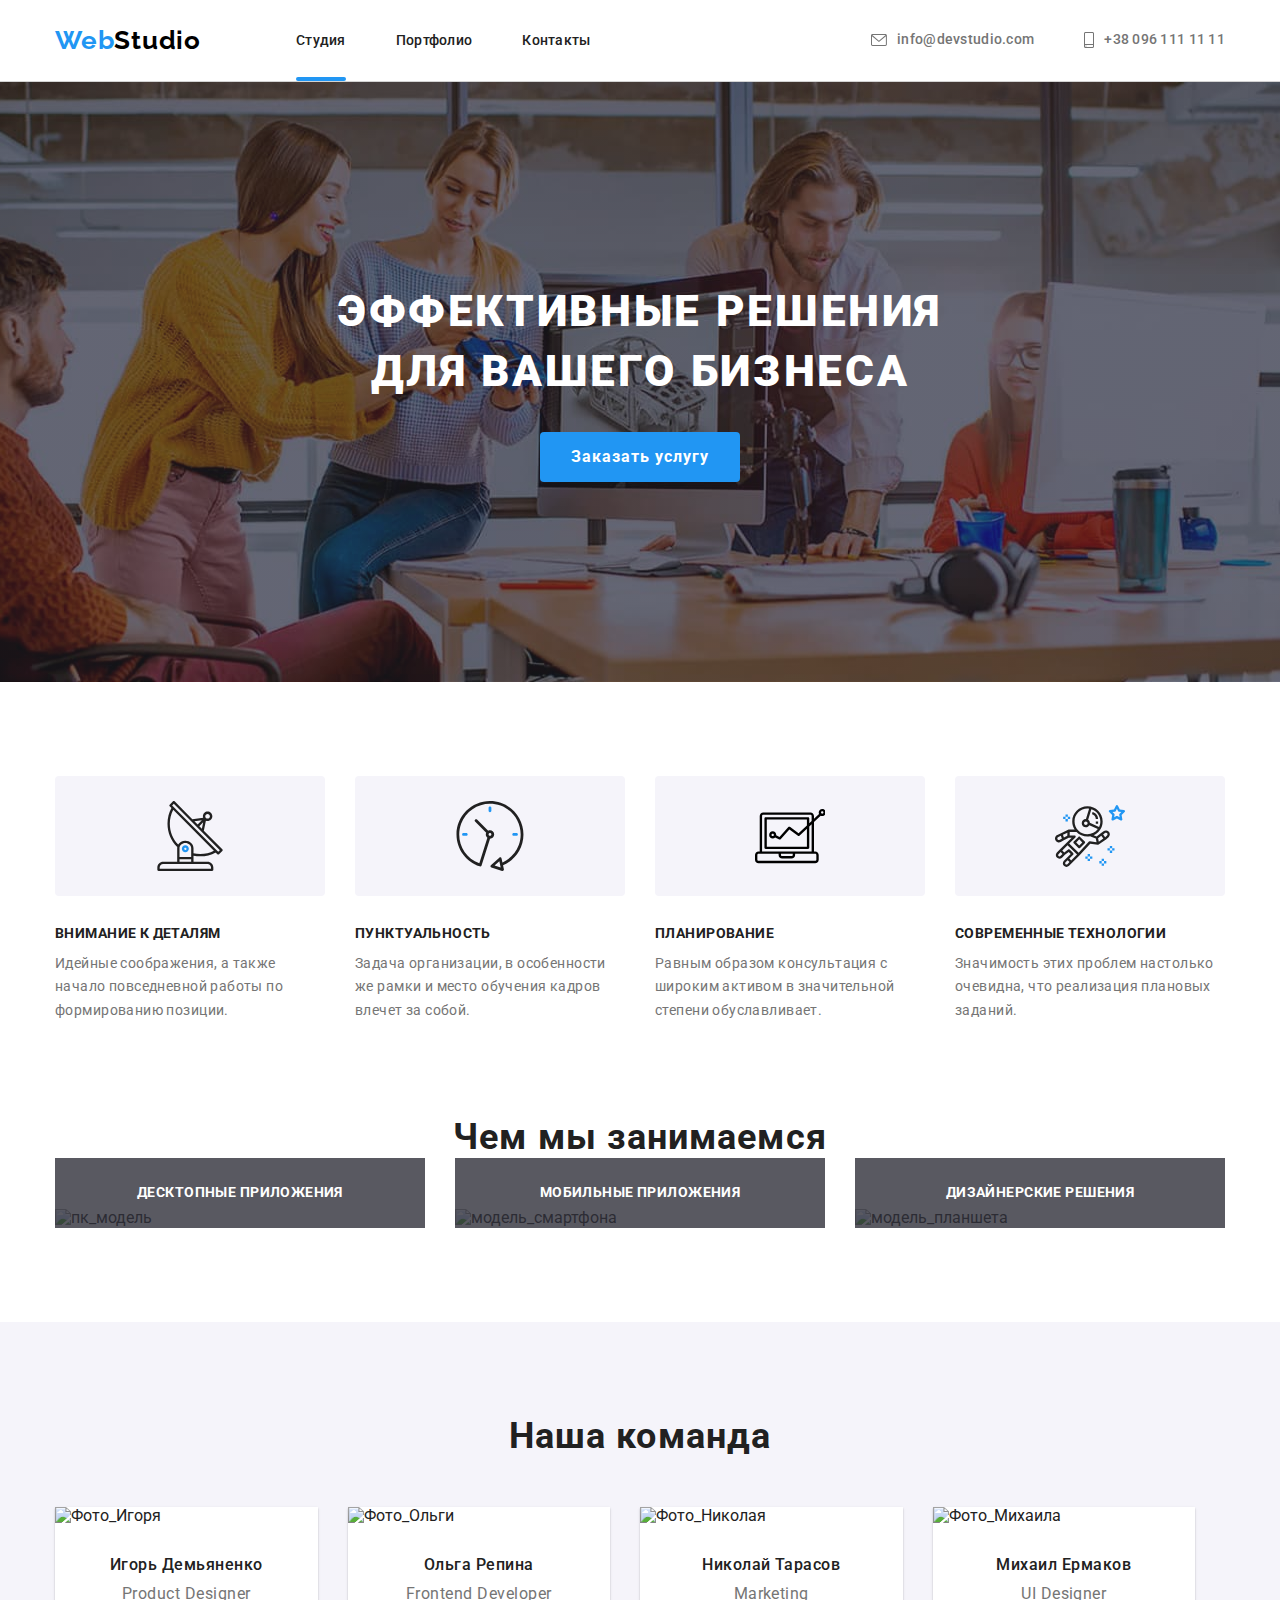
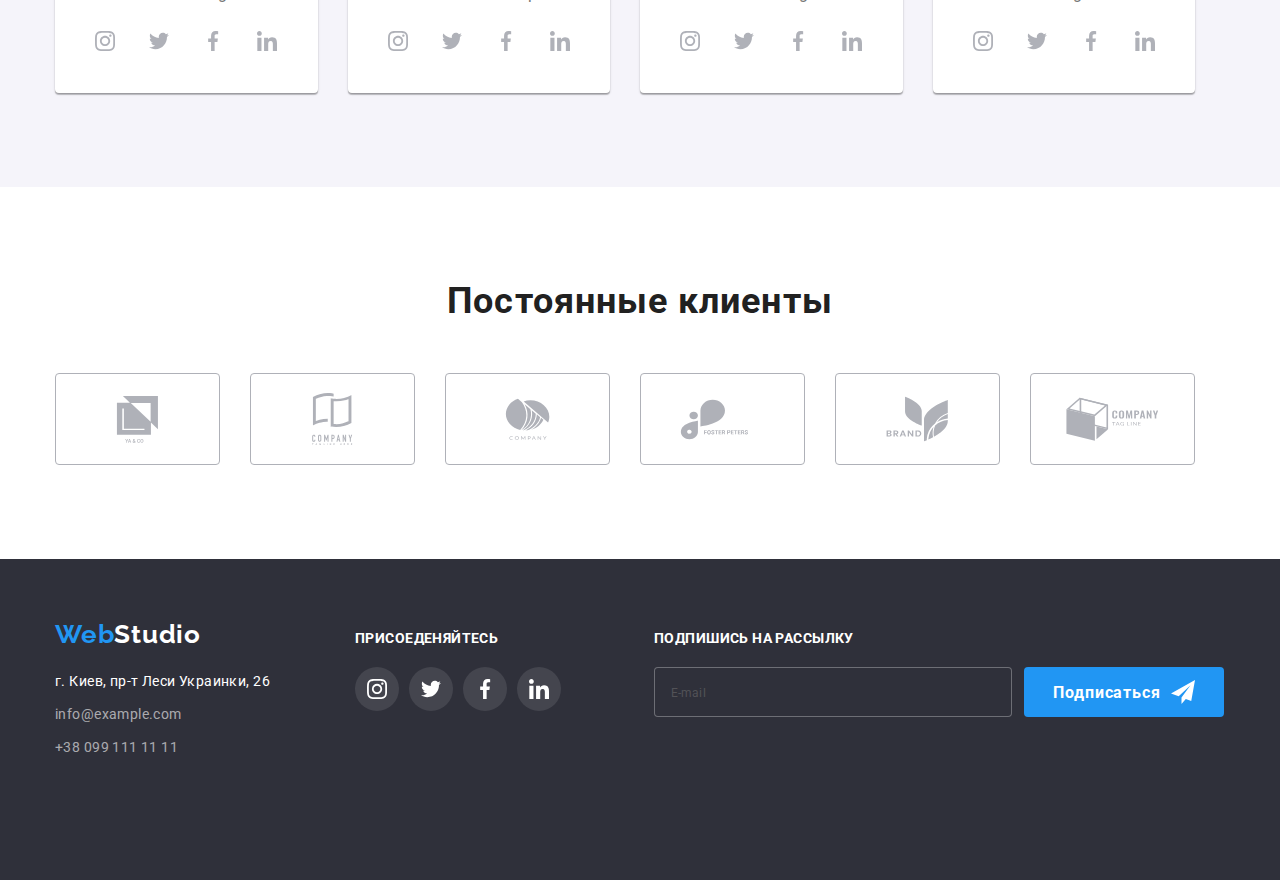
==== commit 12374c02: "menu" ====
--- a/index.html
+++ b/index.html
@@ -107,8 +107,8 @@
 				 <li class="header__society__item"><a href="#" class="header__society__link link">Facebook</a></li>
 				 <li class="header__society__item"><a href="#" class="header__society__link link">LinkedIn</a></li>
 			 </ul>
-			 <button class="modal-svg-link" type="button" data-menu-close>
-				<svg class="modal-close-link" width="11" height="11">
+			 <button class="menu__svg__link" type="button" data-menu-close>
+				<svg class="menu__close__link" width="18" height="18">
 				  <use href="./images/symbol-defs.svg#icon-xmark"></use>
 				</svg>
 			 </button>
--- a/css/main.min.css
+++ b/css/main.min.css
@@ -1,2 +1,2 @@
-:root{--contacts-color: #ffffff;--link-color: #2196f3;--primary-text-color: #212121;--secondary-text-color: #757575;--header-text-color: #757575;--header-text-color-link: #212121;--nav-text-color: #ffffff;--accent-color: #2196f3;--portfolio-text-color: #212121;--web-color: #2196f3;--studio-color: #000000;--footer-color: rgba(255, 255, 255, 0.6);--footer-background-color: #2f303a;--border-color: #ececec;--buttons-background-color: #f5f4fa;--section-background-color: #2f303a;--btn-spec-color: #0b8bf3;--img-background-color: #f5f4fa;--footer_link-color: rgba(255, 255, 255, 0.6);--background-overlay-background: rgba(33, 150, 243, 0.9)}.visually-hidden{position:absolute;white-space:nowrap;width:1px;height:1px;overflow:hidden;border:0;padding:0;clip:rect(0 0 0 0);clip-path:inset(50%);margin:-1px}*,::after,::before{box-sizing:border-box}html{-moz-tab-size:4;tab-size:4}html{line-height:1.15;-webkit-text-size-adjust:100%}body{margin:0}body{font-family:system-ui, -apple-system, "Segoe UI", Roboto, Helvetica, Arial, sans-serif, "Apple Color Emoji", "Segoe UI Emoji"}hr{height:0;color:inherit}abbr[title]{text-decoration:underline dotted}b,strong{font-weight:bolder}code,kbd,pre,samp{font-family:ui-monospace, SFMono-Regular, Consolas, "Liberation Mono", Menlo, monospace;font-size:1em}small{font-size:80%}sub,sup{font-size:75%;line-height:0;position:relative;vertical-align:baseline}sub{bottom:-0.25em}sup{top:-0.5em}table{text-indent:0;border-color:inherit}button,input,optgroup,select,textarea{font-family:inherit;font-size:100%;line-height:1.15;margin:0}button,select{text-transform:none}[type="button"],[type="reset"],[type="submit"],button{-webkit-appearance:button}::-moz-focus-inner{border-style:none;padding:0}:-moz-focusring{outline:1px dotted ButtonText}:-moz-ui-invalid{box-shadow:none}legend{padding:0}progress{vertical-align:baseline}::-webkit-inner-spin-button,::-webkit-outer-spin-button{height:auto}[type="search"]{-webkit-appearance:textfield;outline-offset:-2px}::-webkit-search-decoration{-webkit-appearance:none}::-webkit-file-upload-button{-webkit-appearance:button;font:inherit}summary{display:list-item}h1,h2,h3,h4,h5,h6,p{margin:0}ul{margin:0;padding:0;list-style:none}body{font-family:"Roboto", sans-serif;color:var(--primary-text-color)}img{display:block;max-width:100%;height:auto}.link{text-decoration:none}.container{width:100%;margin-left:auto;margin-right:auto;padding-left:15px;padding-right:15px}@media screen and (min-width: 480px){.container{width:480px}}@media screen and (min-width: 768px){.container{width:768px}}@media screen and (min-width: 1200px){.container{width:1200px}}.section{padding-top:60px;padding-bottom:60px}@media screen and (min-width: 1200px){.section{padding-top:94px;padding-bottom:94px}}.padding-zeero{padding:0px}@media screen and (min-width: 1200px){.padding-zeero{padding-top:0px;padding-bottom:94px}}.btn{transition:color 250ms cubic-bezier(0.4, 0, 0.2, 1)}.btn:hover,.btn:focus{fill:var(--accent-color);color:#2196f3;cursor:pointer}.portfolio-btn{padding:6px 20px;border:none;transition:box-shadow 250ms cubic-bezier(0.4, 0, 0.2, 1)}.portfolio-btn:hover,.portfolio-btn:focus{box-shadow:0px 4px 4px rgba(0,0,0,0.25)}.btn-main{background-color:var(--buttons-background-color);border-radius:4px;transition:color,box-shadow,background-color,250ms cubic-bezier(0.4, 0, 0.2, 1)}.btn-main:hover,.btn-main:focus{color:var(--nav-text-color);background-color:var(--link-color);cursor:pointer;box-shadow:0px 4px 4px rgba(0,0,0,0.25)}.btn-services{font-family:Roboto;font-size:16px;font-weight:700;line-height:1.87;letter-spacing:.06em;width:200px;height:50px;border-radius:4px;background-color:var(--accent-color);color:var(--nav-text-color);display:block;margin:0 auto;border:none;transition:background-color 250ms cubic-bezier(0.4, 0, 0.2, 1)}.btn-services:hover,.btn-services:focus{background-color:var(--btn-spec-color)}.social-list{display:flex;justify-content:center}.social-item{width:44px;height:44px}.social-item:not(:last-child){margin-right:10px}.svg-link{width:100%;height:100%;background-color:#ffffff;border-radius:50%;display:flex;align-items:center;justify-content:center;transition:background-color 250ms cubic-bezier(0.4, 0, 0.2, 1)}.svg-link:hover,.svg-link:focus{background-color:var(--accent-color)}.social-link{fill:#afb1b8;transition:fill 250ms cubic-bezier(0.4, 0, 0.2, 1)}.svg-link:hover .social-link,.svg-link:focus .social-link{fill:var(--nav-text-color)}.overlay{position:relative;overflow:hidden}.overlay-text{position:absolute;opacity:1;width:100%;height:100%;padding:63px 24px;display:flex;justify-content:center;align-items:center;color:var(--nav-text-color);background-color:var(--background-overlay-background);top:0;left:0;transition:transform 250ms cubic-bezier(0.4, 0, 0.2, 1);transform:translateY(101%);font-size:18px;font-weight:400;line-height:1.56;letter-spacing:.03em}.portfolio-style-list:hover .overlay-text{transform:translateY(0)}.label-btn{display:flex;justify-content:center;align-items:center;border-radius:4px;width:200px;height:50px;background-color:var(--web-color);font-size:16px;font-weight:700;line-height:1.87;letter-spacing:.06em;color:var(--nav-text-color);margin-left:10px;cursor:pointer;border:none}.label-btn-svg{margin-left:10px;fill:var(--nav-text-color)}.backdrop{position:fixed;top:0;left:0;width:100%;height:100%;background-color:rgba(0,0,0,0.2);opacity:1;transition:opacity 3s cubic-bezier(0.4, 0, 0.2, 1),visibility 3s cubic-bezier(0.4, 0, 0.2, 1)}.backdrop.is-hidden{visibility:hidden;opacity:0;pointer-events:none}.backdrop.is-hidden .modal{transform:translate(-50%, -50%) scale(0.5)}.modal{position:absolute;top:50%;left:50%;width:530px;padding:40px;min-height:580px;background-color:var(--contacts-color);transform:translate(-50%, -50%) scale(1);transition:transform 3s cubic-bezier(0.4, 0, 0.2, 1)}.modal-paragraph{text-align:center;margin-bottom:12px;font-size:20px;font-weight:700;line-height:1.15;letter-spacing:.03em;color:var(--primary-text-color)}.modal-label{font-size:12px;font-weight:400;line-height:1.16;letter-spacing:.01em;color:var(--secondary-text-color)}.modal-text{display:block;margin-top:10px;margin-bottom:4px}.modal-input-svg{position:relative}.svg-form{position:absolute;top:50%;transform:translateY(-50%);left:15px;transition:fill 250ms cubic-bezier(0.4, 0, 0.2, 1)}.modal-input{width:100%;height:40px;border:1px solid rgba(33,33,33,0.2);border-radius:4px;cursor:pointer;padding-left:42px;padding-top:12px;padding-bottom:12px;outline:none;transition:border-color 250ms cubic-bezier(0.4, 0, 0.2, 1)}.modal-input:hover,.modal-input:focus{border-color:var(--accent-color)}.modal-input:hover+.svg-form,.modal-input:focus+.svg-form{fill:var(--accent-color)}.header__modal{display:none;position:fixed;top:0;left:0;width:100vw;height:100vh;min-height:796px;background-color:var(--contacts-color)}.header__modal .container{padding-top:48px;padding-bottom:48px;padding-left:40px;padding-right:40px;position:relative}.is-open{display:block}.header__modal__item{font-size:40px;font-weight:500;line-height:1.74;letter-spacing:.02em}.header__modal__item:not(:last-child){margin-bottom:36px;height:48px}.header__modal__link{color:var(--primary-text-color)}.current__menu{color:var(--accent-color)}.header__modal__contacts{margin-bottom:64px}.header__modal__contacts__list{color:var(--primary-text-color)}.header__modal__contacts__list:not(:last-child){margin-bottom:36px}.header__modal__phone{color:var(--link-color);font-size:34px;font-weight:500;line-height:1.17;letter-spacing:.02em}.header__modal__emailadress{font-size:24px;font-weight:500;line-height:1.16;letter-spacing:.02em;color:var(--header-text-color)}.header__modal__society{display:flex}.header__society__item{display:flex}.header__society__link{font-size:18px;font-weight:500;line-height:1.22;letter-spacing:.02em;color:var(--link-color)}.header__mobile__menu{width:40px;height:40px;border:none;background-color:transparent;display:flex;align-items:center;justify-content:center;position:absolute;right:15px;cursor:pointer}@media screen and (min-width: 768px){.header__mobile__menu{display:none}}.textarea{resize:none;width:100%;height:120px;border:1px solid rgba(33,33,33,0.2);box-sizing:border-box;border-radius:4px;padding:12px 16px;margin-bottom:20px}::placeholder{font-family:Roboto;font-size:12px;font-weight:400;line-height:1.16;letter-spacing:.01em;font-style:normal;color:rgba(117,117,117,0.5)}.checkbox{font-size:14px;font-weight:0;line-height:1.71;letter-spacing:.01em;color:var(--secondary-text-color);display:flex;justify-content:center;align-items:center;margin-bottom:30px}.input-checkbox{position:absolute;-webkit-appearance:none}.input-checkbox:focus+.check-box,.input-checkbox:hover+.check-box{background-image:url(../images/hf-checkbox.svg)}.input-checkbox:checked+.check-box{background-color:var(--accent-color);background-image:url(../images/checked.svg)}.check-box{position:absolute;width:16px;height:15px;left:54px;background-image:url(../images/checkbox.svg);background-position:center;background-repeat:no-repeat}.span-modal{margin-left:7px}.checkbox-link{color:var(--web-color)}.modal-label-btn{display:block;margin:0 auto;width:200px;height:50px;background-color:var(--web-color);color:var(--nav-text-color);font-size:16px;font-weight:700;line-height:1.87;letter-spacing:.06em;box-shadow:0px 4px 4px rgba(0,0,0,0.15);border:none;border-radius:4px;cursor:pointer}.modal-close-link{transition:fill 250ms cubic-bezier(0.4, 0, 0.2, 1)}.modal-svg-link{position:absolute;width:33px;height:33px;border-radius:50%;border:1px solid rgba(0,0,0,0.1);background-color:var(--contacts-color);top:8px;right:8px}.modal-svg-link:hover .modal-close-link,.modal-svg-link:focus .modal-close-link{fill:var(--accent-color)}.header{padding:10px 0px;border-bottom:1px solid var(--border-color)}@media screen and (min-width: 1200px){.header{padding:25px 0px}}.header__container{display:flex;align-items:center}.header__logo{margin-right:95px}.web{font-family:Raleway;font-size:24px;font-weight:700;line-height:1.16;letter-spacing:.03em;color:var(--web-color)}@media screen and (min-width: 1200px){.web{font-size:26px;font-weight:700;line-height:1.19;letter-spacing:.03em}}.studio{font-family:Raleway;font-size:24px;font-weight:700;line-height:1.16;letter-spacing:.03em;color:var(--studio-color)}@media screen and (min-width: 1200px){.studio{font-size:26px;font-weight:700;line-height:1.19;letter-spacing:.03em}}.header__nav{display:flex}.header__list{display:none;position:relative;width:295px}@media screen and (min-width: 768px){.header__list{display:flex}}.header__item{position:relative}.header__item:not(:last-child){margin-right:50px}.current{color:var(--accent-color)}.current::after{content:" ";background-color:var(--accent-color);width:100%;height:4px;border-radius:2px;display:block;position:absolute;top:46px}.header__link{font-size:14px;font-weight:500;line-height:1.14;letter-spacing:.02em;color:var(--header-text-color-link)}.header__connect{display:flex;margin-left:auto}.header__contacts{display:none}@media screen and (min-width: 768px){.header__contacts{display:flex}}.header__contacts__list:not(:last-child){margin-right:50px}.header__adress{font-size:14px;font-weight:500;line-height:1.14;letter-spacing:.02em;color:var(--header-text-color)}.header__svg__link{width:100%;height:100%;display:flex;justify-content:center;align-items:center}.header__svg{fill:currentColor;display:flex;margin-right:10px}.heero-background{margin:0 auto;border-color:rgba(47,48,58,0.4);background-image:linear-gradient(rgba(47,48,58,0.4), rgba(47,48,58,0.4)),url(../images/mobhero-x1.jpg);background-repeat:no-repeat;background-size:cover;background-position:center}@media screen and (min-width: 768px){.heero-background{background-image:linear-gradient(rgba(47,48,58,0.4), rgba(47,48,58,0.4)),url(../images/tablethero-x1.jpg);background-repeat:no-repeat;background-size:cover;background-position:center}}@media screen and (min-width: 1200px){.heero-background{max-width:1600px;background-image:linear-gradient(rgba(47,48,58,0.4), rgba(47,48,58,0.4)),url(../images/desktophero-x1.jpg);background-repeat:no-repeat;background-size:cover;background-position:center}}.top-heero{background-color:var(--section-background-color);padding-top:118px;padding-bottom:118px}@media screen and (min-width: 1200px){.top-heero{padding-top:200px;padding-bottom:200px}}.solution{font-size:26px;font-weight:900;line-height:1.62;letter-spacing:.06em;color:var(--nav-text-color);width:100%;margin:0 auto;text-align:center;margin-bottom:30px}@media screen and (max-width: 1199px){.solution{width:360px}}@media screen and (min-width: 1200px){.solution{width:696px;font-size:44px;font-weight:900;line-height:1.36;letter-spacing:.06em}}.top-list{display:flex}.top-list-section{margin-bottom:-30px}@media screen and (min-width: 480px){.top-list-section{justify-content:center}}@media screen and (min-width: 768px){.top-list-section{display:flex;flex-wrap:wrap;margin-left:-30px}}.list-style-main{width:100%;margin-bottom:30px}@media screen and (min-width: 768px){.list-style-main{flex-basis:calc(100% / 2 - 30px);margin-left:30px}}@media screen and (min-width: 1200px){.list-style-main{flex-basis:calc(100% / 4 - 30px)}}.top-svg{width:100%;height:120px;display:flex;justify-content:center;align-items:center;background-color:var(--img-background-color);border-radius:4px;margin-bottom:30px}@media screen and (min-width: 768px){.top-svg{width:354px}}@media screen and (min-width: 1200px){.top-svg{width:270px}}.top__svg__icon{width:70px;height:70px}.list-main{font-size:14px;font-weight:700;line-height:1.14;letter-spacing:.03em;color:var(--primary-text-color);margin-bottom:10px;text-align:center}@media screen and (min-width: 768px){.list-main{text-align:left}}.p-main{font-size:14px;font-weight:400;line-height:1.71;letter-spacing:.03em;color:var(--secondary-text-color)}.duty__heading{display:none}@media screen and (min-width: 1200px){.duty__heading{display:block}}.duty-list{display:flex}.duty-img{position:relative}.duty-img:not(:last-child){margin-right:30px}.duty-text{display:flex;position:absolute;justify-content:center;align-items:center;font-size:14px;font-weight:700;line-height:1.14;letter-spacing:.03em;text-align:center;background:rgba(47,48,58,0.8);color:var(--nav-text-color);width:100%;height:70px;bottom:0px}.team-section{background-color:var(--img-background-color);margin:0 auto}.duty-team{text-align:center;margin-bottom:30px;font-size:28px;font-weight:700;line-height:1.17;letter-spacing:.03em;color:var(--primary-text-color)}@media screen and (min-width: 1200px){.duty-team{font-size:36px;font-weight:700;line-height:1.16;letter-spacing:.03em;margin-bottom:50px}}.duty-team-list{width:100%;margin-bottom:-30px}@media screen and (min-width: 768px){.duty-team-list{display:flex;flex-direction:row;flex-wrap:wrap;margin-left:-30px;justify-content:center}}.duty-style-list{width:100%;margin-bottom:30px;background-color:var(--nav-text-color);border-radius:0px 0px 4px 4px;box-shadow:0px 1px 3px rgba(0,0,0,0.12),0px 1px 1px rgba(0,0,0,0.14),0px 2px 1px rgba(0,0,0,0.2)}@media screen and (min-width: 768px){.duty-style-list{flex-basis:calc(100% / 2 - 30px);margin-left:30px}}@media screen and (min-width: 1200px){.duty-style-list{flex-basis:calc(100% / 4 - 30px)}}.team-name{padding:30px 0px;text-align:center}.names{margin-bottom:10px;font-size:16px;font-weight:500;line-height:1.18;letter-spacing:.03em;color:var(--primary-text-color)}.work{font-size:16px;font-weight:400;line-height:1.18;letter-spacing:.03em;color:var(--secondary-text-color);margin-bottom:16px}.client-list{width:100%;display:flex;flex-wrap:wrap;margin-bottom:-30px;margin-left:-30px}@media screen and (min-width: 768px){.client-list{flex-wrap:wrap}}@media screen and (min-width: 1200px){.client-list{flex-wrap:wrap}}.client-item{width:100%;height:92px;border-radius:4px;border:1px solid #afb1b8;background-position:center;background-repeat:no-repeat;background-size:106px 60px;transition:border-color 250ms cubic-bezier(0.4, 0, 0.2, 1);margin-bottom:30px}.client-item:hover,.client-item:focus{border-color:var(--accent-color)}@media screen and (min-width: 480px){.client-item{max-width:210px;flex-basis:calc(100% / 2 - 30px);margin-bottom:30px;margin-left:30px}}@media screen and (min-width: 768px){.client-item{flex-basis:calc(100% / 3 - 30px);max-width:226px}}@media screen and (min-width: 1200px){.client-item{flex-basis:calc(100% / 6 - 30px);max-width:170px}}.client-link{width:100%;fill:#afb1b8;transition:fill 250ms cubic-bezier(0.4, 0, 0.2, 1)}.client-link-svg{width:100%;height:100%;display:flex;align-items:center;justify-content:center;transition:background-color 250ms cubic-bezier(0.4, 0, 0.2, 1)}.client-link-svg:hover .client-link,.client-link-svg:focus .client-link{fill:var(--accent-color)}.portfolio-buttons-top{border-radius:4px;border-color:#f5f4fa;margin-bottom:50px;display:flex;text-align:center;justify-content:center}.portfolio-buttons{display:flex;flex-direction:row}.portfolio-buttons-items{display:flex;justify-content:space-evenly;flex-grow:1}.portfolio-buttons-items:not(:last-child){margin-right:8px}.portfolio-nav{font-size:16px;font-weight:500;line-height:1.62;letter-spacing:.03em;color:var(--header-text-color-link);font-family:Roboto}.portfolio-team-list{display:flex;flex-wrap:wrap;margin-left:-30px;margin-bottom:-30px}.portfolio-style-list{position:relative;width:100%;height:100%;display:flex;margin-bottom:30px;flex-basis:calc((100% - 90px) / 3);margin-left:30px}.portfolio-link{display:block;text-decoration:none;transition:box-shadow 250ms cubic-bezier(0.4, 0, 0.2, 1)}.portfolio-link:hover,.portfolio-link:focus{box-shadow:0px 1px 1px rgba(0,0,0,0.12),0px 4px 4px rgba(0,0,0,0.06),1px 4px 6px rgba(0,0,0,0.16)}.portfolio-img-description{border:1px solid #eeeeee;border-top:none;padding:20px 24px}.h3-text{font-size:18px;font-weight:700;line-height:2;letter-spacing:.06em;color:var(--primary-text-color);margin-bottom:4px}.description-text{font-size:16px;font-weight:400;line-height:1.87;letter-spacing:.03em;color:var(--secondary-text-color)}.footer{color:var(--footer-color);background-color:var(--footer-background-color);padding-top:60px;padding-bottom:60px}@media screen and (min-width: 1200px){.footer__container{display:flex;align-items:baseline}}@media screen and (min-width: 768px){.footer__tablet{display:flex;align-items:baseline}}@media screen and (min-width: 768px) and (max-width: 1199px){.footer__tablet{margin-bottom:60px;justify-content:space-around}}@media screen and (max-width: 767px){.footer_adress{margin-bottom:60px}}@media screen and (max-width: 1199px){.footer_adress{text-align:center}}@media screen and (min-width: 1200px){.footer_adress{min-width:230px;margin-right:70px}}.footer__logo{margin-bottom:20px}.studio__footer{font-family:Raleway;font-size:24px;font-weight:700;line-height:1.16;letter-spacing:.03em;color:var(--contacts-color)}@media screen and (min-width: 1200px){.studio__footer{font-size:26px;font-weight:700;line-height:1.19;letter-spacing:.03em}}.footer__contacts{margin-top:20px;margin-bottom:60px}.footer__item:not(:last-child){margin-bottom:9px}.footer__adress__text{font-family:Roboto;font-style:normal;font-size:14px;font-weight:400;line-height:1.71;letter-spacing:.03em;color:var(--contacts-color)}.footer_link{font-family:Roboto;font-style:normal;font-size:14px;font-weight:400;line-height:1.71;letter-spacing:.03em;color:var(--footer_link-color)}@media screen and (max-width: 767px){.footer__flex{margin-bottom:60px}}@media screen and (min-width: 1200px){.footer__flex{margin-right:93px}}.footer__flex__h3{color:var(--contacts-color);margin-bottom:20px;font-size:14px;font-weight:700;line-height:1.14;letter-spacing:.03em}@media screen and (max-width: 1199px){.footer__flex__h3{text-align:center}}.footer__flex__list{display:flex;justify-content:center}.footer__flex_item{width:44px;height:44px}.footer__flex_item:not(:last-child){margin-right:10px}.footer__flex__link{width:100%;height:100%;background-color:rgba(255,255,255,0.1);border-radius:50%;display:flex;align-items:center;justify-content:center;transition:background-color 250ms cubic-bezier(0.4, 0, 0.2, 1)}.footer__flex__link:hover,.footer__flex__link:focus{background-color:var(--accent-color)}.footer__flex__link__svg{fill:#ffffff;transition:fill 250ms cubic-bezier(0.4, 0, 0.2, 1)}.footer__flex__link:hover .footer__flex__link__svg,.footer__flex__link:focus .footer__flex__link__svg{fill:var(--nav-text-color)}.footer__email{display:flex;width:100%}@media screen and (max-width: 1199px){.footer__email{flex-direction:column;align-items:center;text-align:center}}@media screen and (min-width: 1200px){.footer__email{align-items:flex-end}}.footer__label{display:block}@media screen and (max-width: 1199px){.footer__label{width:100%;margin-bottom:20px}}.footer__span{display:block;margin-bottom:20px;font-size:14px;font-weight:700;line-height:1.14;letter-spacing:.03em;color:var(--contacts-color)}.input{display:block;min-height:50px;width:100%;margin:0 auto;padding:15px 16px;border:1px solid rgba(255,255,255,0.3);border-radius:4px;background-color:var(--footer-background-color);color:var(--contacts-color)}@media screen and (min-width: 480px){.input{width:450px}}@media screen and (min-width: 1200px){.input{width:358px;margin-right:12px}}.footer__btn{width:200px;height:50px;display:flex;align-items:center;justify-content:center;background-color:var(--web-color);color:var(--nav-text-color);cursor:pointer;border:none;border-radius:4px;font-size:16px;font-weight:700;line-height:1.87;letter-spacing:.06em}.footer__btn:hover,.footer__btn:focus{background-color:var(--btn-spec-color)}.footer__label__svg{margin-left:10px;fill:var(--nav-text-color)}
+:root{--contacts-color: #ffffff;--link-color: #2196f3;--primary-text-color: #212121;--secondary-text-color: #757575;--header-text-color: #757575;--header-text-color-link: #212121;--nav-text-color: #ffffff;--accent-color: #2196f3;--portfolio-text-color: #212121;--web-color: #2196f3;--studio-color: #000000;--footer-color: rgba(255, 255, 255, 0.6);--footer-background-color: #2f303a;--border-color: #ececec;--buttons-background-color: #f5f4fa;--section-background-color: #2f303a;--btn-spec-color: #0b8bf3;--img-background-color: #f5f4fa;--footer_link-color: rgba(255, 255, 255, 0.6);--background-overlay-background: rgba(33, 150, 243, 0.9);--border-color: rgba(33, 33, 33, 0.2)}.visually-hidden{position:absolute;white-space:nowrap;width:1px;height:1px;overflow:hidden;border:0;padding:0;clip:rect(0 0 0 0);clip-path:inset(50%);margin:-1px}*,::after,::before{box-sizing:border-box}html{-moz-tab-size:4;tab-size:4}html{line-height:1.15;-webkit-text-size-adjust:100%}body{margin:0}body{font-family:system-ui, -apple-system, "Segoe UI", Roboto, Helvetica, Arial, sans-serif, "Apple Color Emoji", "Segoe UI Emoji"}hr{height:0;color:inherit}abbr[title]{text-decoration:underline dotted}b,strong{font-weight:bolder}code,kbd,pre,samp{font-family:ui-monospace, SFMono-Regular, Consolas, "Liberation Mono", Menlo, monospace;font-size:1em}small{font-size:80%}sub,sup{font-size:75%;line-height:0;position:relative;vertical-align:baseline}sub{bottom:-0.25em}sup{top:-0.5em}table{text-indent:0;border-color:inherit}button,input,optgroup,select,textarea{font-family:inherit;font-size:100%;line-height:1.15;margin:0}button,select{text-transform:none}[type="button"],[type="reset"],[type="submit"],button{-webkit-appearance:button}::-moz-focus-inner{border-style:none;padding:0}:-moz-focusring{outline:1px dotted ButtonText}:-moz-ui-invalid{box-shadow:none}legend{padding:0}progress{vertical-align:baseline}::-webkit-inner-spin-button,::-webkit-outer-spin-button{height:auto}[type="search"]{-webkit-appearance:textfield;outline-offset:-2px}::-webkit-search-decoration{-webkit-appearance:none}::-webkit-file-upload-button{-webkit-appearance:button;font:inherit}summary{display:list-item}h1,h2,h3,h4,h5,h6,p{margin:0}ul{margin:0;padding:0;list-style:none}body{font-family:"Roboto", sans-serif;color:var(--primary-text-color)}img{display:block;max-width:100%;height:auto}.link{text-decoration:none}.container{width:100%;margin-left:auto;margin-right:auto;padding-left:15px;padding-right:15px}@media screen and (min-width: 480px){.container{width:480px}}@media screen and (min-width: 768px){.container{width:768px}}@media screen and (min-width: 1200px){.container{width:1200px}}.section{padding-top:60px;padding-bottom:60px}@media screen and (min-width: 1200px){.section{padding-top:94px;padding-bottom:94px}}.padding-zeero{padding:0px}@media screen and (min-width: 1200px){.padding-zeero{padding-top:0px;padding-bottom:94px}}.btn{transition:color 250ms cubic-bezier(0.4, 0, 0.2, 1)}.btn:hover,.btn:focus{fill:var(--accent-color);color:#2196f3;cursor:pointer}.portfolio-btn{padding:6px 20px;border:none;transition:box-shadow 250ms cubic-bezier(0.4, 0, 0.2, 1)}.portfolio-btn:hover,.portfolio-btn:focus{box-shadow:0px 4px 4px rgba(0,0,0,0.25)}.btn-main{background-color:var(--buttons-background-color);border-radius:4px;transition:color,box-shadow,background-color,250ms cubic-bezier(0.4, 0, 0.2, 1)}.btn-main:hover,.btn-main:focus{color:var(--nav-text-color);background-color:var(--link-color);cursor:pointer;box-shadow:0px 4px 4px rgba(0,0,0,0.25)}.btn-services{font-family:Roboto;font-size:16px;font-weight:700;line-height:1.87;letter-spacing:.06em;width:200px;height:50px;border-radius:4px;background-color:var(--accent-color);color:var(--nav-text-color);display:block;margin:0 auto;border:none;transition:background-color 250ms cubic-bezier(0.4, 0, 0.2, 1)}.btn-services:hover,.btn-services:focus{background-color:var(--btn-spec-color)}.social-list{display:flex;justify-content:center}.social-item{width:44px;height:44px}.social-item:not(:last-child){margin-right:10px}.svg-link{width:100%;height:100%;background-color:#ffffff;border-radius:50%;display:flex;align-items:center;justify-content:center;transition:background-color 250ms cubic-bezier(0.4, 0, 0.2, 1)}.svg-link:hover,.svg-link:focus{background-color:var(--accent-color)}.social-link{fill:#afb1b8;transition:fill 250ms cubic-bezier(0.4, 0, 0.2, 1)}.svg-link:hover .social-link,.svg-link:focus .social-link{fill:var(--nav-text-color)}.overlay{position:relative;overflow:hidden}.overlay-text{position:absolute;opacity:1;width:100%;height:100%;padding:63px 24px;display:flex;justify-content:center;align-items:center;color:var(--nav-text-color);background-color:var(--background-overlay-background);top:0;left:0;transition:transform 250ms cubic-bezier(0.4, 0, 0.2, 1);transform:translateY(101%);font-size:18px;font-weight:400;line-height:1.56;letter-spacing:.03em}.portfolio-style-list:hover .overlay-text{transform:translateY(0)}.label-btn{display:flex;justify-content:center;align-items:center;border-radius:4px;width:200px;height:50px;background-color:var(--web-color);font-size:16px;font-weight:700;line-height:1.87;letter-spacing:.06em;color:var(--nav-text-color);margin-left:10px;cursor:pointer;border:none}.label-btn-svg{margin-left:10px;fill:var(--nav-text-color)}.backdrop{position:fixed;top:0;left:0;width:100%;height:100%;background-color:rgba(0,0,0,0.2);opacity:1;transition:opacity 3s cubic-bezier(0.4, 0, 0.2, 1),visibility 3s cubic-bezier(0.4, 0, 0.2, 1)}.backdrop.is-hidden{visibility:hidden;opacity:0;pointer-events:none}.backdrop.is-hidden .modal{transform:translate(-50%, -50%) scale(0.5)}.modal{position:absolute;top:50%;left:50%;width:530px;padding:40px;min-height:580px;background-color:var(--contacts-color);transform:translate(-50%, -50%) scale(1);transition:transform 3s cubic-bezier(0.4, 0, 0.2, 1)}.modal-paragraph{text-align:center;margin-bottom:12px;font-size:20px;font-weight:700;line-height:1.15;letter-spacing:.03em;color:var(--primary-text-color)}.modal-label{font-size:12px;font-weight:400;line-height:1.16;letter-spacing:.01em;color:var(--secondary-text-color)}.modal-text{display:block;margin-top:10px;margin-bottom:4px}.modal-input-svg{position:relative}.svg-form{position:absolute;top:50%;transform:translateY(-50%);left:15px;transition:fill 250ms cubic-bezier(0.4, 0, 0.2, 1)}.modal-input{width:100%;height:40px;border:1px solid rgba(33,33,33,0.2);border-radius:4px;cursor:pointer;padding-left:42px;padding-top:12px;padding-bottom:12px;outline:none;transition:border-color 250ms cubic-bezier(0.4, 0, 0.2, 1)}.modal-input:hover,.modal-input:focus{border-color:var(--accent-color)}.modal-input:hover+.svg-form,.modal-input:focus+.svg-form{fill:var(--accent-color)}.header__modal{display:none;position:fixed;top:0;left:0;width:100vw;height:100vh;min-height:796px;background-color:var(--contacts-color)}.header__modal .container{padding-top:48px;padding-bottom:48px;padding-left:40px;padding-right:40px;position:relative}.is-open{display:block}.header__modal__item{font-size:40px;font-weight:500;line-height:1.74;letter-spacing:.02em}.header__modal__item:not(:last-child){margin-bottom:36px;height:48px}.header__modal__link{color:var(--primary-text-color)}.current__menu{color:var(--accent-color)}.header__modal__contacts{margin-bottom:64px}.header__modal__contacts__list{color:var(--primary-text-color)}.header__modal__contacts__list:not(:last-child){margin-bottom:36px}.header__modal__phone{color:var(--link-color);font-size:34px;font-weight:500;line-height:1.17;letter-spacing:.02em}.header__modal__emailadress{font-size:24px;font-weight:500;line-height:1.16;letter-spacing:.02em;color:var(--header-text-color)}.header__modal__society{display:flex}.header__society__item:not(:last-child){padding-right:10px;border-right:1px solid var(--border-color);margin-right:10px}.header__society__link{font-size:18px;font-weight:500;line-height:1.22;letter-spacing:.02em;color:var(--link-color)}.header__mobile__menu{width:40px;height:40px;border:none;background-color:transparent;display:flex;align-items:center;justify-content:center;position:absolute;right:15px;cursor:pointer}@media screen and (min-width: 768px){.header__mobile__menu{display:none}}.textarea{resize:none;width:100%;height:120px;border:1px solid rgba(33,33,33,0.2);box-sizing:border-box;border-radius:4px;padding:12px 16px;margin-bottom:20px}::placeholder{font-family:Roboto;font-size:12px;font-weight:400;line-height:1.16;letter-spacing:.01em;font-style:normal;color:rgba(117,117,117,0.5)}.checkbox{font-size:14px;font-weight:0;line-height:1.71;letter-spacing:.01em;color:var(--secondary-text-color);display:flex;justify-content:center;align-items:center;margin-bottom:30px}.input-checkbox{position:absolute;-webkit-appearance:none}.input-checkbox:focus+.check-box,.input-checkbox:hover+.check-box{background-image:url(../images/hf-checkbox.svg)}.input-checkbox:checked+.check-box{background-color:var(--accent-color);background-image:url(../images/checked.svg)}.check-box{position:absolute;width:16px;height:15px;left:54px;background-image:url(../images/checkbox.svg);background-position:center;background-repeat:no-repeat}.span-modal{margin-left:7px}.checkbox-link{color:var(--web-color)}.modal-label-btn{display:block;margin:0 auto;width:200px;height:50px;background-color:var(--web-color);color:var(--nav-text-color);font-size:16px;font-weight:700;line-height:1.87;letter-spacing:.06em;box-shadow:0px 4px 4px rgba(0,0,0,0.15);border:none;border-radius:4px;cursor:pointer}.modal-close-link{transition:fill 250ms cubic-bezier(0.4, 0, 0.2, 1)}.modal-svg-link{position:absolute;width:33px;height:33px;border-radius:50%;border:1px solid rgba(0,0,0,0.1);background-color:var(--contacts-color);top:8px;right:8px}.modal-svg-link:hover .modal-close-link,.modal-svg-link:focus .modal-close-link{fill:var(--accent-color)}.menu__svg__link{position:absolute;width:33px;height:33px;border:none;background-color:var(--contacts-color);top:21px;right:25px}.menu__svg__link:hover .menu__close__link,.menu__svg__link:focus .menu__close__link{fill:var(--accent-color)}.menu__close__link{transition:fill 250ms cubic-bezier(0.4, 0, 0.2, 1)}.header{padding:10px 0px;border-bottom:1px solid var(--border-color)}@media screen and (min-width: 1200px){.header{padding:25px 0px}}.header__container{display:flex;align-items:center}.header__logo{margin-right:95px}.web{font-family:Raleway;font-size:24px;font-weight:700;line-height:1.16;letter-spacing:.03em;color:var(--web-color)}@media screen and (min-width: 1200px){.web{font-size:26px;font-weight:700;line-height:1.19;letter-spacing:.03em}}.studio{font-family:Raleway;font-size:24px;font-weight:700;line-height:1.16;letter-spacing:.03em;color:var(--studio-color)}@media screen and (min-width: 1200px){.studio{font-size:26px;font-weight:700;line-height:1.19;letter-spacing:.03em}}.header__nav{display:flex}.header__list{display:none;position:relative;width:295px}@media screen and (min-width: 768px){.header__list{display:flex}}.header__item{position:relative}.header__item:not(:last-child){margin-right:50px}.current{color:var(--accent-color)}.current::after{content:" ";background-color:var(--accent-color);width:100%;height:4px;border-radius:2px;display:block;position:absolute;top:46px}.header__link{font-size:14px;font-weight:500;line-height:1.14;letter-spacing:.02em;color:var(--header-text-color-link)}.header__connect{display:flex;margin-left:auto}.header__contacts{display:none}@media screen and (min-width: 768px){.header__contacts{display:flex}}.header__contacts__list:not(:last-child){margin-right:50px}.header__adress{font-size:14px;font-weight:500;line-height:1.14;letter-spacing:.02em;color:var(--header-text-color)}.header__svg__link{width:100%;height:100%;display:flex;justify-content:center;align-items:center}.header__svg{fill:currentColor;display:flex;margin-right:10px}.heero-background{margin:0 auto;border-color:rgba(47,48,58,0.4);background-image:linear-gradient(rgba(47,48,58,0.4), rgba(47,48,58,0.4)),url(../images/mobhero-x1.jpg);background-repeat:no-repeat;background-size:cover;background-position:center}@media screen and (min-width: 768px){.heero-background{background-image:linear-gradient(rgba(47,48,58,0.4), rgba(47,48,58,0.4)),url(../images/tablethero-x1.jpg);background-repeat:no-repeat;background-size:cover;background-position:center}}@media screen and (min-width: 1200px){.heero-background{max-width:1600px;background-image:linear-gradient(rgba(47,48,58,0.4), rgba(47,48,58,0.4)),url(../images/desktophero-x1.jpg);background-repeat:no-repeat;background-size:cover;background-position:center}}.top-heero{background-color:var(--section-background-color);padding-top:118px;padding-bottom:118px}@media screen and (min-width: 1200px){.top-heero{padding-top:200px;padding-bottom:200px}}.solution{font-size:26px;font-weight:900;line-height:1.62;letter-spacing:.06em;color:var(--nav-text-color);width:100%;margin:0 auto;text-align:center;margin-bottom:30px}@media screen and (max-width: 1199px){.solution{width:360px}}@media screen and (min-width: 1200px){.solution{width:696px;font-size:44px;font-weight:900;line-height:1.36;letter-spacing:.06em}}.top-list{display:flex}.top-list-section{margin-bottom:-30px}@media screen and (min-width: 480px){.top-list-section{justify-content:center}}@media screen and (min-width: 768px){.top-list-section{display:flex;flex-wrap:wrap;margin-left:-30px}}.list-style-main{width:100%;margin-bottom:30px}@media screen and (min-width: 768px){.list-style-main{flex-basis:calc(100% / 2 - 30px);margin-left:30px}}@media screen and (min-width: 1200px){.list-style-main{flex-basis:calc(100% / 4 - 30px)}}.top-svg{width:100%;height:120px;display:flex;justify-content:center;align-items:center;background-color:var(--img-background-color);border-radius:4px;margin-bottom:30px}@media screen and (min-width: 768px){.top-svg{width:354px}}@media screen and (min-width: 1200px){.top-svg{width:270px}}.top__svg__icon{width:70px;height:70px}.list-main{font-size:14px;font-weight:700;line-height:1.14;letter-spacing:.03em;color:var(--primary-text-color);margin-bottom:10px;text-align:center}@media screen and (min-width: 768px){.list-main{text-align:left}}.p-main{font-size:14px;font-weight:400;line-height:1.71;letter-spacing:.03em;color:var(--secondary-text-color)}.duty__heading{display:none}@media screen and (min-width: 1200px){.duty__heading{display:block}}.duty-list{display:flex}.duty-img{position:relative}.duty-img:not(:last-child){margin-right:30px}.duty-text{display:flex;position:absolute;justify-content:center;align-items:center;font-size:14px;font-weight:700;line-height:1.14;letter-spacing:.03em;text-align:center;background:rgba(47,48,58,0.8);color:var(--nav-text-color);width:100%;height:70px;bottom:0px}.team-section{background-color:var(--img-background-color);margin:0 auto}.duty-team{text-align:center;margin-bottom:30px;font-size:28px;font-weight:700;line-height:1.17;letter-spacing:.03em;color:var(--primary-text-color)}@media screen and (min-width: 1200px){.duty-team{font-size:36px;font-weight:700;line-height:1.16;letter-spacing:.03em;margin-bottom:50px}}.duty-team-list{width:100%;margin-bottom:-30px}@media screen and (min-width: 768px){.duty-team-list{display:flex;flex-direction:row;flex-wrap:wrap;margin-left:-30px;justify-content:center}}.duty-style-list{width:100%;margin-bottom:30px;background-color:var(--nav-text-color);border-radius:0px 0px 4px 4px;box-shadow:0px 1px 3px rgba(0,0,0,0.12),0px 1px 1px rgba(0,0,0,0.14),0px 2px 1px rgba(0,0,0,0.2)}@media screen and (min-width: 768px){.duty-style-list{flex-basis:calc(100% / 2 - 30px);margin-left:30px}}@media screen and (min-width: 1200px){.duty-style-list{flex-basis:calc(100% / 4 - 30px)}}.team-name{padding:30px 0px;text-align:center}.names{margin-bottom:10px;font-size:16px;font-weight:500;line-height:1.18;letter-spacing:.03em;color:var(--primary-text-color)}.work{font-size:16px;font-weight:400;line-height:1.18;letter-spacing:.03em;color:var(--secondary-text-color);margin-bottom:16px}.client-list{width:100%;display:flex;flex-wrap:wrap;margin-bottom:-30px;margin-left:-30px}@media screen and (min-width: 768px){.client-list{flex-wrap:wrap}}@media screen and (min-width: 1200px){.client-list{flex-wrap:wrap}}.client-item{width:100%;height:92px;border-radius:4px;border:1px solid #afb1b8;background-position:center;background-repeat:no-repeat;background-size:106px 60px;transition:border-color 250ms cubic-bezier(0.4, 0, 0.2, 1);margin-bottom:30px}.client-item:hover,.client-item:focus{border-color:var(--accent-color)}@media screen and (min-width: 480px){.client-item{max-width:210px;flex-basis:calc(100% / 2 - 30px);margin-bottom:30px;margin-left:30px}}@media screen and (min-width: 768px){.client-item{flex-basis:calc(100% / 3 - 30px);max-width:226px}}@media screen and (min-width: 1200px){.client-item{flex-basis:calc(100% / 6 - 30px);max-width:170px}}.client-link{width:100%;fill:#afb1b8;transition:fill 250ms cubic-bezier(0.4, 0, 0.2, 1)}.client-link-svg{width:100%;height:100%;display:flex;align-items:center;justify-content:center;transition:background-color 250ms cubic-bezier(0.4, 0, 0.2, 1)}.client-link-svg:hover .client-link,.client-link-svg:focus .client-link{fill:var(--accent-color)}.portfolio-buttons-top{border-radius:4px;border-color:#f5f4fa;margin-bottom:50px;display:flex;text-align:center;justify-content:center}.portfolio-buttons{display:flex;flex-direction:row}.portfolio-buttons-items{display:flex;justify-content:space-evenly;flex-grow:1}.portfolio-buttons-items:not(:last-child){margin-right:8px}.portfolio-nav{font-size:16px;font-weight:500;line-height:1.62;letter-spacing:.03em;color:var(--header-text-color-link);font-family:Roboto}.portfolio-team-list{display:flex;flex-wrap:wrap;margin-left:-30px;margin-bottom:-30px}.portfolio-style-list{position:relative;width:100%;height:100%;display:flex;margin-bottom:30px;flex-basis:calc((100% - 90px) / 3);margin-left:30px}.portfolio-link{display:block;text-decoration:none;transition:box-shadow 250ms cubic-bezier(0.4, 0, 0.2, 1)}.portfolio-link:hover,.portfolio-link:focus{box-shadow:0px 1px 1px rgba(0,0,0,0.12),0px 4px 4px rgba(0,0,0,0.06),1px 4px 6px rgba(0,0,0,0.16)}.portfolio-img-description{border:1px solid #eeeeee;border-top:none;padding:20px 24px}.h3-text{font-size:18px;font-weight:700;line-height:2;letter-spacing:.06em;color:var(--primary-text-color);margin-bottom:4px}.description-text{font-size:16px;font-weight:400;line-height:1.87;letter-spacing:.03em;color:var(--secondary-text-color)}.footer{color:var(--footer-color);background-color:var(--footer-background-color);padding-top:60px;padding-bottom:60px}@media screen and (min-width: 1200px){.footer__container{display:flex;align-items:baseline}}@media screen and (min-width: 768px){.footer__tablet{display:flex;align-items:baseline}}@media screen and (min-width: 768px) and (max-width: 1199px){.footer__tablet{margin-bottom:60px;justify-content:space-around}}@media screen and (max-width: 767px){.footer_adress{margin-bottom:60px}}@media screen and (max-width: 1199px){.footer_adress{text-align:center}}@media screen and (min-width: 1200px){.footer_adress{min-width:230px;margin-right:70px}}.footer__logo{margin-bottom:20px}.studio__footer{font-family:Raleway;font-size:24px;font-weight:700;line-height:1.16;letter-spacing:.03em;color:var(--contacts-color)}@media screen and (min-width: 1200px){.studio__footer{font-size:26px;font-weight:700;line-height:1.19;letter-spacing:.03em}}.footer__contacts{margin-top:20px;margin-bottom:60px}.footer__item:not(:last-child){margin-bottom:9px}.footer__adress__text{font-family:Roboto;font-style:normal;font-size:14px;font-weight:400;line-height:1.71;letter-spacing:.03em;color:var(--contacts-color)}.footer_link{font-family:Roboto;font-style:normal;font-size:14px;font-weight:400;line-height:1.71;letter-spacing:.03em;color:var(--footer_link-color)}@media screen and (max-width: 767px){.footer__flex{margin-bottom:60px}}@media screen and (min-width: 1200px){.footer__flex{margin-right:93px}}.footer__flex__h3{color:var(--contacts-color);margin-bottom:20px;font-size:14px;font-weight:700;line-height:1.14;letter-spacing:.03em}@media screen and (max-width: 1199px){.footer__flex__h3{text-align:center}}.footer__flex__list{display:flex;justify-content:center}.footer__flex_item{width:44px;height:44px}.footer__flex_item:not(:last-child){margin-right:10px}.footer__flex__link{width:100%;height:100%;background-color:rgba(255,255,255,0.1);border-radius:50%;display:flex;align-items:center;justify-content:center;transition:background-color 250ms cubic-bezier(0.4, 0, 0.2, 1)}.footer__flex__link:hover,.footer__flex__link:focus{background-color:var(--accent-color)}.footer__flex__link__svg{fill:#ffffff;transition:fill 250ms cubic-bezier(0.4, 0, 0.2, 1)}.footer__flex__link:hover .footer__flex__link__svg,.footer__flex__link:focus .footer__flex__link__svg{fill:var(--nav-text-color)}.footer__email{display:flex;width:100%}@media screen and (max-width: 1199px){.footer__email{flex-direction:column;align-items:center;text-align:center}}@media screen and (min-width: 1200px){.footer__email{align-items:flex-end}}.footer__label{display:block}@media screen and (max-width: 1199px){.footer__label{width:100%;margin-bottom:20px}}.footer__span{display:block;margin-bottom:20px;font-size:14px;font-weight:700;line-height:1.14;letter-spacing:.03em;color:var(--contacts-color)}.input{display:block;min-height:50px;width:100%;margin:0 auto;padding:15px 16px;border:1px solid rgba(255,255,255,0.3);border-radius:4px;background-color:var(--footer-background-color);color:var(--contacts-color)}@media screen and (min-width: 480px){.input{width:450px}}@media screen and (min-width: 1200px){.input{width:358px;margin-right:12px}}.footer__btn{width:200px;height:50px;display:flex;align-items:center;justify-content:center;background-color:var(--web-color);color:var(--nav-text-color);cursor:pointer;border:none;border-radius:4px;font-size:16px;font-weight:700;line-height:1.87;letter-spacing:.06em}.footer__btn:hover,.footer__btn:focus{background-color:var(--btn-spec-color)}.footer__label__svg{margin-left:10px;fill:var(--nav-text-color)}
 /*# sourceMappingURL=main.min.css.map */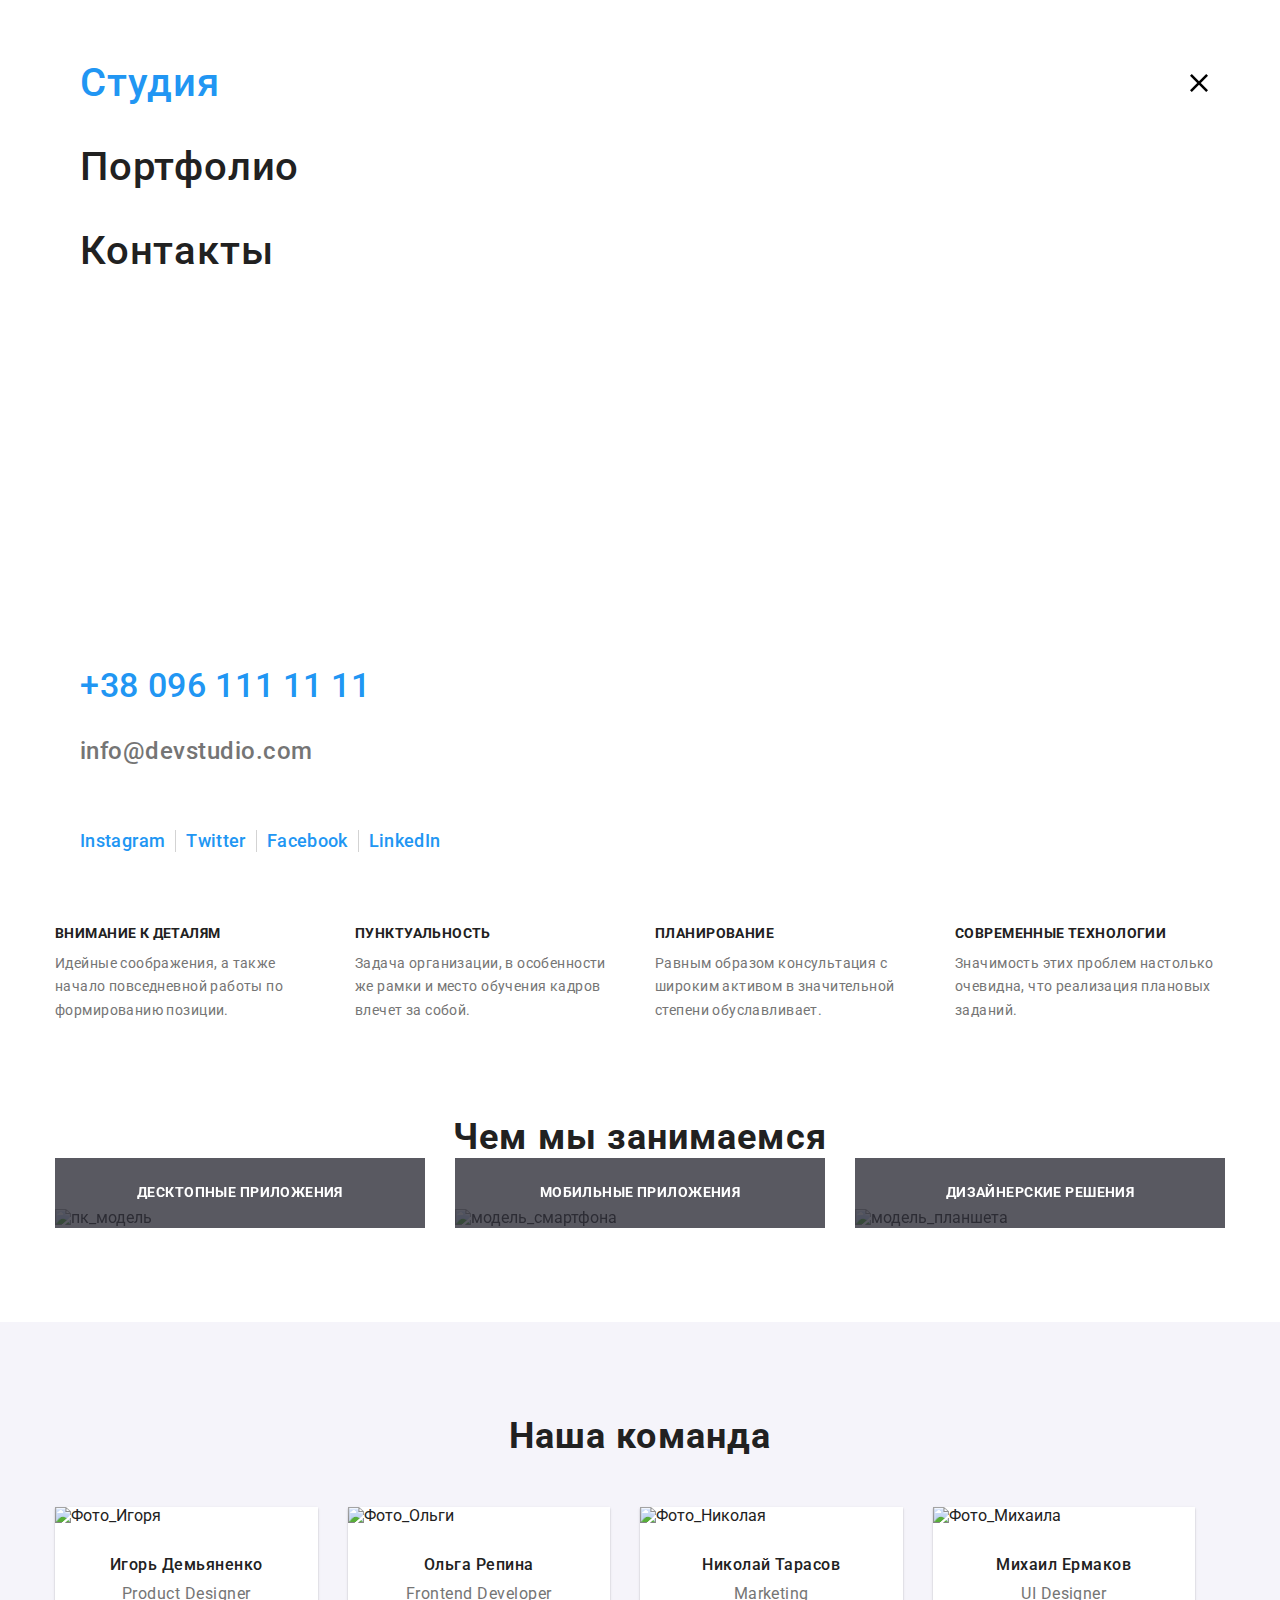
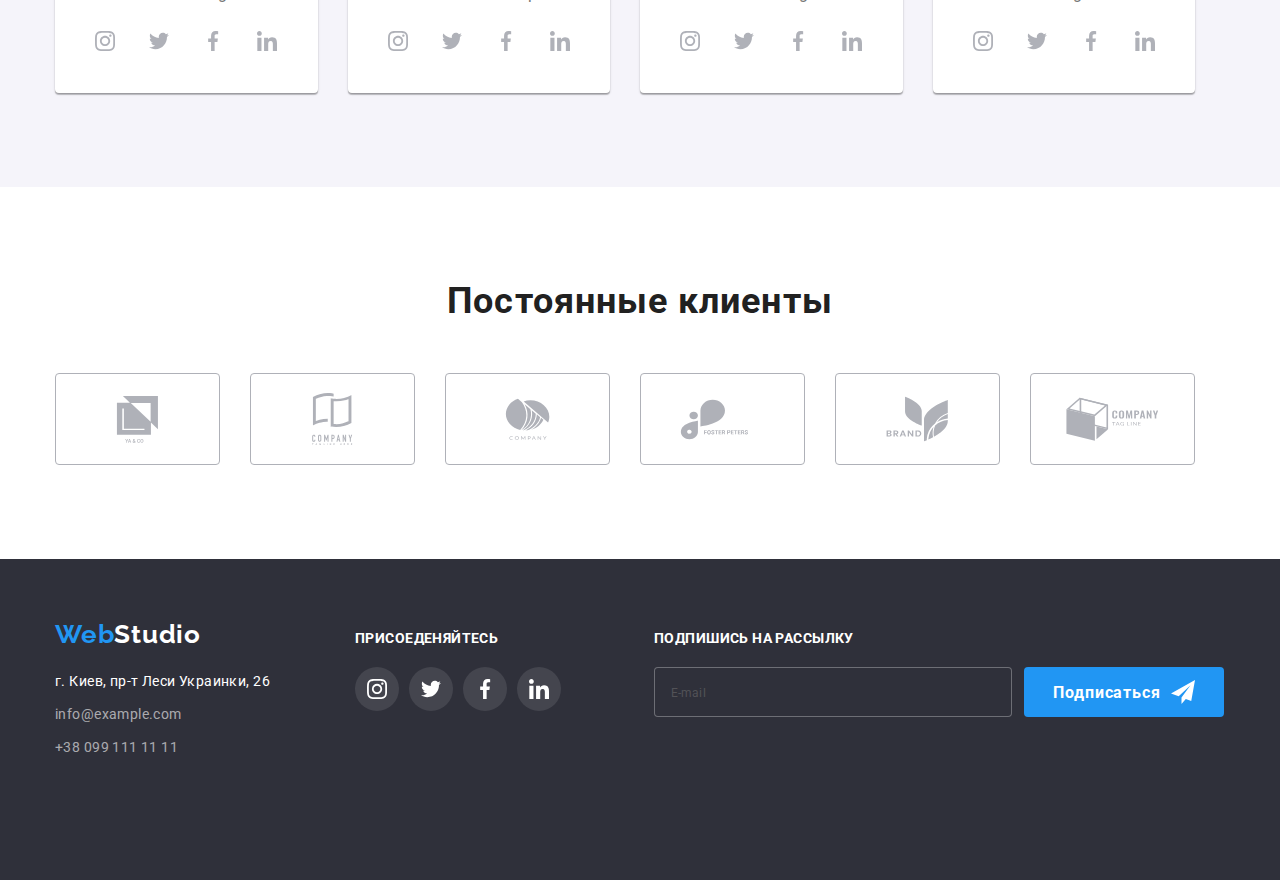
==== commit 5171f3f6: "menu" ====
--- a/index.html
+++ b/index.html
@@ -67,7 +67,7 @@
 			</svg>
 		 </button>
       </div>
-		<div class="header__modal backdrop is-open " data-menu>
+		<div class="header__modal  is-open" data-menu>
 			<div class="container">
 			<ul class="header__modal__list">
 				<li class="header__modal__item">
@@ -82,7 +82,8 @@
 					<a class="header__modal__link link btn" href="#">Контакты</a>
 				 </li>
 			 </ul>
-			 <ul class="header__modal__contacts">
+			 <div class="header__modal__bottom">
+				 <ul class="header__modal__contacts">
             <li class="header__modal__contacts__list">
               <a
                 class="header__modal__phone link  btn"
@@ -107,6 +108,7 @@
 				 <li class="header__society__item"><a href="#" class="header__society__link link">Facebook</a></li>
 				 <li class="header__society__item"><a href="#" class="header__society__link link">LinkedIn</a></li>
 			 </ul>
+			</div>
 			 <button class="menu__svg__link" type="button" data-menu-close>
 				<svg class="menu__close__link" width="18" height="18">
 				  <use href="./images/symbol-defs.svg#icon-xmark"></use>
--- a/css/main.min.css
+++ b/css/main.min.css
@@ -1,2 +1,2 @@
-:root{--contacts-color: #ffffff;--link-color: #2196f3;--primary-text-color: #212121;--secondary-text-color: #757575;--header-text-color: #757575;--header-text-color-link: #212121;--nav-text-color: #ffffff;--accent-color: #2196f3;--portfolio-text-color: #212121;--web-color: #2196f3;--studio-color: #000000;--footer-color: rgba(255, 255, 255, 0.6);--footer-background-color: #2f303a;--border-color: #ececec;--buttons-background-color: #f5f4fa;--section-background-color: #2f303a;--btn-spec-color: #0b8bf3;--img-background-color: #f5f4fa;--footer_link-color: rgba(255, 255, 255, 0.6);--background-overlay-background: rgba(33, 150, 243, 0.9);--border-color: rgba(33, 33, 33, 0.2)}.visually-hidden{position:absolute;white-space:nowrap;width:1px;height:1px;overflow:hidden;border:0;padding:0;clip:rect(0 0 0 0);clip-path:inset(50%);margin:-1px}*,::after,::before{box-sizing:border-box}html{-moz-tab-size:4;tab-size:4}html{line-height:1.15;-webkit-text-size-adjust:100%}body{margin:0}body{font-family:system-ui, -apple-system, "Segoe UI", Roboto, Helvetica, Arial, sans-serif, "Apple Color Emoji", "Segoe UI Emoji"}hr{height:0;color:inherit}abbr[title]{text-decoration:underline dotted}b,strong{font-weight:bolder}code,kbd,pre,samp{font-family:ui-monospace, SFMono-Regular, Consolas, "Liberation Mono", Menlo, monospace;font-size:1em}small{font-size:80%}sub,sup{font-size:75%;line-height:0;position:relative;vertical-align:baseline}sub{bottom:-0.25em}sup{top:-0.5em}table{text-indent:0;border-color:inherit}button,input,optgroup,select,textarea{font-family:inherit;font-size:100%;line-height:1.15;margin:0}button,select{text-transform:none}[type="button"],[type="reset"],[type="submit"],button{-webkit-appearance:button}::-moz-focus-inner{border-style:none;padding:0}:-moz-focusring{outline:1px dotted ButtonText}:-moz-ui-invalid{box-shadow:none}legend{padding:0}progress{vertical-align:baseline}::-webkit-inner-spin-button,::-webkit-outer-spin-button{height:auto}[type="search"]{-webkit-appearance:textfield;outline-offset:-2px}::-webkit-search-decoration{-webkit-appearance:none}::-webkit-file-upload-button{-webkit-appearance:button;font:inherit}summary{display:list-item}h1,h2,h3,h4,h5,h6,p{margin:0}ul{margin:0;padding:0;list-style:none}body{font-family:"Roboto", sans-serif;color:var(--primary-text-color)}img{display:block;max-width:100%;height:auto}.link{text-decoration:none}.container{width:100%;margin-left:auto;margin-right:auto;padding-left:15px;padding-right:15px}@media screen and (min-width: 480px){.container{width:480px}}@media screen and (min-width: 768px){.container{width:768px}}@media screen and (min-width: 1200px){.container{width:1200px}}.section{padding-top:60px;padding-bottom:60px}@media screen and (min-width: 1200px){.section{padding-top:94px;padding-bottom:94px}}.padding-zeero{padding:0px}@media screen and (min-width: 1200px){.padding-zeero{padding-top:0px;padding-bottom:94px}}.btn{transition:color 250ms cubic-bezier(0.4, 0, 0.2, 1)}.btn:hover,.btn:focus{fill:var(--accent-color);color:#2196f3;cursor:pointer}.portfolio-btn{padding:6px 20px;border:none;transition:box-shadow 250ms cubic-bezier(0.4, 0, 0.2, 1)}.portfolio-btn:hover,.portfolio-btn:focus{box-shadow:0px 4px 4px rgba(0,0,0,0.25)}.btn-main{background-color:var(--buttons-background-color);border-radius:4px;transition:color,box-shadow,background-color,250ms cubic-bezier(0.4, 0, 0.2, 1)}.btn-main:hover,.btn-main:focus{color:var(--nav-text-color);background-color:var(--link-color);cursor:pointer;box-shadow:0px 4px 4px rgba(0,0,0,0.25)}.btn-services{font-family:Roboto;font-size:16px;font-weight:700;line-height:1.87;letter-spacing:.06em;width:200px;height:50px;border-radius:4px;background-color:var(--accent-color);color:var(--nav-text-color);display:block;margin:0 auto;border:none;transition:background-color 250ms cubic-bezier(0.4, 0, 0.2, 1)}.btn-services:hover,.btn-services:focus{background-color:var(--btn-spec-color)}.social-list{display:flex;justify-content:center}.social-item{width:44px;height:44px}.social-item:not(:last-child){margin-right:10px}.svg-link{width:100%;height:100%;background-color:#ffffff;border-radius:50%;display:flex;align-items:center;justify-content:center;transition:background-color 250ms cubic-bezier(0.4, 0, 0.2, 1)}.svg-link:hover,.svg-link:focus{background-color:var(--accent-color)}.social-link{fill:#afb1b8;transition:fill 250ms cubic-bezier(0.4, 0, 0.2, 1)}.svg-link:hover .social-link,.svg-link:focus .social-link{fill:var(--nav-text-color)}.overlay{position:relative;overflow:hidden}.overlay-text{position:absolute;opacity:1;width:100%;height:100%;padding:63px 24px;display:flex;justify-content:center;align-items:center;color:var(--nav-text-color);background-color:var(--background-overlay-background);top:0;left:0;transition:transform 250ms cubic-bezier(0.4, 0, 0.2, 1);transform:translateY(101%);font-size:18px;font-weight:400;line-height:1.56;letter-spacing:.03em}.portfolio-style-list:hover .overlay-text{transform:translateY(0)}.label-btn{display:flex;justify-content:center;align-items:center;border-radius:4px;width:200px;height:50px;background-color:var(--web-color);font-size:16px;font-weight:700;line-height:1.87;letter-spacing:.06em;color:var(--nav-text-color);margin-left:10px;cursor:pointer;border:none}.label-btn-svg{margin-left:10px;fill:var(--nav-text-color)}.backdrop{position:fixed;top:0;left:0;width:100%;height:100%;background-color:rgba(0,0,0,0.2);opacity:1;transition:opacity 3s cubic-bezier(0.4, 0, 0.2, 1),visibility 3s cubic-bezier(0.4, 0, 0.2, 1)}.backdrop.is-hidden{visibility:hidden;opacity:0;pointer-events:none}.backdrop.is-hidden .modal{transform:translate(-50%, -50%) scale(0.5)}.modal{position:absolute;top:50%;left:50%;width:530px;padding:40px;min-height:580px;background-color:var(--contacts-color);transform:translate(-50%, -50%) scale(1);transition:transform 3s cubic-bezier(0.4, 0, 0.2, 1)}.modal-paragraph{text-align:center;margin-bottom:12px;font-size:20px;font-weight:700;line-height:1.15;letter-spacing:.03em;color:var(--primary-text-color)}.modal-label{font-size:12px;font-weight:400;line-height:1.16;letter-spacing:.01em;color:var(--secondary-text-color)}.modal-text{display:block;margin-top:10px;margin-bottom:4px}.modal-input-svg{position:relative}.svg-form{position:absolute;top:50%;transform:translateY(-50%);left:15px;transition:fill 250ms cubic-bezier(0.4, 0, 0.2, 1)}.modal-input{width:100%;height:40px;border:1px solid rgba(33,33,33,0.2);border-radius:4px;cursor:pointer;padding-left:42px;padding-top:12px;padding-bottom:12px;outline:none;transition:border-color 250ms cubic-bezier(0.4, 0, 0.2, 1)}.modal-input:hover,.modal-input:focus{border-color:var(--accent-color)}.modal-input:hover+.svg-form,.modal-input:focus+.svg-form{fill:var(--accent-color)}.header__modal{display:none;position:fixed;top:0;left:0;width:100vw;height:100vh;min-height:796px;background-color:var(--contacts-color)}.header__modal .container{padding-top:48px;padding-bottom:48px;padding-left:40px;padding-right:40px;position:relative}.is-open{display:block}.header__modal__item{font-size:40px;font-weight:500;line-height:1.74;letter-spacing:.02em}.header__modal__item:not(:last-child){margin-bottom:36px;height:48px}.header__modal__link{color:var(--primary-text-color)}.current__menu{color:var(--accent-color)}.header__modal__contacts{margin-bottom:64px}.header__modal__contacts__list{color:var(--primary-text-color)}.header__modal__contacts__list:not(:last-child){margin-bottom:36px}.header__modal__phone{color:var(--link-color);font-size:34px;font-weight:500;line-height:1.17;letter-spacing:.02em}.header__modal__emailadress{font-size:24px;font-weight:500;line-height:1.16;letter-spacing:.02em;color:var(--header-text-color)}.header__modal__society{display:flex}.header__society__item:not(:last-child){padding-right:10px;border-right:1px solid var(--border-color);margin-right:10px}.header__society__link{font-size:18px;font-weight:500;line-height:1.22;letter-spacing:.02em;color:var(--link-color)}.header__mobile__menu{width:40px;height:40px;border:none;background-color:transparent;display:flex;align-items:center;justify-content:center;position:absolute;right:15px;cursor:pointer}@media screen and (min-width: 768px){.header__mobile__menu{display:none}}.textarea{resize:none;width:100%;height:120px;border:1px solid rgba(33,33,33,0.2);box-sizing:border-box;border-radius:4px;padding:12px 16px;margin-bottom:20px}::placeholder{font-family:Roboto;font-size:12px;font-weight:400;line-height:1.16;letter-spacing:.01em;font-style:normal;color:rgba(117,117,117,0.5)}.checkbox{font-size:14px;font-weight:0;line-height:1.71;letter-spacing:.01em;color:var(--secondary-text-color);display:flex;justify-content:center;align-items:center;margin-bottom:30px}.input-checkbox{position:absolute;-webkit-appearance:none}.input-checkbox:focus+.check-box,.input-checkbox:hover+.check-box{background-image:url(../images/hf-checkbox.svg)}.input-checkbox:checked+.check-box{background-color:var(--accent-color);background-image:url(../images/checked.svg)}.check-box{position:absolute;width:16px;height:15px;left:54px;background-image:url(../images/checkbox.svg);background-position:center;background-repeat:no-repeat}.span-modal{margin-left:7px}.checkbox-link{color:var(--web-color)}.modal-label-btn{display:block;margin:0 auto;width:200px;height:50px;background-color:var(--web-color);color:var(--nav-text-color);font-size:16px;font-weight:700;line-height:1.87;letter-spacing:.06em;box-shadow:0px 4px 4px rgba(0,0,0,0.15);border:none;border-radius:4px;cursor:pointer}.modal-close-link{transition:fill 250ms cubic-bezier(0.4, 0, 0.2, 1)}.modal-svg-link{position:absolute;width:33px;height:33px;border-radius:50%;border:1px solid rgba(0,0,0,0.1);background-color:var(--contacts-color);top:8px;right:8px}.modal-svg-link:hover .modal-close-link,.modal-svg-link:focus .modal-close-link{fill:var(--accent-color)}.menu__svg__link{position:absolute;width:33px;height:33px;border:none;background-color:var(--contacts-color);top:21px;right:25px}.menu__svg__link:hover .menu__close__link,.menu__svg__link:focus .menu__close__link{fill:var(--accent-color)}.menu__close__link{transition:fill 250ms cubic-bezier(0.4, 0, 0.2, 1)}.header{padding:10px 0px;border-bottom:1px solid var(--border-color)}@media screen and (min-width: 1200px){.header{padding:25px 0px}}.header__container{display:flex;align-items:center}.header__logo{margin-right:95px}.web{font-family:Raleway;font-size:24px;font-weight:700;line-height:1.16;letter-spacing:.03em;color:var(--web-color)}@media screen and (min-width: 1200px){.web{font-size:26px;font-weight:700;line-height:1.19;letter-spacing:.03em}}.studio{font-family:Raleway;font-size:24px;font-weight:700;line-height:1.16;letter-spacing:.03em;color:var(--studio-color)}@media screen and (min-width: 1200px){.studio{font-size:26px;font-weight:700;line-height:1.19;letter-spacing:.03em}}.header__nav{display:flex}.header__list{display:none;position:relative;width:295px}@media screen and (min-width: 768px){.header__list{display:flex}}.header__item{position:relative}.header__item:not(:last-child){margin-right:50px}.current{color:var(--accent-color)}.current::after{content:" ";background-color:var(--accent-color);width:100%;height:4px;border-radius:2px;display:block;position:absolute;top:46px}.header__link{font-size:14px;font-weight:500;line-height:1.14;letter-spacing:.02em;color:var(--header-text-color-link)}.header__connect{display:flex;margin-left:auto}.header__contacts{display:none}@media screen and (min-width: 768px){.header__contacts{display:flex}}.header__contacts__list:not(:last-child){margin-right:50px}.header__adress{font-size:14px;font-weight:500;line-height:1.14;letter-spacing:.02em;color:var(--header-text-color)}.header__svg__link{width:100%;height:100%;display:flex;justify-content:center;align-items:center}.header__svg{fill:currentColor;display:flex;margin-right:10px}.heero-background{margin:0 auto;border-color:rgba(47,48,58,0.4);background-image:linear-gradient(rgba(47,48,58,0.4), rgba(47,48,58,0.4)),url(../images/mobhero-x1.jpg);background-repeat:no-repeat;background-size:cover;background-position:center}@media screen and (min-width: 768px){.heero-background{background-image:linear-gradient(rgba(47,48,58,0.4), rgba(47,48,58,0.4)),url(../images/tablethero-x1.jpg);background-repeat:no-repeat;background-size:cover;background-position:center}}@media screen and (min-width: 1200px){.heero-background{max-width:1600px;background-image:linear-gradient(rgba(47,48,58,0.4), rgba(47,48,58,0.4)),url(../images/desktophero-x1.jpg);background-repeat:no-repeat;background-size:cover;background-position:center}}.top-heero{background-color:var(--section-background-color);padding-top:118px;padding-bottom:118px}@media screen and (min-width: 1200px){.top-heero{padding-top:200px;padding-bottom:200px}}.solution{font-size:26px;font-weight:900;line-height:1.62;letter-spacing:.06em;color:var(--nav-text-color);width:100%;margin:0 auto;text-align:center;margin-bottom:30px}@media screen and (max-width: 1199px){.solution{width:360px}}@media screen and (min-width: 1200px){.solution{width:696px;font-size:44px;font-weight:900;line-height:1.36;letter-spacing:.06em}}.top-list{display:flex}.top-list-section{margin-bottom:-30px}@media screen and (min-width: 480px){.top-list-section{justify-content:center}}@media screen and (min-width: 768px){.top-list-section{display:flex;flex-wrap:wrap;margin-left:-30px}}.list-style-main{width:100%;margin-bottom:30px}@media screen and (min-width: 768px){.list-style-main{flex-basis:calc(100% / 2 - 30px);margin-left:30px}}@media screen and (min-width: 1200px){.list-style-main{flex-basis:calc(100% / 4 - 30px)}}.top-svg{width:100%;height:120px;display:flex;justify-content:center;align-items:center;background-color:var(--img-background-color);border-radius:4px;margin-bottom:30px}@media screen and (min-width: 768px){.top-svg{width:354px}}@media screen and (min-width: 1200px){.top-svg{width:270px}}.top__svg__icon{width:70px;height:70px}.list-main{font-size:14px;font-weight:700;line-height:1.14;letter-spacing:.03em;color:var(--primary-text-color);margin-bottom:10px;text-align:center}@media screen and (min-width: 768px){.list-main{text-align:left}}.p-main{font-size:14px;font-weight:400;line-height:1.71;letter-spacing:.03em;color:var(--secondary-text-color)}.duty__heading{display:none}@media screen and (min-width: 1200px){.duty__heading{display:block}}.duty-list{display:flex}.duty-img{position:relative}.duty-img:not(:last-child){margin-right:30px}.duty-text{display:flex;position:absolute;justify-content:center;align-items:center;font-size:14px;font-weight:700;line-height:1.14;letter-spacing:.03em;text-align:center;background:rgba(47,48,58,0.8);color:var(--nav-text-color);width:100%;height:70px;bottom:0px}.team-section{background-color:var(--img-background-color);margin:0 auto}.duty-team{text-align:center;margin-bottom:30px;font-size:28px;font-weight:700;line-height:1.17;letter-spacing:.03em;color:var(--primary-text-color)}@media screen and (min-width: 1200px){.duty-team{font-size:36px;font-weight:700;line-height:1.16;letter-spacing:.03em;margin-bottom:50px}}.duty-team-list{width:100%;margin-bottom:-30px}@media screen and (min-width: 768px){.duty-team-list{display:flex;flex-direction:row;flex-wrap:wrap;margin-left:-30px;justify-content:center}}.duty-style-list{width:100%;margin-bottom:30px;background-color:var(--nav-text-color);border-radius:0px 0px 4px 4px;box-shadow:0px 1px 3px rgba(0,0,0,0.12),0px 1px 1px rgba(0,0,0,0.14),0px 2px 1px rgba(0,0,0,0.2)}@media screen and (min-width: 768px){.duty-style-list{flex-basis:calc(100% / 2 - 30px);margin-left:30px}}@media screen and (min-width: 1200px){.duty-style-list{flex-basis:calc(100% / 4 - 30px)}}.team-name{padding:30px 0px;text-align:center}.names{margin-bottom:10px;font-size:16px;font-weight:500;line-height:1.18;letter-spacing:.03em;color:var(--primary-text-color)}.work{font-size:16px;font-weight:400;line-height:1.18;letter-spacing:.03em;color:var(--secondary-text-color);margin-bottom:16px}.client-list{width:100%;display:flex;flex-wrap:wrap;margin-bottom:-30px;margin-left:-30px}@media screen and (min-width: 768px){.client-list{flex-wrap:wrap}}@media screen and (min-width: 1200px){.client-list{flex-wrap:wrap}}.client-item{width:100%;height:92px;border-radius:4px;border:1px solid #afb1b8;background-position:center;background-repeat:no-repeat;background-size:106px 60px;transition:border-color 250ms cubic-bezier(0.4, 0, 0.2, 1);margin-bottom:30px}.client-item:hover,.client-item:focus{border-color:var(--accent-color)}@media screen and (min-width: 480px){.client-item{max-width:210px;flex-basis:calc(100% / 2 - 30px);margin-bottom:30px;margin-left:30px}}@media screen and (min-width: 768px){.client-item{flex-basis:calc(100% / 3 - 30px);max-width:226px}}@media screen and (min-width: 1200px){.client-item{flex-basis:calc(100% / 6 - 30px);max-width:170px}}.client-link{width:100%;fill:#afb1b8;transition:fill 250ms cubic-bezier(0.4, 0, 0.2, 1)}.client-link-svg{width:100%;height:100%;display:flex;align-items:center;justify-content:center;transition:background-color 250ms cubic-bezier(0.4, 0, 0.2, 1)}.client-link-svg:hover .client-link,.client-link-svg:focus .client-link{fill:var(--accent-color)}.portfolio-buttons-top{border-radius:4px;border-color:#f5f4fa;margin-bottom:50px;display:flex;text-align:center;justify-content:center}.portfolio-buttons{display:flex;flex-direction:row}.portfolio-buttons-items{display:flex;justify-content:space-evenly;flex-grow:1}.portfolio-buttons-items:not(:last-child){margin-right:8px}.portfolio-nav{font-size:16px;font-weight:500;line-height:1.62;letter-spacing:.03em;color:var(--header-text-color-link);font-family:Roboto}.portfolio-team-list{display:flex;flex-wrap:wrap;margin-left:-30px;margin-bottom:-30px}.portfolio-style-list{position:relative;width:100%;height:100%;display:flex;margin-bottom:30px;flex-basis:calc((100% - 90px) / 3);margin-left:30px}.portfolio-link{display:block;text-decoration:none;transition:box-shadow 250ms cubic-bezier(0.4, 0, 0.2, 1)}.portfolio-link:hover,.portfolio-link:focus{box-shadow:0px 1px 1px rgba(0,0,0,0.12),0px 4px 4px rgba(0,0,0,0.06),1px 4px 6px rgba(0,0,0,0.16)}.portfolio-img-description{border:1px solid #eeeeee;border-top:none;padding:20px 24px}.h3-text{font-size:18px;font-weight:700;line-height:2;letter-spacing:.06em;color:var(--primary-text-color);margin-bottom:4px}.description-text{font-size:16px;font-weight:400;line-height:1.87;letter-spacing:.03em;color:var(--secondary-text-color)}.footer{color:var(--footer-color);background-color:var(--footer-background-color);padding-top:60px;padding-bottom:60px}@media screen and (min-width: 1200px){.footer__container{display:flex;align-items:baseline}}@media screen and (min-width: 768px){.footer__tablet{display:flex;align-items:baseline}}@media screen and (min-width: 768px) and (max-width: 1199px){.footer__tablet{margin-bottom:60px;justify-content:space-around}}@media screen and (max-width: 767px){.footer_adress{margin-bottom:60px}}@media screen and (max-width: 1199px){.footer_adress{text-align:center}}@media screen and (min-width: 1200px){.footer_adress{min-width:230px;margin-right:70px}}.footer__logo{margin-bottom:20px}.studio__footer{font-family:Raleway;font-size:24px;font-weight:700;line-height:1.16;letter-spacing:.03em;color:var(--contacts-color)}@media screen and (min-width: 1200px){.studio__footer{font-size:26px;font-weight:700;line-height:1.19;letter-spacing:.03em}}.footer__contacts{margin-top:20px;margin-bottom:60px}.footer__item:not(:last-child){margin-bottom:9px}.footer__adress__text{font-family:Roboto;font-style:normal;font-size:14px;font-weight:400;line-height:1.71;letter-spacing:.03em;color:var(--contacts-color)}.footer_link{font-family:Roboto;font-style:normal;font-size:14px;font-weight:400;line-height:1.71;letter-spacing:.03em;color:var(--footer_link-color)}@media screen and (max-width: 767px){.footer__flex{margin-bottom:60px}}@media screen and (min-width: 1200px){.footer__flex{margin-right:93px}}.footer__flex__h3{color:var(--contacts-color);margin-bottom:20px;font-size:14px;font-weight:700;line-height:1.14;letter-spacing:.03em}@media screen and (max-width: 1199px){.footer__flex__h3{text-align:center}}.footer__flex__list{display:flex;justify-content:center}.footer__flex_item{width:44px;height:44px}.footer__flex_item:not(:last-child){margin-right:10px}.footer__flex__link{width:100%;height:100%;background-color:rgba(255,255,255,0.1);border-radius:50%;display:flex;align-items:center;justify-content:center;transition:background-color 250ms cubic-bezier(0.4, 0, 0.2, 1)}.footer__flex__link:hover,.footer__flex__link:focus{background-color:var(--accent-color)}.footer__flex__link__svg{fill:#ffffff;transition:fill 250ms cubic-bezier(0.4, 0, 0.2, 1)}.footer__flex__link:hover .footer__flex__link__svg,.footer__flex__link:focus .footer__flex__link__svg{fill:var(--nav-text-color)}.footer__email{display:flex;width:100%}@media screen and (max-width: 1199px){.footer__email{flex-direction:column;align-items:center;text-align:center}}@media screen and (min-width: 1200px){.footer__email{align-items:flex-end}}.footer__label{display:block}@media screen and (max-width: 1199px){.footer__label{width:100%;margin-bottom:20px}}.footer__span{display:block;margin-bottom:20px;font-size:14px;font-weight:700;line-height:1.14;letter-spacing:.03em;color:var(--contacts-color)}.input{display:block;min-height:50px;width:100%;margin:0 auto;padding:15px 16px;border:1px solid rgba(255,255,255,0.3);border-radius:4px;background-color:var(--footer-background-color);color:var(--contacts-color)}@media screen and (min-width: 480px){.input{width:450px}}@media screen and (min-width: 1200px){.input{width:358px;margin-right:12px}}.footer__btn{width:200px;height:50px;display:flex;align-items:center;justify-content:center;background-color:var(--web-color);color:var(--nav-text-color);cursor:pointer;border:none;border-radius:4px;font-size:16px;font-weight:700;line-height:1.87;letter-spacing:.06em}.footer__btn:hover,.footer__btn:focus{background-color:var(--btn-spec-color)}.footer__label__svg{margin-left:10px;fill:var(--nav-text-color)}
+:root{--contacts-color: #ffffff;--link-color: #2196f3;--primary-text-color: #212121;--secondary-text-color: #757575;--header-text-color: #757575;--header-text-color-link: #212121;--nav-text-color: #ffffff;--accent-color: #2196f3;--portfolio-text-color: #212121;--web-color: #2196f3;--studio-color: #000000;--footer-color: rgba(255, 255, 255, 0.6);--footer-background-color: #2f303a;--border-color: #ececec;--buttons-background-color: #f5f4fa;--section-background-color: #2f303a;--btn-spec-color: #0b8bf3;--img-background-color: #f5f4fa;--footer_link-color: rgba(255, 255, 255, 0.6);--background-overlay-background: rgba(33, 150, 243, 0.9);--border-color: rgba(33, 33, 33, 0.2)}.visually-hidden{position:absolute;white-space:nowrap;width:1px;height:1px;overflow:hidden;border:0;padding:0;clip:rect(0 0 0 0);clip-path:inset(50%);margin:-1px}*,::after,::before{box-sizing:border-box}html{-moz-tab-size:4;tab-size:4}html{line-height:1.15;-webkit-text-size-adjust:100%}body{margin:0}body{font-family:system-ui, -apple-system, "Segoe UI", Roboto, Helvetica, Arial, sans-serif, "Apple Color Emoji", "Segoe UI Emoji"}hr{height:0;color:inherit}abbr[title]{text-decoration:underline dotted}b,strong{font-weight:bolder}code,kbd,pre,samp{font-family:ui-monospace, SFMono-Regular, Consolas, "Liberation Mono", Menlo, monospace;font-size:1em}small{font-size:80%}sub,sup{font-size:75%;line-height:0;position:relative;vertical-align:baseline}sub{bottom:-0.25em}sup{top:-0.5em}table{text-indent:0;border-color:inherit}button,input,optgroup,select,textarea{font-family:inherit;font-size:100%;line-height:1.15;margin:0}button,select{text-transform:none}[type="button"],[type="reset"],[type="submit"],button{-webkit-appearance:button}::-moz-focus-inner{border-style:none;padding:0}:-moz-focusring{outline:1px dotted ButtonText}:-moz-ui-invalid{box-shadow:none}legend{padding:0}progress{vertical-align:baseline}::-webkit-inner-spin-button,::-webkit-outer-spin-button{height:auto}[type="search"]{-webkit-appearance:textfield;outline-offset:-2px}::-webkit-search-decoration{-webkit-appearance:none}::-webkit-file-upload-button{-webkit-appearance:button;font:inherit}summary{display:list-item}h1,h2,h3,h4,h5,h6,p{margin:0}ul{margin:0;padding:0;list-style:none}body{font-family:"Roboto", sans-serif;color:var(--primary-text-color)}img{display:block;max-width:100%;height:auto}.link{text-decoration:none}.container{width:100%;margin-left:auto;margin-right:auto;padding-left:15px;padding-right:15px}@media screen and (min-width: 480px){.container{width:480px}}@media screen and (min-width: 768px){.container{width:768px}}@media screen and (min-width: 1200px){.container{width:1200px}}.section{padding-top:60px;padding-bottom:60px}@media screen and (min-width: 1200px){.section{padding-top:94px;padding-bottom:94px}}.padding-zeero{padding:0px}@media screen and (min-width: 1200px){.padding-zeero{padding-top:0px;padding-bottom:94px}}.btn{transition:color 250ms cubic-bezier(0.4, 0, 0.2, 1)}.btn:hover,.btn:focus{fill:var(--accent-color);color:#2196f3;cursor:pointer}.portfolio-btn{padding:6px 20px;border:none;transition:box-shadow 250ms cubic-bezier(0.4, 0, 0.2, 1)}.portfolio-btn:hover,.portfolio-btn:focus{box-shadow:0px 4px 4px rgba(0,0,0,0.25)}.btn-main{background-color:var(--buttons-background-color);border-radius:4px;transition:color,box-shadow,background-color,250ms cubic-bezier(0.4, 0, 0.2, 1)}.btn-main:hover,.btn-main:focus{color:var(--nav-text-color);background-color:var(--link-color);cursor:pointer;box-shadow:0px 4px 4px rgba(0,0,0,0.25)}.btn-services{font-family:Roboto;font-size:16px;font-weight:700;line-height:1.87;letter-spacing:.06em;width:200px;height:50px;border-radius:4px;background-color:var(--accent-color);color:var(--nav-text-color);display:block;margin:0 auto;border:none;transition:background-color 250ms cubic-bezier(0.4, 0, 0.2, 1)}.btn-services:hover,.btn-services:focus{background-color:var(--btn-spec-color)}.social-list{display:flex;justify-content:center}.social-item{width:44px;height:44px}.social-item:not(:last-child){margin-right:10px}.svg-link{width:100%;height:100%;background-color:#ffffff;border-radius:50%;display:flex;align-items:center;justify-content:center;transition:background-color 250ms cubic-bezier(0.4, 0, 0.2, 1)}.svg-link:hover,.svg-link:focus{background-color:var(--accent-color)}.social-link{fill:#afb1b8;transition:fill 250ms cubic-bezier(0.4, 0, 0.2, 1)}.svg-link:hover .social-link,.svg-link:focus .social-link{fill:var(--nav-text-color)}.overlay{position:relative;overflow:hidden}.overlay-text{position:absolute;opacity:1;width:100%;height:100%;padding:63px 24px;display:flex;justify-content:center;align-items:center;color:var(--nav-text-color);background-color:var(--background-overlay-background);top:0;left:0;transition:transform 250ms cubic-bezier(0.4, 0, 0.2, 1);transform:translateY(101%);font-size:18px;font-weight:400;line-height:1.56;letter-spacing:.03em}.portfolio-style-list:hover .overlay-text{transform:translateY(0)}.label-btn{display:flex;justify-content:center;align-items:center;border-radius:4px;width:200px;height:50px;background-color:var(--web-color);font-size:16px;font-weight:700;line-height:1.87;letter-spacing:.06em;color:var(--nav-text-color);margin-left:10px;cursor:pointer;border:none}.label-btn-svg{margin-left:10px;fill:var(--nav-text-color)}.backdrop{position:fixed;top:0;left:0;width:100%;height:100%;background-color:rgba(0,0,0,0.2);opacity:1;transition:opacity 3s cubic-bezier(0.4, 0, 0.2, 1),visibility 3s cubic-bezier(0.4, 0, 0.2, 1)}.backdrop.is-hidden{visibility:hidden;opacity:0;pointer-events:none}.backdrop.is-hidden .modal{transform:translate(-50%, -50%) scale(0.5)}.modal{position:absolute;top:50%;left:50%;width:530px;padding:40px;min-height:580px;background-color:var(--contacts-color);transform:translate(-50%, -50%) scale(1);transition:transform 3s cubic-bezier(0.4, 0, 0.2, 1)}.modal-paragraph{text-align:center;margin-bottom:12px;font-size:20px;font-weight:700;line-height:1.15;letter-spacing:.03em;color:var(--primary-text-color)}.modal-label{font-size:12px;font-weight:400;line-height:1.16;letter-spacing:.01em;color:var(--secondary-text-color)}.modal-text{display:block;margin-top:10px;margin-bottom:4px}.modal-input-svg{position:relative}.svg-form{position:absolute;top:50%;transform:translateY(-50%);left:15px;transition:fill 250ms cubic-bezier(0.4, 0, 0.2, 1)}.modal-input{width:100%;height:40px;border:1px solid rgba(33,33,33,0.2);border-radius:4px;cursor:pointer;padding-left:42px;padding-top:12px;padding-bottom:12px;outline:none;transition:border-color 250ms cubic-bezier(0.4, 0, 0.2, 1)}.modal-input:hover,.modal-input:focus{border-color:var(--accent-color)}.modal-input:hover+.svg-form,.modal-input:focus+.svg-form{fill:var(--accent-color)}.header__modal{position:fixed;top:0;left:0;width:100vw;height:100vh;padding-top:48px;padding-bottom:48px;background-color:var(--contacts-color)}.header__modal.is-open{visibility:hidden;opacity:0;pointer-events:none}.header__modal .container{padding-left:40px;padding-right:40px;position:relative;display:flex;flex-direction:column;min-height:450px;height:100%}.header__modal__bottom{margin-top:auto}.header__modal__item{font-size:40px;font-weight:500;line-height:1.74;letter-spacing:.02em}.header__modal__item:not(:last-child){margin-bottom:36px;height:48px}.header__modal__link{color:var(--primary-text-color)}.current__menu{color:var(--accent-color)}.header__modal__contacts{margin-bottom:64px}.header__modal__contacts__list{color:var(--primary-text-color)}.header__modal__contacts__list:not(:last-child){margin-bottom:32px}.header__modal__phone{color:var(--link-color);font-size:34px;font-weight:500;line-height:1.17;letter-spacing:.02em}.header__modal__emailadress{font-size:24px;font-weight:500;line-height:1.16;letter-spacing:.02em;color:var(--header-text-color)}.header__modal__society{display:flex}.header__society__item:not(:last-child){padding-right:10px;border-right:1px solid var(--border-color);margin-right:10px}.header__society__link{font-size:18px;font-weight:500;line-height:1.22;letter-spacing:.02em;color:var(--link-color)}.header__mobile__menu{width:40px;height:40px;border:none;background-color:transparent;display:flex;align-items:center;justify-content:center;position:absolute;right:15px;cursor:pointer}@media screen and (min-width: 768px){.header__mobile__menu{display:none}}.textarea{resize:none;width:100%;height:120px;border:1px solid rgba(33,33,33,0.2);box-sizing:border-box;border-radius:4px;padding:12px 16px;margin-bottom:20px}::placeholder{font-family:Roboto;font-size:12px;font-weight:400;line-height:1.16;letter-spacing:.01em;font-style:normal;color:rgba(117,117,117,0.5)}.checkbox{font-size:14px;font-weight:0;line-height:1.71;letter-spacing:.01em;color:var(--secondary-text-color);display:flex;justify-content:center;align-items:center;margin-bottom:30px}.input-checkbox{position:absolute;-webkit-appearance:none}.input-checkbox:focus+.check-box,.input-checkbox:hover+.check-box{background-image:url(../images/hf-checkbox.svg)}.input-checkbox:checked+.check-box{background-color:var(--accent-color);background-image:url(../images/checked.svg)}.check-box{position:absolute;width:16px;height:15px;left:54px;background-image:url(../images/checkbox.svg);background-position:center;background-repeat:no-repeat}.span-modal{margin-left:7px}.checkbox-link{color:var(--web-color)}.modal-label-btn{display:block;margin:0 auto;width:200px;height:50px;background-color:var(--web-color);color:var(--nav-text-color);font-size:16px;font-weight:700;line-height:1.87;letter-spacing:.06em;box-shadow:0px 4px 4px rgba(0,0,0,0.15);border:none;border-radius:4px;cursor:pointer}.modal-close-link{transition:fill 250ms cubic-bezier(0.4, 0, 0.2, 1)}.modal-svg-link{position:absolute;width:33px;height:33px;border-radius:50%;border:1px solid rgba(0,0,0,0.1);background-color:var(--contacts-color);top:8px;right:8px}.modal-svg-link:hover .modal-close-link,.modal-svg-link:focus .modal-close-link{fill:var(--accent-color)}.menu__svg__link{position:absolute;width:33px;height:33px;border:none;background-color:var(--contacts-color);top:21px;right:25px}.menu__svg__link:hover .menu__close__link,.menu__svg__link:focus .menu__close__link{fill:var(--accent-color)}.menu__close__link{transition:fill 250ms cubic-bezier(0.4, 0, 0.2, 1)}.header{padding:10px 0px;border-bottom:1px solid var(--border-color)}@media screen and (min-width: 1200px){.header{padding:25px 0px}}.header__container{display:flex;align-items:center}.header__logo{margin-right:95px}.web{font-family:Raleway;font-size:24px;font-weight:700;line-height:1.16;letter-spacing:.03em;color:var(--web-color)}@media screen and (min-width: 1200px){.web{font-size:26px;font-weight:700;line-height:1.19;letter-spacing:.03em}}.studio{font-family:Raleway;font-size:24px;font-weight:700;line-height:1.16;letter-spacing:.03em;color:var(--studio-color)}@media screen and (min-width: 1200px){.studio{font-size:26px;font-weight:700;line-height:1.19;letter-spacing:.03em}}.header__nav{display:flex}.header__list{display:none;position:relative;width:295px}@media screen and (min-width: 768px){.header__list{display:flex}}.header__item{position:relative}.header__item:not(:last-child){margin-right:50px}.current{color:var(--accent-color)}.current::after{content:" ";background-color:var(--accent-color);width:100%;height:4px;border-radius:2px;display:block;position:absolute;top:46px}.header__link{font-size:14px;font-weight:500;line-height:1.14;letter-spacing:.02em;color:var(--header-text-color-link)}.header__connect{display:flex;margin-left:auto}.header__contacts{display:none}@media screen and (min-width: 768px){.header__contacts{display:flex}}.header__contacts__list:not(:last-child){margin-right:50px}.header__adress{font-size:14px;font-weight:500;line-height:1.14;letter-spacing:.02em;color:var(--header-text-color)}.header__svg__link{width:100%;height:100%;display:flex;justify-content:center;align-items:center}.header__svg{fill:currentColor;display:flex;margin-right:10px}.heero-background{margin:0 auto;border-color:rgba(47,48,58,0.4);background-image:linear-gradient(rgba(47,48,58,0.4), rgba(47,48,58,0.4)),url(../images/mobhero-x1.jpg);background-repeat:no-repeat;background-size:cover;background-position:center}@media screen and (min-width: 768px){.heero-background{background-image:linear-gradient(rgba(47,48,58,0.4), rgba(47,48,58,0.4)),url(../images/tablethero-x1.jpg);background-repeat:no-repeat;background-size:cover;background-position:center}}@media screen and (min-width: 1200px){.heero-background{max-width:1600px;background-image:linear-gradient(rgba(47,48,58,0.4), rgba(47,48,58,0.4)),url(../images/desktophero-x1.jpg);background-repeat:no-repeat;background-size:cover;background-position:center}}.top-heero{background-color:var(--section-background-color);padding-top:118px;padding-bottom:118px}@media screen and (min-width: 1200px){.top-heero{padding-top:200px;padding-bottom:200px}}.solution{font-size:26px;font-weight:900;line-height:1.62;letter-spacing:.06em;color:var(--nav-text-color);width:100%;margin:0 auto;text-align:center;margin-bottom:30px}@media screen and (max-width: 1199px){.solution{width:360px}}@media screen and (min-width: 1200px){.solution{width:696px;font-size:44px;font-weight:900;line-height:1.36;letter-spacing:.06em}}.top-list{display:flex}.top-list-section{margin-bottom:-30px}@media screen and (min-width: 480px){.top-list-section{justify-content:center}}@media screen and (min-width: 768px){.top-list-section{display:flex;flex-wrap:wrap;margin-left:-30px}}.list-style-main{width:100%;margin-bottom:30px}@media screen and (min-width: 768px){.list-style-main{flex-basis:calc(100% / 2 - 30px);margin-left:30px}}@media screen and (min-width: 1200px){.list-style-main{flex-basis:calc(100% / 4 - 30px)}}.top-svg{width:100%;height:120px;display:flex;justify-content:center;align-items:center;background-color:var(--img-background-color);border-radius:4px;margin-bottom:30px}@media screen and (min-width: 768px){.top-svg{width:354px}}@media screen and (min-width: 1200px){.top-svg{width:270px}}.top__svg__icon{width:70px;height:70px}.list-main{font-size:14px;font-weight:700;line-height:1.14;letter-spacing:.03em;color:var(--primary-text-color);margin-bottom:10px;text-align:center}@media screen and (min-width: 768px){.list-main{text-align:left}}.p-main{font-size:14px;font-weight:400;line-height:1.71;letter-spacing:.03em;color:var(--secondary-text-color)}.duty__heading{display:none}@media screen and (min-width: 1200px){.duty__heading{display:block}}.duty-list{display:flex}.duty-img{position:relative}.duty-img:not(:last-child){margin-right:30px}.duty-text{display:flex;position:absolute;justify-content:center;align-items:center;font-size:14px;font-weight:700;line-height:1.14;letter-spacing:.03em;text-align:center;background:rgba(47,48,58,0.8);color:var(--nav-text-color);width:100%;height:70px;bottom:0px}.team-section{background-color:var(--img-background-color);margin:0 auto}.duty-team{text-align:center;margin-bottom:30px;font-size:28px;font-weight:700;line-height:1.17;letter-spacing:.03em;color:var(--primary-text-color)}@media screen and (min-width: 1200px){.duty-team{font-size:36px;font-weight:700;line-height:1.16;letter-spacing:.03em;margin-bottom:50px}}.duty-team-list{width:100%;margin-bottom:-30px}@media screen and (min-width: 768px){.duty-team-list{display:flex;flex-direction:row;flex-wrap:wrap;margin-left:-30px;justify-content:center}}.duty-style-list{width:100%;margin-bottom:30px;background-color:var(--nav-text-color);border-radius:0px 0px 4px 4px;box-shadow:0px 1px 3px rgba(0,0,0,0.12),0px 1px 1px rgba(0,0,0,0.14),0px 2px 1px rgba(0,0,0,0.2)}@media screen and (min-width: 768px){.duty-style-list{flex-basis:calc(100% / 2 - 30px);margin-left:30px}}@media screen and (min-width: 1200px){.duty-style-list{flex-basis:calc(100% / 4 - 30px)}}.team-name{padding:30px 0px;text-align:center}.names{margin-bottom:10px;font-size:16px;font-weight:500;line-height:1.18;letter-spacing:.03em;color:var(--primary-text-color)}.work{font-size:16px;font-weight:400;line-height:1.18;letter-spacing:.03em;color:var(--secondary-text-color);margin-bottom:16px}.client-list{width:100%;display:flex;flex-wrap:wrap;margin-bottom:-30px;margin-left:-30px}@media screen and (min-width: 768px){.client-list{flex-wrap:wrap}}@media screen and (min-width: 1200px){.client-list{flex-wrap:wrap}}.client-item{width:100%;height:92px;border-radius:4px;border:1px solid #afb1b8;background-position:center;background-repeat:no-repeat;background-size:106px 60px;transition:border-color 250ms cubic-bezier(0.4, 0, 0.2, 1);margin-bottom:30px}.client-item:hover,.client-item:focus{border-color:var(--accent-color)}@media screen and (min-width: 480px){.client-item{max-width:210px;flex-basis:calc(100% / 2 - 30px);margin-bottom:30px;margin-left:30px}}@media screen and (min-width: 768px){.client-item{flex-basis:calc(100% / 3 - 30px);max-width:226px}}@media screen and (min-width: 1200px){.client-item{flex-basis:calc(100% / 6 - 30px);max-width:170px}}.client-link{width:100%;fill:#afb1b8;transition:fill 250ms cubic-bezier(0.4, 0, 0.2, 1)}.client-link-svg{width:100%;height:100%;display:flex;align-items:center;justify-content:center;transition:background-color 250ms cubic-bezier(0.4, 0, 0.2, 1)}.client-link-svg:hover .client-link,.client-link-svg:focus .client-link{fill:var(--accent-color)}.portfolio-buttons-top{border-radius:4px;border-color:#f5f4fa;margin-bottom:50px;display:flex;text-align:center;justify-content:center}.portfolio-buttons{display:flex;flex-direction:row}.portfolio-buttons-items{display:flex;justify-content:space-evenly;flex-grow:1}.portfolio-buttons-items:not(:last-child){margin-right:8px}.portfolio-nav{font-size:16px;font-weight:500;line-height:1.62;letter-spacing:.03em;color:var(--header-text-color-link);font-family:Roboto}.portfolio-team-list{display:flex;flex-wrap:wrap;margin-left:-30px;margin-bottom:-30px}.portfolio-style-list{position:relative;width:100%;height:100%;display:flex;margin-bottom:30px;flex-basis:calc((100% - 90px) / 3);margin-left:30px}.portfolio-link{display:block;text-decoration:none;transition:box-shadow 250ms cubic-bezier(0.4, 0, 0.2, 1)}.portfolio-link:hover,.portfolio-link:focus{box-shadow:0px 1px 1px rgba(0,0,0,0.12),0px 4px 4px rgba(0,0,0,0.06),1px 4px 6px rgba(0,0,0,0.16)}.portfolio-img-description{border:1px solid #eeeeee;border-top:none;padding:20px 24px}.h3-text{font-size:18px;font-weight:700;line-height:2;letter-spacing:.06em;color:var(--primary-text-color);margin-bottom:4px}.description-text{font-size:16px;font-weight:400;line-height:1.87;letter-spacing:.03em;color:var(--secondary-text-color)}.footer{color:var(--footer-color);background-color:var(--footer-background-color);padding-top:60px;padding-bottom:60px}@media screen and (min-width: 1200px){.footer__container{display:flex;align-items:baseline}}@media screen and (min-width: 768px){.footer__tablet{display:flex;align-items:baseline}}@media screen and (min-width: 768px) and (max-width: 1199px){.footer__tablet{margin-bottom:60px;justify-content:space-around}}@media screen and (max-width: 767px){.footer_adress{margin-bottom:60px}}@media screen and (max-width: 1199px){.footer_adress{text-align:center}}@media screen and (min-width: 1200px){.footer_adress{min-width:230px;margin-right:70px}}.footer__logo{margin-bottom:20px}.studio__footer{font-family:Raleway;font-size:24px;font-weight:700;line-height:1.16;letter-spacing:.03em;color:var(--contacts-color)}@media screen and (min-width: 1200px){.studio__footer{font-size:26px;font-weight:700;line-height:1.19;letter-spacing:.03em}}.footer__contacts{margin-top:20px;margin-bottom:60px}.footer__item:not(:last-child){margin-bottom:9px}.footer__adress__text{font-family:Roboto;font-style:normal;font-size:14px;font-weight:400;line-height:1.71;letter-spacing:.03em;color:var(--contacts-color)}.footer_link{font-family:Roboto;font-style:normal;font-size:14px;font-weight:400;line-height:1.71;letter-spacing:.03em;color:var(--footer_link-color)}@media screen and (max-width: 767px){.footer__flex{margin-bottom:60px}}@media screen and (min-width: 1200px){.footer__flex{margin-right:93px}}.footer__flex__h3{color:var(--contacts-color);margin-bottom:20px;font-size:14px;font-weight:700;line-height:1.14;letter-spacing:.03em}@media screen and (max-width: 1199px){.footer__flex__h3{text-align:center}}.footer__flex__list{display:flex;justify-content:center}.footer__flex_item{width:44px;height:44px}.footer__flex_item:not(:last-child){margin-right:10px}.footer__flex__link{width:100%;height:100%;background-color:rgba(255,255,255,0.1);border-radius:50%;display:flex;align-items:center;justify-content:center;transition:background-color 250ms cubic-bezier(0.4, 0, 0.2, 1)}.footer__flex__link:hover,.footer__flex__link:focus{background-color:var(--accent-color)}.footer__flex__link__svg{fill:#ffffff;transition:fill 250ms cubic-bezier(0.4, 0, 0.2, 1)}.footer__flex__link:hover .footer__flex__link__svg,.footer__flex__link:focus .footer__flex__link__svg{fill:var(--nav-text-color)}.footer__email{display:flex;width:100%}@media screen and (max-width: 1199px){.footer__email{flex-direction:column;align-items:center;text-align:center}}@media screen and (min-width: 1200px){.footer__email{align-items:flex-end}}.footer__label{display:block}@media screen and (max-width: 1199px){.footer__label{width:100%;margin-bottom:20px}}.footer__span{display:block;margin-bottom:20px;font-size:14px;font-weight:700;line-height:1.14;letter-spacing:.03em;color:var(--contacts-color)}.input{display:block;min-height:50px;width:100%;margin:0 auto;padding:15px 16px;border:1px solid rgba(255,255,255,0.3);border-radius:4px;background-color:var(--footer-background-color);color:var(--contacts-color)}@media screen and (min-width: 480px){.input{width:450px}}@media screen and (min-width: 1200px){.input{width:358px;margin-right:12px}}.footer__btn{width:200px;height:50px;display:flex;align-items:center;justify-content:center;background-color:var(--web-color);color:var(--nav-text-color);cursor:pointer;border:none;border-radius:4px;font-size:16px;font-weight:700;line-height:1.87;letter-spacing:.06em}.footer__btn:hover,.footer__btn:focus{background-color:var(--btn-spec-color)}.footer__label__svg{margin-left:10px;fill:var(--nav-text-color)}
 /*# sourceMappingURL=main.min.css.map */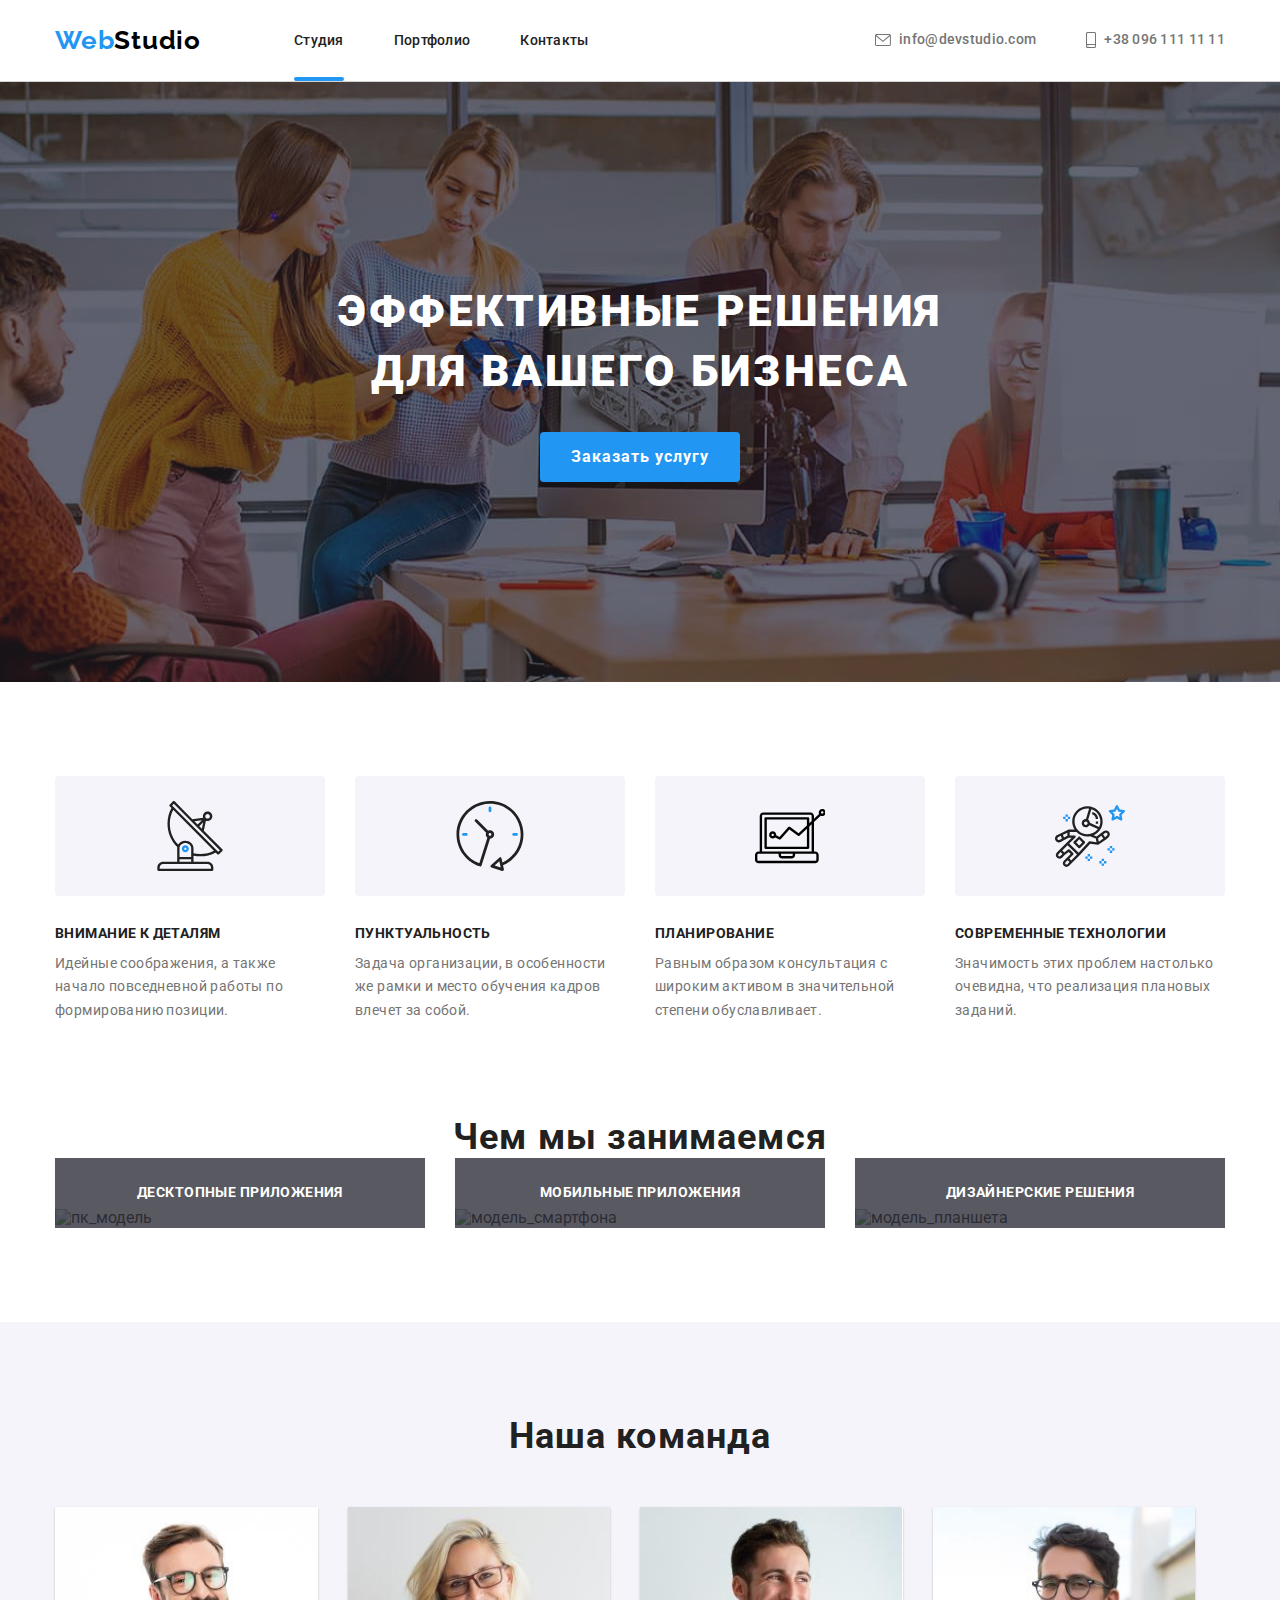
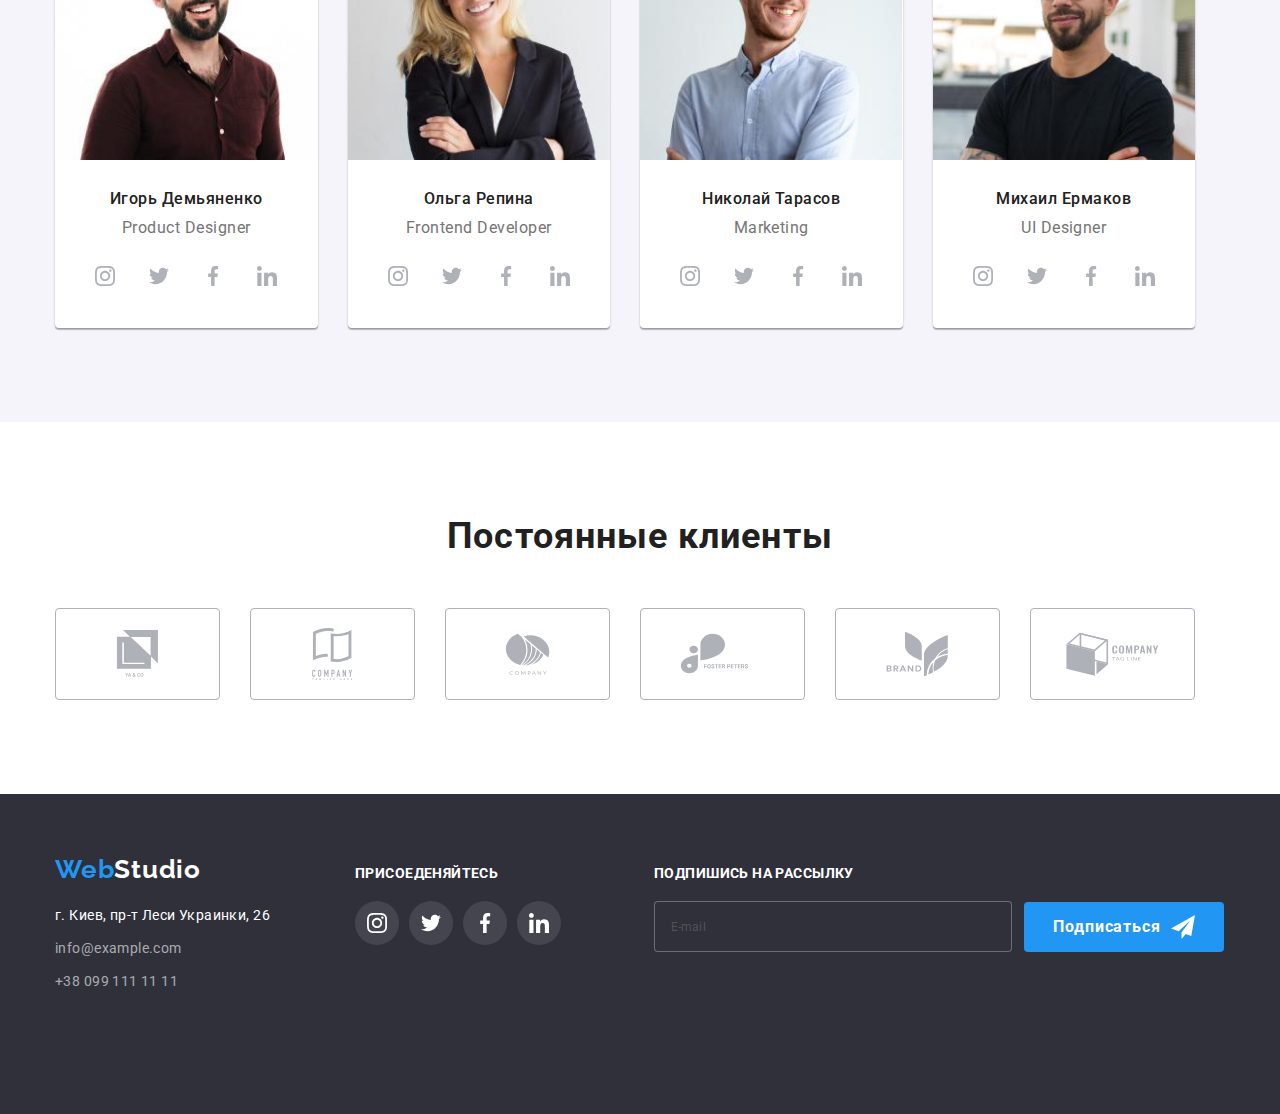
==== commit 44b1f8c3: "img" ====
--- a/index.html
+++ b/index.html
@@ -58,7 +58,6 @@
 					  +38 096 111 11 11</a
 					>
 				 </li>
-            </li>
           </ul>
         </div>
 		  <button type="button" class="header__mobile__menu" data-menu-open>
@@ -67,7 +66,8 @@
 			</svg>
 		 </button>
       </div>
-		<div class="header__modal  is-open" data-menu>
+		
+		<div class="header__modal" data-menu>
 			<div class="container">
 			<ul class="header__modal__list">
 				<li class="header__modal__item">
@@ -115,7 +115,8 @@
 				</svg>
 			 </button>
 			</div> 
-		</div>
+		
+	</div>
     </header>
     <main>
       <section class="section top-heero heero-background">
@@ -216,7 +217,21 @@
           <h2 class="duty-team">Наша команда</h2>
           <ul class="duty-team-list">
             <li class="duty-style-list">
-              <img src="./images/Ihor.jpg" alt="Фото_Игоря" width="100%" />
+              <picture>
+					  <source media="(min-width: 1200px"
+					  srcset="./images/team/desktop-photo1.jpg 1x,
+					  ./images/team/desktop-photo1@2x.jpg 2x"
+					  type="image/jpeg">
+					  <source media="(min-width: 768px"
+					  srcset="./images/team/tablet-photo1.jpg 1x,
+					  ./images/team/tablet-photo1@2x.jpg 2x"
+					  type="image/jpeg">
+					  <source 
+					  srcset="./images/team/mobile-photo1.jpg 1x,
+					  ./images/team/mobile-photo1@2x.jpg 2x"
+					  type="image/jpeg">
+					  <img  src="./images/team/mobile-photo1.jpg" alt="Фото_Игоря" loading="lazy">
+				</picture>
               <div class="team-name">
                 <h3 class="names">Игорь Демьяненко</h3>
                 <p class="work">Product Designer</p>
@@ -259,7 +274,21 @@
               </div>
             </li>
             <li class="duty-style-list">
-              <img src="./images/Olha.jpg" alt="Фото_Ольги" width="100%" />
+					<picture>
+						<source media="(min-width: 1200px"
+						srcset="./images/team/desktop-photo2.jpg 1x,
+						./images/team/desktop-photo2@2x.jpg 2x"
+						type="image/jpeg">
+						<source media="(min-width: 768px"
+						srcset="./images/team/tablet-photo2.jpg 1x,
+						./images/team/tablet-photo2@2x.jpg 2x"
+						type="image/jpeg">
+						<source 
+						srcset="./images/team/mobile-photo2.jpg 1x,
+						./images/team/mobile-photo2@2x.jpg 2x"
+						type="image/jpeg">
+						<img  src="./images/team/mobile-photo2.jpg" alt="Фото_Ольги" loading="lazy">
+				 </picture>
               <div class="team-name">
                 <h3 class="names">Ольга Репина</h3>
                 <p class="work">Frontend Developer</p>
@@ -302,7 +331,21 @@
               </div>
             </li>
             <li class="duty-style-list">
-              <img src="./images/Nykolai.jpg" alt="Фото_Николая" width="100%" />
+					<picture>
+						<source media="(min-width: 1200px"
+						srcset="./images/team/desktop-photo3.jpg 1x,
+						./images/team/desktop-photo3@2x.jpg 2x"
+						type="image/jpeg">
+						<source media="(min-width: 768px"
+						srcset="./images/team/tablet-photo3.jpg 1x,
+						./images/team/tablet-photo3@2x.jpg 2x"
+						type="image/jpeg">
+						<source 
+						srcset="./images/team/mobile-photo3.jpg 1x,
+						./images/team/mobile-photo3@2x.jpg 2x"
+						type="image/jpeg">
+						<img  src="./images/team/mobile-photo3.jpg" alt="Фото_Николая" loading="lazy">
+				 </picture>
               <div class="team-name">
                 <h3 class="names">Николай Тарасов</h3>
                 <p class="work">Marketing</p>
@@ -345,7 +388,21 @@
               </div>
             </li>
             <li class="duty-style-list">
-              <img src="./images/Mykhaul.jpg" alt="Фото_Михаила" width="100%" />
+					<picture>
+						<source media="(min-width: 1200px"
+						srcset="./images/team/desktop-photo4.jpg 1x,
+						./images/team/desktop-photo4@2x.jpg 2x"
+						type="image/jpeg">
+						<source media="(min-width: 768px"
+						srcset="./images/team/tablet-photo4.jpg 1x,
+						./images/team/tablet-photo4@2x.jpg 2x"
+						type="image/jpeg">
+						<source 
+						srcset="./images/team/mobile-photo4.jpg 1x,
+						./images/team/mobile-photo4@2x.jpg 2x"
+						type="image/jpeg">
+						<img  src="./images/team/mobile-photo4.jpg" alt="Фото_Михаила" loading="lazy">
+				 </picture>
               <div class="team-name">
                 <h3 class="names">Михаил Ермаков</h3>
                 <p class="work">UI Designer</p>
--- a/css/main.min.css
+++ b/css/main.min.css
@@ -1,2 +1,2 @@
-:root{--contacts-color: #ffffff;--link-color: #2196f3;--primary-text-color: #212121;--secondary-text-color: #757575;--header-text-color: #757575;--header-text-color-link: #212121;--nav-text-color: #ffffff;--accent-color: #2196f3;--portfolio-text-color: #212121;--web-color: #2196f3;--studio-color: #000000;--footer-color: rgba(255, 255, 255, 0.6);--footer-background-color: #2f303a;--border-color: #ececec;--buttons-background-color: #f5f4fa;--section-background-color: #2f303a;--btn-spec-color: #0b8bf3;--img-background-color: #f5f4fa;--footer_link-color: rgba(255, 255, 255, 0.6);--background-overlay-background: rgba(33, 150, 243, 0.9);--border-color: rgba(33, 33, 33, 0.2)}.visually-hidden{position:absolute;white-space:nowrap;width:1px;height:1px;overflow:hidden;border:0;padding:0;clip:rect(0 0 0 0);clip-path:inset(50%);margin:-1px}*,::after,::before{box-sizing:border-box}html{-moz-tab-size:4;tab-size:4}html{line-height:1.15;-webkit-text-size-adjust:100%}body{margin:0}body{font-family:system-ui, -apple-system, "Segoe UI", Roboto, Helvetica, Arial, sans-serif, "Apple Color Emoji", "Segoe UI Emoji"}hr{height:0;color:inherit}abbr[title]{text-decoration:underline dotted}b,strong{font-weight:bolder}code,kbd,pre,samp{font-family:ui-monospace, SFMono-Regular, Consolas, "Liberation Mono", Menlo, monospace;font-size:1em}small{font-size:80%}sub,sup{font-size:75%;line-height:0;position:relative;vertical-align:baseline}sub{bottom:-0.25em}sup{top:-0.5em}table{text-indent:0;border-color:inherit}button,input,optgroup,select,textarea{font-family:inherit;font-size:100%;line-height:1.15;margin:0}button,select{text-transform:none}[type="button"],[type="reset"],[type="submit"],button{-webkit-appearance:button}::-moz-focus-inner{border-style:none;padding:0}:-moz-focusring{outline:1px dotted ButtonText}:-moz-ui-invalid{box-shadow:none}legend{padding:0}progress{vertical-align:baseline}::-webkit-inner-spin-button,::-webkit-outer-spin-button{height:auto}[type="search"]{-webkit-appearance:textfield;outline-offset:-2px}::-webkit-search-decoration{-webkit-appearance:none}::-webkit-file-upload-button{-webkit-appearance:button;font:inherit}summary{display:list-item}h1,h2,h3,h4,h5,h6,p{margin:0}ul{margin:0;padding:0;list-style:none}body{font-family:"Roboto", sans-serif;color:var(--primary-text-color)}img{display:block;max-width:100%;height:auto}.link{text-decoration:none}.container{width:100%;margin-left:auto;margin-right:auto;padding-left:15px;padding-right:15px}@media screen and (min-width: 480px){.container{width:480px}}@media screen and (min-width: 768px){.container{width:768px}}@media screen and (min-width: 1200px){.container{width:1200px}}.section{padding-top:60px;padding-bottom:60px}@media screen and (min-width: 1200px){.section{padding-top:94px;padding-bottom:94px}}.padding-zeero{padding:0px}@media screen and (min-width: 1200px){.padding-zeero{padding-top:0px;padding-bottom:94px}}.btn{transition:color 250ms cubic-bezier(0.4, 0, 0.2, 1)}.btn:hover,.btn:focus{fill:var(--accent-color);color:#2196f3;cursor:pointer}.portfolio-btn{padding:6px 20px;border:none;transition:box-shadow 250ms cubic-bezier(0.4, 0, 0.2, 1)}.portfolio-btn:hover,.portfolio-btn:focus{box-shadow:0px 4px 4px rgba(0,0,0,0.25)}.btn-main{background-color:var(--buttons-background-color);border-radius:4px;transition:color,box-shadow,background-color,250ms cubic-bezier(0.4, 0, 0.2, 1)}.btn-main:hover,.btn-main:focus{color:var(--nav-text-color);background-color:var(--link-color);cursor:pointer;box-shadow:0px 4px 4px rgba(0,0,0,0.25)}.btn-services{font-family:Roboto;font-size:16px;font-weight:700;line-height:1.87;letter-spacing:.06em;width:200px;height:50px;border-radius:4px;background-color:var(--accent-color);color:var(--nav-text-color);display:block;margin:0 auto;border:none;transition:background-color 250ms cubic-bezier(0.4, 0, 0.2, 1)}.btn-services:hover,.btn-services:focus{background-color:var(--btn-spec-color)}.social-list{display:flex;justify-content:center}.social-item{width:44px;height:44px}.social-item:not(:last-child){margin-right:10px}.svg-link{width:100%;height:100%;background-color:#ffffff;border-radius:50%;display:flex;align-items:center;justify-content:center;transition:background-color 250ms cubic-bezier(0.4, 0, 0.2, 1)}.svg-link:hover,.svg-link:focus{background-color:var(--accent-color)}.social-link{fill:#afb1b8;transition:fill 250ms cubic-bezier(0.4, 0, 0.2, 1)}.svg-link:hover .social-link,.svg-link:focus .social-link{fill:var(--nav-text-color)}.overlay{position:relative;overflow:hidden}.overlay-text{position:absolute;opacity:1;width:100%;height:100%;padding:63px 24px;display:flex;justify-content:center;align-items:center;color:var(--nav-text-color);background-color:var(--background-overlay-background);top:0;left:0;transition:transform 250ms cubic-bezier(0.4, 0, 0.2, 1);transform:translateY(101%);font-size:18px;font-weight:400;line-height:1.56;letter-spacing:.03em}.portfolio-style-list:hover .overlay-text{transform:translateY(0)}.label-btn{display:flex;justify-content:center;align-items:center;border-radius:4px;width:200px;height:50px;background-color:var(--web-color);font-size:16px;font-weight:700;line-height:1.87;letter-spacing:.06em;color:var(--nav-text-color);margin-left:10px;cursor:pointer;border:none}.label-btn-svg{margin-left:10px;fill:var(--nav-text-color)}.backdrop{position:fixed;top:0;left:0;width:100%;height:100%;background-color:rgba(0,0,0,0.2);opacity:1;transition:opacity 3s cubic-bezier(0.4, 0, 0.2, 1),visibility 3s cubic-bezier(0.4, 0, 0.2, 1)}.backdrop.is-hidden{visibility:hidden;opacity:0;pointer-events:none}.backdrop.is-hidden .modal{transform:translate(-50%, -50%) scale(0.5)}.modal{position:absolute;top:50%;left:50%;width:530px;padding:40px;min-height:580px;background-color:var(--contacts-color);transform:translate(-50%, -50%) scale(1);transition:transform 3s cubic-bezier(0.4, 0, 0.2, 1)}.modal-paragraph{text-align:center;margin-bottom:12px;font-size:20px;font-weight:700;line-height:1.15;letter-spacing:.03em;color:var(--primary-text-color)}.modal-label{font-size:12px;font-weight:400;line-height:1.16;letter-spacing:.01em;color:var(--secondary-text-color)}.modal-text{display:block;margin-top:10px;margin-bottom:4px}.modal-input-svg{position:relative}.svg-form{position:absolute;top:50%;transform:translateY(-50%);left:15px;transition:fill 250ms cubic-bezier(0.4, 0, 0.2, 1)}.modal-input{width:100%;height:40px;border:1px solid rgba(33,33,33,0.2);border-radius:4px;cursor:pointer;padding-left:42px;padding-top:12px;padding-bottom:12px;outline:none;transition:border-color 250ms cubic-bezier(0.4, 0, 0.2, 1)}.modal-input:hover,.modal-input:focus{border-color:var(--accent-color)}.modal-input:hover+.svg-form,.modal-input:focus+.svg-form{fill:var(--accent-color)}.header__modal{position:fixed;top:0;left:0;width:100vw;height:100vh;padding-top:48px;padding-bottom:48px;background-color:var(--contacts-color)}.header__modal.is-open{visibility:hidden;opacity:0;pointer-events:none}.header__modal .container{padding-left:40px;padding-right:40px;position:relative;display:flex;flex-direction:column;min-height:450px;height:100%}.header__modal__bottom{margin-top:auto}.header__modal__item{font-size:40px;font-weight:500;line-height:1.74;letter-spacing:.02em}.header__modal__item:not(:last-child){margin-bottom:36px;height:48px}.header__modal__link{color:var(--primary-text-color)}.current__menu{color:var(--accent-color)}.header__modal__contacts{margin-bottom:64px}.header__modal__contacts__list{color:var(--primary-text-color)}.header__modal__contacts__list:not(:last-child){margin-bottom:32px}.header__modal__phone{color:var(--link-color);font-size:34px;font-weight:500;line-height:1.17;letter-spacing:.02em}.header__modal__emailadress{font-size:24px;font-weight:500;line-height:1.16;letter-spacing:.02em;color:var(--header-text-color)}.header__modal__society{display:flex}.header__society__item:not(:last-child){padding-right:10px;border-right:1px solid var(--border-color);margin-right:10px}.header__society__link{font-size:18px;font-weight:500;line-height:1.22;letter-spacing:.02em;color:var(--link-color)}.header__mobile__menu{width:40px;height:40px;border:none;background-color:transparent;display:flex;align-items:center;justify-content:center;position:absolute;right:15px;cursor:pointer}@media screen and (min-width: 768px){.header__mobile__menu{display:none}}.textarea{resize:none;width:100%;height:120px;border:1px solid rgba(33,33,33,0.2);box-sizing:border-box;border-radius:4px;padding:12px 16px;margin-bottom:20px}::placeholder{font-family:Roboto;font-size:12px;font-weight:400;line-height:1.16;letter-spacing:.01em;font-style:normal;color:rgba(117,117,117,0.5)}.checkbox{font-size:14px;font-weight:0;line-height:1.71;letter-spacing:.01em;color:var(--secondary-text-color);display:flex;justify-content:center;align-items:center;margin-bottom:30px}.input-checkbox{position:absolute;-webkit-appearance:none}.input-checkbox:focus+.check-box,.input-checkbox:hover+.check-box{background-image:url(../images/hf-checkbox.svg)}.input-checkbox:checked+.check-box{background-color:var(--accent-color);background-image:url(../images/checked.svg)}.check-box{position:absolute;width:16px;height:15px;left:54px;background-image:url(../images/checkbox.svg);background-position:center;background-repeat:no-repeat}.span-modal{margin-left:7px}.checkbox-link{color:var(--web-color)}.modal-label-btn{display:block;margin:0 auto;width:200px;height:50px;background-color:var(--web-color);color:var(--nav-text-color);font-size:16px;font-weight:700;line-height:1.87;letter-spacing:.06em;box-shadow:0px 4px 4px rgba(0,0,0,0.15);border:none;border-radius:4px;cursor:pointer}.modal-close-link{transition:fill 250ms cubic-bezier(0.4, 0, 0.2, 1)}.modal-svg-link{position:absolute;width:33px;height:33px;border-radius:50%;border:1px solid rgba(0,0,0,0.1);background-color:var(--contacts-color);top:8px;right:8px}.modal-svg-link:hover .modal-close-link,.modal-svg-link:focus .modal-close-link{fill:var(--accent-color)}.menu__svg__link{position:absolute;width:33px;height:33px;border:none;background-color:var(--contacts-color);top:21px;right:25px}.menu__svg__link:hover .menu__close__link,.menu__svg__link:focus .menu__close__link{fill:var(--accent-color)}.menu__close__link{transition:fill 250ms cubic-bezier(0.4, 0, 0.2, 1)}.header{padding:10px 0px;border-bottom:1px solid var(--border-color)}@media screen and (min-width: 1200px){.header{padding:25px 0px}}.header__container{display:flex;align-items:center}.header__logo{margin-right:95px}.web{font-family:Raleway;font-size:24px;font-weight:700;line-height:1.16;letter-spacing:.03em;color:var(--web-color)}@media screen and (min-width: 1200px){.web{font-size:26px;font-weight:700;line-height:1.19;letter-spacing:.03em}}.studio{font-family:Raleway;font-size:24px;font-weight:700;line-height:1.16;letter-spacing:.03em;color:var(--studio-color)}@media screen and (min-width: 1200px){.studio{font-size:26px;font-weight:700;line-height:1.19;letter-spacing:.03em}}.header__nav{display:flex}.header__list{display:none;position:relative;width:295px}@media screen and (min-width: 768px){.header__list{display:flex}}.header__item{position:relative}.header__item:not(:last-child){margin-right:50px}.current{color:var(--accent-color)}.current::after{content:" ";background-color:var(--accent-color);width:100%;height:4px;border-radius:2px;display:block;position:absolute;top:46px}.header__link{font-size:14px;font-weight:500;line-height:1.14;letter-spacing:.02em;color:var(--header-text-color-link)}.header__connect{display:flex;margin-left:auto}.header__contacts{display:none}@media screen and (min-width: 768px){.header__contacts{display:flex}}.header__contacts__list:not(:last-child){margin-right:50px}.header__adress{font-size:14px;font-weight:500;line-height:1.14;letter-spacing:.02em;color:var(--header-text-color)}.header__svg__link{width:100%;height:100%;display:flex;justify-content:center;align-items:center}.header__svg{fill:currentColor;display:flex;margin-right:10px}.heero-background{margin:0 auto;border-color:rgba(47,48,58,0.4);background-image:linear-gradient(rgba(47,48,58,0.4), rgba(47,48,58,0.4)),url(../images/mobhero-x1.jpg);background-repeat:no-repeat;background-size:cover;background-position:center}@media screen and (min-width: 768px){.heero-background{background-image:linear-gradient(rgba(47,48,58,0.4), rgba(47,48,58,0.4)),url(../images/tablethero-x1.jpg);background-repeat:no-repeat;background-size:cover;background-position:center}}@media screen and (min-width: 1200px){.heero-background{max-width:1600px;background-image:linear-gradient(rgba(47,48,58,0.4), rgba(47,48,58,0.4)),url(../images/desktophero-x1.jpg);background-repeat:no-repeat;background-size:cover;background-position:center}}.top-heero{background-color:var(--section-background-color);padding-top:118px;padding-bottom:118px}@media screen and (min-width: 1200px){.top-heero{padding-top:200px;padding-bottom:200px}}.solution{font-size:26px;font-weight:900;line-height:1.62;letter-spacing:.06em;color:var(--nav-text-color);width:100%;margin:0 auto;text-align:center;margin-bottom:30px}@media screen and (max-width: 1199px){.solution{width:360px}}@media screen and (min-width: 1200px){.solution{width:696px;font-size:44px;font-weight:900;line-height:1.36;letter-spacing:.06em}}.top-list{display:flex}.top-list-section{margin-bottom:-30px}@media screen and (min-width: 480px){.top-list-section{justify-content:center}}@media screen and (min-width: 768px){.top-list-section{display:flex;flex-wrap:wrap;margin-left:-30px}}.list-style-main{width:100%;margin-bottom:30px}@media screen and (min-width: 768px){.list-style-main{flex-basis:calc(100% / 2 - 30px);margin-left:30px}}@media screen and (min-width: 1200px){.list-style-main{flex-basis:calc(100% / 4 - 30px)}}.top-svg{width:100%;height:120px;display:flex;justify-content:center;align-items:center;background-color:var(--img-background-color);border-radius:4px;margin-bottom:30px}@media screen and (min-width: 768px){.top-svg{width:354px}}@media screen and (min-width: 1200px){.top-svg{width:270px}}.top__svg__icon{width:70px;height:70px}.list-main{font-size:14px;font-weight:700;line-height:1.14;letter-spacing:.03em;color:var(--primary-text-color);margin-bottom:10px;text-align:center}@media screen and (min-width: 768px){.list-main{text-align:left}}.p-main{font-size:14px;font-weight:400;line-height:1.71;letter-spacing:.03em;color:var(--secondary-text-color)}.duty__heading{display:none}@media screen and (min-width: 1200px){.duty__heading{display:block}}.duty-list{display:flex}.duty-img{position:relative}.duty-img:not(:last-child){margin-right:30px}.duty-text{display:flex;position:absolute;justify-content:center;align-items:center;font-size:14px;font-weight:700;line-height:1.14;letter-spacing:.03em;text-align:center;background:rgba(47,48,58,0.8);color:var(--nav-text-color);width:100%;height:70px;bottom:0px}.team-section{background-color:var(--img-background-color);margin:0 auto}.duty-team{text-align:center;margin-bottom:30px;font-size:28px;font-weight:700;line-height:1.17;letter-spacing:.03em;color:var(--primary-text-color)}@media screen and (min-width: 1200px){.duty-team{font-size:36px;font-weight:700;line-height:1.16;letter-spacing:.03em;margin-bottom:50px}}.duty-team-list{width:100%;margin-bottom:-30px}@media screen and (min-width: 768px){.duty-team-list{display:flex;flex-direction:row;flex-wrap:wrap;margin-left:-30px;justify-content:center}}.duty-style-list{width:100%;margin-bottom:30px;background-color:var(--nav-text-color);border-radius:0px 0px 4px 4px;box-shadow:0px 1px 3px rgba(0,0,0,0.12),0px 1px 1px rgba(0,0,0,0.14),0px 2px 1px rgba(0,0,0,0.2)}@media screen and (min-width: 768px){.duty-style-list{flex-basis:calc(100% / 2 - 30px);margin-left:30px}}@media screen and (min-width: 1200px){.duty-style-list{flex-basis:calc(100% / 4 - 30px)}}.team-name{padding:30px 0px;text-align:center}.names{margin-bottom:10px;font-size:16px;font-weight:500;line-height:1.18;letter-spacing:.03em;color:var(--primary-text-color)}.work{font-size:16px;font-weight:400;line-height:1.18;letter-spacing:.03em;color:var(--secondary-text-color);margin-bottom:16px}.client-list{width:100%;display:flex;flex-wrap:wrap;margin-bottom:-30px;margin-left:-30px}@media screen and (min-width: 768px){.client-list{flex-wrap:wrap}}@media screen and (min-width: 1200px){.client-list{flex-wrap:wrap}}.client-item{width:100%;height:92px;border-radius:4px;border:1px solid #afb1b8;background-position:center;background-repeat:no-repeat;background-size:106px 60px;transition:border-color 250ms cubic-bezier(0.4, 0, 0.2, 1);margin-bottom:30px}.client-item:hover,.client-item:focus{border-color:var(--accent-color)}@media screen and (min-width: 480px){.client-item{max-width:210px;flex-basis:calc(100% / 2 - 30px);margin-bottom:30px;margin-left:30px}}@media screen and (min-width: 768px){.client-item{flex-basis:calc(100% / 3 - 30px);max-width:226px}}@media screen and (min-width: 1200px){.client-item{flex-basis:calc(100% / 6 - 30px);max-width:170px}}.client-link{width:100%;fill:#afb1b8;transition:fill 250ms cubic-bezier(0.4, 0, 0.2, 1)}.client-link-svg{width:100%;height:100%;display:flex;align-items:center;justify-content:center;transition:background-color 250ms cubic-bezier(0.4, 0, 0.2, 1)}.client-link-svg:hover .client-link,.client-link-svg:focus .client-link{fill:var(--accent-color)}.portfolio-buttons-top{border-radius:4px;border-color:#f5f4fa;margin-bottom:50px;display:flex;text-align:center;justify-content:center}.portfolio-buttons{display:flex;flex-direction:row}.portfolio-buttons-items{display:flex;justify-content:space-evenly;flex-grow:1}.portfolio-buttons-items:not(:last-child){margin-right:8px}.portfolio-nav{font-size:16px;font-weight:500;line-height:1.62;letter-spacing:.03em;color:var(--header-text-color-link);font-family:Roboto}.portfolio-team-list{display:flex;flex-wrap:wrap;margin-left:-30px;margin-bottom:-30px}.portfolio-style-list{position:relative;width:100%;height:100%;display:flex;margin-bottom:30px;flex-basis:calc((100% - 90px) / 3);margin-left:30px}.portfolio-link{display:block;text-decoration:none;transition:box-shadow 250ms cubic-bezier(0.4, 0, 0.2, 1)}.portfolio-link:hover,.portfolio-link:focus{box-shadow:0px 1px 1px rgba(0,0,0,0.12),0px 4px 4px rgba(0,0,0,0.06),1px 4px 6px rgba(0,0,0,0.16)}.portfolio-img-description{border:1px solid #eeeeee;border-top:none;padding:20px 24px}.h3-text{font-size:18px;font-weight:700;line-height:2;letter-spacing:.06em;color:var(--primary-text-color);margin-bottom:4px}.description-text{font-size:16px;font-weight:400;line-height:1.87;letter-spacing:.03em;color:var(--secondary-text-color)}.footer{color:var(--footer-color);background-color:var(--footer-background-color);padding-top:60px;padding-bottom:60px}@media screen and (min-width: 1200px){.footer__container{display:flex;align-items:baseline}}@media screen and (min-width: 768px){.footer__tablet{display:flex;align-items:baseline}}@media screen and (min-width: 768px) and (max-width: 1199px){.footer__tablet{margin-bottom:60px;justify-content:space-around}}@media screen and (max-width: 767px){.footer_adress{margin-bottom:60px}}@media screen and (max-width: 1199px){.footer_adress{text-align:center}}@media screen and (min-width: 1200px){.footer_adress{min-width:230px;margin-right:70px}}.footer__logo{margin-bottom:20px}.studio__footer{font-family:Raleway;font-size:24px;font-weight:700;line-height:1.16;letter-spacing:.03em;color:var(--contacts-color)}@media screen and (min-width: 1200px){.studio__footer{font-size:26px;font-weight:700;line-height:1.19;letter-spacing:.03em}}.footer__contacts{margin-top:20px;margin-bottom:60px}.footer__item:not(:last-child){margin-bottom:9px}.footer__adress__text{font-family:Roboto;font-style:normal;font-size:14px;font-weight:400;line-height:1.71;letter-spacing:.03em;color:var(--contacts-color)}.footer_link{font-family:Roboto;font-style:normal;font-size:14px;font-weight:400;line-height:1.71;letter-spacing:.03em;color:var(--footer_link-color)}@media screen and (max-width: 767px){.footer__flex{margin-bottom:60px}}@media screen and (min-width: 1200px){.footer__flex{margin-right:93px}}.footer__flex__h3{color:var(--contacts-color);margin-bottom:20px;font-size:14px;font-weight:700;line-height:1.14;letter-spacing:.03em}@media screen and (max-width: 1199px){.footer__flex__h3{text-align:center}}.footer__flex__list{display:flex;justify-content:center}.footer__flex_item{width:44px;height:44px}.footer__flex_item:not(:last-child){margin-right:10px}.footer__flex__link{width:100%;height:100%;background-color:rgba(255,255,255,0.1);border-radius:50%;display:flex;align-items:center;justify-content:center;transition:background-color 250ms cubic-bezier(0.4, 0, 0.2, 1)}.footer__flex__link:hover,.footer__flex__link:focus{background-color:var(--accent-color)}.footer__flex__link__svg{fill:#ffffff;transition:fill 250ms cubic-bezier(0.4, 0, 0.2, 1)}.footer__flex__link:hover .footer__flex__link__svg,.footer__flex__link:focus .footer__flex__link__svg{fill:var(--nav-text-color)}.footer__email{display:flex;width:100%}@media screen and (max-width: 1199px){.footer__email{flex-direction:column;align-items:center;text-align:center}}@media screen and (min-width: 1200px){.footer__email{align-items:flex-end}}.footer__label{display:block}@media screen and (max-width: 1199px){.footer__label{width:100%;margin-bottom:20px}}.footer__span{display:block;margin-bottom:20px;font-size:14px;font-weight:700;line-height:1.14;letter-spacing:.03em;color:var(--contacts-color)}.input{display:block;min-height:50px;width:100%;margin:0 auto;padding:15px 16px;border:1px solid rgba(255,255,255,0.3);border-radius:4px;background-color:var(--footer-background-color);color:var(--contacts-color)}@media screen and (min-width: 480px){.input{width:450px}}@media screen and (min-width: 1200px){.input{width:358px;margin-right:12px}}.footer__btn{width:200px;height:50px;display:flex;align-items:center;justify-content:center;background-color:var(--web-color);color:var(--nav-text-color);cursor:pointer;border:none;border-radius:4px;font-size:16px;font-weight:700;line-height:1.87;letter-spacing:.06em}.footer__btn:hover,.footer__btn:focus{background-color:var(--btn-spec-color)}.footer__label__svg{margin-left:10px;fill:var(--nav-text-color)}
+:root{--contacts-color: #ffffff;--link-color: #2196f3;--primary-text-color: #212121;--secondary-text-color: #757575;--header-text-color: #757575;--header-text-color-link: #212121;--nav-text-color: #ffffff;--accent-color: #2196f3;--portfolio-text-color: #212121;--web-color: #2196f3;--studio-color: #000000;--footer-color: rgba(255, 255, 255, 0.6);--footer-background-color: #2f303a;--border-color: #ececec;--buttons-background-color: #f5f4fa;--section-background-color: #2f303a;--btn-spec-color: #0b8bf3;--img-background-color: #f5f4fa;--footer_link-color: rgba(255, 255, 255, 0.6);--background-overlay-background: rgba(33, 150, 243, 0.9);--border-color: rgba(33, 33, 33, 0.2)}.visually-hidden{position:absolute;white-space:nowrap;width:1px;height:1px;overflow:hidden;border:0;padding:0;clip:rect(0 0 0 0);clip-path:inset(50%);margin:-1px}*,::after,::before{box-sizing:border-box}html{-moz-tab-size:4;tab-size:4}html{line-height:1.15;-webkit-text-size-adjust:100%}body{margin:0}body{font-family:system-ui, -apple-system, "Segoe UI", Roboto, Helvetica, Arial, sans-serif, "Apple Color Emoji", "Segoe UI Emoji"}hr{height:0;color:inherit}abbr[title]{text-decoration:underline dotted}b,strong{font-weight:bolder}code,kbd,pre,samp{font-family:ui-monospace, SFMono-Regular, Consolas, "Liberation Mono", Menlo, monospace;font-size:1em}small{font-size:80%}sub,sup{font-size:75%;line-height:0;position:relative;vertical-align:baseline}sub{bottom:-0.25em}sup{top:-0.5em}table{text-indent:0;border-color:inherit}button,input,optgroup,select,textarea{font-family:inherit;font-size:100%;line-height:1.15;margin:0}button,select{text-transform:none}[type="button"],[type="reset"],[type="submit"],button{-webkit-appearance:button}::-moz-focus-inner{border-style:none;padding:0}:-moz-focusring{outline:1px dotted ButtonText}:-moz-ui-invalid{box-shadow:none}legend{padding:0}progress{vertical-align:baseline}::-webkit-inner-spin-button,::-webkit-outer-spin-button{height:auto}[type="search"]{-webkit-appearance:textfield;outline-offset:-2px}::-webkit-search-decoration{-webkit-appearance:none}::-webkit-file-upload-button{-webkit-appearance:button;font:inherit}summary{display:list-item}h1,h2,h3,h4,h5,h6,p{margin:0}ul{margin:0;padding:0;list-style:none}body{font-family:"Roboto", sans-serif;color:var(--primary-text-color)}img{display:block;max-width:100%;height:auto}.link{text-decoration:none}.container{width:100%;margin-left:auto;margin-right:auto;padding-left:15px;padding-right:15px}@media screen and (min-width: 480px){.container{width:480px}}@media screen and (min-width: 768px){.container{width:768px}}@media screen and (min-width: 1200px){.container{width:1200px}}.section{padding-top:60px;padding-bottom:60px}@media screen and (min-width: 1200px){.section{padding-top:94px;padding-bottom:94px}}.padding-zeero{padding:0px}@media screen and (min-width: 1200px){.padding-zeero{padding-top:0px;padding-bottom:94px}}.btn{transition:color 250ms cubic-bezier(0.4, 0, 0.2, 1)}.btn:hover,.btn:focus{fill:var(--accent-color);color:#2196f3;cursor:pointer}.portfolio-btn{padding:6px 20px;border:none;transition:box-shadow 250ms cubic-bezier(0.4, 0, 0.2, 1)}.portfolio-btn:hover,.portfolio-btn:focus{box-shadow:0px 4px 4px rgba(0,0,0,0.25)}.btn-main{background-color:var(--buttons-background-color);border-radius:4px;transition:color,box-shadow,background-color,250ms cubic-bezier(0.4, 0, 0.2, 1)}.btn-main:hover,.btn-main:focus{color:var(--nav-text-color);background-color:var(--link-color);cursor:pointer;box-shadow:0px 4px 4px rgba(0,0,0,0.25)}.btn-services{font-family:Roboto;font-size:16px;font-weight:700;line-height:1.87;letter-spacing:.06em;width:200px;height:50px;border-radius:4px;background-color:var(--accent-color);color:var(--nav-text-color);display:block;margin:0 auto;border:none;transition:background-color 250ms cubic-bezier(0.4, 0, 0.2, 1)}.btn-services:hover,.btn-services:focus{background-color:var(--btn-spec-color)}.social-list{display:flex;justify-content:center}.social-item{width:44px;height:44px}.social-item:not(:last-child){margin-right:10px}.svg-link{width:100%;height:100%;background-color:#ffffff;border-radius:50%;display:flex;align-items:center;justify-content:center;transition:background-color 250ms cubic-bezier(0.4, 0, 0.2, 1)}.svg-link:hover,.svg-link:focus{background-color:var(--accent-color)}.social-link{fill:#afb1b8;transition:fill 250ms cubic-bezier(0.4, 0, 0.2, 1)}.svg-link:hover .social-link,.svg-link:focus .social-link{fill:var(--nav-text-color)}.overlay{position:relative;overflow:hidden}.overlay-text{position:absolute;opacity:1;width:100%;height:100%;padding:63px 24px;display:flex;justify-content:center;align-items:center;color:var(--nav-text-color);background-color:var(--background-overlay-background);top:0;left:0;transition:transform 250ms cubic-bezier(0.4, 0, 0.2, 1);transform:translateY(101%);font-size:18px;font-weight:400;line-height:1.56;letter-spacing:.03em}.portfolio-style-list:hover .overlay-text{transform:translateY(0)}.label-btn{display:flex;justify-content:center;align-items:center;border-radius:4px;width:200px;height:50px;background-color:var(--web-color);font-size:16px;font-weight:700;line-height:1.87;letter-spacing:.06em;color:var(--nav-text-color);margin-left:10px;cursor:pointer;border:none}.label-btn-svg{margin-left:10px;fill:var(--nav-text-color)}.backdrop{position:fixed;top:0;left:0;width:100%;height:100%;background-color:rgba(0,0,0,0.2);opacity:1;overflow-y:scroll;transition:opacity 3s cubic-bezier(0.4, 0, 0.2, 1),visibility 3s cubic-bezier(0.4, 0, 0.2, 1)}.backdrop.is-hidden{visibility:hidden;opacity:0;pointer-events:none}.backdrop.is-hidden .modal{transform:translate(-50%, -50%) scale(0.5)}.modal{position:absolute;top:50%;left:50%;width:100%;padding:40px;height:100%;background-color:var(--contacts-color);transform:translate(-50%, -50%) scale(1);transition:transform 3s cubic-bezier(0.4, 0, 0.2, 1)}.modal-paragraph{text-align:center;margin-bottom:12px;font-size:20px;font-weight:700;line-height:1.15;letter-spacing:.03em;color:var(--primary-text-color)}@media screen and (max-width: 1199px){.modal{width:450px;height:609px}}@media screen and (min-width: 1200px){.modal{width:530px;height:580px}}.modal-label{font-size:12px;font-weight:400;line-height:1.16;letter-spacing:.01em;color:var(--secondary-text-color)}.modal-text{display:block;margin-top:10px;margin-bottom:4px}.modal-input-svg{position:relative}.svg-form{position:absolute;top:50%;transform:translateY(-50%);left:15px;transition:fill 250ms cubic-bezier(0.4, 0, 0.2, 1)}.modal-input{width:100%;height:40px;border:1px solid rgba(33,33,33,0.2);border-radius:4px;cursor:pointer;padding-left:42px;padding-top:12px;padding-bottom:12px;outline:none;transition:border-color 250ms cubic-bezier(0.4, 0, 0.2, 1)}.modal-input:hover,.modal-input:focus{border-color:var(--accent-color)}.modal-input:hover+.svg-form,.modal-input:focus+.svg-form{fill:var(--accent-color)}.header__modal{position:fixed;z-index:10;top:0;left:0;width:100vw;height:100vh;padding-top:48px;padding-bottom:48px;background-color:var(--contacts-color);overflow-y:scroll;visibility:hidden;opacity:0;transform:translateX(-100%);transition:transform 500ms var(--cubic),visibility 250ms var(--cubic),opacity 250ms var(--cubic)}.header__modal.is-open{transform:translateX(0);visibility:visible;opacity:1}.header__modal .container{padding-left:40px;padding-right:40px;position:relative;display:flex;flex-direction:column;min-height:450px;height:100%}@media screen and (min-width: 768px){.header__modal{display:none}}.header__modal__bottom{margin-top:auto}.header__modal__item{font-size:40px;font-weight:500;line-height:1.74;letter-spacing:.02em}.header__modal__item:not(:last-child){margin-bottom:36px;height:48px}.header__modal__link{color:var(--primary-text-color)}.current__menu{color:var(--accent-color)}.header__modal__contacts{margin-bottom:64px}.header__modal__contacts__list{color:var(--primary-text-color)}.header__modal__contacts__list:not(:last-child){margin-bottom:32px}.header__modal__phone{color:var(--link-color);font-size:34px;font-weight:500;line-height:1.17;letter-spacing:.02em}.header__modal__emailadress{font-size:24px;font-weight:500;line-height:1.16;letter-spacing:.02em;color:var(--header-text-color)}.header__modal__society{display:flex}.header__society__item:not(:last-child){padding-right:10px;border-right:1px solid var(--border-color);margin-right:10px}.header__society__link{font-size:18px;font-weight:500;line-height:1.22;letter-spacing:.02em;color:var(--link-color)}.header__mobile__menu{width:40px;height:40px;border:none;background-color:transparent;display:flex;align-items:center;justify-content:center;position:absolute;right:15px;cursor:pointer}.header__mobile__menu:hover .header__mobile__menu--open,.header__mobile__menu:focus .header__mobile__menu--open{fill:var(--accent-color)}@media screen and (min-width: 768px){.header__mobile__menu{display:none}}.header__mobile__menu--open{transition:fill 250ms cubic-bezier(0.4, 0, 0.2, 1)}.textarea{resize:none;width:100%;height:120px;border:1px solid rgba(33,33,33,0.2);box-sizing:border-box;border-radius:4px;padding:12px 16px;margin-bottom:20px}::placeholder{font-family:Roboto;font-size:12px;font-weight:400;line-height:1.16;letter-spacing:.01em;font-style:normal;color:rgba(117,117,117,0.5)}.checkbox{font-size:12px;font-weight:0;line-height:1.16;letter-spacing:.03em;color:var(--secondary-text-color);display:flex;justify-content:center;align-items:center;margin-bottom:30px}@media screen and (min-width: 1200px){.checkbox{font-size:14px;font-weight:0;line-height:1.71;letter-spacing:.01em}}.input-checkbox{position:absolute;-webkit-appearance:none}.input-checkbox:focus+.check-box,.input-checkbox:hover+.check-box{background-image:url(../images/hf-checkbox.svg)}.input-checkbox:checked+.check-box{background-color:var(--accent-color);background-image:url(../images/checked.svg)}.check-box{position:absolute;width:16px;height:15px;left:40px;background-image:url(../images/checkbox.svg);background-position:center;background-repeat:no-repeat}@media screen and (min-width: 1200px){.check-box{left:54px}}.span-modal{margin-left:16px}@media screen and (min-width: 1200px){.span-modal{margin-left:8px}}.checkbox-link{color:var(--web-color)}.modal-label-btn{display:block;margin:0 auto;width:200px;height:50px;background-color:var(--web-color);color:var(--nav-text-color);font-size:16px;font-weight:700;line-height:1.87;letter-spacing:.06em;box-shadow:0px 4px 4px rgba(0,0,0,0.15);border:none;border-radius:4px;cursor:pointer}.modal-close-link{transition:fill 250ms cubic-bezier(0.4, 0, 0.2, 1)}.modal-svg-link{position:absolute;width:33px;height:33px;border-radius:50%;border:1px solid rgba(0,0,0,0.1);background-color:var(--contacts-color);top:8px;right:8px}.modal-svg-link:hover .modal-close-link,.modal-svg-link:focus .modal-close-link{fill:var(--accent-color)}.menu__svg__link{position:absolute;width:33px;height:33px;border:none;background-color:var(--contacts-color);top:0;right:25px}.menu__svg__link:hover .menu__close__link,.menu__svg__link:focus .menu__close__link{fill:var(--accent-color)}.menu__close__link{transition:fill 250ms cubic-bezier(0.4, 0, 0.2, 1)}.header{padding:15px 0px;border-bottom:1px solid var(--border-color)}@media screen and (min-width: 1200px){.header{padding:25px 0px}}.header__container{display:flex;align-items:center}.header__logo{margin-right:88px}@media screen and (min-width: 1200px){.header__logo{margin-right:93px}}.web{font-family:Raleway;font-size:24px;font-weight:700;line-height:1.16;letter-spacing:.03em;color:var(--web-color)}@media screen and (min-width: 1200px){.web{font-size:26px;font-weight:700;line-height:1.19;letter-spacing:.03em}}.studio{font-family:Raleway;font-size:24px;font-weight:700;line-height:1.16;letter-spacing:.03em;color:var(--studio-color)}@media screen and (min-width: 1200px){.studio{font-size:26px;font-weight:700;line-height:1.19;letter-spacing:.03em}}.header__nav{display:flex}.header__list{display:none;position:relative;width:295px}@media screen and (min-width: 768px){.header__list{display:flex}}.header__item{position:relative}.header__item:not(:last-child){margin-right:50px}.current{color:var(--accent-color)}.current::after{content:" ";background-color:var(--accent-color);width:100%;height:4px;border-radius:2px;display:block;position:absolute;top:46px}.header__link{font-size:14px;font-weight:500;line-height:1.14;letter-spacing:.02em;color:var(--header-text-color-link)}.header__connect{display:flex;margin-left:auto}.header__contacts{display:none}@media screen and (min-width: 768px){.header__contacts{display:flex;margin-left:auto;flex-direction:column}}@media screen and (min-width: 1200px){.header__contacts{display:flex;flex-direction:row}}@media screen and (min-width: 1200px){.header__contacts__list:not(:last-child){margin-right:50px}}.header__adress{display:flex;align-items:center;font-size:12px;font-weight:500;line-height:1.16;letter-spacing:.02em;color:var(--header-text-color)}@media screen and (min-width: 1200px){.header__adress{font-size:14px;font-weight:500;line-height:1.14;letter-spacing:.02em}}.header__svg__link{width:100%;height:100%;display:flex;align-items:center;margin-bottom:10px}.header__svg{fill:currentColor;display:flex;margin-right:8px}.heero-background{margin:0 auto;border-color:rgba(47,48,58,0.4);background-image:linear-gradient(rgba(47,48,58,0.4), rgba(47,48,58,0.4)),url(../images/mobhero-x1.jpg);background-repeat:no-repeat;background-size:cover;background-position:center}@media screen and (min-width: 768px){.heero-background{background-image:linear-gradient(rgba(47,48,58,0.4), rgba(47,48,58,0.4)),url(../images/tablethero-x1.jpg);background-repeat:no-repeat;background-size:cover;background-position:center}}@media screen and (min-width: 1200px){.heero-background{max-width:1600px;background-image:linear-gradient(rgba(47,48,58,0.4), rgba(47,48,58,0.4)),url(../images/desktophero-x1.jpg);background-repeat:no-repeat;background-size:cover;background-position:center}}.top-heero{background-color:var(--section-background-color);padding-top:118px;padding-bottom:118px}@media screen and (min-width: 1200px){.top-heero{padding-top:200px;padding-bottom:200px}}.solution{font-size:26px;font-weight:900;line-height:1.62;letter-spacing:.06em;color:var(--nav-text-color);width:100%;margin:0 auto;text-align:center;margin-bottom:30px}@media screen and (max-width: 1199px){.solution{width:360px}}@media screen and (min-width: 1200px){.solution{width:696px;font-size:44px;font-weight:900;line-height:1.36;letter-spacing:.06em}}.top-list{display:flex}.top-list-section{margin-bottom:-30px}@media screen and (min-width: 480px){.top-list-section{justify-content:center}}@media screen and (min-width: 768px){.top-list-section{display:flex;flex-wrap:wrap;margin-left:-30px}}.list-style-main{width:100%;margin-bottom:30px}@media screen and (min-width: 768px){.list-style-main{flex-basis:calc(100% / 2 - 30px);margin-left:30px}}@media screen and (min-width: 1200px){.list-style-main{flex-basis:calc(100% / 4 - 30px)}}.top-svg{width:100%;height:120px;display:flex;justify-content:center;align-items:center;background-color:var(--img-background-color);border-radius:4px;margin-bottom:30px}@media screen and (min-width: 768px){.top-svg{width:354px}}@media screen and (min-width: 1200px){.top-svg{width:270px}}.top__svg__icon{width:70px;height:70px}.list-main{font-size:14px;font-weight:700;line-height:1.14;letter-spacing:.03em;color:var(--primary-text-color);margin-bottom:10px;text-align:center}@media screen and (min-width: 768px){.list-main{text-align:left}}.p-main{font-size:14px;font-weight:400;line-height:1.71;letter-spacing:.03em;color:var(--secondary-text-color)}.duty__heading{display:none}@media screen and (min-width: 1200px){.duty__heading{display:block}}.duty-list{display:flex}.duty-img{position:relative}.duty-img:not(:last-child){margin-right:30px}.duty-text{display:flex;position:absolute;justify-content:center;align-items:center;font-size:14px;font-weight:700;line-height:1.14;letter-spacing:.03em;text-align:center;background:rgba(47,48,58,0.8);color:var(--nav-text-color);width:100%;height:70px;bottom:0px}.team-section{background-color:var(--img-background-color);margin:0 auto}.duty-team{text-align:center;margin-bottom:30px;font-size:28px;font-weight:700;line-height:1.17;letter-spacing:.03em;color:var(--primary-text-color)}@media screen and (min-width: 1200px){.duty-team{font-size:36px;font-weight:700;line-height:1.16;letter-spacing:.03em;margin-bottom:50px}}.duty-team-list{width:100%;margin-bottom:-30px}@media screen and (min-width: 768px){.duty-team-list{display:flex;flex-direction:row;flex-wrap:wrap;margin-left:-30px;justify-content:center}}.duty-style-list{width:100%;margin-bottom:30px;background-color:var(--nav-text-color);border-radius:0px 0px 4px 4px;box-shadow:0px 1px 3px rgba(0,0,0,0.12),0px 1px 1px rgba(0,0,0,0.14),0px 2px 1px rgba(0,0,0,0.2)}@media screen and (min-width: 768px){.duty-style-list{flex-basis:calc(100% / 2 - 20px);margin-left:30px}}@media screen and (min-width: 1200px){.duty-style-list{flex-basis:calc(100% / 4 - 30px)}}.team-name{padding:30px 0px;text-align:center}.names{margin-bottom:10px;font-size:16px;font-weight:500;line-height:1.18;letter-spacing:.03em;color:var(--primary-text-color)}.work{font-size:16px;font-weight:400;line-height:1.18;letter-spacing:.03em;color:var(--secondary-text-color);margin-bottom:16px}.client-list{width:100%;display:flex;flex-wrap:wrap;margin-bottom:-30px;margin-left:-30px}@media screen and (min-width: 768px){.client-list{flex-wrap:wrap}}@media screen and (min-width: 1200px){.client-list{flex-wrap:wrap}}.client-item{width:100%;height:92px;border-radius:4px;border:1px solid #afb1b8;background-position:center;background-repeat:no-repeat;background-size:106px 60px;transition:border-color 250ms cubic-bezier(0.4, 0, 0.2, 1);margin-bottom:30px}.client-item:hover,.client-item:focus{border-color:var(--accent-color)}@media screen and (min-width: 480px){.client-item{max-width:210px;flex-basis:calc(100% / 2 - 30px);margin-bottom:30px;margin-left:30px}}@media screen and (min-width: 768px){.client-item{flex-basis:calc(100% / 3 - 30px);max-width:226px}}@media screen and (min-width: 1200px){.client-item{flex-basis:calc(100% / 6 - 30px);max-width:170px}}.client-link{width:100%;fill:#afb1b8;transition:fill 250ms cubic-bezier(0.4, 0, 0.2, 1)}.client-link-svg{width:100%;height:100%;display:flex;align-items:center;justify-content:center;transition:background-color 250ms cubic-bezier(0.4, 0, 0.2, 1)}.client-link-svg:hover .client-link,.client-link-svg:focus .client-link{fill:var(--accent-color)}.portfolio-buttons-top{border-radius:4px;border-color:#f5f4fa;margin-bottom:20px;display:flex;text-align:center;justify-content:center}@media screen and (min-width: 768px){.portfolio-buttons-top{margin-bottom:30px}}@media screen and (min-width: 768px){.portfolio-buttons-top{margin-bottom:56px}}.portfolio-buttons{display:flex;flex-wrap:wrap}@media screen and (min-width: 768px){.portfolio-buttons{flex-direction:row}}.portfolio-buttons-items{display:flex;margin-bottom:20px}.portfolio-buttons-items:not(:last-child){margin-right:8px}.portfolio-nav{font-size:16px;font-weight:500;line-height:1.62;letter-spacing:.03em;color:var(--header-text-color-link);font-family:Roboto}.portfolio-team-list{width:100%;height:100%;margin-bottom:-30px}@media screen and (min-width: 768px){.portfolio-team-list{display:flex;flex-direction:row;flex-wrap:wrap;margin-left:-30px}}.portfolio-style-list{position:relative;width:100%;height:100%;margin-bottom:30px}@media screen and (min-width: 480px){.portfolio-style-list{width:450px}}@media screen and (min-width: 768px){.portfolio-style-list{width:354px;flex-basis:calc(100% / 2 - 30px);margin-left:30px}}@media screen and (min-width: 1200px){.portfolio-style-list{flex-basis:calc(100% / 3 - 30px);width:370px}}.portfolio-link{display:block;text-decoration:none;transition:box-shadow 250ms cubic-bezier(0.4, 0, 0.2, 1)}.portfolio-link:hover,.portfolio-link:focus{box-shadow:0px 1px 1px rgba(0,0,0,0.12),0px 4px 4px rgba(0,0,0,0.06),1px 4px 6px rgba(0,0,0,0.16)}.portfolio-help{width:100%;height:100%}@media screen and (min-width: 480px){.portfolio-help{height:294px}}.portfolio-img-description{border:1px solid #eeeeee;border-top:none;padding:20px 24px}.h3-text{font-size:18px;font-weight:700;line-height:2;letter-spacing:.06em;color:var(--primary-text-color);margin-bottom:4px}.description-text{font-size:16px;font-weight:400;line-height:1.87;letter-spacing:.03em;color:var(--secondary-text-color)}.footer{color:var(--footer-color);background-color:var(--footer-background-color);padding-top:60px;padding-bottom:60px}@media screen and (min-width: 1200px){.footer__container{display:flex;align-items:baseline}}@media screen and (min-width: 768px){.footer__tablet{display:flex;align-items:baseline}}@media screen and (min-width: 768px) and (max-width: 1199px){.footer__tablet{margin-bottom:60px;justify-content:space-around}}@media screen and (max-width: 767px){.footer_adress{margin-bottom:60px}}@media screen and (max-width: 1199px){.footer_adress{text-align:center}}@media screen and (min-width: 1200px){.footer_adress{min-width:230px;margin-right:70px}}.footer__logo{margin-bottom:20px}.studio__footer{font-family:Raleway;font-size:24px;font-weight:700;line-height:1.16;letter-spacing:.03em;color:var(--contacts-color)}@media screen and (min-width: 1200px){.studio__footer{font-size:26px;font-weight:700;line-height:1.19;letter-spacing:.03em}}.footer__contacts{margin-top:20px;margin-bottom:60px}.footer__item:not(:last-child){margin-bottom:9px}.footer__adress__text{font-family:Roboto;font-style:normal;font-size:14px;font-weight:400;line-height:1.71;letter-spacing:.03em;color:var(--contacts-color)}.footer_link{font-family:Roboto;font-style:normal;font-size:14px;font-weight:400;line-height:1.71;letter-spacing:.03em;color:var(--footer_link-color)}@media screen and (max-width: 767px){.footer__flex{margin-bottom:60px}}@media screen and (min-width: 1200px){.footer__flex{margin-right:93px}}.footer__flex__h3{color:var(--contacts-color);margin-bottom:20px;font-size:14px;font-weight:700;line-height:1.14;letter-spacing:.03em}@media screen and (max-width: 1199px){.footer__flex__h3{text-align:center}}.footer__flex__list{display:flex;justify-content:center}.footer__flex_item{width:44px;height:44px}.footer__flex_item:not(:last-child){margin-right:10px}.footer__flex__link{width:100%;height:100%;background-color:rgba(255,255,255,0.1);border-radius:50%;display:flex;align-items:center;justify-content:center;transition:background-color 250ms cubic-bezier(0.4, 0, 0.2, 1)}.footer__flex__link:hover,.footer__flex__link:focus{background-color:var(--accent-color)}.footer__flex__link__svg{fill:#ffffff;transition:fill 250ms cubic-bezier(0.4, 0, 0.2, 1)}.footer__flex__link:hover .footer__flex__link__svg,.footer__flex__link:focus .footer__flex__link__svg{fill:var(--nav-text-color)}.footer__email{display:flex;width:100%}@media screen and (max-width: 1199px){.footer__email{flex-direction:column;align-items:center;text-align:center}}@media screen and (min-width: 1200px){.footer__email{align-items:flex-end}}.footer__label{display:block}@media screen and (max-width: 1199px){.footer__label{width:100%;margin-bottom:20px}}.footer__span{display:block;margin-bottom:20px;font-size:14px;font-weight:700;line-height:1.14;letter-spacing:.03em;color:var(--contacts-color)}.input{display:block;min-height:50px;width:100%;margin:0 auto;padding:15px 16px;border:1px solid rgba(255,255,255,0.3);border-radius:4px;background-color:var(--footer-background-color);color:var(--contacts-color)}@media screen and (min-width: 480px){.input{width:450px}}@media screen and (min-width: 1200px){.input{width:358px;margin-right:12px}}.footer__btn{width:200px;height:50px;display:flex;align-items:center;justify-content:center;background-color:var(--web-color);color:var(--nav-text-color);cursor:pointer;border:none;border-radius:4px;font-size:16px;font-weight:700;line-height:1.87;letter-spacing:.06em}.footer__btn:hover,.footer__btn:focus{background-color:var(--btn-spec-color)}.footer__label__svg{margin-left:10px;fill:var(--nav-text-color)}
 /*# sourceMappingURL=main.min.css.map */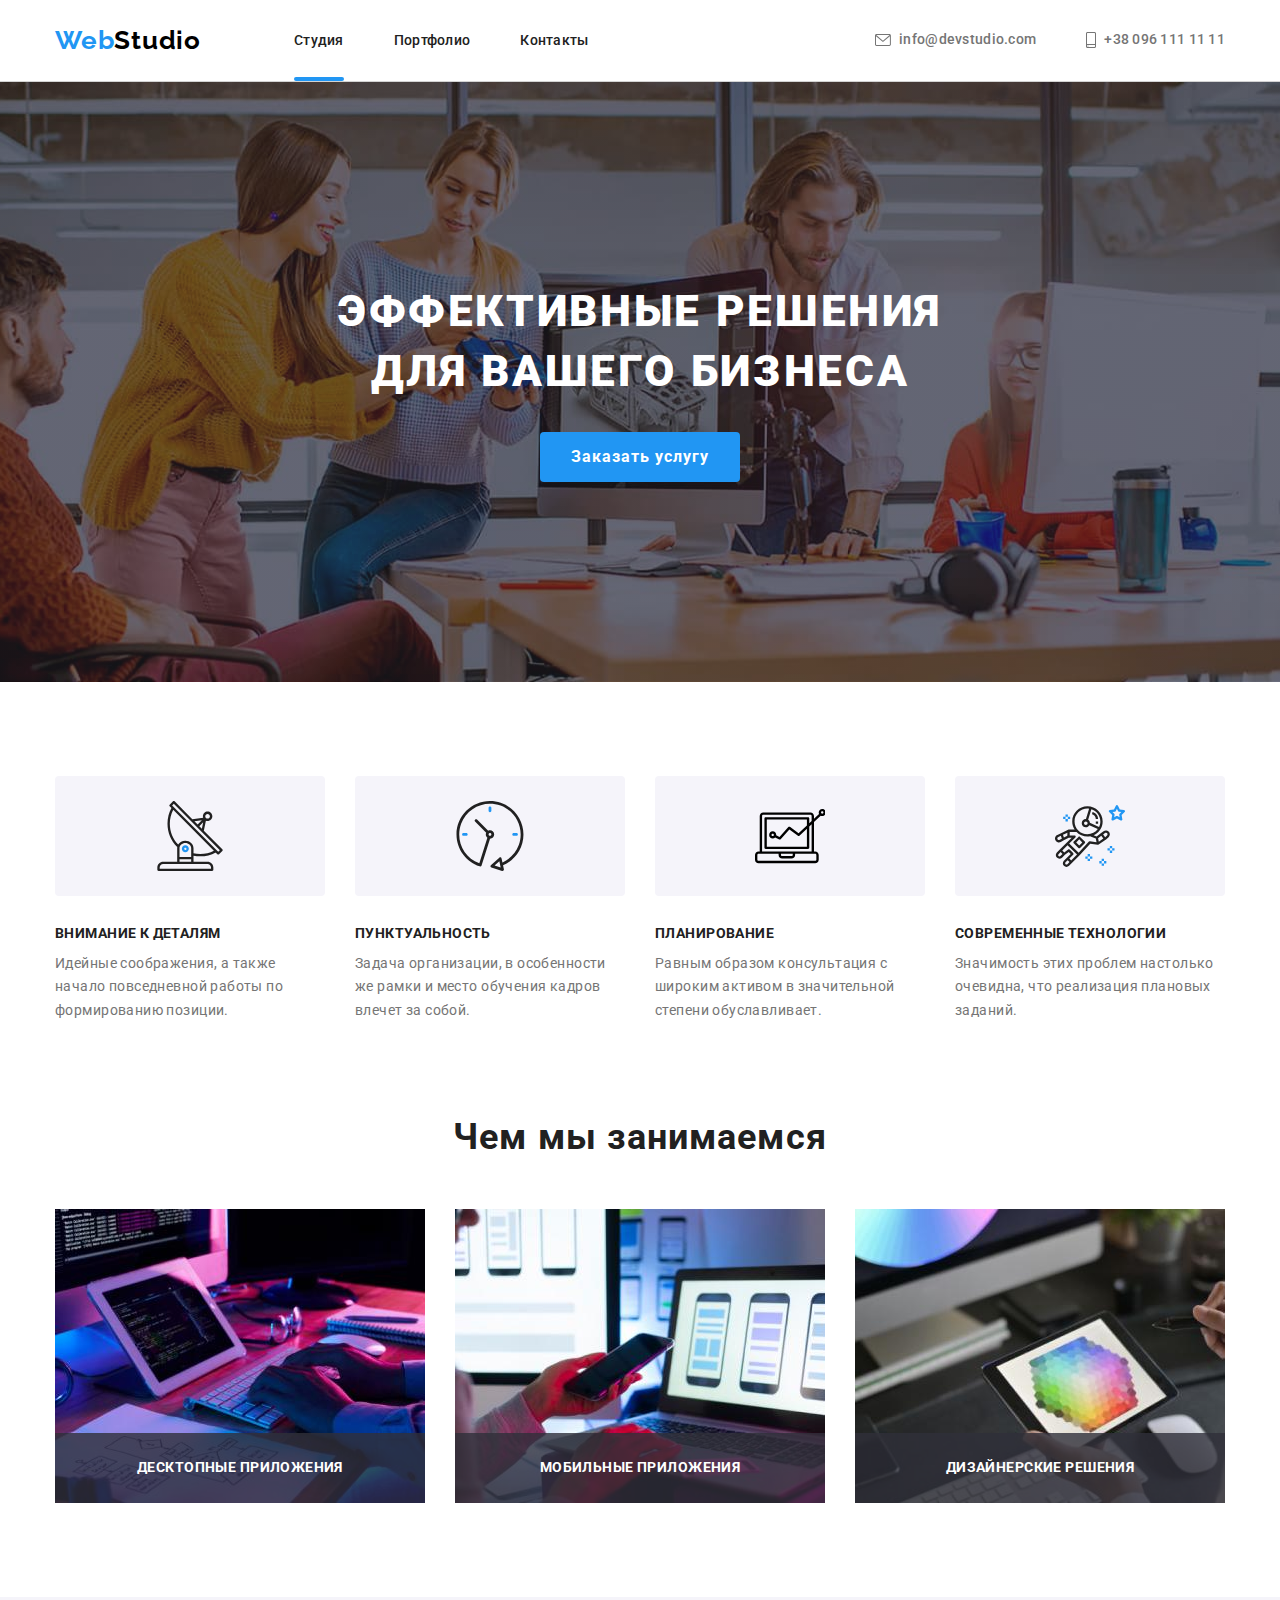
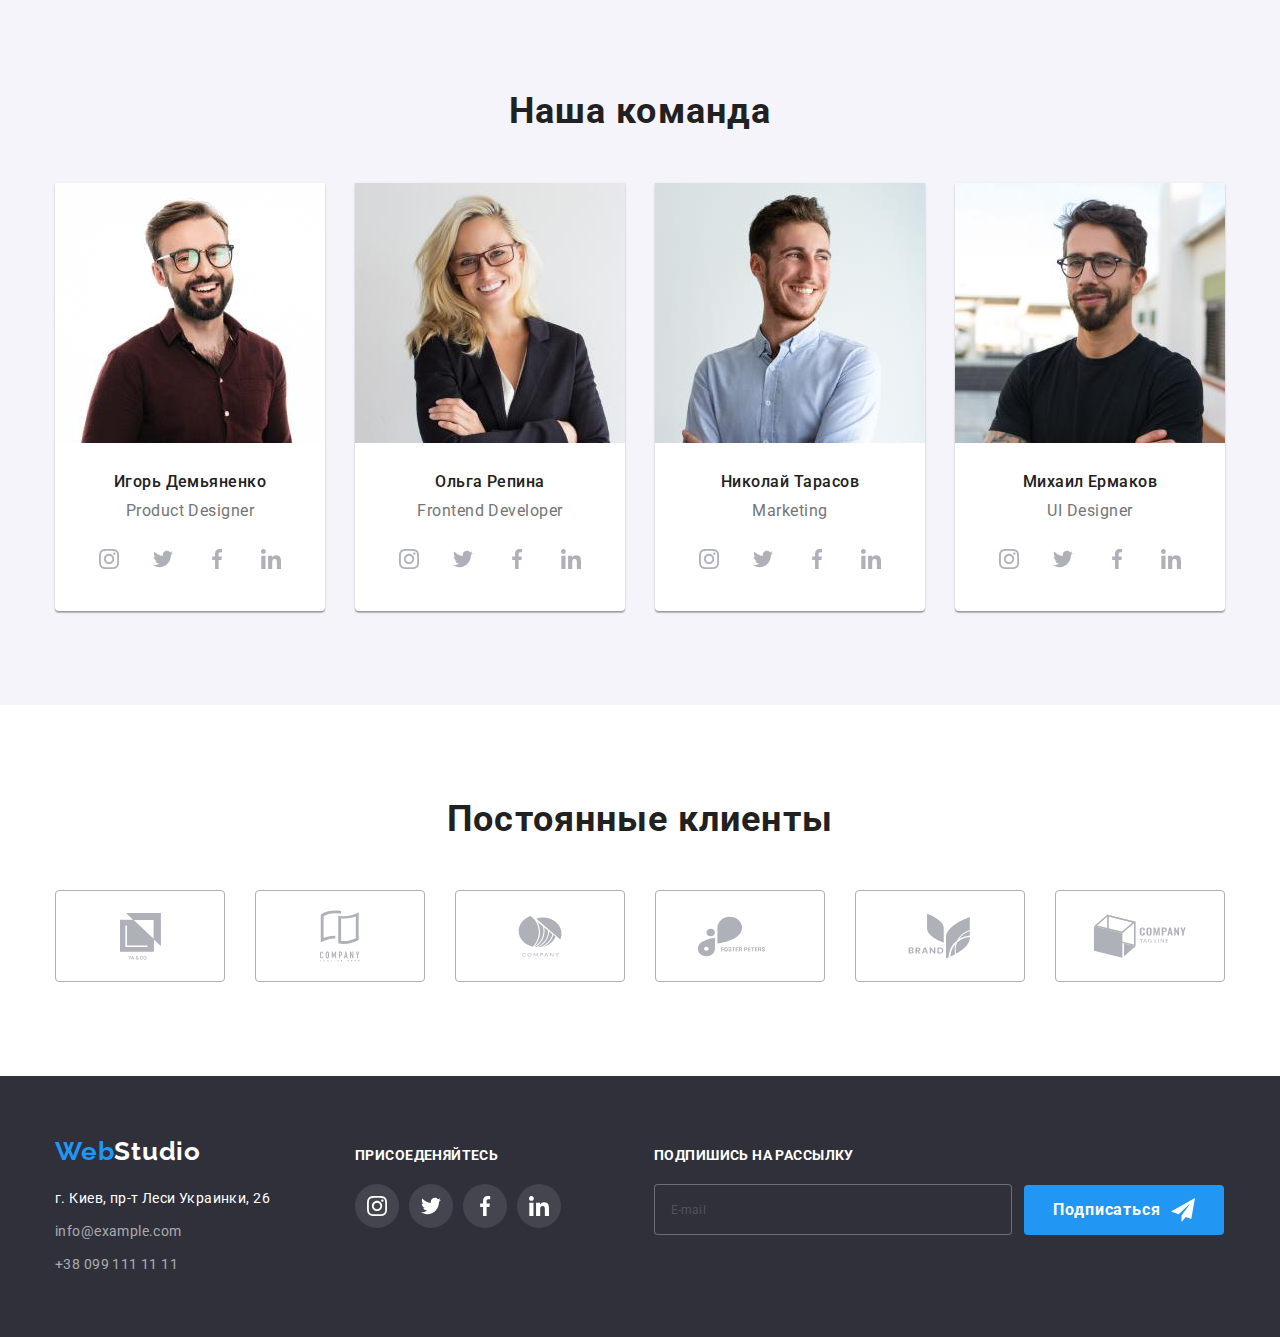
==== commit 42d648e0: "finish" ====
--- a/index.html
+++ b/index.html
@@ -36,9 +36,9 @@
         </nav>
         <div class="header__connect">
           <ul class="header__contacts">
-            <li class="header__contacts__list">
+            <li class="contacts__list">
               <a
-                class="header__adress link  header__svg__link btn"
+                class="header__adress link  contact__link btn"
                 href="mailto:info@devstudio.com"
               >
                 <svg class="header__svg" width="16" height="12">
@@ -47,9 +47,9 @@
                 info@devstudio.com</a
               >
             </li>
-            <li class="header__contacts__list">
+            <li class="contacts__list">
 					<a
-					  class="header__adress link  header__svg__link btn"
+					  class="header__adress link  contact__link btn"
 					  href="tel:+380961111111"
 					>
 					  <svg class="header__svg" width="10" height="16">
@@ -60,57 +60,57 @@
 				 </li>
           </ul>
         </div>
-		  <button type="button" class="header__mobile__menu" data-menu-open>
-			<svg class="header__mobile__menu--open" width="40" height="40">
+		  <button type="button" class="mobile__button" data-menu-open>
+			<svg class="mobile__button--open" width="40" height="40">
 			  <use href="./images/symbol-defs.svg#icon-mobmenu"></use>
 			</svg>
 		 </button>
       </div>
 		
-		<div class="header__modal" data-menu>
+		<div class="mobile__modal" data-menu>
 			<div class="container">
-			<ul class="header__modal__list">
-				<li class="header__modal__item">
-					<a class="current__menu header__modal__link link btn " href="#">Студия</a>
+			<ul class="mobile__list">
+				<li class="mobile__item">
+					<a class="current__menu mobile__link link btn " href="#">Студия</a>
 				 </li>
-				 <li class="header__modal__item">
-					<a class="header__modal__link link btn" href="./portfolio.html"
+				 <li class="mobile__item">
+					<a class="mobile__link link btn" href="./portfolio.html"
 					  >Портфолио</a
 					>
 				 </li>
-				 <li class="header__modal__item">
-					<a class="header__modal__link link btn" href="#">Контакты</a>
+				 <li class="mobile__item">
+					<a class="mobile__link link btn" href="#">Контакты</a>
 				 </li>
 			 </ul>
-			 <div class="header__modal__bottom">
-				 <ul class="header__modal__contacts">
-            <li class="header__modal__contacts__list">
+			 <div class="mobile__bottom">
+				 <ul class="mobile__contacts">
+            <li class="mobile__list">
               <a
-                class="header__modal__phone link  btn"
-                href="mailto:info@devstudio.com"
+                class="mobile__phone link  btn"
+					 href="tel:+380961111111"
               >
 				  +38 096 111 11 11</a
               >
             </li>
-            <li class="header__modal__contacts__list">
+            <li class="mobile__list">
 					<a
-					  class="header__modal__emailadress link   btn"
-					  href="tel:+380961111111"
+					  class="mobile__emailadress link   btn"
+					  href="mailto:info@devstudio.com"
 					>
 					info@devstudio.com</a
 					>
 				 </li>
             </li>
           </ul>
-			 <ul class="header__modal__society">
-				 <li class="header__society__item"><a href="#" class="header__society__link link">Instagram</a></li>
-				 <li class="header__society__item"><a href="#" class="header__society__link link">Twitter</a></li>
-				 <li class="header__society__item"><a href="#" class="header__society__link link">Facebook</a></li>
-				 <li class="header__society__item"><a href="#" class="header__society__link link">LinkedIn</a></li>
+			 <ul class="mobile__society">
+				 <li class="societ__item"><a href="#" class="societ__link link">Instagram</a></li>
+				 <li class="societ__item"><a href="#" class="societ__link link">Twitter</a></li>
+				 <li class="societ__item"><a href="#" class="societ__link link">Facebook</a></li>
+				 <li class="societ__item"><a href="#" class="societ__link link">LinkedIn</a></li>
 			 </ul>
 			</div>
-			 <button class="menu__svg__link" type="button" data-menu-close>
-				<svg class="menu__close__link" width="18" height="18">
+			 <button class="menu__svg" type="button" data-menu-close>
+				<svg class="menu__close" width="18" height="18">
 				  <use href="./images/symbol-defs.svg#icon-xmark"></use>
 				</svg>
 			 </button>
@@ -119,12 +119,12 @@
 	</div>
     </header>
     <main>
-      <section class="section top-heero heero-background">
-        <div class="container section-top-heero">
+      <section class="section top__hero hero__background">
+        <div class="container section__hero">
           <h1 class="solution">ЭФФЕКТИВНЫЕ РЕШЕНИЯ ДЛЯ ВАШЕГО БИЗНЕСА</h1>
           <button
             type="button"
-            class="btn-services btn-main "
+            class="btn__services btn__main "
             data-modal-open
           >
             Заказать услугу
@@ -132,52 +132,52 @@
         </div>
       </section>
       <section class="section">
-        <div class="container top-list">
-          <ul class="top-list-section">
-            <li class="list-style-main">
-              <div class="top-svg">
-                <svg class="top__svg__icon" width="70" height="70">
+        <div class="container top__list">
+          <ul class="list__section">
+            <li class="list__stylepossibilities">
+              <div class="top__svg">
+                <svg class="svg__icon" width="70" height="70">
                   <use href="./images/symbol-defs.svg#icon-antenna"></use>
                 </svg>
               </div>
-              <h3 class="list-main">ВНИМАНИЕ К ДЕТАЛЯМ</h3>
-              <p class="p-main">
+              <h3 class="list__h3">ВНИМАНИЕ К ДЕТАЛЯМ</h3>
+              <p class="list__p">
                 Идейные соображения, а также начало повседневной работы по
                 формированию позиции.
               </p>
             </li>
-            <li class="list-style-main">
-              <div class="top-svg">
-                <svg class="top__svg__icon" width="70" height="70">
+            <li class="list__stylepossibilities">
+              <div class="top__svg">
+                <svg class="svg__icon" width="70" height="70">
                   <use href="./images/symbol-defs.svg#icon-clock"></use>
                 </svg>
               </div>
-              <h3 class="list-main">ПУНКТУАЛЬНОСТЬ</h3>
-              <p class="p-main">
+              <h3 class="list__h3">ПУНКТУАЛЬНОСТЬ</h3>
+              <p class="list__p">
                 Задача организации, в особенности же рамки и место обучения
                 кадров влечет за собой.
               </p>
             </li>
-            <li class="list-style-main">
-              <div class="top-svg">
-                <svg class="top__svg__icon" width="70" height="70">
+            <li class="list__stylepossibilities">
+              <div class="top__svg">
+                <svg class="svg__icon" width="70" height="70">
                   <use href="./images/symbol-defs.svg#icon-vector"></use>
                 </svg>
               </div>
-              <h3 class="list-main">ПЛАНИРОВАНИЕ</h3>
-              <p class="p-main">
+              <h3 class="list__h3">ПЛАНИРОВАНИЕ</h3>
+              <p class="list__p">
                 Равным образом консультация с широким активом в значительной
                 степени обуславливает.
               </p>
             </li>
-            <li class="list-style-main">
-              <div class="top-svg">
-                <svg class="top__svg__icon" width="70" height="70">
+            <li class="list__stylepossibilities">
+              <div class="top__svg">
+                <svg class="svg__icon" width="70" height="70">
                   <use href="./images/symbol-defs.svg#icon-astronaut"></use>
                 </svg>
               </div>
-              <h3 class="list-main">СОВРЕМЕННЫЕ ТЕХНОЛОГИИ</h3>
-              <p class="p-main">
+              <h3 class="list__h3">СОВРЕМЕННЫЕ ТЕХНОЛОГИИ</h3>
+              <p class="list__p">
                 Значимость этих проблем настолько очевидна, что реализация
                 плановых заданий.
               </p>
@@ -185,38 +185,48 @@
           </ul>
         </div>
       </section>
-      <section class="section padding-zeero duty__heading">
+      <section class="section padding__zeero duty__heading">
         <div class="container">
-          <h2 class="duty-team">Чем мы занимаемся</h2>
-          <ul class="duty-list">
-            <li class="duty-img">
-              <img src="./images/pc.jpg" alt="пк_модель" width="370" />
-              <p class="duty-text">ДЕСКТОПНЫЕ ПРИЛОЖЕНИЯ</p>
-            </li>
-            <li class="duty-img">
-              <img
-                src="./images/smartphone.jpg"
-                alt="модель_смартфона"
-                width="370"
-              />
-              <p class="duty-text">МОБИЛЬНЫЕ ПРИЛОЖЕНИЯ</p>
-            </li>
-            <li class="duty-img">
-              <img
-                src="./images/tablet.jpg"
-                alt="модель_планшета"
-                width="370"
-              />
-              <p class="duty-text">ДИЗАЙНЕРСКИЕ РЕШЕНИЯ</p>
+          <h2 class="duty__team">Чем мы занимаемся</h2>
+          <ul class="duty__list">
+            <li class="duty__img">
+					<picture>
+						<source 
+						srcset="./images/gallery/image1.jpg 1x,
+						./images/gallery/image1@2x.jpg 2x"
+						type="image/jpeg">
+						<img  src="./images/gallery/image1.jpg" alt="модель_пк" loading="lazy">
+				 </picture>
+              <p class="duty__description">ДЕСКТОПНЫЕ ПРИЛОЖЕНИЯ</p>
+            </li>
+            <li class="duty__img">
+					<picture>
+						<source 
+						srcset="./images/gallery/image2.jpg 1x,
+						./images/gallery/image2@2x.jpg 2x"
+						type="image/jpeg">
+						<img  src="./images/gallery/image2.jpg" alt="модель_смартфона" loading="lazy">
+				 </picture>
+              <p class="duty__description">МОБИЛЬНЫЕ ПРИЛОЖЕНИЯ</p>
+            </li>
+            <li class="duty__img">
+					<picture>
+						<source 
+						srcset="./images/gallery/image3.jpg 1x,
+						./images/gallery/image3@2x.jpg 2x"
+						type="image/jpeg">
+						<img  src="./images/gallery/image3.jpg" alt="модель_планшета" loading="lazy">
+				 </picture>
+              <p class="duty__description">ДИЗАЙНЕРСКИЕ РЕШЕНИЯ</p>
             </li>
           </ul>
         </div>
       </section>
-      <section class="section team-section">
+      <section class="section team__section">
         <div class="container">
-          <h2 class="duty-team">Наша команда</h2>
-          <ul class="duty-team-list">
-            <li class="duty-style-list">
+          <h2 class="duty__team">Наша команда</h2>
+          <ul class="team__list">
+            <li class="list__style">
               <picture>
 					  <source media="(min-width: 1200px"
 					  srcset="./images/team/desktop-photo1.jpg 1x,
@@ -232,38 +242,38 @@
 					  type="image/jpeg">
 					  <img  src="./images/team/mobile-photo1.jpg" alt="Фото_Игоря" loading="lazy">
 				</picture>
-              <div class="team-name">
+              <div class="team__name">
                 <h3 class="names">Игорь Демьяненко</h3>
                 <p class="work">Product Designer</p>
-                <ul class="social-list">
-                  <li class="social-item">
-                    <a href="" class="svg-link"
-                      ><svg class="social-link" width="20" height="20">
+                <ul class="social__list">
+                  <li class="social__item">
+                    <a href="" class="svg__link"
+                      ><svg class="social__link" width="20" height="20">
                         <use
                           href="./images/symbol-defs.svg#icon-instagram"
                         ></use>
                       </svg>
                     </a>
                   </li>
-                  <li class="social-item">
-                    <a href="" class="svg-link"
-                      ><svg class="social-link" width="20" height="20">
+                  <li class="social__item">
+                    <a href="" class="svg__link"
+                      ><svg class="social__link" width="20" height="20">
                         <use href="./images/symbol-defs.svg#icon-twitter"></use>
                       </svg>
                     </a>
                   </li>
-                  <li class="social-item">
-                    <a href="" class="svg-link"
-                      ><svg class="social-link" width="20" height="20">
+                  <li class="social__item">
+                    <a href="" class="svg__link"
+                      ><svg class="social__link" width="20" height="20">
                         <use
                           href="./images/symbol-defs.svg#icon-facebook"
                         ></use>
                       </svg>
                     </a>
                   </li>
-                  <li class="social-item">
-                    <a href="" class="svg-link"
-                      ><svg class="social-link" width="20" height="20">
+                  <li class="social__item">
+                    <a href="" class="svg__link"
+                      ><svg class="social__link" width="20" height="20">
                         <use
                           href="./images/symbol-defs.svg#icon-linkedin"
                         ></use>
@@ -273,7 +283,7 @@
                 </ul>
               </div>
             </li>
-            <li class="duty-style-list">
+            <li class="list__style">
 					<picture>
 						<source media="(min-width: 1200px"
 						srcset="./images/team/desktop-photo2.jpg 1x,
@@ -289,38 +299,38 @@
 						type="image/jpeg">
 						<img  src="./images/team/mobile-photo2.jpg" alt="Фото_Ольги" loading="lazy">
 				 </picture>
-              <div class="team-name">
+              <div class="team__name">
                 <h3 class="names">Ольга Репина</h3>
                 <p class="work">Frontend Developer</p>
-                <ul class="social-list">
-                  <li class="social-item">
-                    <a href="" class="svg-link"
-                      ><svg class="social-link" width="20" height="20">
+                <ul class="social__list">
+                  <li class="social__item">
+                    <a href="" class="svg__link"
+                      ><svg class="social__link" width="20" height="20">
                         <use
                           href="./images/symbol-defs.svg#icon-instagram"
                         ></use>
                       </svg>
                     </a>
                   </li>
-                  <li class="social-item">
-                    <a href="" class="svg-link"
-                      ><svg class="social-link" width="20" height="20">
+                  <li class="social__item">
+                    <a href="" class="svg__link"
+                      ><svg class="social__link" width="20" height="20">
                         <use href="./images/symbol-defs.svg#icon-twitter"></use>
                       </svg>
                     </a>
                   </li>
-                  <li class="social-item">
-                    <a href="" class="svg-link"
-                      ><svg class="social-link" width="20" height="20">
+                  <li class="social__item">
+                    <a href="" class="svg__link"
+                      ><svg class="social__link" width="20" height="20">
                         <use
                           href="./images/symbol-defs.svg#icon-facebook"
                         ></use>
                       </svg>
                     </a>
                   </li>
-                  <li class="social-item">
-                    <a href="" class="svg-link"
-                      ><svg class="social-link" width="20" height="20">
+                  <li class="social__item">
+                    <a href="" class="svg__link"
+                      ><svg class="social__link" width="20" height="20">
                         <use
                           href="./images/symbol-defs.svg#icon-linkedin"
                         ></use>
@@ -330,7 +340,7 @@
                 </ul>
               </div>
             </li>
-            <li class="duty-style-list">
+            <li class="list__style">
 					<picture>
 						<source media="(min-width: 1200px"
 						srcset="./images/team/desktop-photo3.jpg 1x,
@@ -346,38 +356,38 @@
 						type="image/jpeg">
 						<img  src="./images/team/mobile-photo3.jpg" alt="Фото_Николая" loading="lazy">
 				 </picture>
-              <div class="team-name">
+              <div class="team__name">
                 <h3 class="names">Николай Тарасов</h3>
                 <p class="work">Marketing</p>
-                <ul class="social-list">
-                  <li class="social-item">
-                    <a href="" class="svg-link"
-                      ><svg class="social-link" width="20" height="20">
+                <ul class="social__list">
+                  <li class="social__item">
+                    <a href="" class="svg__link"
+                      ><svg class="social__link" width="20" height="20">
                         <use
                           href="./images/symbol-defs.svg#icon-instagram"
                         ></use>
                       </svg>
                     </a>
                   </li>
-                  <li class="social-item">
-                    <a href="" class="svg-link"
-                      ><svg class="social-link" width="20" height="20">
+                  <li class="social__item">
+                    <a href="" class="svg__link"
+                      ><svg class="social__link" width="20" height="20">
                         <use href="./images/symbol-defs.svg#icon-twitter"></use>
                       </svg>
                     </a>
                   </li>
-                  <li class="social-item">
-                    <a href="" class="svg-link"
-                      ><svg class="social-link" width="20" height="20">
+                  <li class="social__item">
+                    <a href="" class="svg__link"
+                      ><svg class="social__link" width="20" height="20">
                         <use
                           href="./images/symbol-defs.svg#icon-facebook"
                         ></use>
                       </svg>
                     </a>
                   </li>
-                  <li class="social-item">
-                    <a href="" class="svg-link"
-                      ><svg class="social-link" width="20" height="20">
+                  <li class="social__item">
+                    <a href="" class="svg__link"
+                      ><svg class="social__link" width="20" height="20">
                         <use
                           href="./images/symbol-defs.svg#icon-linkedin"
                         ></use>
@@ -387,7 +397,7 @@
                 </ul>
               </div>
             </li>
-            <li class="duty-style-list">
+            <li class="list__style">
 					<picture>
 						<source media="(min-width: 1200px"
 						srcset="./images/team/desktop-photo4.jpg 1x,
@@ -403,38 +413,38 @@
 						type="image/jpeg">
 						<img  src="./images/team/mobile-photo4.jpg" alt="Фото_Михаила" loading="lazy">
 				 </picture>
-              <div class="team-name">
+              <div class="team__name">
                 <h3 class="names">Михаил Ермаков</h3>
                 <p class="work">UI Designer</p>
-                <ul class="social-list">
-                  <li class="social-item">
-                    <a href="" class="svg-link"
-                      ><svg class="social-link" width="20" height="20">
+                <ul class="social__list">
+                  <li class="social__item">
+                    <a href="" class="svg__link"
+                      ><svg class="social__link" width="20" height="20">
                         <use
                           href="./images/symbol-defs.svg#icon-instagram"
                         ></use>
                       </svg>
                     </a>
                   </li>
-                  <li class="social-item">
-                    <a href="" class="svg-link"
-                      ><svg class="social-link" width="20" height="20">
+                  <li class="social__item">
+                    <a href="" class="svg__link"
+                      ><svg class="social__link" width="20" height="20">
                         <use href="./images/symbol-defs.svg#icon-twitter"></use>
                       </svg>
                     </a>
                   </li>
-                  <li class="social-item">
-                    <a href="" class="svg-link"
-                      ><svg class="social-link" width="20" height="20">
+                  <li class="social__item">
+                    <a href="" class="svg__link"
+                      ><svg class="social__link" width="20" height="20">
                         <use
                           href="./images/symbol-defs.svg#icon-facebook"
                         ></use>
                       </svg>
                     </a>
                   </li>
-                  <li class="social-item">
-                    <a href="" class="svg-link"
-                      ><svg class="social-link" width="20" height="20">
+                  <li class="social__item">
+                    <a href="" class="svg__link"
+                      ><svg class="social__link" width="20" height="20">
                         <use
                           href="./images/symbol-defs.svg#icon-linkedin"
                         ></use>
@@ -449,46 +459,46 @@
       </section>
       <section class="section">
         <div class="container">
-          <h2 class="duty-team">Постоянные клиенты</h2>
-          <ul class="client-list">
-            <li class="client-item">
-              <a href="" class="client-link-svg">
-                <svg class="client-link" width="41" height="47">
+          <h2 class="duty__team">Постоянные клиенты</h2>
+          <ul class="client__list">
+            <li class="client__item">
+              <a href="" class="client__link">
+                <svg class="client__svg" width="41" height="47">
                   <use href="./images/symbol-defs.svg#icon-group"></use>
                 </svg>
               </a>
             </li>
-            <li class="client-item">
-              <a href="" class="client-link-svg">
-                <svg class="client-link" width="40" height="52">
+            <li class="client__item">
+              <a href="" class="client__link">
+                <svg class="client__svg" width="40" height="52">
                   <use href="./images/symbol-defs.svg#icon-group-1"></use>
                 </svg>
               </a>
             </li>
-            <li class="client-item">
-              <a href="" class="client-link-svg">
-                <svg class="client-link" width="44" height="42">
+            <li class="client__item">
+              <a href="" class="client__link">
+                <svg class="client__svg" width="44" height="42">
                   <use href="./images/symbol-defs.svg#icon-group-2"></use>
                 </svg>
               </a>
             </li>
-            <li class="client-item">
-              <a href="" class="client-link-svg">
-                <svg class="client-link" width="85" height="41">
+            <li class="client__item">
+              <a href="" class="client__link">
+                <svg class="client__svg" width="85" height="41">
                   <use href="./images/symbol-defs.svg#icon-group-3"></use>
                 </svg>
               </a>
             </li>
-            <li class="client-item">
-              <a href="" class="client-link-svg">
-                <svg class="client-link" width="63" height="46">
+            <li class="client__item">
+              <a href="" class="client__link">
+                <svg class="client__svg" width="63" height="46">
                   <use href="./images/symbol-defs.svg#icon-group-4"></use>
                 </svg>
               </a>
             </li>
-            <li class="client-item">
-              <a href="" class="client-link-svg">
-                <svg class="client-link" width="94" height="44">
+            <li class="client__item">
+              <a href="" class="client__link">
+                <svg class="client__svg" width="94" height="44">
                   <use href="./images/symbol-defs.svg#icon-group-6"></use>
                 </svg>
               </a>
@@ -500,56 +510,56 @@
     <footer class="footer">
       <div class="container footer__container">
         <div class="footer__tablet">
-          <div class="footer_adress">
+          <div class="footer__adress">
             <a class="link footer__logo" href="#"
               ><span class="web">Web</span
               ><span class="studio__footer">Studio</span></a
             >
             <ul class="footer__contacts">
               <li class="footer__item">
-                <address class="footer__adress__text">
+                <address class="footer__adresstext">
                   г. Киев, пр-т Леси Украинки, 26
                 </address>
               </li>
               <li class="footer__item">
-                <a class="link btn footer_link" href="mailto:info@example.com"
+                <a class="link btn footer__link" href="mailto:info@example.com"
                   >info@example.com</a
                 >
               </li>
               <li class="footer__item">
-                <a class="link btn footer_link" href="tel:+380991111111"
+                <a class="link btn footer__link" href="tel:+380991111111"
                   >+38 099 111 11 11</a
                 >
               </li>
             </ul>
           </div>
           <div class="footer__flex">
-            <h3 class="footer__flex__h3">ПРИСОЕДЕНЯЙТЕСЬ</h3>
-            <ul class="footer__flex__list">
-              <li class="footer__flex_item">
-                <a href="" class="footer__flex__link"
-                  ><svg class="footer__flex__link__svg" width="20" height="20">
+            <h3 class="felx__h3">ПРИСОЕДЕНЯЙТЕСЬ</h3>
+            <ul class="footer__flexlist">
+              <li class="footer__flexitem">
+                <a href="" class="flexlink__svg"
+                  ><svg class="svg__flexlink" width="20" height="20">
                     <use href="./images/symbol-defs.svg#icon-instagram"></use>
                   </svg>
                 </a>
               </li>
-              <li class="footer__flex_item">
-                <a href="" class="footer__flex__link"
-                  ><svg class="footer__flex__link__svg" width="20" height="20">
+              <li class="footer__flexitem">
+                <a href="" class="flexlink__svg"
+                  ><svg class="svg__flexlink" width="20" height="20">
                     <use href="./images/symbol-defs.svg#icon-twitter"></use>
                   </svg>
                 </a>
               </li>
-              <li class="footer__flex_item">
-                <a href="" class="footer__flex__link"
-                  ><svg class="footer__flex__link__svg" width="20" height="20">
+              <li class="footer__flexitem">
+                <a href="" class="flexlink__svg"
+                  ><svg class="svg__flexlink" width="20" height="20">
                     <use href="./images/symbol-defs.svg#icon-facebook"></use>
                   </svg>
                 </a>
               </li>
-              <li class="footer__flex_item">
-                <a href="" class="footer__flex__link"
-                  ><svg class="footer__flex__link__svg" width="20" height="20">
+              <li class="footer__flexitem">
+                <a href="" class="flexlink__svg"
+                  ><svg class="svg__flexlink" width="20" height="20">
                     <use href="./images/symbol-defs.svg#icon-linkedin"></use>
                   </svg>
                 </a>
@@ -569,7 +579,7 @@
           </label>
           <button type="submit" class="footer__btn" data-modal-open>
             Подписаться
-            <svg class="footer__label__svg" width="24" height="24">
+            <svg class="footer__labelsvg" width="24" height="24">
               <use href="./images/symbol-defs.svg#icon-telegram"></use>
             </svg>
           </button>
@@ -578,12 +588,12 @@
     </footer>
     <div class="backdrop is-hidden" data-modal>
       <div class="modal">
-        <p class="modal-paragraph">Оставьте свои данные, мы вам перезвоним</p>
-        <form class="modal-form">
-          <label class="modal-label"
-            ><span class="modal-text">Имя </span
-            ><span class="modal-input-svg"
-              ><input type="text" name="name" class="modal-input" /><svg
+        <p class="modal__paragraph">Оставьте свои данные, мы вам перезвоним</p>
+        <form>
+          <label class="modal__label"
+            ><span class="modal__text">Имя </span
+            ><span class="modal__inputsvg"
+              ><input type="text" name="name" class="modal__input" /><svg
                 class="svg-form"
                 width="12"
                 height="12"
@@ -592,10 +602,10 @@
                   href="./images/symbol-defs.svg#icon-modal-client"
                 ></use></svg></span
           ></label>
-          <label class="modal-label"
-            ><span class="modal-text">Телефон</span
-            ><span class="modal-input-svg"
-              ><input type="tel" name="tel" class="modal-input" /><svg
+          <label class="modal__label"
+            ><span class="modal__text">Телефон</span
+            ><span class="modal__inputsvg"
+              ><input type="tel" name="tel" class="modal__input" /><svg
                 class="svg-form"
                 width="13"
                 height="13"
@@ -604,10 +614,10 @@
                   href="./images/symbol-defs.svg#icon-modal-phone"
                 ></use></svg></span
           ></label>
-          <label class="modal-label"
-            ><span class="modal-text">Почта</span
-            ><span class="modal-input-svg"
-              ><input type="email" name="email" class="modal-input" /><svg
+          <label class="modal__label"
+            ><span class="modal__text">Почта</span
+            ><span class="modal__inputsvg"
+              ><input type="email" name="email" class="modal__input" /><svg
                 class="svg-form"
                 width="15"
                 height="12"
@@ -616,8 +626,8 @@
                   href="./images/symbol-defs.svg#icon-modal-email"
                 ></use></svg></span
           ></label>
-          <label class="modal-label"
-            ><span class="modal-text">Комментарий</span>
+          <label class="modal__label"
+            ><span class="modal__text">Комментарий</span>
             <textarea
               name="text"
               id="text"
@@ -629,19 +639,19 @@
           <label class="checkbox"
             ><input
               type="checkbox"
-              class="input-checkbox"
+              class="input__checkbox"
               value="license-agreed"
             /><span class="check-box"></span
-            ><span class="span-modal"
+            ><span class="modal__span"
               >Соглашаюсь с рассылкой и принимаю
-              <a href="#" class="checkbox-link"> Условия договора</a></span
+              <a href="#" class="ckeckbox__link"> Условия договора</a></span
             ></label
           >
-          <button type="submit" class="modal-label-btn">Отправить</button>
+          <button type="submit" class="modal__labelbtn">Отправить</button>
         </form>
 
-        <button class="modal-svg-link" data-modal-close>
-          <svg class="modal-close-link" width="11" height="11">
+        <button class="modal__svglink" data-modal-close>
+          <svg class="modal__closelink" width="11" height="11">
             <use href="./images/symbol-defs.svg#icon-xmark"></use>
           </svg>
         </button>
--- a/css/main.min.css
+++ b/css/main.min.css
@@ -1,2 +1,2 @@
-:root{--contacts-color: #ffffff;--link-color: #2196f3;--primary-text-color: #212121;--secondary-text-color: #757575;--header-text-color: #757575;--header-text-color-link: #212121;--nav-text-color: #ffffff;--accent-color: #2196f3;--portfolio-text-color: #212121;--web-color: #2196f3;--studio-color: #000000;--footer-color: rgba(255, 255, 255, 0.6);--footer-background-color: #2f303a;--border-color: #ececec;--buttons-background-color: #f5f4fa;--section-background-color: #2f303a;--btn-spec-color: #0b8bf3;--img-background-color: #f5f4fa;--footer_link-color: rgba(255, 255, 255, 0.6);--background-overlay-background: rgba(33, 150, 243, 0.9);--border-color: rgba(33, 33, 33, 0.2)}.visually-hidden{position:absolute;white-space:nowrap;width:1px;height:1px;overflow:hidden;border:0;padding:0;clip:rect(0 0 0 0);clip-path:inset(50%);margin:-1px}*,::after,::before{box-sizing:border-box}html{-moz-tab-size:4;tab-size:4}html{line-height:1.15;-webkit-text-size-adjust:100%}body{margin:0}body{font-family:system-ui, -apple-system, "Segoe UI", Roboto, Helvetica, Arial, sans-serif, "Apple Color Emoji", "Segoe UI Emoji"}hr{height:0;color:inherit}abbr[title]{text-decoration:underline dotted}b,strong{font-weight:bolder}code,kbd,pre,samp{font-family:ui-monospace, SFMono-Regular, Consolas, "Liberation Mono", Menlo, monospace;font-size:1em}small{font-size:80%}sub,sup{font-size:75%;line-height:0;position:relative;vertical-align:baseline}sub{bottom:-0.25em}sup{top:-0.5em}table{text-indent:0;border-color:inherit}button,input,optgroup,select,textarea{font-family:inherit;font-size:100%;line-height:1.15;margin:0}button,select{text-transform:none}[type="button"],[type="reset"],[type="submit"],button{-webkit-appearance:button}::-moz-focus-inner{border-style:none;padding:0}:-moz-focusring{outline:1px dotted ButtonText}:-moz-ui-invalid{box-shadow:none}legend{padding:0}progress{vertical-align:baseline}::-webkit-inner-spin-button,::-webkit-outer-spin-button{height:auto}[type="search"]{-webkit-appearance:textfield;outline-offset:-2px}::-webkit-search-decoration{-webkit-appearance:none}::-webkit-file-upload-button{-webkit-appearance:button;font:inherit}summary{display:list-item}h1,h2,h3,h4,h5,h6,p{margin:0}ul{margin:0;padding:0;list-style:none}body{font-family:"Roboto", sans-serif;color:var(--primary-text-color)}img{display:block;max-width:100%;height:auto}.link{text-decoration:none}.container{width:100%;margin-left:auto;margin-right:auto;padding-left:15px;padding-right:15px}@media screen and (min-width: 480px){.container{width:480px}}@media screen and (min-width: 768px){.container{width:768px}}@media screen and (min-width: 1200px){.container{width:1200px}}.section{padding-top:60px;padding-bottom:60px}@media screen and (min-width: 1200px){.section{padding-top:94px;padding-bottom:94px}}.padding-zeero{padding:0px}@media screen and (min-width: 1200px){.padding-zeero{padding-top:0px;padding-bottom:94px}}.btn{transition:color 250ms cubic-bezier(0.4, 0, 0.2, 1)}.btn:hover,.btn:focus{fill:var(--accent-color);color:#2196f3;cursor:pointer}.portfolio-btn{padding:6px 20px;border:none;transition:box-shadow 250ms cubic-bezier(0.4, 0, 0.2, 1)}.portfolio-btn:hover,.portfolio-btn:focus{box-shadow:0px 4px 4px rgba(0,0,0,0.25)}.btn-main{background-color:var(--buttons-background-color);border-radius:4px;transition:color,box-shadow,background-color,250ms cubic-bezier(0.4, 0, 0.2, 1)}.btn-main:hover,.btn-main:focus{color:var(--nav-text-color);background-color:var(--link-color);cursor:pointer;box-shadow:0px 4px 4px rgba(0,0,0,0.25)}.btn-services{font-family:Roboto;font-size:16px;font-weight:700;line-height:1.87;letter-spacing:.06em;width:200px;height:50px;border-radius:4px;background-color:var(--accent-color);color:var(--nav-text-color);display:block;margin:0 auto;border:none;transition:background-color 250ms cubic-bezier(0.4, 0, 0.2, 1)}.btn-services:hover,.btn-services:focus{background-color:var(--btn-spec-color)}.social-list{display:flex;justify-content:center}.social-item{width:44px;height:44px}.social-item:not(:last-child){margin-right:10px}.svg-link{width:100%;height:100%;background-color:#ffffff;border-radius:50%;display:flex;align-items:center;justify-content:center;transition:background-color 250ms cubic-bezier(0.4, 0, 0.2, 1)}.svg-link:hover,.svg-link:focus{background-color:var(--accent-color)}.social-link{fill:#afb1b8;transition:fill 250ms cubic-bezier(0.4, 0, 0.2, 1)}.svg-link:hover .social-link,.svg-link:focus .social-link{fill:var(--nav-text-color)}.overlay{position:relative;overflow:hidden}.overlay-text{position:absolute;opacity:1;width:100%;height:100%;padding:63px 24px;display:flex;justify-content:center;align-items:center;color:var(--nav-text-color);background-color:var(--background-overlay-background);top:0;left:0;transition:transform 250ms cubic-bezier(0.4, 0, 0.2, 1);transform:translateY(101%);font-size:18px;font-weight:400;line-height:1.56;letter-spacing:.03em}.portfolio-style-list:hover .overlay-text{transform:translateY(0)}.label-btn{display:flex;justify-content:center;align-items:center;border-radius:4px;width:200px;height:50px;background-color:var(--web-color);font-size:16px;font-weight:700;line-height:1.87;letter-spacing:.06em;color:var(--nav-text-color);margin-left:10px;cursor:pointer;border:none}.label-btn-svg{margin-left:10px;fill:var(--nav-text-color)}.backdrop{position:fixed;top:0;left:0;width:100%;height:100%;background-color:rgba(0,0,0,0.2);opacity:1;overflow-y:scroll;transition:opacity 3s cubic-bezier(0.4, 0, 0.2, 1),visibility 3s cubic-bezier(0.4, 0, 0.2, 1)}.backdrop.is-hidden{visibility:hidden;opacity:0;pointer-events:none}.backdrop.is-hidden .modal{transform:translate(-50%, -50%) scale(0.5)}.modal{position:absolute;top:50%;left:50%;width:100%;padding:40px;height:100%;background-color:var(--contacts-color);transform:translate(-50%, -50%) scale(1);transition:transform 3s cubic-bezier(0.4, 0, 0.2, 1)}.modal-paragraph{text-align:center;margin-bottom:12px;font-size:20px;font-weight:700;line-height:1.15;letter-spacing:.03em;color:var(--primary-text-color)}@media screen and (max-width: 1199px){.modal{width:450px;height:609px}}@media screen and (min-width: 1200px){.modal{width:530px;height:580px}}.modal-label{font-size:12px;font-weight:400;line-height:1.16;letter-spacing:.01em;color:var(--secondary-text-color)}.modal-text{display:block;margin-top:10px;margin-bottom:4px}.modal-input-svg{position:relative}.svg-form{position:absolute;top:50%;transform:translateY(-50%);left:15px;transition:fill 250ms cubic-bezier(0.4, 0, 0.2, 1)}.modal-input{width:100%;height:40px;border:1px solid rgba(33,33,33,0.2);border-radius:4px;cursor:pointer;padding-left:42px;padding-top:12px;padding-bottom:12px;outline:none;transition:border-color 250ms cubic-bezier(0.4, 0, 0.2, 1)}.modal-input:hover,.modal-input:focus{border-color:var(--accent-color)}.modal-input:hover+.svg-form,.modal-input:focus+.svg-form{fill:var(--accent-color)}.header__modal{position:fixed;z-index:10;top:0;left:0;width:100vw;height:100vh;padding-top:48px;padding-bottom:48px;background-color:var(--contacts-color);overflow-y:scroll;visibility:hidden;opacity:0;transform:translateX(-100%);transition:transform 500ms var(--cubic),visibility 250ms var(--cubic),opacity 250ms var(--cubic)}.header__modal.is-open{transform:translateX(0);visibility:visible;opacity:1}.header__modal .container{padding-left:40px;padding-right:40px;position:relative;display:flex;flex-direction:column;min-height:450px;height:100%}@media screen and (min-width: 768px){.header__modal{display:none}}.header__modal__bottom{margin-top:auto}.header__modal__item{font-size:40px;font-weight:500;line-height:1.74;letter-spacing:.02em}.header__modal__item:not(:last-child){margin-bottom:36px;height:48px}.header__modal__link{color:var(--primary-text-color)}.current__menu{color:var(--accent-color)}.header__modal__contacts{margin-bottom:64px}.header__modal__contacts__list{color:var(--primary-text-color)}.header__modal__contacts__list:not(:last-child){margin-bottom:32px}.header__modal__phone{color:var(--link-color);font-size:34px;font-weight:500;line-height:1.17;letter-spacing:.02em}.header__modal__emailadress{font-size:24px;font-weight:500;line-height:1.16;letter-spacing:.02em;color:var(--header-text-color)}.header__modal__society{display:flex}.header__society__item:not(:last-child){padding-right:10px;border-right:1px solid var(--border-color);margin-right:10px}.header__society__link{font-size:18px;font-weight:500;line-height:1.22;letter-spacing:.02em;color:var(--link-color)}.header__mobile__menu{width:40px;height:40px;border:none;background-color:transparent;display:flex;align-items:center;justify-content:center;position:absolute;right:15px;cursor:pointer}.header__mobile__menu:hover .header__mobile__menu--open,.header__mobile__menu:focus .header__mobile__menu--open{fill:var(--accent-color)}@media screen and (min-width: 768px){.header__mobile__menu{display:none}}.header__mobile__menu--open{transition:fill 250ms cubic-bezier(0.4, 0, 0.2, 1)}.textarea{resize:none;width:100%;height:120px;border:1px solid rgba(33,33,33,0.2);box-sizing:border-box;border-radius:4px;padding:12px 16px;margin-bottom:20px}::placeholder{font-family:Roboto;font-size:12px;font-weight:400;line-height:1.16;letter-spacing:.01em;font-style:normal;color:rgba(117,117,117,0.5)}.checkbox{font-size:12px;font-weight:0;line-height:1.16;letter-spacing:.03em;color:var(--secondary-text-color);display:flex;justify-content:center;align-items:center;margin-bottom:30px}@media screen and (min-width: 1200px){.checkbox{font-size:14px;font-weight:0;line-height:1.71;letter-spacing:.01em}}.input-checkbox{position:absolute;-webkit-appearance:none}.input-checkbox:focus+.check-box,.input-checkbox:hover+.check-box{background-image:url(../images/hf-checkbox.svg)}.input-checkbox:checked+.check-box{background-color:var(--accent-color);background-image:url(../images/checked.svg)}.check-box{position:absolute;width:16px;height:15px;left:40px;background-image:url(../images/checkbox.svg);background-position:center;background-repeat:no-repeat}@media screen and (min-width: 1200px){.check-box{left:54px}}.span-modal{margin-left:16px}@media screen and (min-width: 1200px){.span-modal{margin-left:8px}}.checkbox-link{color:var(--web-color)}.modal-label-btn{display:block;margin:0 auto;width:200px;height:50px;background-color:var(--web-color);color:var(--nav-text-color);font-size:16px;font-weight:700;line-height:1.87;letter-spacing:.06em;box-shadow:0px 4px 4px rgba(0,0,0,0.15);border:none;border-radius:4px;cursor:pointer}.modal-close-link{transition:fill 250ms cubic-bezier(0.4, 0, 0.2, 1)}.modal-svg-link{position:absolute;width:33px;height:33px;border-radius:50%;border:1px solid rgba(0,0,0,0.1);background-color:var(--contacts-color);top:8px;right:8px}.modal-svg-link:hover .modal-close-link,.modal-svg-link:focus .modal-close-link{fill:var(--accent-color)}.menu__svg__link{position:absolute;width:33px;height:33px;border:none;background-color:var(--contacts-color);top:0;right:25px}.menu__svg__link:hover .menu__close__link,.menu__svg__link:focus .menu__close__link{fill:var(--accent-color)}.menu__close__link{transition:fill 250ms cubic-bezier(0.4, 0, 0.2, 1)}.header{padding:15px 0px;border-bottom:1px solid var(--border-color)}@media screen and (min-width: 1200px){.header{padding:25px 0px}}.header__container{display:flex;align-items:center}.header__logo{margin-right:88px}@media screen and (min-width: 1200px){.header__logo{margin-right:93px}}.web{font-family:Raleway;font-size:24px;font-weight:700;line-height:1.16;letter-spacing:.03em;color:var(--web-color)}@media screen and (min-width: 1200px){.web{font-size:26px;font-weight:700;line-height:1.19;letter-spacing:.03em}}.studio{font-family:Raleway;font-size:24px;font-weight:700;line-height:1.16;letter-spacing:.03em;color:var(--studio-color)}@media screen and (min-width: 1200px){.studio{font-size:26px;font-weight:700;line-height:1.19;letter-spacing:.03em}}.header__nav{display:flex}.header__list{display:none;position:relative;width:295px}@media screen and (min-width: 768px){.header__list{display:flex}}.header__item{position:relative}.header__item:not(:last-child){margin-right:50px}.current{color:var(--accent-color)}.current::after{content:" ";background-color:var(--accent-color);width:100%;height:4px;border-radius:2px;display:block;position:absolute;top:46px}.header__link{font-size:14px;font-weight:500;line-height:1.14;letter-spacing:.02em;color:var(--header-text-color-link)}.header__connect{display:flex;margin-left:auto}.header__contacts{display:none}@media screen and (min-width: 768px){.header__contacts{display:flex;margin-left:auto;flex-direction:column}}@media screen and (min-width: 1200px){.header__contacts{display:flex;flex-direction:row}}@media screen and (min-width: 1200px){.header__contacts__list:not(:last-child){margin-right:50px}}.header__adress{display:flex;align-items:center;font-size:12px;font-weight:500;line-height:1.16;letter-spacing:.02em;color:var(--header-text-color)}@media screen and (min-width: 1200px){.header__adress{font-size:14px;font-weight:500;line-height:1.14;letter-spacing:.02em}}.header__svg__link{width:100%;height:100%;display:flex;align-items:center;margin-bottom:10px}.header__svg{fill:currentColor;display:flex;margin-right:8px}.heero-background{margin:0 auto;border-color:rgba(47,48,58,0.4);background-image:linear-gradient(rgba(47,48,58,0.4), rgba(47,48,58,0.4)),url(../images/mobhero-x1.jpg);background-repeat:no-repeat;background-size:cover;background-position:center}@media screen and (min-width: 768px){.heero-background{background-image:linear-gradient(rgba(47,48,58,0.4), rgba(47,48,58,0.4)),url(../images/tablethero-x1.jpg);background-repeat:no-repeat;background-size:cover;background-position:center}}@media screen and (min-width: 1200px){.heero-background{max-width:1600px;background-image:linear-gradient(rgba(47,48,58,0.4), rgba(47,48,58,0.4)),url(../images/desktophero-x1.jpg);background-repeat:no-repeat;background-size:cover;background-position:center}}.top-heero{background-color:var(--section-background-color);padding-top:118px;padding-bottom:118px}@media screen and (min-width: 1200px){.top-heero{padding-top:200px;padding-bottom:200px}}.solution{font-size:26px;font-weight:900;line-height:1.62;letter-spacing:.06em;color:var(--nav-text-color);width:100%;margin:0 auto;text-align:center;margin-bottom:30px}@media screen and (max-width: 1199px){.solution{width:360px}}@media screen and (min-width: 1200px){.solution{width:696px;font-size:44px;font-weight:900;line-height:1.36;letter-spacing:.06em}}.top-list{display:flex}.top-list-section{margin-bottom:-30px}@media screen and (min-width: 480px){.top-list-section{justify-content:center}}@media screen and (min-width: 768px){.top-list-section{display:flex;flex-wrap:wrap;margin-left:-30px}}.list-style-main{width:100%;margin-bottom:30px}@media screen and (min-width: 768px){.list-style-main{flex-basis:calc(100% / 2 - 30px);margin-left:30px}}@media screen and (min-width: 1200px){.list-style-main{flex-basis:calc(100% / 4 - 30px)}}.top-svg{width:100%;height:120px;display:flex;justify-content:center;align-items:center;background-color:var(--img-background-color);border-radius:4px;margin-bottom:30px}@media screen and (min-width: 768px){.top-svg{width:354px}}@media screen and (min-width: 1200px){.top-svg{width:270px}}.top__svg__icon{width:70px;height:70px}.list-main{font-size:14px;font-weight:700;line-height:1.14;letter-spacing:.03em;color:var(--primary-text-color);margin-bottom:10px;text-align:center}@media screen and (min-width: 768px){.list-main{text-align:left}}.p-main{font-size:14px;font-weight:400;line-height:1.71;letter-spacing:.03em;color:var(--secondary-text-color)}.duty__heading{display:none}@media screen and (min-width: 1200px){.duty__heading{display:block}}.duty-list{display:flex}.duty-img{position:relative}.duty-img:not(:last-child){margin-right:30px}.duty-text{display:flex;position:absolute;justify-content:center;align-items:center;font-size:14px;font-weight:700;line-height:1.14;letter-spacing:.03em;text-align:center;background:rgba(47,48,58,0.8);color:var(--nav-text-color);width:100%;height:70px;bottom:0px}.team-section{background-color:var(--img-background-color);margin:0 auto}.duty-team{text-align:center;margin-bottom:30px;font-size:28px;font-weight:700;line-height:1.17;letter-spacing:.03em;color:var(--primary-text-color)}@media screen and (min-width: 1200px){.duty-team{font-size:36px;font-weight:700;line-height:1.16;letter-spacing:.03em;margin-bottom:50px}}.duty-team-list{width:100%;margin-bottom:-30px}@media screen and (min-width: 768px){.duty-team-list{display:flex;flex-direction:row;flex-wrap:wrap;margin-left:-30px;justify-content:center}}.duty-style-list{width:100%;margin-bottom:30px;background-color:var(--nav-text-color);border-radius:0px 0px 4px 4px;box-shadow:0px 1px 3px rgba(0,0,0,0.12),0px 1px 1px rgba(0,0,0,0.14),0px 2px 1px rgba(0,0,0,0.2)}@media screen and (min-width: 768px){.duty-style-list{flex-basis:calc(100% / 2 - 20px);margin-left:30px}}@media screen and (min-width: 1200px){.duty-style-list{flex-basis:calc(100% / 4 - 30px)}}.team-name{padding:30px 0px;text-align:center}.names{margin-bottom:10px;font-size:16px;font-weight:500;line-height:1.18;letter-spacing:.03em;color:var(--primary-text-color)}.work{font-size:16px;font-weight:400;line-height:1.18;letter-spacing:.03em;color:var(--secondary-text-color);margin-bottom:16px}.client-list{width:100%;display:flex;flex-wrap:wrap;margin-bottom:-30px;margin-left:-30px}@media screen and (min-width: 768px){.client-list{flex-wrap:wrap}}@media screen and (min-width: 1200px){.client-list{flex-wrap:wrap}}.client-item{width:100%;height:92px;border-radius:4px;border:1px solid #afb1b8;background-position:center;background-repeat:no-repeat;background-size:106px 60px;transition:border-color 250ms cubic-bezier(0.4, 0, 0.2, 1);margin-bottom:30px}.client-item:hover,.client-item:focus{border-color:var(--accent-color)}@media screen and (min-width: 480px){.client-item{max-width:210px;flex-basis:calc(100% / 2 - 30px);margin-bottom:30px;margin-left:30px}}@media screen and (min-width: 768px){.client-item{flex-basis:calc(100% / 3 - 30px);max-width:226px}}@media screen and (min-width: 1200px){.client-item{flex-basis:calc(100% / 6 - 30px);max-width:170px}}.client-link{width:100%;fill:#afb1b8;transition:fill 250ms cubic-bezier(0.4, 0, 0.2, 1)}.client-link-svg{width:100%;height:100%;display:flex;align-items:center;justify-content:center;transition:background-color 250ms cubic-bezier(0.4, 0, 0.2, 1)}.client-link-svg:hover .client-link,.client-link-svg:focus .client-link{fill:var(--accent-color)}.portfolio-buttons-top{border-radius:4px;border-color:#f5f4fa;margin-bottom:20px;display:flex;text-align:center;justify-content:center}@media screen and (min-width: 768px){.portfolio-buttons-top{margin-bottom:30px}}@media screen and (min-width: 768px){.portfolio-buttons-top{margin-bottom:56px}}.portfolio-buttons{display:flex;flex-wrap:wrap}@media screen and (min-width: 768px){.portfolio-buttons{flex-direction:row}}.portfolio-buttons-items{display:flex;margin-bottom:20px}.portfolio-buttons-items:not(:last-child){margin-right:8px}.portfolio-nav{font-size:16px;font-weight:500;line-height:1.62;letter-spacing:.03em;color:var(--header-text-color-link);font-family:Roboto}.portfolio-team-list{width:100%;height:100%;margin-bottom:-30px}@media screen and (min-width: 768px){.portfolio-team-list{display:flex;flex-direction:row;flex-wrap:wrap;margin-left:-30px}}.portfolio-style-list{position:relative;width:100%;height:100%;margin-bottom:30px}@media screen and (min-width: 480px){.portfolio-style-list{width:450px}}@media screen and (min-width: 768px){.portfolio-style-list{width:354px;flex-basis:calc(100% / 2 - 30px);margin-left:30px}}@media screen and (min-width: 1200px){.portfolio-style-list{flex-basis:calc(100% / 3 - 30px);width:370px}}.portfolio-link{display:block;text-decoration:none;transition:box-shadow 250ms cubic-bezier(0.4, 0, 0.2, 1)}.portfolio-link:hover,.portfolio-link:focus{box-shadow:0px 1px 1px rgba(0,0,0,0.12),0px 4px 4px rgba(0,0,0,0.06),1px 4px 6px rgba(0,0,0,0.16)}.portfolio-help{width:100%;height:100%}@media screen and (min-width: 480px){.portfolio-help{height:294px}}.portfolio-img-description{border:1px solid #eeeeee;border-top:none;padding:20px 24px}.h3-text{font-size:18px;font-weight:700;line-height:2;letter-spacing:.06em;color:var(--primary-text-color);margin-bottom:4px}.description-text{font-size:16px;font-weight:400;line-height:1.87;letter-spacing:.03em;color:var(--secondary-text-color)}.footer{color:var(--footer-color);background-color:var(--footer-background-color);padding-top:60px;padding-bottom:60px}@media screen and (min-width: 1200px){.footer__container{display:flex;align-items:baseline}}@media screen and (min-width: 768px){.footer__tablet{display:flex;align-items:baseline}}@media screen and (min-width: 768px) and (max-width: 1199px){.footer__tablet{margin-bottom:60px;justify-content:space-around}}@media screen and (max-width: 767px){.footer_adress{margin-bottom:60px}}@media screen and (max-width: 1199px){.footer_adress{text-align:center}}@media screen and (min-width: 1200px){.footer_adress{min-width:230px;margin-right:70px}}.footer__logo{margin-bottom:20px}.studio__footer{font-family:Raleway;font-size:24px;font-weight:700;line-height:1.16;letter-spacing:.03em;color:var(--contacts-color)}@media screen and (min-width: 1200px){.studio__footer{font-size:26px;font-weight:700;line-height:1.19;letter-spacing:.03em}}.footer__contacts{margin-top:20px;margin-bottom:60px}.footer__item:not(:last-child){margin-bottom:9px}.footer__adress__text{font-family:Roboto;font-style:normal;font-size:14px;font-weight:400;line-height:1.71;letter-spacing:.03em;color:var(--contacts-color)}.footer_link{font-family:Roboto;font-style:normal;font-size:14px;font-weight:400;line-height:1.71;letter-spacing:.03em;color:var(--footer_link-color)}@media screen and (max-width: 767px){.footer__flex{margin-bottom:60px}}@media screen and (min-width: 1200px){.footer__flex{margin-right:93px}}.footer__flex__h3{color:var(--contacts-color);margin-bottom:20px;font-size:14px;font-weight:700;line-height:1.14;letter-spacing:.03em}@media screen and (max-width: 1199px){.footer__flex__h3{text-align:center}}.footer__flex__list{display:flex;justify-content:center}.footer__flex_item{width:44px;height:44px}.footer__flex_item:not(:last-child){margin-right:10px}.footer__flex__link{width:100%;height:100%;background-color:rgba(255,255,255,0.1);border-radius:50%;display:flex;align-items:center;justify-content:center;transition:background-color 250ms cubic-bezier(0.4, 0, 0.2, 1)}.footer__flex__link:hover,.footer__flex__link:focus{background-color:var(--accent-color)}.footer__flex__link__svg{fill:#ffffff;transition:fill 250ms cubic-bezier(0.4, 0, 0.2, 1)}.footer__flex__link:hover .footer__flex__link__svg,.footer__flex__link:focus .footer__flex__link__svg{fill:var(--nav-text-color)}.footer__email{display:flex;width:100%}@media screen and (max-width: 1199px){.footer__email{flex-direction:column;align-items:center;text-align:center}}@media screen and (min-width: 1200px){.footer__email{align-items:flex-end}}.footer__label{display:block}@media screen and (max-width: 1199px){.footer__label{width:100%;margin-bottom:20px}}.footer__span{display:block;margin-bottom:20px;font-size:14px;font-weight:700;line-height:1.14;letter-spacing:.03em;color:var(--contacts-color)}.input{display:block;min-height:50px;width:100%;margin:0 auto;padding:15px 16px;border:1px solid rgba(255,255,255,0.3);border-radius:4px;background-color:var(--footer-background-color);color:var(--contacts-color)}@media screen and (min-width: 480px){.input{width:450px}}@media screen and (min-width: 1200px){.input{width:358px;margin-right:12px}}.footer__btn{width:200px;height:50px;display:flex;align-items:center;justify-content:center;background-color:var(--web-color);color:var(--nav-text-color);cursor:pointer;border:none;border-radius:4px;font-size:16px;font-weight:700;line-height:1.87;letter-spacing:.06em}.footer__btn:hover,.footer__btn:focus{background-color:var(--btn-spec-color)}.footer__label__svg{margin-left:10px;fill:var(--nav-text-color)}
+:root{--contacts-color: #ffffff;--link-color: #2196f3;--primary-text-color: #212121;--secondary-text-color: #757575;--header-text-color: #757575;--header-text-color-link: #212121;--nav-text-color: #ffffff;--accent-color: #2196f3;--portfolio-text-color: #212121;--web-color: #2196f3;--studio-color: #000000;--footer-color: rgba(255, 255, 255, 0.6);--footer-background-color: #2f303a;--border-color: #ececec;--buttons-background-color: #f5f4fa;--section-background-color: #2f303a;--btn-spec-color: #0b8bf3;--img-background-color: #f5f4fa;--footer__link-color: rgba(255, 255, 255, 0.6);--background-overlay-background: rgba(33, 150, 243, 0.9);--border-color: rgba(33, 33, 33, 0.2)}.visually-hidden{position:absolute;white-space:nowrap;width:1px;height:1px;overflow:hidden;border:0;padding:0;clip:rect(0 0 0 0);clip-path:inset(50%);margin:-1px}*,::after,::before{box-sizing:border-box}html{-moz-tab-size:4;tab-size:4}html{line-height:1.15;-webkit-text-size-adjust:100%}body{margin:0}body{font-family:system-ui, -apple-system, "Segoe UI", Roboto, Helvetica, Arial, sans-serif, "Apple Color Emoji", "Segoe UI Emoji"}hr{height:0;color:inherit}abbr[title]{text-decoration:underline dotted}b,strong{font-weight:bolder}code,kbd,pre,samp{font-family:ui-monospace, SFMono-Regular, Consolas, "Liberation Mono", Menlo, monospace;font-size:1em}small{font-size:80%}sub,sup{font-size:75%;line-height:0;position:relative;vertical-align:baseline}sub{bottom:-0.25em}sup{top:-0.5em}table{text-indent:0;border-color:inherit}button,input,optgroup,select,textarea{font-family:inherit;font-size:100%;line-height:1.15;margin:0}button,select{text-transform:none}[type="button"],[type="reset"],[type="submit"],button{-webkit-appearance:button}::-moz-focus-inner{border-style:none;padding:0}:-moz-focusring{outline:1px dotted ButtonText}:-moz-ui-invalid{box-shadow:none}legend{padding:0}progress{vertical-align:baseline}::-webkit-inner-spin-button,::-webkit-outer-spin-button{height:auto}[type="search"]{-webkit-appearance:textfield;outline-offset:-2px}::-webkit-search-decoration{-webkit-appearance:none}::-webkit-file-upload-button{-webkit-appearance:button;font:inherit}summary{display:list-item}h1,h2,h3,h4,h5,h6,p{margin:0}ul{margin:0;padding:0;list-style:none}body{font-family:"Roboto", sans-serif;color:var(--primary-text-color)}img{display:block;max-width:100%;height:auto}.link{text-decoration:none}.container{width:100%;margin-left:auto;margin-right:auto;padding-left:15px;padding-right:15px}@media screen and (min-width: 480px){.container{width:480px}}@media screen and (min-width: 768px){.container{width:768px}}@media screen and (min-width: 1200px){.container{width:1200px}}.section{padding-top:60px;padding-bottom:60px}@media screen and (min-width: 1200px){.section{padding-top:94px;padding-bottom:94px}}.padding__zeero{padding:0px}@media screen and (min-width: 1200px){.padding__zeero{padding-top:0px;padding-bottom:94px}}.btn{transition:color 250ms cubic-bezier(0.4, 0, 0.2, 1)}.btn:hover,.btn:focus{fill:var(--accent-color);color:#2196f3;cursor:pointer}.portfolio__btn{padding:6px 20px;border:none;transition:box-shadow 250ms cubic-bezier(0.4, 0, 0.2, 1)}.portfolio__btn:hover,.portfolio__btn:focus{box-shadow:0px 4px 4px rgba(0,0,0,0.25)}.btn__main{background-color:var(--buttons-background-color);border-radius:4px;transition:color,box-shadow,background-color,250ms cubic-bezier(0.4, 0, 0.2, 1)}.btn__main:hover,.btn__main:focus{color:var(--nav-text-color);background-color:var(--link-color);cursor:pointer;box-shadow:0px 4px 4px rgba(0,0,0,0.25)}.btn__services{font-family:Roboto;font-size:16px;font-weight:700;line-height:1.87;letter-spacing:.06em;width:200px;height:50px;border-radius:4px;background-color:var(--accent-color);color:var(--nav-text-color);display:block;margin:0 auto;border:none;transition:background-color 250ms cubic-bezier(0.4, 0, 0.2, 1)}.btn__services:hover,.btn__services:focus{background-color:var(--btn-spec-color)}.social__list{display:flex;justify-content:center}.social__item{width:44px;height:44px}.social__item:not(:last-child){margin-right:10px}.svg__link{width:100%;height:100%;background-color:#ffffff;border-radius:50%;display:flex;align-items:center;justify-content:center;transition:background-color 250ms cubic-bezier(0.4, 0, 0.2, 1)}.svg__link:hover,.svg__link:focus{background-color:var(--accent-color)}.social__link{fill:#afb1b8;transition:fill 250ms cubic-bezier(0.4, 0, 0.2, 1)}.svg__link:hover .social__link,.svg__link:focus .social__link{fill:var(--nav-text-color)}.overlay{position:relative;overflow:hidden}.overlay__text{position:absolute;opacity:1;width:100%;height:100%;padding:63px 24px;display:flex;justify-content:center;align-items:center;color:var(--nav-text-color);background-color:var(--background-overlay-background);top:0;left:0;transition:transform 250ms cubic-bezier(0.4, 0, 0.2, 1);transform:translateY(101%);font-size:18px;font-weight:400;line-height:1.56;letter-spacing:.03em}.portfolio__style__item:hover .overlay__text{transform:translateY(0)}.label-btn{display:flex;justify-content:center;align-items:center;border-radius:4px;width:200px;height:50px;background-color:var(--web-color);font-size:16px;font-weight:700;line-height:1.87;letter-spacing:.06em;color:var(--nav-text-color);margin-left:10px;cursor:pointer;border:none}.label-btn-svg{margin-left:10px;fill:var(--nav-text-color)}.backdrop{position:fixed;top:0;left:0;width:100%;height:100%;background-color:rgba(0,0,0,0.2);opacity:1;overflow-y:scroll;transition:opacity 3s cubic-bezier(0.4, 0, 0.2, 1),visibility 3s cubic-bezier(0.4, 0, 0.2, 1)}.backdrop.is-hidden{visibility:hidden;opacity:0;pointer-events:none}.backdrop.is-hidden .modal{transform:translate(-50%, -50%) scale(0.5)}.modal{position:absolute;top:50%;left:50%;width:100%;padding:40px;height:100%;overflow-y:scroll;background-color:var(--contacts-color);transform:translate(-50%, -50%) scale(1);transition:transform 3s cubic-bezier(0.4, 0, 0.2, 1)}.modal-paragraph{text-align:center;margin-bottom:12px;font-size:20px;font-weight:700;line-height:1.15;letter-spacing:.03em;color:var(--primary-text-color)}@media screen and (max-width: 479px){.modal{max-width:450px;max-height:609px}}@media screen and (min-width: 480px) and (max-width: 1199px){.modal{width:450px;max-height:609px}}@media screen and (min-width: 1200px){.modal{width:530px;max-height:580px}}.modal__label{font-size:12px;font-weight:400;line-height:1.16;letter-spacing:.01em;color:var(--secondary-text-color)}.modal__text{display:block;margin-top:10px;margin-bottom:4px}.modal__inputsvg{position:relative}.svg-form{position:absolute;top:50%;transform:translateY(-50%);left:15px;transition:fill 250ms cubic-bezier(0.4, 0, 0.2, 1)}.modal__input{width:100%;height:40px;border:1px solid rgba(33,33,33,0.2);border-radius:4px;cursor:pointer;padding-left:42px;padding-top:12px;padding-bottom:12px;outline:none;transition:border-color 250ms cubic-bezier(0.4, 0, 0.2, 1)}.modal__input:hover,.modal__input:focus{border-color:var(--accent-color)}.modal__input:hover+.svg-form,.modal__input:focus+.svg-form{fill:var(--accent-color)}.mobile__modal{position:fixed;z-index:10;top:0;left:0;width:100vw;height:100vh;padding-top:48px;padding-bottom:48px;background-color:var(--contacts-color);overflow-y:scroll;visibility:hidden;opacity:0;transform:translateX(-100%);transition:transform 500ms var(--cubic),visibility 250ms var(--cubic),opacity 250ms var(--cubic)}.mobile__modal.is-open{transform:translateX(0);visibility:visible;opacity:1}.mobile__modal .container{padding-left:40px;padding-right:40px;position:relative;display:flex;flex-direction:column;min-height:450px;height:100%}@media screen and (min-width: 768px){.mobile__modal{display:none}}.mobile__bottom{margin-top:auto}.mobile__item{font-size:40px;font-weight:500;line-height:1.74;letter-spacing:.02em}.mobile__item:not(:last-child){margin-bottom:36px;height:48px}.mobile__link{color:var(--primary-text-color)}.current__menu{color:var(--accent-color)}.mobile__contacts{margin-bottom:64px}.mobile__list{color:var(--primary-text-color)}.mobile__list:not(:last-child){margin-bottom:32px}.mobile__phone{color:var(--link-color);font-size:34px;font-weight:500;line-height:1.17;letter-spacing:.02em}.mobile__emailadress{font-size:24px;font-weight:500;line-height:1.16;letter-spacing:.02em;color:var(--header-text-color)}.mobile__society{display:flex;flex-wrap:wrap}.societ__item:not(:last-child){padding-right:10px;border-right:1px solid var(--border-color);margin-right:10px}.societ__link{font-size:18px;font-weight:500;line-height:1.22;letter-spacing:.02em;color:var(--link-color)}.mobile__button{width:40px;height:40px;border:none;background-color:transparent;display:flex;align-items:center;justify-content:center;right:15px;cursor:pointer}.mobile__button:hover .mobile__button--open,.mobile__button:focus .mobile__button--open{fill:var(--accent-color)}@media screen and (min-width: 768px){.mobile__button{display:none}}.mobile__button--open{transition:fill 250ms cubic-bezier(0.4, 0, 0.2, 1)}.textarea{resize:none;width:100%;height:120px;border:1px solid rgba(33,33,33,0.2);box-sizing:border-box;border-radius:4px;padding:12px 16px;margin-bottom:20px}::placeholder{font-family:Roboto;font-size:12px;font-weight:400;line-height:1.16;letter-spacing:.01em;font-style:normal;color:rgba(117,117,117,0.5)}.checkbox{font-size:12px;font-weight:0;line-height:1.16;letter-spacing:.03em;color:var(--secondary-text-color);display:flex;justify-content:center;align-items:center;margin-bottom:30px}@media screen and (min-width: 1200px){.checkbox{font-size:14px;font-weight:0;line-height:1.71;letter-spacing:.01em}}.input__checkbox{position:absolute;-webkit-appearance:none}.input__checkbox:focus+.check-box,.input__checkbox:hover+.check-box{background-image:url(../images/hf-checkbox.svg)}.input__checkbox:checked+.check-box{background-color:var(--accent-color);background-image:url(../images/checked.svg)}.check-box{position:absolute;width:16px;height:15px;left:40px;background-image:url(../images/checkbox.svg);background-position:center;background-repeat:no-repeat}@media screen and (min-width: 1200px){.check-box{left:54px}}.modal__span{margin-left:16px}@media screen and (min-width: 1200px){.modal__span{margin-left:8px}}.ckeckbox__link{color:var(--web-color)}.modal__labelbtn{display:block;margin:0 auto;width:200px;height:50px;background-color:var(--web-color);color:var(--nav-text-color);font-size:16px;font-weight:700;line-height:1.87;letter-spacing:.06em;box-shadow:0px 4px 4px rgba(0,0,0,0.15);border:none;border-radius:4px;cursor:pointer}.modal__closelink{transition:fill 250ms cubic-bezier(0.4, 0, 0.2, 1)}.modal__svglink{position:absolute;width:33px;height:33px;border-radius:50%;border:1px solid rgba(0,0,0,0.1);background-color:var(--contacts-color);top:8px;right:8px}.modal__svglink:hover .modal__closelink,.modal__svglink:focus .modal__closelink{fill:var(--accent-color)}.menu__svg{position:absolute;width:33px;height:33px;border:none;background-color:var(--contacts-color);top:0;right:25px}.menu__svg:hover .menu__close,.menu__svg:focus .menu__close{fill:var(--accent-color)}.menu__close{transition:fill 250ms cubic-bezier(0.4, 0, 0.2, 1)}.header{padding:15px 0px;border-bottom:1px solid var(--border-color)}@media screen and (min-width: 1200px){.header{padding:25px 0px}}.header__container{display:flex;align-items:center}.header__logo{margin-right:88px}@media screen and (min-width: 1200px){.header__logo{margin-right:93px}}.web{font-family:Raleway;font-size:24px;font-weight:700;line-height:1.16;letter-spacing:.03em;color:var(--web-color)}@media screen and (min-width: 1200px){.web{font-size:26px;font-weight:700;line-height:1.19;letter-spacing:.03em}}.studio{font-family:Raleway;font-size:24px;font-weight:700;line-height:1.16;letter-spacing:.03em;color:var(--studio-color)}@media screen and (min-width: 1200px){.studio{font-size:26px;font-weight:700;line-height:1.19;letter-spacing:.03em}}.header__nav{display:flex}.header__list{display:none;position:relative;width:295px}@media screen and (min-width: 768px){.header__list{display:flex}}.header__item{position:relative}.header__item:not(:last-child){margin-right:50px}.current{color:var(--accent-color)}.current::after{content:" ";background-color:var(--accent-color);width:100%;height:4px;border-radius:2px;display:block;position:absolute;top:46px}.header__link{font-size:14px;font-weight:500;line-height:1.14;letter-spacing:.02em;color:var(--header-text-color-link)}.header__connect{display:flex;margin-left:auto}.header__contacts{display:none}@media screen and (min-width: 768px){.header__contacts{display:flex;margin-left:auto;flex-direction:column}}@media screen and (min-width: 1200px){.header__contacts{display:flex;flex-direction:row}}@media screen and (min-width: 1200px){.contacts__list:not(:last-child){margin-right:50px}}.header__adress{display:flex;align-items:center;font-size:12px;font-weight:500;line-height:1.16;letter-spacing:.02em;color:var(--header-text-color)}@media screen and (min-width: 1200px){.header__adress{font-size:14px;font-weight:500;line-height:1.14;letter-spacing:.02em}}.contact__link{width:100%;height:100%;display:flex;align-items:center;margin-bottom:10px}.header__svg{fill:currentColor;display:flex;margin-right:8px}.hero__background{margin:0 auto;border-color:rgba(47,48,58,0.4);background-image:linear-gradient(rgba(47,48,58,0.4), rgba(47,48,58,0.4)),url(../images/mobhero-x1.jpg);background-repeat:no-repeat;background-size:cover;background-position:center}@media (min-device-pixel-ratio: 2), (min-resolution: 192dpi), (min-resolution: 2dppx){.hero__background{background-image:linear-gradient(rgba(47,48,58,0.4), rgba(47,48,58,0.4)),url(../images/mobhero-x2.jpg)}}@media screen and (min-width: 768px){.hero__background{background-image:linear-gradient(rgba(47,48,58,0.4), rgba(47,48,58,0.4)),url(../images/tablethero-x1.jpg);background-repeat:no-repeat;background-size:cover;background-position:center}}@media screen and (min-width: 768px) and (min-device-pixel-ratio: 2), screen and (min-width: 768px) and (min-resolution: 192dpi), screen and (min-width: 768px) and (min-resolution: 2dppx){.hero__background{background-image:linear-gradient(rgba(47,48,58,0.4), rgba(47,48,58,0.4)),url(../images/tablethero-x2.jpg)}}@media screen and (min-width: 1200px){.hero__background{max-width:1600px;background-image:linear-gradient(rgba(47,48,58,0.4), rgba(47,48,58,0.4)),url(../images/desktophero-x1.jpg);background-repeat:no-repeat;background-size:cover;background-position:center}}@media screen and (min-width: 1200px) and (min-device-pixel-ratio: 2), screen and (min-width: 1200px) and (min-resolution: 192dpi), screen and (min-width: 1200px) and (min-resolution: 2dppx){.hero__background{background-image:linear-gradient(rgba(47,48,58,0.4), rgba(47,48,58,0.4)),url(../images/desktophero-x2.jpg)}}.top__hero{background-color:var(--section-background-color);padding-top:118px;padding-bottom:118px}@media screen and (min-width: 1200px){.top__hero{padding-top:200px;padding-bottom:200px}}.solution{font-size:26px;font-weight:900;line-height:1.62;letter-spacing:.06em;color:var(--nav-text-color);width:100%;margin:0 auto;text-align:center;margin-bottom:30px}@media screen and (max-width: 1199px){.solution{width:360px}}@media screen and (min-width: 1200px){.solution{width:696px;font-size:44px;font-weight:900;line-height:1.36;letter-spacing:.06em}}.top__list{display:flex}.list__section{margin-bottom:-30px}@media screen and (min-width: 480px){.list__section{justify-content:center}}@media screen and (min-width: 768px){.list__section{display:flex;flex-wrap:wrap;margin-left:-30px}}.list__stylepossibilities{width:100%;margin-bottom:30px}@media screen and (min-width: 768px){.list__stylepossibilities{flex-basis:calc(100% / 2 - 30px);margin-left:30px}}@media screen and (min-width: 1200px){.list__stylepossibilities{flex-basis:calc(100% / 4 - 30px)}}.top__svg{width:100%;height:120px;display:flex;justify-content:center;align-items:center;background-color:var(--img-background-color);border-radius:4px;margin-bottom:30px}@media screen and (min-width: 768px){.top__svg{width:354px}}@media screen and (min-width: 1200px){.top__svg{width:270px}}.svg__icon{width:70px;height:70px}.list__h3{font-size:14px;font-weight:700;line-height:1.14;letter-spacing:.03em;color:var(--primary-text-color);margin-bottom:10px;text-align:center}@media screen and (min-width: 768px){.list__h3{text-align:left}}.list__p{font-size:14px;font-weight:400;line-height:1.71;letter-spacing:.03em;color:var(--secondary-text-color)}.duty__heading{display:none}@media screen and (min-width: 1200px){.duty__heading{display:block}}.duty__list{display:flex}.duty__img{position:relative}.duty__img:not(:last-child){margin-right:30px}.duty__description{display:flex;position:absolute;justify-content:center;align-items:center;font-size:14px;font-weight:700;line-height:1.14;letter-spacing:.03em;text-align:center;background:rgba(47,48,58,0.8);color:var(--nav-text-color);width:100%;height:70px;bottom:0px}.team__section{background-color:var(--img-background-color);margin:0 auto}.duty__team{text-align:center;margin-bottom:30px;font-size:28px;font-weight:700;line-height:1.17;letter-spacing:.03em;color:var(--primary-text-color)}@media screen and (min-width: 1200px){.duty__team{font-size:36px;font-weight:700;line-height:1.16;letter-spacing:.03em;margin-bottom:50px}}.team__list{margin-bottom:-30px}@media screen and (min-width: 768px){.team__list{display:flex;flex-direction:row;flex-wrap:wrap;margin-left:-30px;justify-content:center}}.list__style{margin-bottom:30px;background-color:var(--nav-text-color);border-radius:0px 0px 4px 4px;box-shadow:0px 1px 3px rgba(0,0,0,0.12),0px 1px 1px rgba(0,0,0,0.14),0px 2px 1px rgba(0,0,0,0.2)}@media screen and (min-width: 768px){.list__style{margin-left:30px;flex-basis:calc(100% / 2 - 30px)}}@media screen and (min-width: 1200px){.list__style{flex-basis:calc(100% / 4 - 30px)}}.team__name{padding:30px 0px;text-align:center}.names{margin-bottom:10px;font-size:16px;font-weight:500;line-height:1.18;letter-spacing:.03em;color:var(--primary-text-color)}.work{font-size:16px;font-weight:400;line-height:1.18;letter-spacing:.03em;color:var(--secondary-text-color);margin-bottom:16px}.client__list{justify-content:center;display:flex;flex-wrap:wrap;margin-bottom:-30px;margin-left:-30px}.client__item{height:92px;flex-basis:100%;border-radius:4px;border:1px solid #afb1b8;background-position:center;background-repeat:no-repeat;background-size:106px 60px;transition:border-color 250ms cubic-bezier(0.4, 0, 0.2, 1);margin-bottom:30px;margin-left:30px}.client__item:hover,.client__item:focus{border-color:var(--accent-color)}@media screen and (min-width: 480px){.client__item{flex-basis:calc(100% / 2 - 30px)}}@media screen and (min-width: 768px){.client__item{flex-basis:calc(100% / 3 - 30px)}}@media screen and (min-width: 1200px){.client__item{flex-basis:calc(100% / 6 - 30px)}}.client__svg{fill:#afb1b8;transition:fill 250ms cubic-bezier(0.4, 0, 0.2, 1)}.client__link{width:100%;height:100%;display:flex;align-items:center;justify-content:center;transition:background-color 250ms cubic-bezier(0.4, 0, 0.2, 1)}.client__link:hover .client__svg,.client__link:focus .client__svg{fill:var(--accent-color)}.portfolio__buttons__top{border-radius:4px;border-color:#f5f4fa;margin-bottom:40px;display:flex;text-align:center;justify-content:center}@media screen and (min-width: 768px){.portfolio__buttons__top{margin-bottom:30px}}@media screen and (min-width: 1200px){.portfolio__buttons__top{margin-bottom:50px}}.portfolio__buttons{display:flex;flex-wrap:wrap}@media screen and (min-width: 768px){.portfolio__buttons{flex-direction:row}}.portfolio__buttons__items{display:flex}.portfolio__buttons__items:not(:last-child){margin-right:8px}@media screen and (max-width: 767px){.portfolio__buttons__items{margin-top:15px}}.portfolio__nav{font-size:16px;font-weight:500;line-height:1.62;letter-spacing:.03em;color:var(--header-text-color-link);font-family:Roboto}.portfolio__team__list{margin-bottom:-30px}@media screen and (min-width: 768px){.portfolio__team__list{display:flex;flex-direction:row;flex-wrap:wrap;margin-left:-30px}}.portfolio__style__item{position:relative;margin-bottom:30px}@media screen and (min-width: 480px){.portfolio__style__item{width:450px}}@media screen and (min-width: 768px){.portfolio__style__item{width:354px;flex-basis:calc(100% / 2 - 30px);margin-left:30px}}@media screen and (min-width: 1200px){.portfolio__style__item{flex-basis:calc(100% / 3 - 30px);width:370px}}.portfolio__link{display:block;text-decoration:none;transition:box-shadow 250ms cubic-bezier(0.4, 0, 0.2, 1)}.portfolio__link:hover,.portfolio__link:focus{box-shadow:0px 1px 1px rgba(0,0,0,0.12),0px 4px 4px rgba(0,0,0,0.06),1px 4px 6px rgba(0,0,0,0.16)}.portfolio-help{width:100%;height:100%}@media screen and (min-width: 480px){.portfolio-help{height:294px}}.portfolio__img__description{border:1px solid #eeeeee;border-top:none;padding:20px 24px}.portfolio__h3__text{font-size:18px;font-weight:700;line-height:2;letter-spacing:.06em;color:var(--primary-text-color);margin-bottom:4px}.portfolio__h3__text__special{letter-spacing:0}.portfolio__description__text{font-size:16px;font-weight:400;line-height:1.87;letter-spacing:.03em;color:var(--secondary-text-color)}.footer{color:var(--footer-color);background-color:var(--footer-background-color);padding-top:60px;padding-bottom:60px}@media screen and (min-width: 1200px){.footer__container{display:flex;align-items:baseline}}@media screen and (min-width: 768px){.footer__tablet{display:flex;align-items:baseline}}@media screen and (min-width: 768px) and (max-width: 1199px){.footer__tablet{margin-bottom:60px;justify-content:space-around}}@media screen and (min-width: 1200px){.footer__tablet{display:flex;align-items:baseline}}@media screen and (max-width: 767px){.footer__adress{margin-bottom:60px}}@media screen and (max-width: 1199px){.footer__adress{text-align:center}}@media screen and (min-width: 1200px){.footer__adress{min-width:230px;margin-right:70px}}.footer__logo{margin-bottom:20px}.studio__footer{font-family:Raleway;font-size:24px;font-weight:700;line-height:1.16;letter-spacing:.03em;color:var(--contacts-color)}@media screen and (min-width: 1200px){.studio__footer{font-size:26px;font-weight:700;line-height:1.19;letter-spacing:.03em}}.footer__contacts{margin-top:20px}.footer__item:not(:last-child){margin-bottom:9px}.footer__adresstext{font-family:Roboto;font-style:normal;font-size:14px;font-weight:400;line-height:1.71;letter-spacing:.03em;color:var(--contacts-color)}.footer__link{font-family:Roboto;font-style:normal;font-size:14px;font-weight:400;line-height:1.71;letter-spacing:.03em;color:var(--footer__link-color)}@media screen and (max-width: 767px){.footer__flex{margin-bottom:60px}}@media screen and (min-width: 1200px){.footer__flex{margin-right:93px}}.felx__h3{color:var(--contacts-color);margin-bottom:20px;font-size:14px;font-weight:700;line-height:1.14;letter-spacing:.03em}@media screen and (max-width: 1199px){.felx__h3{text-align:center}}.footer__flexlist{display:flex;justify-content:center}.footer__flexitem{width:44px;height:44px}.footer__flexitem:not(:last-child){margin-right:10px}.flexlink__svg{width:100%;height:100%;background-color:rgba(255,255,255,0.1);border-radius:50%;display:flex;align-items:center;justify-content:center;transition:background-color 250ms cubic-bezier(0.4, 0, 0.2, 1)}.flexlink__svg:hover,.flexlink__svg:focus{background-color:var(--accent-color)}.svg__flexlink{fill:#ffffff;transition:fill 250ms cubic-bezier(0.4, 0, 0.2, 1)}.flexlink__svg:hover .svg__flexlink,.flexlink__svg:focus .svg__flexlink{fill:var(--nav-text-color)}.footer__email{display:flex;width:100%}@media screen and (max-width: 1199px){.footer__email{flex-direction:column;align-items:center;text-align:center}}@media screen and (min-width: 1200px){.footer__email{align-items:flex-end}}.footer__label{display:block}@media screen and (max-width: 1199px){.footer__label{width:100%;margin-bottom:20px}}.footer__span{display:block;margin-bottom:20px;font-size:14px;font-weight:700;line-height:1.14;letter-spacing:.03em;color:var(--contacts-color)}.input{display:block;min-height:50px;width:100%;margin:0 auto;padding:15px 16px;border:1px solid rgba(255,255,255,0.3);border-radius:4px;background-color:var(--footer-background-color);color:var(--contacts-color)}@media screen and (min-width: 480px){.input{width:450px}}@media screen and (min-width: 1200px){.input{width:358px;margin-right:12px}}.footer__btn{width:200px;height:50px;display:flex;align-items:center;justify-content:center;background-color:var(--web-color);color:var(--nav-text-color);cursor:pointer;border:none;border-radius:4px;font-size:16px;font-weight:700;line-height:1.87;letter-spacing:.06em}.footer__btn:hover,.footer__btn:focus{background-color:var(--btn-spec-color)}.footer__labelsvg{margin-left:10px;fill:var(--nav-text-color)}
 /*# sourceMappingURL=main.min.css.map */